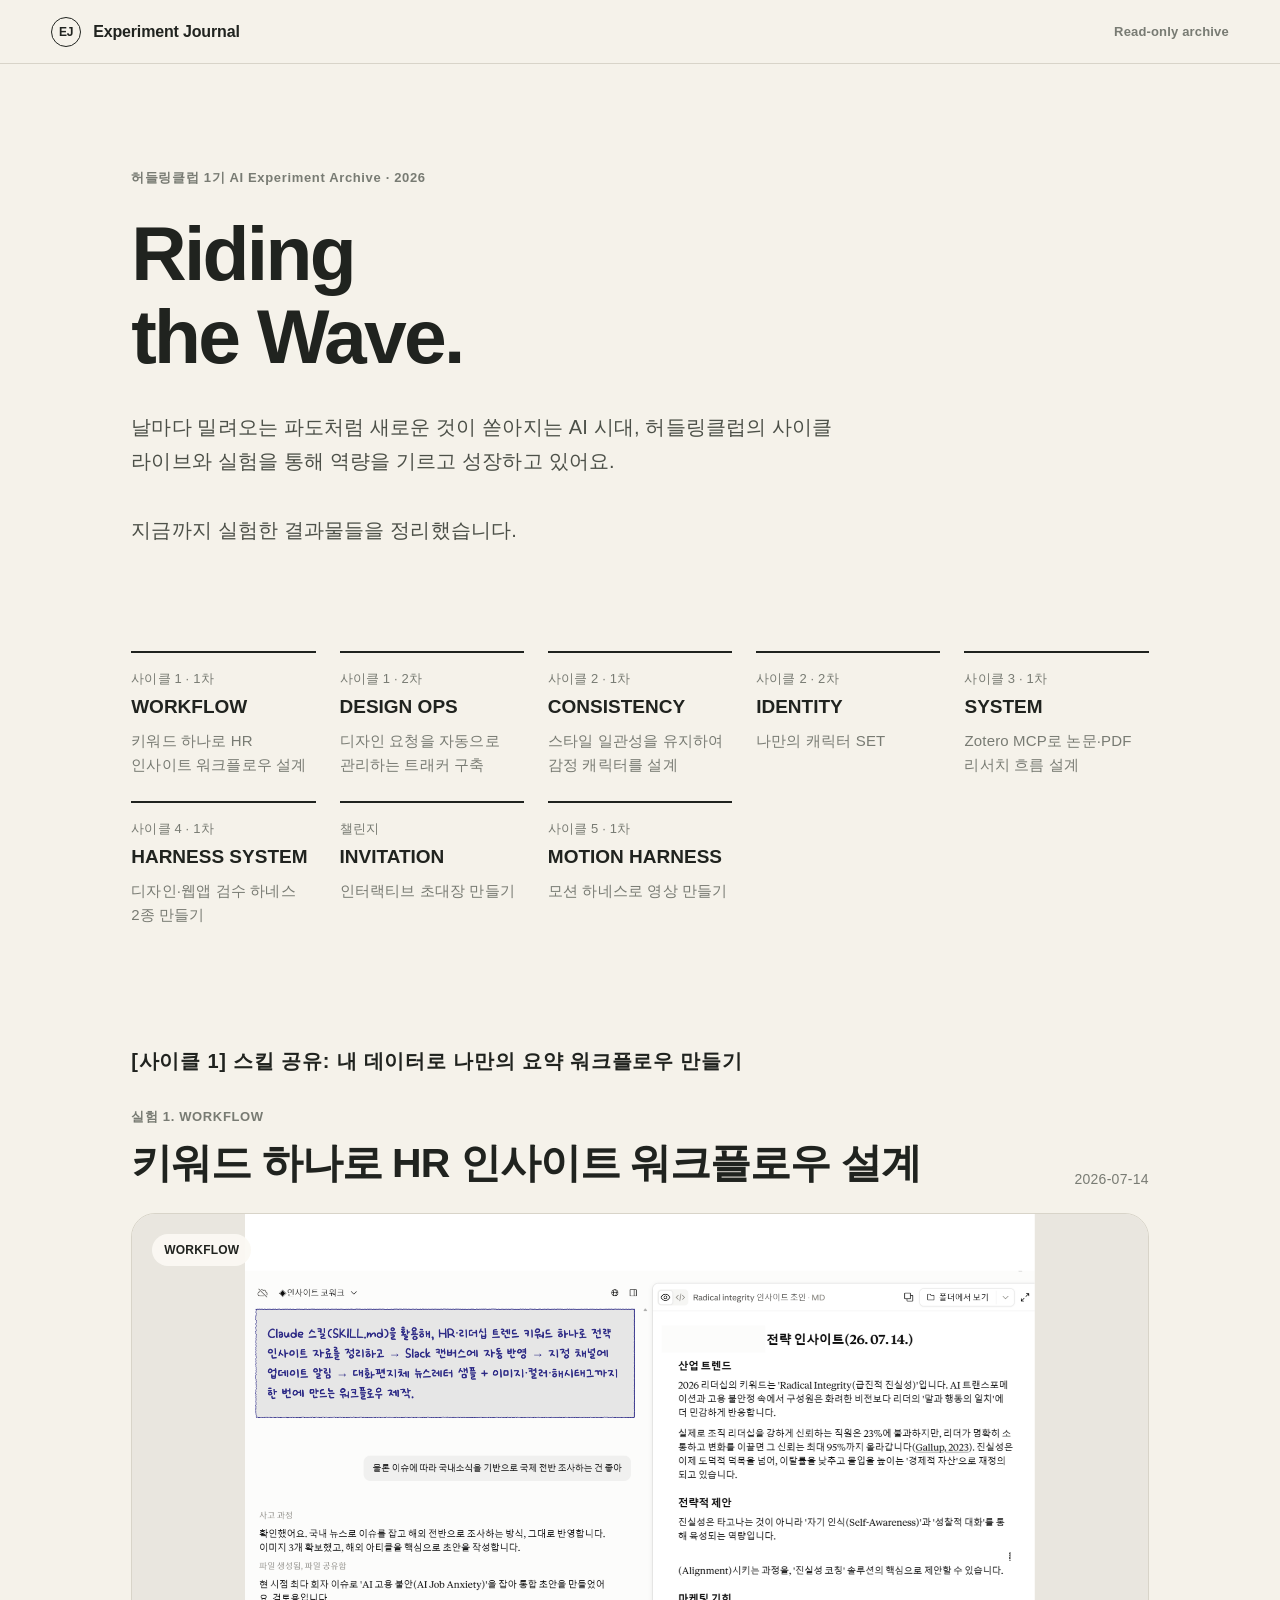
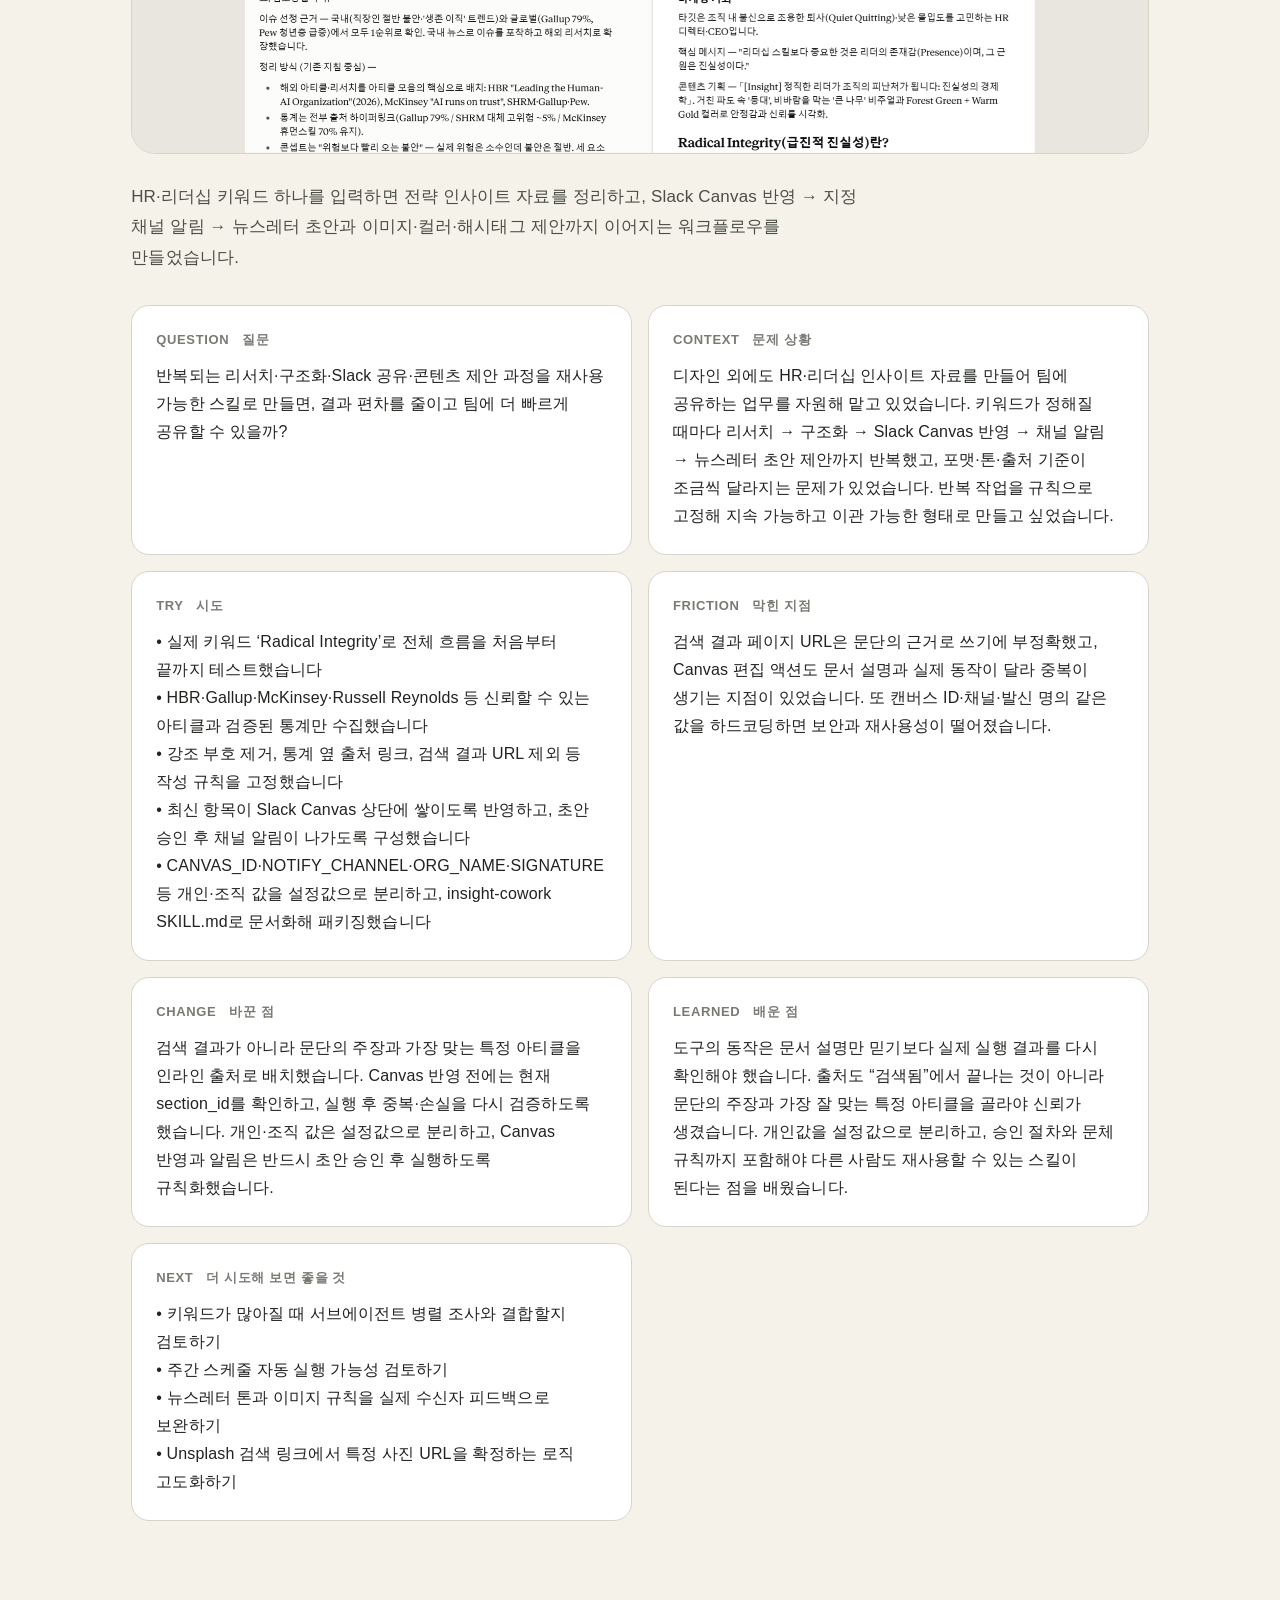
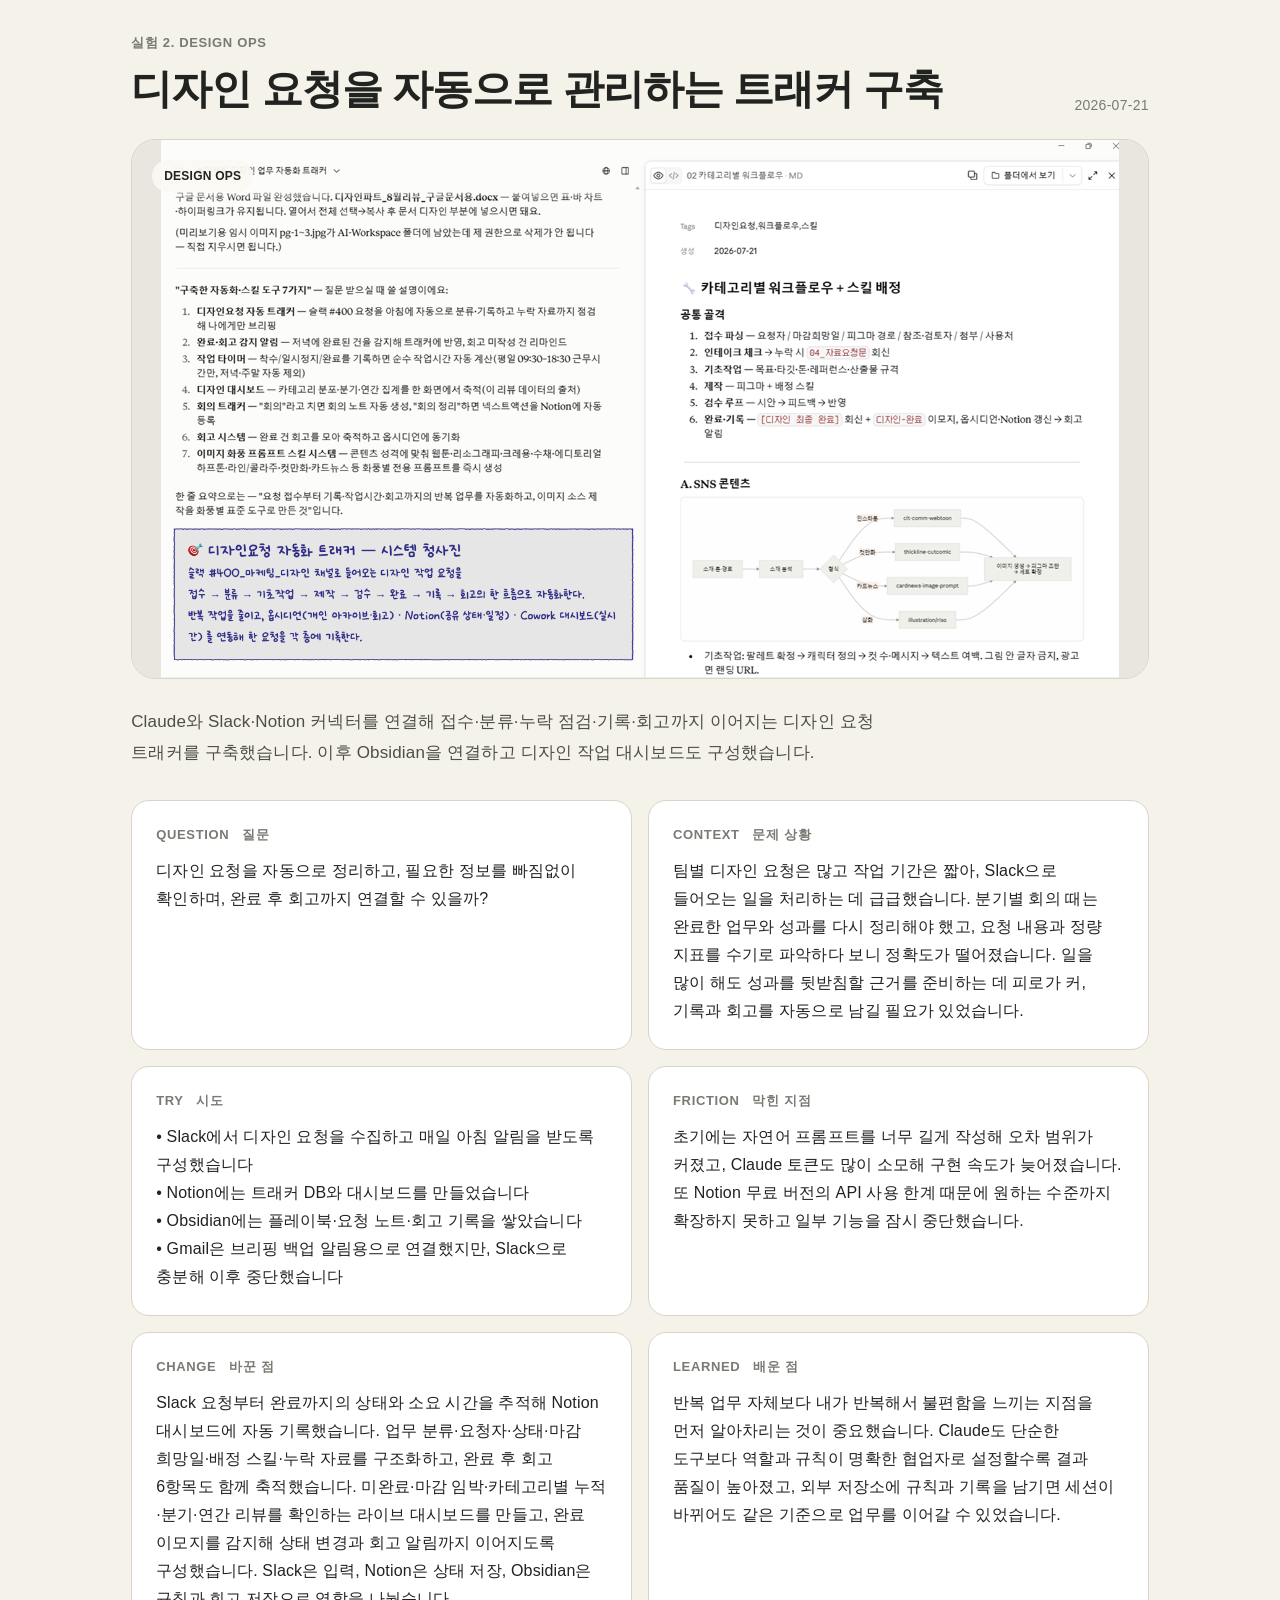
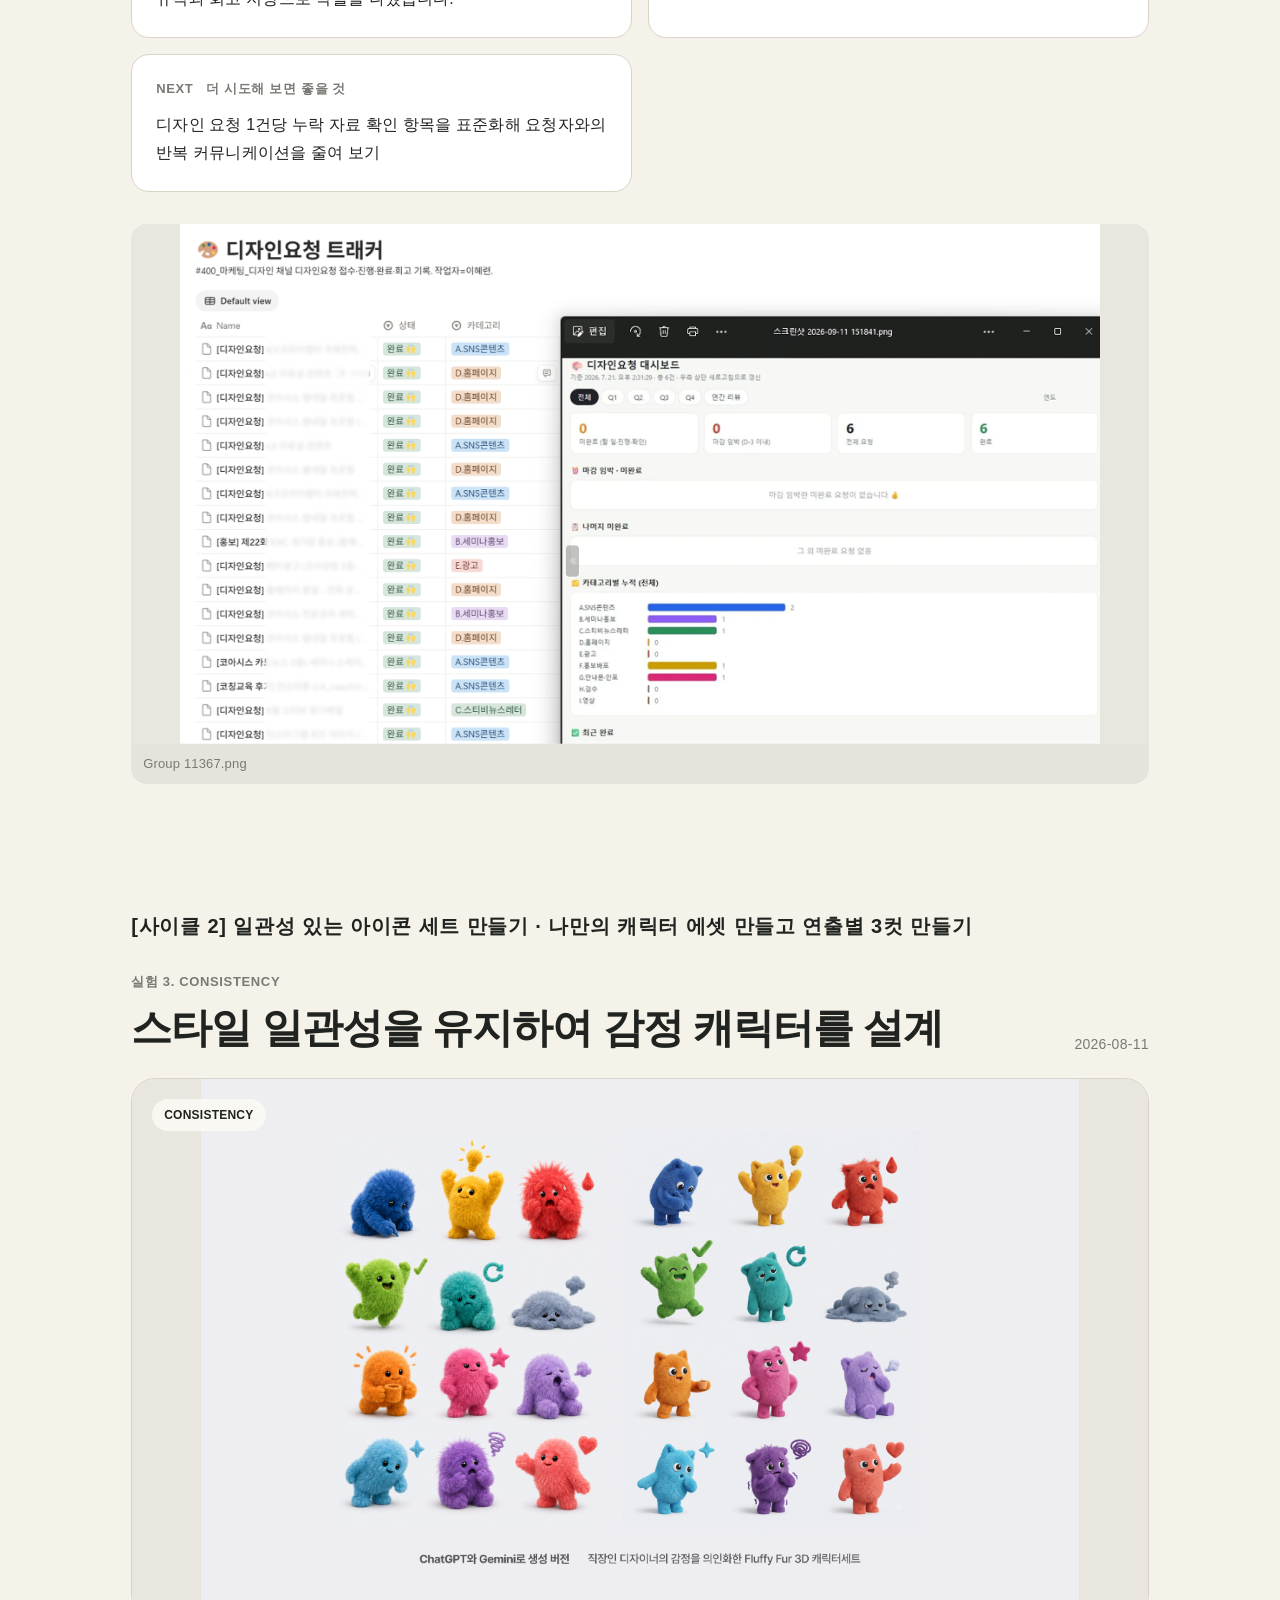
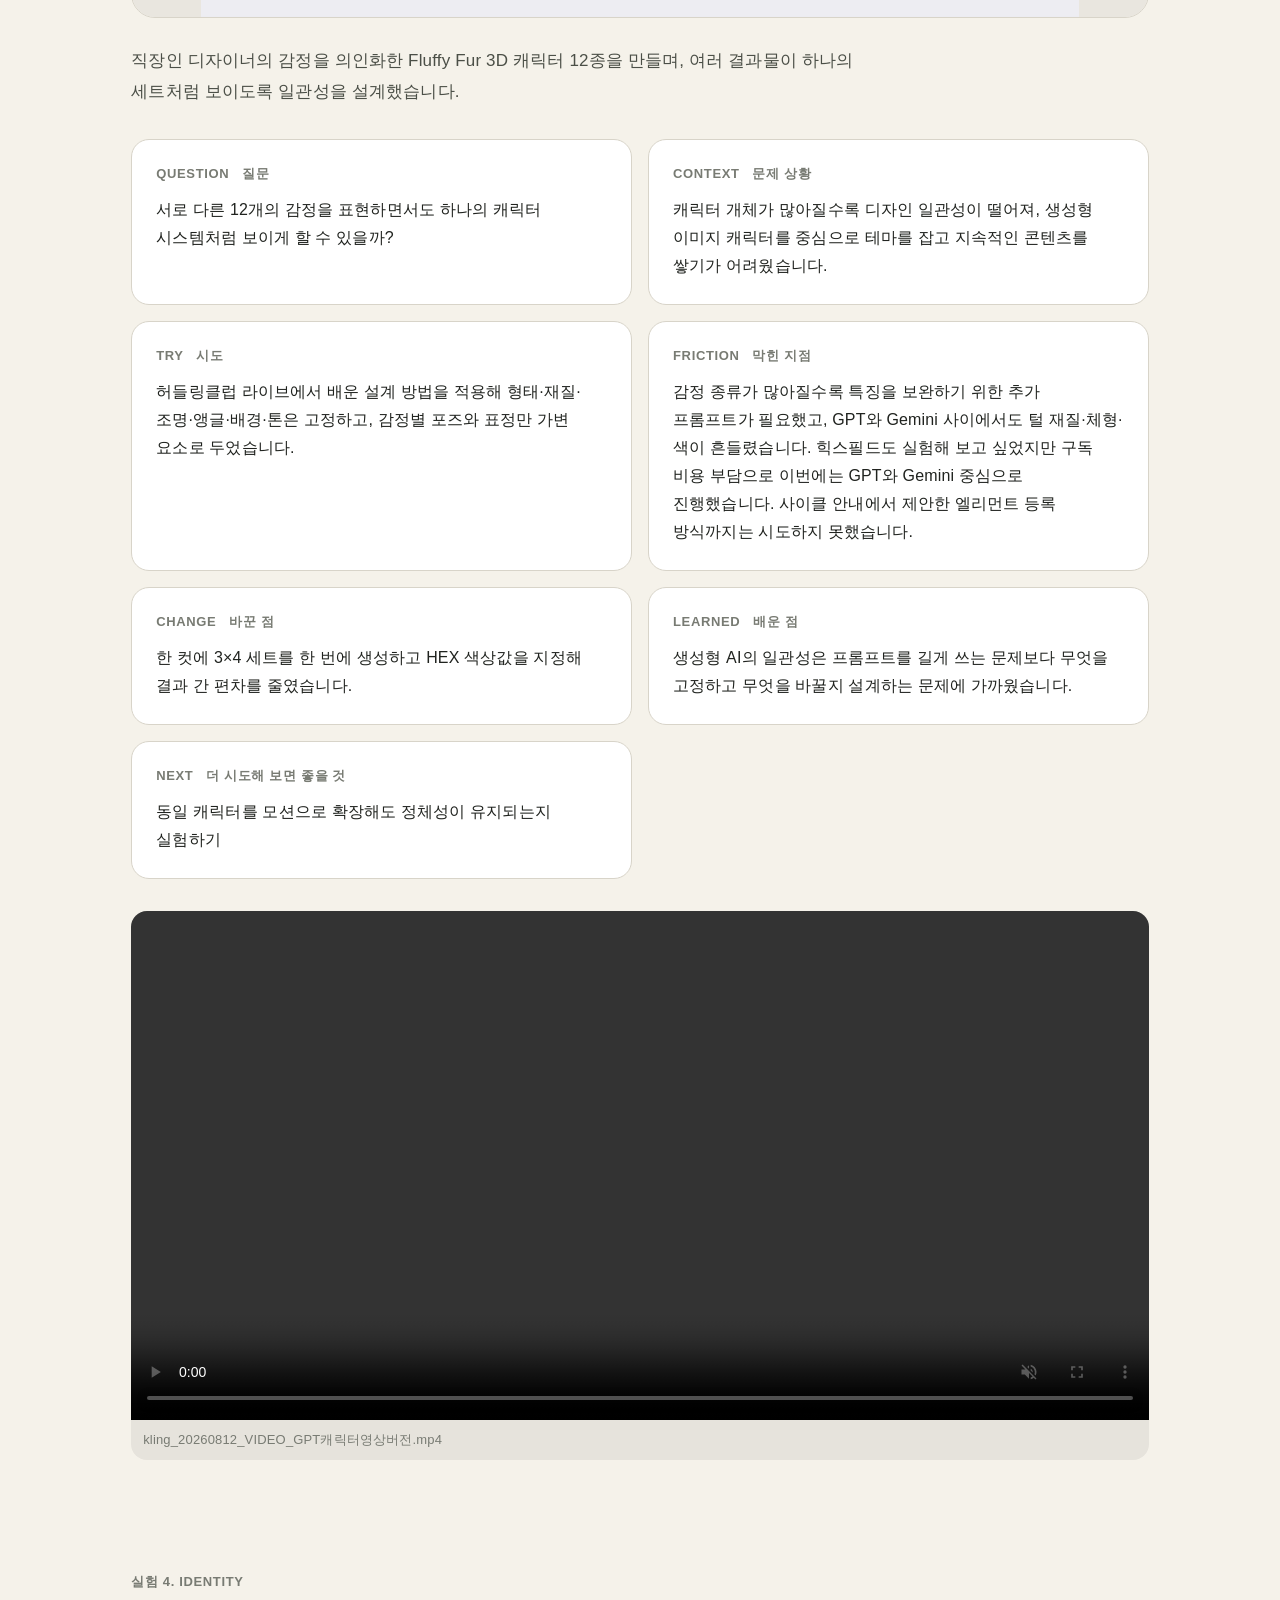
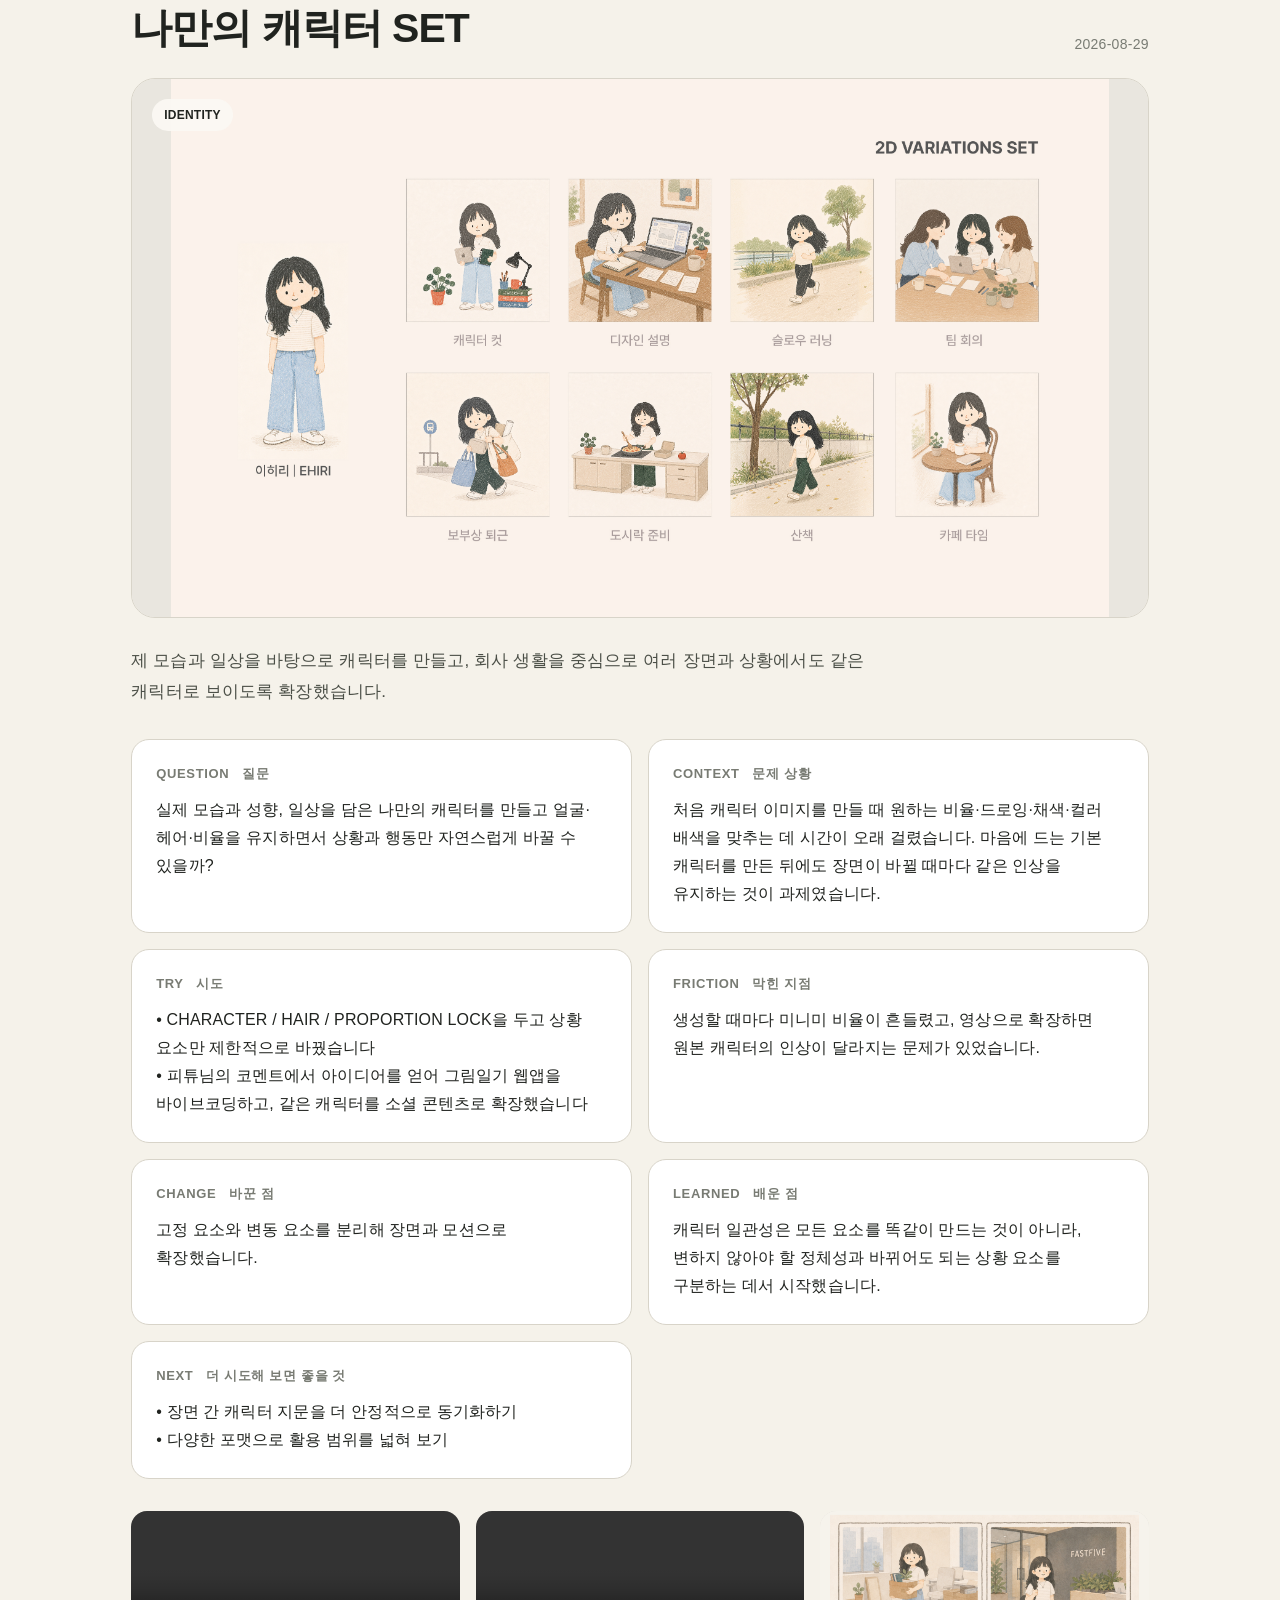
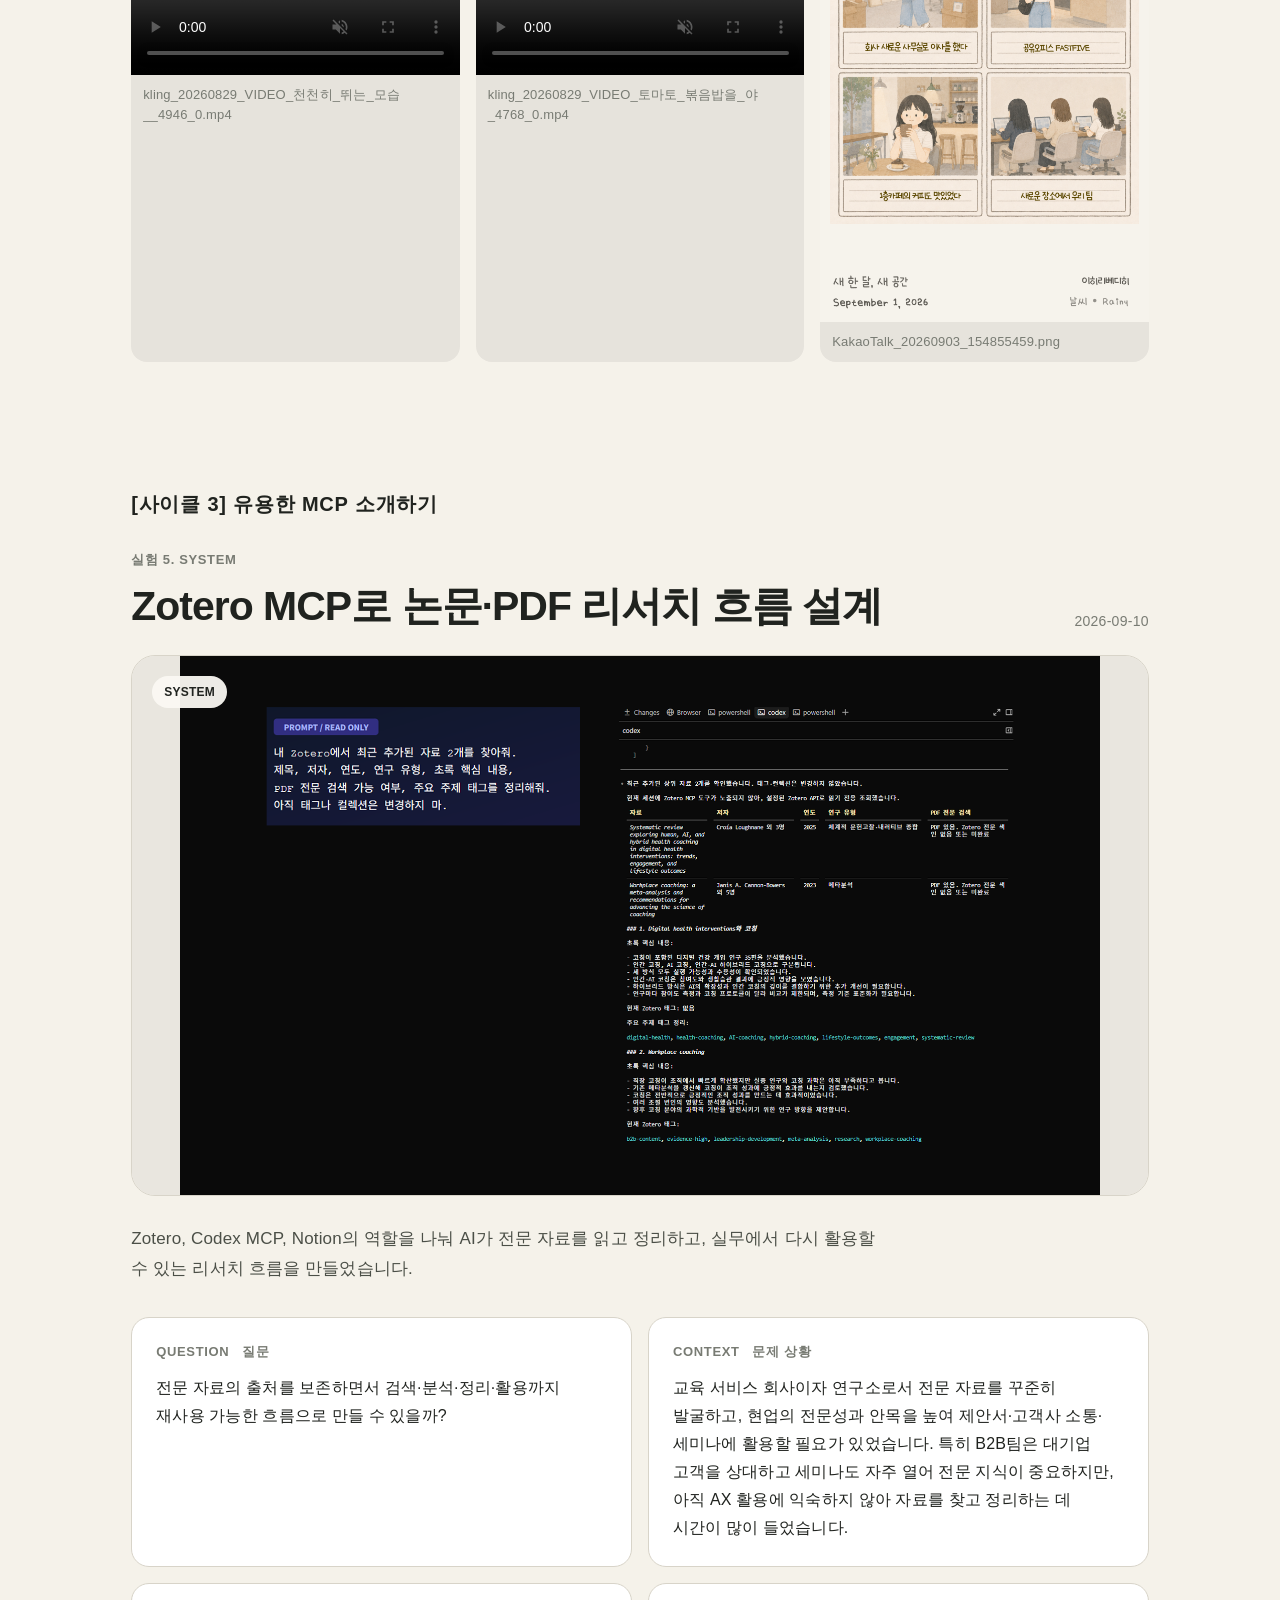
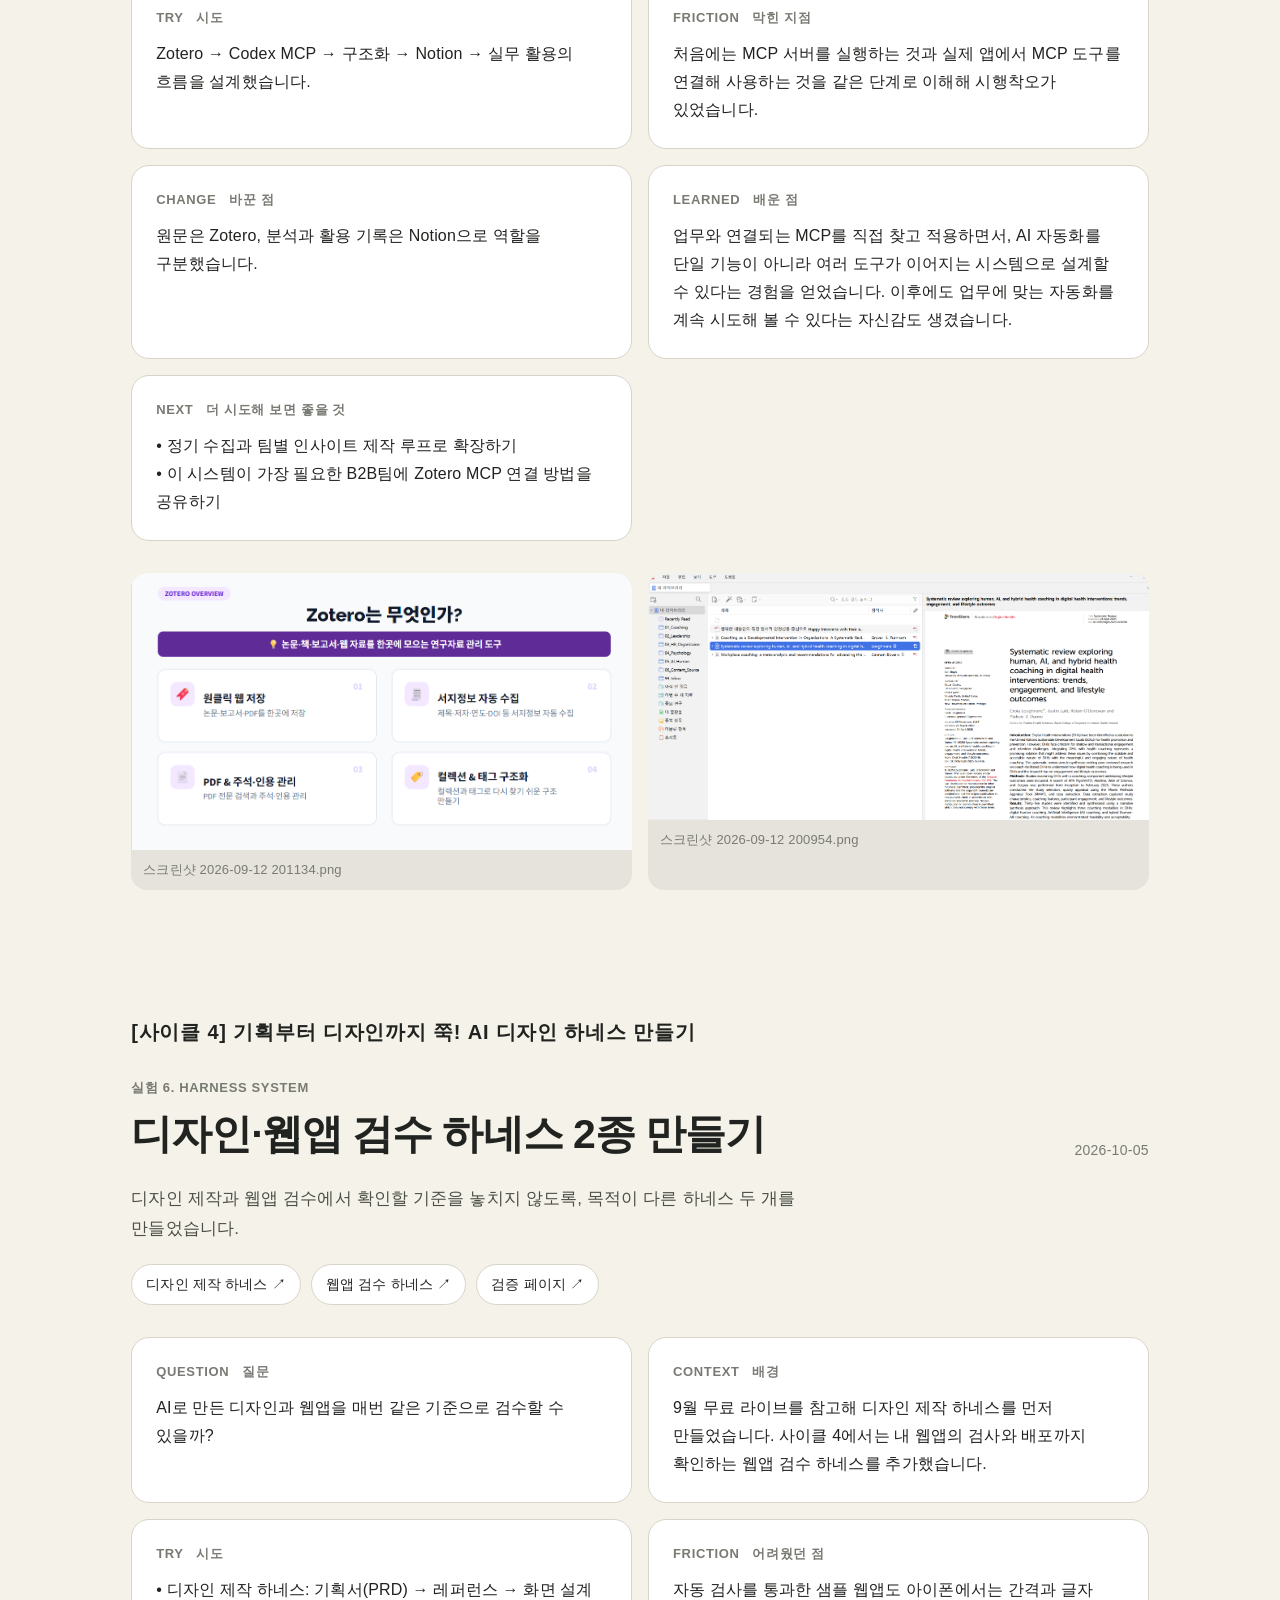
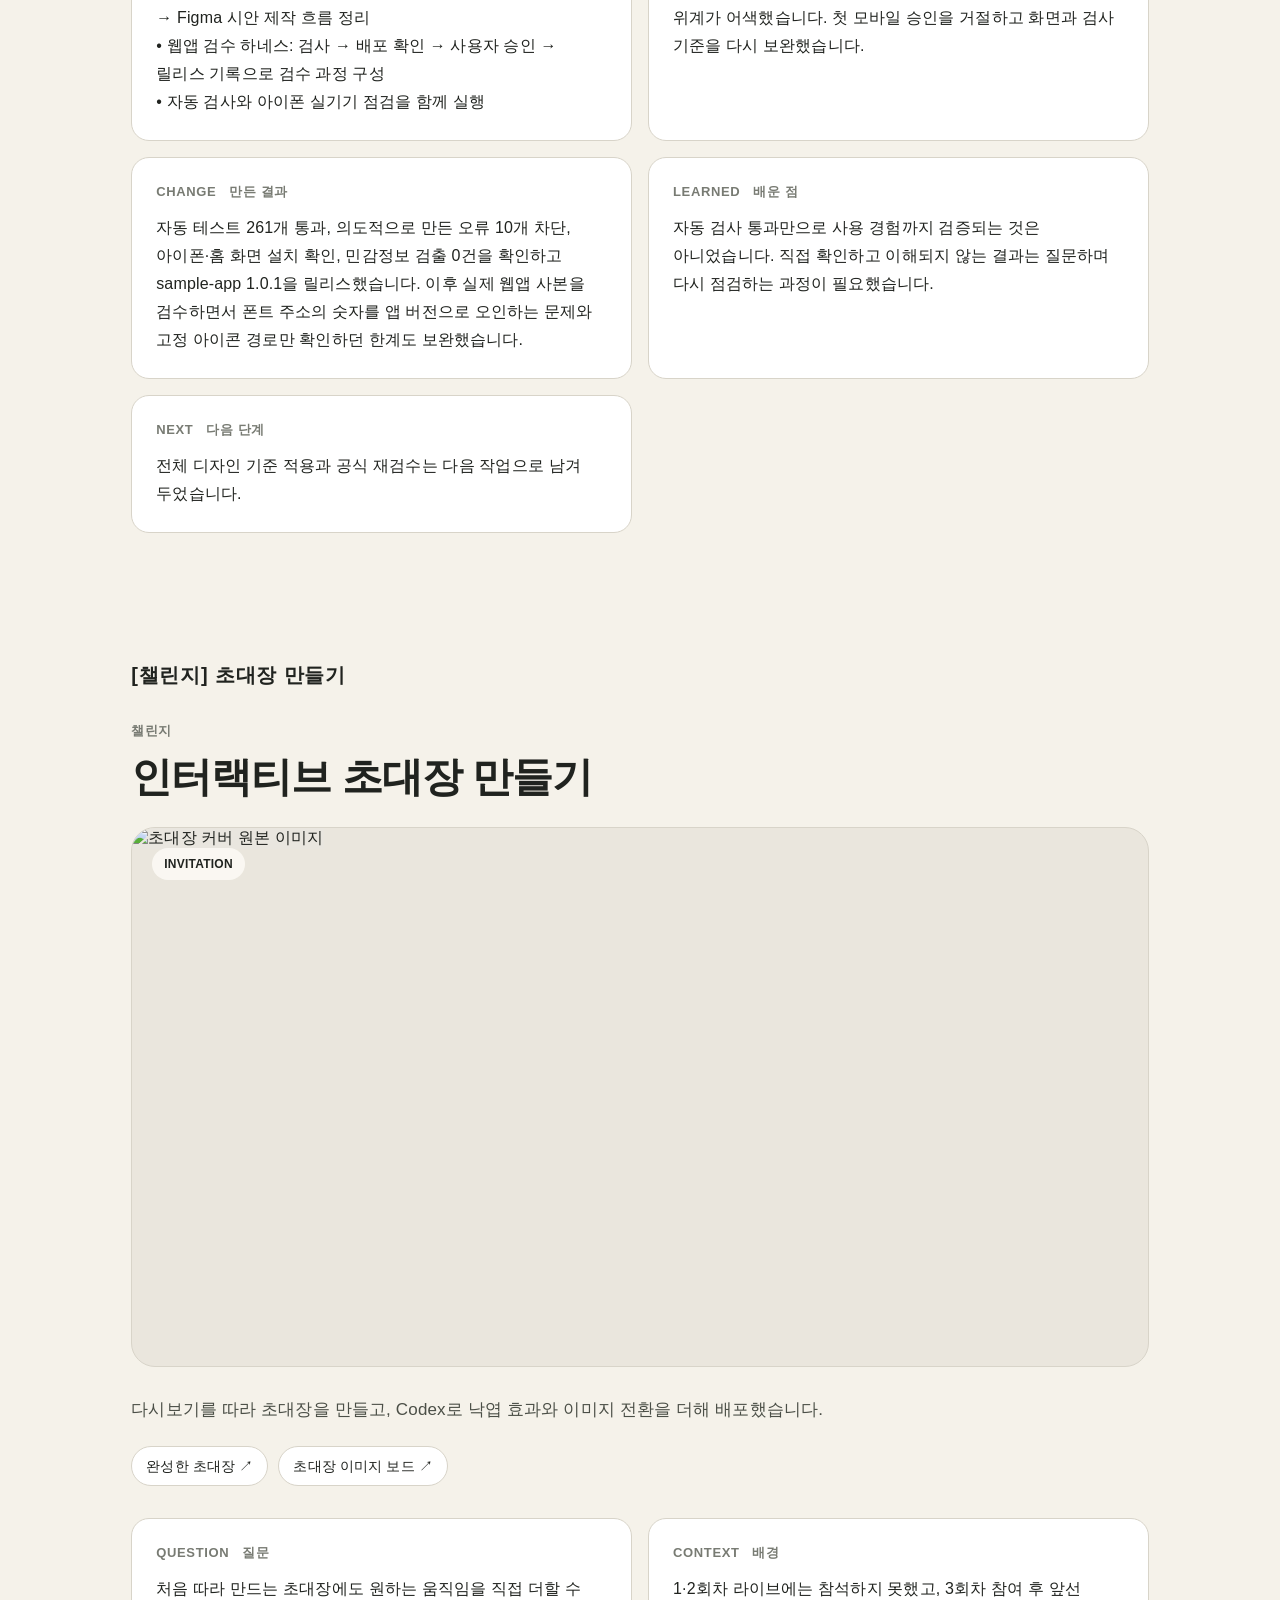
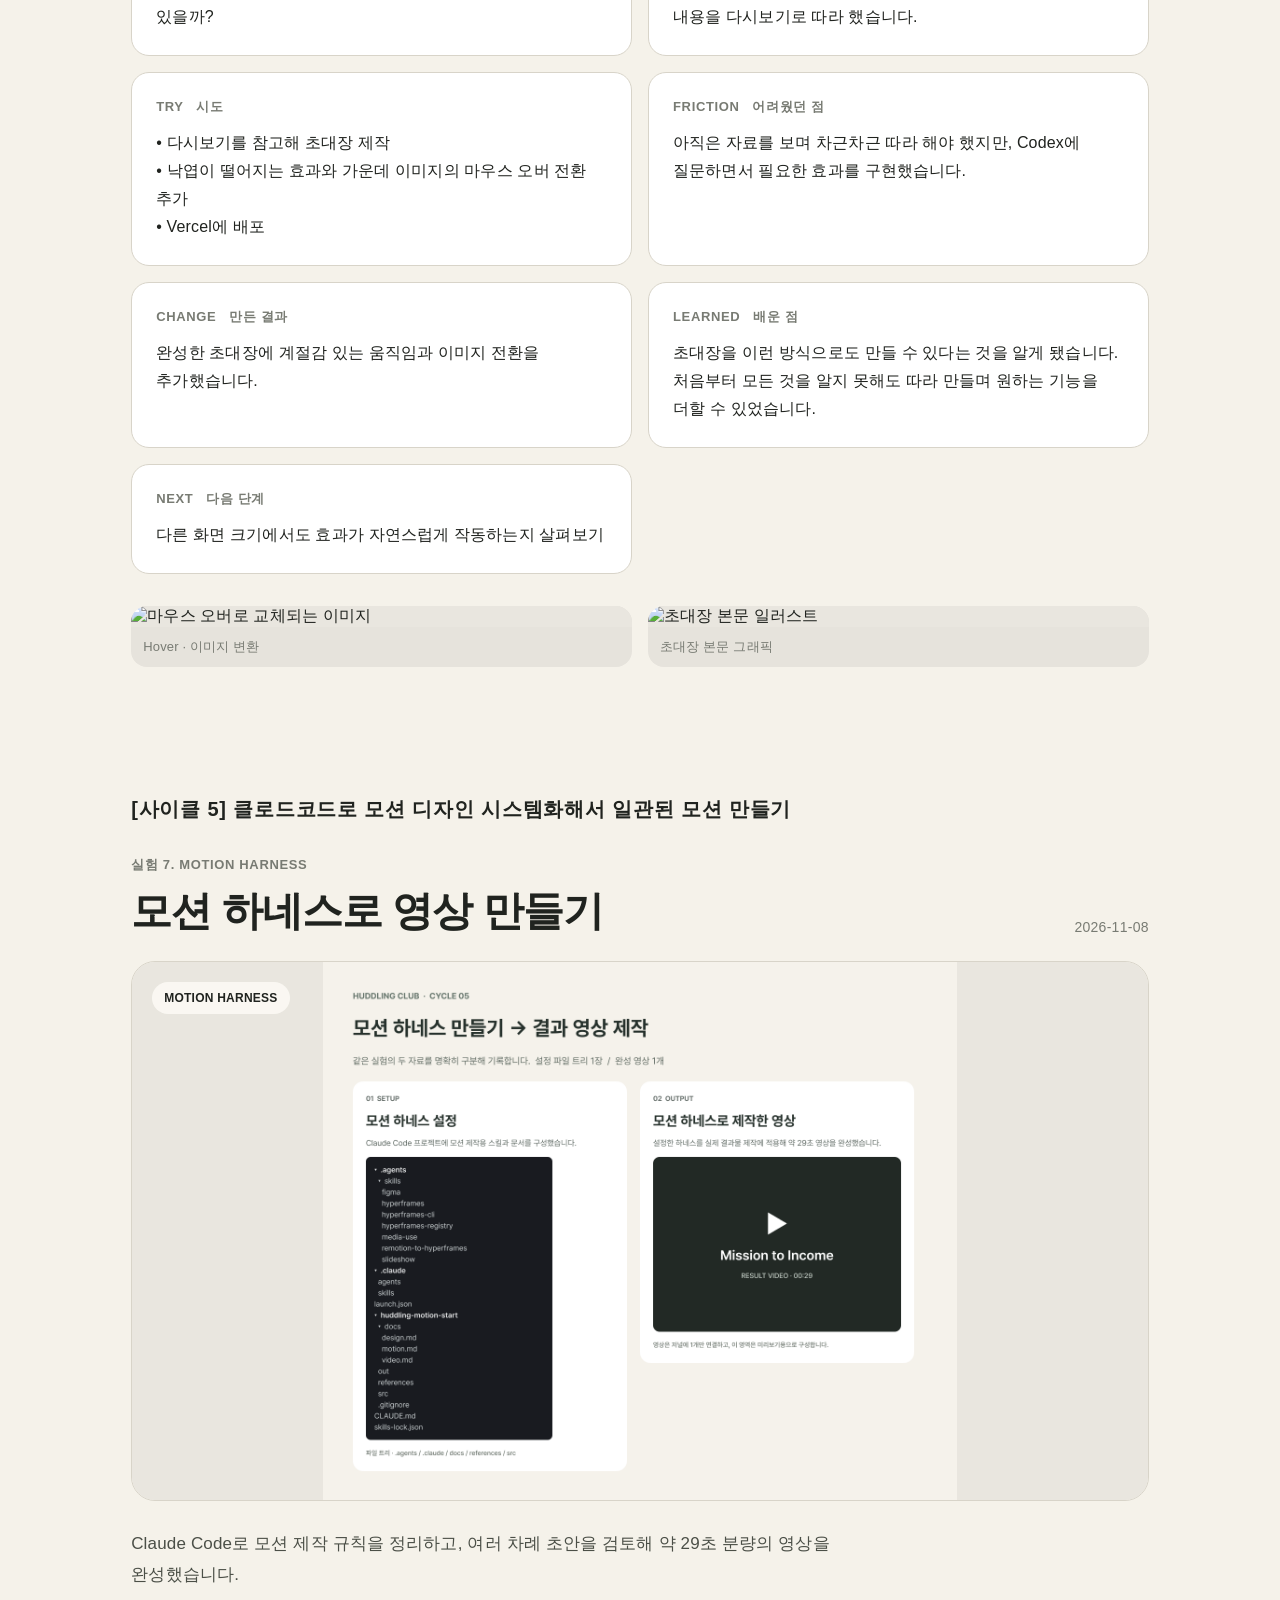
==== index.html @ 7dbafc9d "feat: show two BGM output videos below Figma setup board" ====
<!doctype html><html lang="ko"><head><meta property="og:type" content="website"><meta property="og:title" content="Experiment Journal"><meta property="og:description" content="AI Experiment Archive · 2026"><meta property="og:image" content="https://continuingrace.github.io/experiment-journal-public/og-image.jpg?v=0.3.56"><meta property="og:image:width" content="1200"><meta property="og:image:height" content="630"><meta name="twitter:card" content="summary_large_image"><meta charset="utf-8"><meta name="viewport" content="width=device-width,initial-scale=1,viewport-fit=cover"><meta name="theme-color" content="#f5f2ea"><title>Experiment Journal · Read-only Archive</title><link rel="stylesheet" href="https://cdn.jsdelivr.net/gh/orioncactus/pretendard@v1.3.9/dist/web/static/pretendard.css"><link rel="stylesheet" href="styles.css?v=0.3.64"></head><body><header class="public-top"><div class="brand"><span class="mark">EJ</span><span>Experiment Journal</span></div><span class="read-only">Read-only archive</span></header><main><section class="hero"><div class="eyebrow">허들링클럽 1기 AI Experiment Archive · 2026</div><h1>Riding<br>the Wave.</h1><p>날마다 밀려오는 파도처럼 새로운 것이 쏟아지는 AI 시대, 허들링클럽의 사이클 라이브와 실험을 통해 역량을 기르고 성장하고 있어요.<br><br>지금까지 실험한 결과물들을 정리했습니다.</p></section><section class="timeline" aria-label="실험 요약"><div class="step"><small>사이클 1 · 1차</small><strong>WORKFLOW</strong><span>키워드 하나로 HR 인사이트 워크플로우 설계</span></div><div class="step"><small>사이클 1 · 2차</small><strong>DESIGN OPS</strong><span>디자인 요청을 자동으로 관리하는 트래커 구축</span></div><div class="step"><small>사이클 2 · 1차</small><strong>CONSISTENCY</strong><span>스타일 일관성을 유지하여 감정 캐릭터를 설계</span></div><div class="step"><small>사이클 2 · 2차</small><strong>IDENTITY</strong><span>나만의 캐릭터 SET</span></div><div class="step"><small>사이클 3 · 1차</small><strong>SYSTEM</strong><span>Zotero MCP로 논문·PDF 리서치 흐름 설계</span></div><div class="step"><small>사이클 4 · 1차</small><strong>HARNESS SYSTEM</strong><span>디자인·웹앱 검수 하네스 2종 만들기</span></div><div class="step"><small>챌린지</small><strong>INVITATION</strong><span>인터랙티브 초대장 만들기</span></div><div class="step"><small>사이클 5 · 1차</small><strong>MOTION HARNESS</strong><span>모션 하네스로 영상 만들기</span></div></section><section class="cycle"><header><strong>[사이클 1] 스킬 공유: 내 데이터로 나만의 요약 워크플로우 만들기</strong></header><div class="pair"><article class="experiment"><header class="experiment-head"><div><div class="eyebrow">실험 1. WORKFLOW</div><h2>키워드 하나로 HR 인사이트 워크플로우 설계</h2></div><time>2026-07-14</time></header><div class="card"><div class="cover"><img src="media/image-01.png" alt="키워드 하나로 HR 인사이트 워크플로우 설계"><span class="badge">WORKFLOW</span></div><div class="body"><p class="lead">HR·리더십 키워드 하나를 입력하면 전략 인사이트 자료를 정리하고, Slack Canvas 반영 → 지정 채널 알림 → 뉴스레터 초안과 이미지·컬러·해시태그 제안까지 이어지는 워크플로우를 만들었습니다.</p><div class="stories"><section class="story"><div class="story-label">QUESTION&nbsp;&nbsp; 질문</div><p>반복되는 리서치·구조화·Slack 공유·콘텐츠 제안 과정을 재사용 가능한 스킬로 만들면, 결과 편차를 줄이고 팀에 더 빠르게 공유할 수 있을까?</p></section><section class="story"><div class="story-label">CONTEXT&nbsp;&nbsp; 문제 상황</div><p>디자인 외에도 HR·리더십 인사이트 자료를 만들어 팀에 공유하는 업무를 자원해 맡고 있었습니다. 키워드가 정해질 때마다 리서치 → 구조화 → Slack Canvas 반영 → 채널 알림 → 뉴스레터 초안 제안까지 반복했고, 포맷·톤·출처 기준이 조금씩 달라지는 문제가 있었습니다. 반복 작업을 규칙으로 고정해 지속 가능하고 이관 가능한 형태로 만들고 싶었습니다.</p></section><section class="story"><div class="story-label">TRY&nbsp;&nbsp; 시도</div><p>• 실제 키워드 ‘Radical Integrity’로 전체 흐름을 처음부터 끝까지 테스트했습니다<br>• HBR·Gallup·McKinsey·Russell Reynolds 등 신뢰할 수 있는 아티클과 검증된 통계만 수집했습니다<br>• 강조 부호 제거, 통계 옆 출처 링크, 검색 결과 URL 제외 등 작성 규칙을 고정했습니다<br>• 최신 항목이 Slack Canvas 상단에 쌓이도록 반영하고, 초안 승인 후 채널 알림이 나가도록 구성했습니다<br>• CANVAS_ID·NOTIFY_CHANNEL·ORG_NAME·SIGNATURE 등 개인·조직 값을 설정값으로 분리하고, insight-cowork SKILL.md로 문서화해 패키징했습니다</p></section><section class="story"><div class="story-label">FRICTION&nbsp;&nbsp; 막힌 지점</div><p>검색 결과 페이지 URL은 문단의 근거로 쓰기에 부정확했고, Canvas 편집 액션도 문서 설명과 실제 동작이 달라 중복이 생기는 지점이 있었습니다. 또 캔버스 ID·채널·발신 명의 같은 값을 하드코딩하면 보안과 재사용성이 떨어졌습니다.</p></section><section class="story"><div class="story-label">CHANGE&nbsp;&nbsp; 바꾼 점</div><p>검색 결과가 아니라 문단의 주장과 가장 맞는 특정 아티클을 인라인 출처로 배치했습니다. Canvas 반영 전에는 현재 section_id를 확인하고, 실행 후 중복·손실을 다시 검증하도록 했습니다. 개인·조직 값은 설정값으로 분리하고, Canvas 반영과 알림은 반드시 초안 승인 후 실행하도록 규칙화했습니다.</p></section><section class="story"><div class="story-label">LEARNED&nbsp;&nbsp; 배운 점</div><p>도구의 동작은 문서 설명만 믿기보다 실제 실행 결과를 다시 확인해야 했습니다. 출처도 “검색됨”에서 끝나는 것이 아니라 문단의 주장과 가장 잘 맞는 특정 아티클을 골라야 신뢰가 생겼습니다. 개인값을 설정값으로 분리하고, 승인 절차와 문체 규칙까지 포함해야 다른 사람도 재사용할 수 있는 스킬이 된다는 점을 배웠습니다.</p></section><section class="story"><div class="story-label">NEXT&nbsp;&nbsp; 더 시도해 보면 좋을 것</div><p>• 키워드가 많아질 때 서브에이전트 병렬 조사와 결합할지 검토하기<br>• 주간 스케줄 자동 실행 가능성 검토하기<br>• 뉴스레터 톤과 이미지 규칙을 실제 수신자 피드백으로 보완하기<br>• Unsplash 검색 링크에서 특정 사진 URL을 확정하는 로직 고도화하기</p></section></div></div></div></article><article class="experiment"><header class="experiment-head"><div><div class="eyebrow">실험 2. DESIGN OPS</div><h2>디자인 요청을 자동으로 관리하는 트래커 구축</h2></div><time>2026-07-21</time></header><div class="card"><div class="cover"><img src="media/m_1789210784853tkcq.png" alt="디자인 요청을 자동으로 관리하는 트래커 구축"><span class="badge">DESIGN OPS</span></div><div class="body"><p class="lead">Claude와 Slack·Notion 커넥터를 연결해 접수·분류·누락 점검·기록·회고까지 이어지는 디자인 요청 트래커를 구축했습니다. 이후 Obsidian을 연결하고 디자인 작업 대시보드도 구성했습니다.</p><div class="stories"><section class="story"><div class="story-label">QUESTION&nbsp;&nbsp; 질문</div><p>디자인 요청을 자동으로 정리하고, 필요한 정보를 빠짐없이 확인하며, 완료 후 회고까지 연결할 수 있을까?</p></section><section class="story"><div class="story-label">CONTEXT&nbsp;&nbsp; 문제 상황</div><p>팀별 디자인 요청은 많고 작업 기간은 짧아, Slack으로 들어오는 일을 처리하는 데 급급했습니다. 분기별 회의 때는 완료한 업무와 성과를 다시 정리해야 했고, 요청 내용과 정량 지표를 수기로 파악하다 보니 정확도가 떨어졌습니다. 일을 많이 해도 성과를 뒷받침할 근거를 준비하는 데 피로가 커, 기록과 회고를 자동으로 남길 필요가 있었습니다.</p></section><section class="story"><div class="story-label">TRY&nbsp;&nbsp; 시도</div><p>• Slack에서 디자인 요청을 수집하고 매일 아침 알림을 받도록 구성했습니다<br>• Notion에는 트래커 DB와 대시보드를 만들었습니다<br>• Obsidian에는 플레이북·요청 노트·회고 기록을 쌓았습니다<br>• Gmail은 브리핑 백업 알림용으로 연결했지만, Slack으로 충분해 이후 중단했습니다</p></section><section class="story"><div class="story-label">FRICTION&nbsp;&nbsp; 막힌 지점</div><p>초기에는 자연어 프롬프트를 너무 길게 작성해 오차 범위가 커졌고, Claude 토큰도 많이 소모해 구현 속도가 늦어졌습니다. 또 Notion 무료 버전의 API 사용 한계 때문에 원하는 수준까지 확장하지 못하고 일부 기능을 잠시 중단했습니다.</p></section><section class="story"><div class="story-label">CHANGE&nbsp;&nbsp; 바꾼 점</div><p>Slack 요청부터 완료까지의 상태와 소요 시간을 추적해 Notion 대시보드에 자동 기록했습니다. 업무 분류·요청자·상태·마감 희망일·배정 스킬·누락 자료를 구조화하고, 완료 후 회고 6항목도 함께 축적했습니다. 미완료·마감 임박·카테고리별 누적·분기·연간 리뷰를 확인하는 라이브 대시보드를 만들고, 완료 이모지를 감지해 상태 변경과 회고 알림까지 이어지도록 구성했습니다. Slack은 입력, Notion은 상태 저장, Obsidian은 규칙과 회고 저장으로 역할을 나눴습니다.</p></section><section class="story"><div class="story-label">LEARNED&nbsp;&nbsp; 배운 점</div><p>반복 업무 자체보다 내가 반복해서 불편함을 느끼는 지점을 먼저 알아차리는 것이 중요했습니다. Claude도 단순한 도구보다 역할과 규칙이 명확한 협업자로 설정할수록 결과 품질이 높아졌고, 외부 저장소에 규칙과 기록을 남기면 세션이 바뀌어도 같은 기준으로 업무를 이어갈 수 있었습니다.</p></section><section class="story"><div class="story-label">NEXT&nbsp;&nbsp; 더 시도해 보면 좋을 것</div><p>디자인 요청 1건당 누락 자료 확인 항목을 표준화해 요청자와의 반복 커뮤니케이션을 줄여 보기</p></section></div><div class="gallery"><figure><img src="media/image-03.png" alt="Group 11367.png"><figcaption>Group 11367.png</figcaption></figure></div></div></div></article></div></section><section class="cycle"><header><strong>[사이클 2] 일관성 있는 아이콘 세트 만들기 · 나만의 캐릭터 에셋 만들고 연출별 3컷 만들기</strong></header><div class="pair"><article class="experiment"><header class="experiment-head"><div><div class="eyebrow">실험 3. CONSISTENCY</div><h2>스타일 일관성을 유지하여 감정 캐릭터를 설계</h2></div><time>2026-08-11</time></header><div class="card"><div class="cover"><img src="media/image-04.png" alt="스타일 일관성을 유지하여 감정 캐릭터를 설계"><span class="badge">CONSISTENCY</span></div><div class="body"><p class="lead">직장인 디자이너의 감정을 의인화한 Fluffy Fur 3D 캐릭터 12종을 만들며, 여러 결과물이 하나의 세트처럼 보이도록 일관성을 설계했습니다.</p><div class="stories"><section class="story"><div class="story-label">QUESTION&nbsp;&nbsp; 질문</div><p>서로 다른 12개의 감정을 표현하면서도 하나의 캐릭터 시스템처럼 보이게 할 수 있을까?</p></section><section class="story"><div class="story-label">CONTEXT&nbsp;&nbsp; 문제 상황</div><p>캐릭터 개체가 많아질수록 디자인 일관성이 떨어져, 생성형 이미지 캐릭터를 중심으로 테마를 잡고 지속적인 콘텐츠를 쌓기가 어려웠습니다.</p></section><section class="story"><div class="story-label">TRY&nbsp;&nbsp; 시도</div><p>허들링클럽 라이브에서 배운 설계 방법을 적용해 형태·재질·조명·앵글·배경·톤은 고정하고, 감정별 포즈와 표정만 가변 요소로 두었습니다.</p></section><section class="story"><div class="story-label">FRICTION&nbsp;&nbsp; 막힌 지점</div><p>감정 종류가 많아질수록 특징을 보완하기 위한 추가 프롬프트가 필요했고, GPT와 Gemini 사이에서도 털 재질·체형·색이 흔들렸습니다. 힉스필드도 실험해 보고 싶었지만 구독 비용 부담으로 이번에는 GPT와 Gemini 중심으로 진행했습니다. 사이클 안내에서 제안한 엘리먼트 등록 방식까지는 시도하지 못했습니다.</p></section><section class="story"><div class="story-label">CHANGE&nbsp;&nbsp; 바꾼 점</div><p>한 컷에 3×4 세트를 한 번에 생성하고 HEX 색상값을 지정해 결과 간 편차를 줄였습니다.</p></section><section class="story"><div class="story-label">LEARNED&nbsp;&nbsp; 배운 점</div><p>생성형 AI의 일관성은 프롬프트를 길게 쓰는 문제보다 무엇을 고정하고 무엇을 바꿀지 설계하는 문제에 가까웠습니다.</p></section><section class="story"><div class="story-label">NEXT&nbsp;&nbsp; 더 시도해 보면 좋을 것</div><p>동일 캐릭터를 모션으로 확장해도 정체성이 유지되는지 실험하기</p></section></div><div class="gallery"><figure><video src="media/video-05.mp4#t=0.001" controls playsinline aria-label="kling_20260812_VIDEO_GPT캐릭터영상버전.mp4" preload="metadata"></video><figcaption>kling_20260812_VIDEO_GPT캐릭터영상버전.mp4</figcaption></figure></div></div></div></article><article class="experiment"><header class="experiment-head"><div><div class="eyebrow">실험 4. IDENTITY</div><h2>나만의 캐릭터 SET</h2></div><time>2026-08-29</time></header><div class="card"><div class="cover"><img src="media/image-06.jpg" alt="나만의 캐릭터 SET"><span class="badge">IDENTITY</span></div><div class="body"><p class="lead">제 모습과 일상을 바탕으로 캐릭터를 만들고, 회사 생활을 중심으로 여러 장면과 상황에서도 같은 캐릭터로 보이도록 확장했습니다.</p><div class="stories"><section class="story"><div class="story-label">QUESTION&nbsp;&nbsp; 질문</div><p>실제 모습과 성향, 일상을 담은 나만의 캐릭터를 만들고 얼굴·헤어·비율을 유지하면서 상황과 행동만 자연스럽게 바꿀 수 있을까?</p></section><section class="story"><div class="story-label">CONTEXT&nbsp;&nbsp; 문제 상황</div><p>처음 캐릭터 이미지를 만들 때 원하는 비율·드로잉·채색·컬러 배색을 맞추는 데 시간이 오래 걸렸습니다. 마음에 드는 기본 캐릭터를 만든 뒤에도 장면이 바뀔 때마다 같은 인상을 유지하는 것이 과제였습니다.</p></section><section class="story"><div class="story-label">TRY&nbsp;&nbsp; 시도</div><p>• CHARACTER / HAIR / PROPORTION LOCK을 두고 상황 요소만 제한적으로 바꿨습니다<br>• 피튜님의 코멘트에서 아이디어를 얻어 그림일기 웹앱을 바이브코딩하고, 같은 캐릭터를 소셜 콘텐츠로 확장했습니다</p></section><section class="story"><div class="story-label">FRICTION&nbsp;&nbsp; 막힌 지점</div><p>생성할 때마다 미니미 비율이 흔들렸고, 영상으로 확장하면 원본 캐릭터의 인상이 달라지는 문제가 있었습니다.</p></section><section class="story"><div class="story-label">CHANGE&nbsp;&nbsp; 바꾼 점</div><p>고정 요소와 변동 요소를 분리해 장면과 모션으로 확장했습니다.</p></section><section class="story"><div class="story-label">LEARNED&nbsp;&nbsp; 배운 점</div><p>캐릭터 일관성은 모든 요소를 똑같이 만드는 것이 아니라, 변하지 않아야 할 정체성과 바뀌어도 되는 상황 요소를 구분하는 데서 시작했습니다.</p></section><section class="story"><div class="story-label">NEXT&nbsp;&nbsp; 더 시도해 보면 좋을 것</div><p>• 장면 간 캐릭터 지문을 더 안정적으로 동기화하기<br>• 다양한 포맷으로 활용 범위를 넓혀 보기</p></section></div><div class="gallery"><figure><video src="media/video-07.mp4#t=0.001" controls playsinline aria-label="kling_20260829_VIDEO_천천히_뛰는_모습__4946_0.mp4" preload="metadata"></video><figcaption>kling_20260829_VIDEO_천천히_뛰는_모습__4946_0.mp4</figcaption></figure><figure><video src="media/video-08.mp4#t=0.001" controls playsinline aria-label="kling_20260829_VIDEO_토마토_볶음밥을_야_4768_0.mp4" preload="metadata"></video><figcaption>kling_20260829_VIDEO_토마토_볶음밥을_야_4768_0.mp4</figcaption></figure><figure><img src="media/image-09.png" alt="KakaoTalk_20260903_154855459.png"><figcaption>KakaoTalk_20260903_154855459.png</figcaption></figure></div></div></div></article></div></section><section class="cycle"><header><strong>[사이클 3] 유용한 MCP 소개하기</strong></header><div class="pair"><article class="experiment"><header class="experiment-head"><div><div class="eyebrow">실험 5. SYSTEM</div><h2>Zotero MCP로 논문·PDF 리서치 흐름 설계</h2></div><time>2026-09-10</time></header><div class="card"><div class="cover"><img src="media/image-10.png" alt="Zotero MCP로 논문·PDF 리서치 흐름 설계"><span class="badge">SYSTEM</span></div><div class="body"><p class="lead">Zotero, Codex MCP, Notion의 역할을 나눠 AI가 전문 자료를 읽고 정리하고, 실무에서 다시 활용할 수 있는 리서치 흐름을 만들었습니다.</p><div class="stories"><section class="story"><div class="story-label">QUESTION&nbsp;&nbsp; 질문</div><p>전문 자료의 출처를 보존하면서 검색·분석·정리·활용까지 재사용 가능한 흐름으로 만들 수 있을까?</p></section><section class="story"><div class="story-label">CONTEXT&nbsp;&nbsp; 문제 상황</div><p>교육 서비스 회사이자 연구소로서 전문 자료를 꾸준히 발굴하고, 현업의 전문성과 안목을 높여 제안서·고객사 소통·세미나에 활용할 필요가 있었습니다. 특히 B2B팀은 대기업 고객을 상대하고 세미나도 자주 열어 전문 지식이 중요하지만, 아직 AX 활용에 익숙하지 않아 자료를 찾고 정리하는 데 시간이 많이 들었습니다.</p></section><section class="story"><div class="story-label">TRY&nbsp;&nbsp; 시도</div><p>Zotero → Codex MCP → 구조화 → Notion → 실무 활용의 흐름을 설계했습니다.</p></section><section class="story"><div class="story-label">FRICTION&nbsp;&nbsp; 막힌 지점</div><p>처음에는 MCP 서버를 실행하는 것과 실제 앱에서 MCP 도구를 연결해 사용하는 것을 같은 단계로 이해해 시행착오가 있었습니다.</p></section><section class="story"><div class="story-label">CHANGE&nbsp;&nbsp; 바꾼 점</div><p>원문은 Zotero, 분석과 활용 기록은 Notion으로 역할을 구분했습니다.</p></section><section class="story"><div class="story-label">LEARNED&nbsp;&nbsp; 배운 점</div><p>업무와 연결되는 MCP를 직접 찾고 적용하면서, AI 자동화를 단일 기능이 아니라 여러 도구가 이어지는 시스템으로 설계할 수 있다는 경험을 얻었습니다. 이후에도 업무에 맞는 자동화를 계속 시도해 볼 수 있다는 자신감도 생겼습니다.</p></section><section class="story"><div class="story-label">NEXT&nbsp;&nbsp; 더 시도해 보면 좋을 것</div><p>• 정기 수집과 팀별 인사이트 제작 루프로 확장하기<br>• 이 시스템이 가장 필요한 B2B팀에 Zotero MCP 연결 방법을 공유하기</p></section></div><div class="gallery"><figure><img src="media/image-11.png" alt="스크린샷 2026-09-12 201134.png"><figcaption>스크린샷 2026-09-12 201134.png</figcaption></figure><figure><img src="media/image-12.png" alt="스크린샷 2026-09-12 200954.png"><figcaption>스크린샷 2026-09-12 200954.png</figcaption></figure></div></div></div></article></div></section><section class="cycle"><header><strong>[사이클 4] 기획부터 디자인까지 쭉! AI 디자인 하네스 만들기</strong></header><div class="pair"><article class="experiment" id="exp-harness-system"><header class="experiment-head"><div><div class="eyebrow">실험 6. HARNESS SYSTEM</div><h2>디자인·웹앱 검수 하네스 2종 만들기</h2></div><time>2026-10-05</time></header><div class="card"><div class="body"><p class="lead">디자인 제작과 웹앱 검수에서 확인할 기준을 놓치지 않도록, 목적이 다른 하네스 두 개를 만들었습니다.</p><div class="resource-links"><a href="https://github.com/continuingrace/cit-design-harness" target="_blank" rel="noopener noreferrer">디자인 제작 하네스 ↗</a><a href="https://github.com/continuingrace/re-webapp-factory-harness" target="_blank" rel="noopener noreferrer">웹앱 검수 하네스 ↗</a><a href="https://continuingrace.github.io/re-webapp-factory-harness/fixtures/sample-app/" target="_blank" rel="noopener noreferrer">검증 페이지 ↗</a></div><div class="stories"><section class="story"><div class="story-label">QUESTION&nbsp;&nbsp; 질문</div><p>AI로 만든 디자인과 웹앱을 매번 같은 기준으로 검수할 수 있을까?</p></section><section class="story"><div class="story-label">CONTEXT&nbsp;&nbsp; 배경</div><p>9월 무료 라이브를 참고해 디자인 제작 하네스를 먼저 만들었습니다. 사이클 4에서는 내 웹앱의 검사와 배포까지 확인하는 웹앱 검수 하네스를 추가했습니다.</p></section><section class="story"><div class="story-label">TRY&nbsp;&nbsp; 시도</div><p>• 디자인 제작 하네스: 기획서(PRD) → 레퍼런스 → 화면 설계 → Figma 시안 제작 흐름 정리<br>• 웹앱 검수 하네스: 검사 → 배포 확인 → 사용자 승인 → 릴리스 기록으로 검수 과정 구성<br>• 자동 검사와 아이폰 실기기 점검을 함께 실행</p></section><section class="story"><div class="story-label">FRICTION&nbsp;&nbsp; 어려웠던 점</div><p>자동 검사를 통과한 샘플 웹앱도 아이폰에서는 간격과 글자 위계가 어색했습니다. 첫 모바일 승인을 거절하고 화면과 검사 기준을 다시 보완했습니다.</p></section><section class="story"><div class="story-label">CHANGE&nbsp;&nbsp; 만든 결과</div><p>자동 테스트 261개 통과, 의도적으로 만든 오류 10개 차단, 아이폰·홈 화면 설치 확인, 민감정보 검출 0건을 확인하고 sample-app 1.0.1을 릴리스했습니다. 이후 실제 웹앱 사본을 검수하면서 폰트 주소의 숫자를 앱 버전으로 오인하는 문제와 고정 아이콘 경로만 확인하던 한계도 보완했습니다.</p></section><section class="story"><div class="story-label">LEARNED&nbsp;&nbsp; 배운 점</div><p>자동 검사 통과만으로 사용 경험까지 검증되는 것은 아니었습니다. 직접 확인하고 이해되지 않는 결과는 질문하며 다시 점검하는 과정이 필요했습니다.</p></section><section class="story"><div class="story-label">NEXT&nbsp;&nbsp; 다음 단계</div><p>전체 디자인 기준 적용과 공식 재검수는 다음 작업으로 남겨 두었습니다.</p></section></div></div></div></article></div></section><section class="cycle"><header><strong>[챌린지] 초대장 만들기</strong></header><div class="pair"><article class="experiment" id="exp-invitation-challenge"><header class="experiment-head"><div><div class="eyebrow">챌린지</div><h2>인터랙티브 초대장 만들기</h2></div></header><div class="card"><div class="cover"><img src="https://raw.githubusercontent.com/continuingrace/invitation_01/main/public/figma/invitation-cover2-image.png" alt="초대장 커버 원본 이미지"><span class="badge">INVITATION</span></div><div class="body"><p class="lead">다시보기를 따라 초대장을 만들고, Codex로 낙엽 효과와 이미지 전환을 더해 배포했습니다.</p><div class="resource-links"><a href="https://ihiriinvitation.vercel.app/i/ihiri_invitiation" target="_blank" rel="noopener noreferrer">완성한 초대장 ↗</a><a href="https://continuingrace.github.io/experiment-journal-public/invitation-visual-board.html" target="_blank" rel="noopener noreferrer">초대장 이미지 보드 ↗</a></div><div class="stories"><section class="story"><div class="story-label">QUESTION&nbsp;&nbsp; 질문</div><p>처음 따라 만드는 초대장에도 원하는 움직임을 직접 더할 수 있을까?</p></section><section class="story"><div class="story-label">CONTEXT&nbsp;&nbsp; 배경</div><p>1·2회차 라이브에는 참석하지 못했고, 3회차 참여 후 앞선 내용을 다시보기로 따라 했습니다.</p></section><section class="story"><div class="story-label">TRY&nbsp;&nbsp; 시도</div><p>• 다시보기를 참고해 초대장 제작<br>• 낙엽이 떨어지는 효과와 가운데 이미지의 마우스 오버 전환 추가<br>• Vercel에 배포</p></section><section class="story"><div class="story-label">FRICTION&nbsp;&nbsp; 어려웠던 점</div><p>아직은 자료를 보며 차근차근 따라 해야 했지만, Codex에 질문하면서 필요한 효과를 구현했습니다.</p></section><section class="story"><div class="story-label">CHANGE&nbsp;&nbsp; 만든 결과</div><p>완성한 초대장에 계절감 있는 움직임과 이미지 전환을 추가했습니다.</p></section><section class="story"><div class="story-label">LEARNED&nbsp;&nbsp; 배운 점</div><p>초대장을 이런 방식으로도 만들 수 있다는 것을 알게 됐습니다. 처음부터 모든 것을 알지 못해도 따라 만들며 원하는 기능을 더할 수 있었습니다.</p></section><section class="story"><div class="story-label">NEXT&nbsp;&nbsp; 다음 단계</div><p>다른 화면 크기에서도 효과가 자연스럽게 작동하는지 살펴보기</p></section></div></div><div class="gallery"><figure><img src="https://raw.githubusercontent.com/continuingrace/invitation_01/main/public/figma/Image2hover.png" alt="마우스 오버로 교체되는 이미지"><figcaption>Hover · 이미지 변환</figcaption></figure><figure><img src="https://raw.githubusercontent.com/continuingrace/invitation_01/main/public/figma/image2-1.png" alt="초대장 본문 일러스트"><figcaption>초대장 본문 그래픽</figcaption></figure></div></div></article></div></section><section class="cycle"><header><strong>[사이클 5] 클로드코드로 모션 디자인 시스템화해서 일관된 모션 만들기</strong></header><div class="pair"><article class="experiment" id="exp-motion-harness"><header class="experiment-head"><div><div class="eyebrow">실험 7. MOTION HARNESS</div><h2>모션 하네스로 영상 만들기</h2></div><time>2026-11-08</time></header><div class="card"><div class="cover"><img src="media/cycle5-motion-figma-board.png" alt="Figma에서 구성한 모션 하네스 실험 시안"><span class="badge">MOTION HARNESS</span></div><div class="body"><p class="lead">Claude Code로 모션 제작 규칙을 정리하고, 여러 차례 초안을 검토해 약 29초 분량의 영상을 완성했습니다.</p><p class="motion-asset-link"><a href="https://www.figma.com/design/RSoltcenpXX4Wn1jn4TwdS/?node-id=872-656" target="_blank" rel="noopener noreferrer">모션 하네스 Figma 시안 보기 ↗</a></p><div class="stories"><section class="story"><div class="story-label">QUESTION&nbsp;&nbsp; 질문</div><p>내가 만든 모션 하네스로 실제 영상까지 완성할 수 있을까?</p></section><section class="story"><div class="story-label">CONTEXT&nbsp;&nbsp; 배경</div><p>사이클 5의 과제는 모션 하네스를 만들고 실제 영상까지 제작하는 것이었습니다. 장면 구성부터 움직임, 효과음과 배경음악을 점검하는 과정을 경험했습니다.</p></section><section class="story"><div class="story-label">TRY&nbsp;&nbsp; 시도</div><p>• 모션 하네스와 장면별 제작 문서 구성<br>• 초안 영상 렌더링 후 장면 전환·타이핑·게이지 애니메이션 확인<br>• 멈춤 비율과 긴 정지 구간을 측정하며 장면표와 움직임 수정<br>• 효과음 배치, AI 배경음악 샘플 청취 및 추가 요소 피드백<br>• 수정본을 다시 확인하고 결과 영상 제출</p></section><section class="story"><div class="story-label">FRICTION&nbsp;&nbsp; 어려웠던 점</div><p>초안에서 타이핑 속도가 일정하고, 마감 문구가 버튼과 겹쳤습니다. 게이지가 급하게 차오르거나 장면 전환이 끊기고, 불필요한 카메라 이동과 로고 정렬 문제도 발견했습니다. 자동 검사 수치만으로 판단하지 않고 실제 영상을 보며 수정 방향을 정했습니다.</p></section><section class="story"><div class="story-label">CHANGE&nbsp;&nbsp; 만든 결과</div><p>타이핑을 점차 빨라지게 조정하고, 문구 등장 시점·게이지 채움·버튼 전환·엔딩 로고 움직임을 다듬었습니다. 수정 초안에서는 정지 프레임 비율이 56%에서 20%로 줄었지만, 이후 다른 수정본에서도 긴 멈춤이 남아 추가 검토했습니다. 효과음도 장면에 맞춰 배치했습니다.</p></section><section class="story"><div class="story-label">LEARNED&nbsp;&nbsp; 배운 점</div><p>하네스가 기준과 작업 순서를 잡아 주더라도 영상의 리듬과 자연스러움은 직접 보고 판단해야 했습니다. 초안을 비교하고 구체적으로 피드백할수록 원하는 움직임에 가까워졌습니다.</p></section><section class="story"><div class="story-label">NEXT&nbsp;&nbsp; 다음 단계</div><p>타이핑 가속 곡선과 글자 추적 카메라 규칙을 문서화하고, 다음 영상에서도 반복해 검증하기</p></section></div><div class="motion-output"><h3>02 · 모션 결과물 — BGM 두 가지 버전</h3><p>영상에 적용한 배경음악이 서로 다른 두 버전입니다.</p><div class="gallery"><figure><video src="media/mission-to-income-v2_2026-11-08_20-59-11.mp4#t=0.001" controls playsinline preload="metadata" aria-label="완성 영상 · BGM 버전 A (20:59)"></video><figcaption>완성 영상 · BGM 버전 A (20:59)</figcaption></figure><figure><video src="media/mission-to-income-v2_2026-11-08_21-00-22.mp4#t=0.001" controls playsinline preload="metadata" aria-label="완성 영상 · BGM 버전 B (21:00)"></video><figcaption>완성 영상 · BGM 버전 B (21:00)</figcaption></figure></div></div></div></div></article></div></section><section class="overview-block"><div class="eyebrow">What changed across experiments</div><h2>반복 업무를 AI와 함께 굴리는 구조를 만들고, 일관된 결과물을 설계하며, 정보의 흐름까지 연결하는 쪽으로 확장했습니다.</h2><p>WORKFLOW → DESIGN OPS → CONSISTENCY → IDENTITY → SYSTEM. 도구는 계속 바뀌지만, 문제를 작게 정의하고 직접 실행해 본 뒤 규칙을 남기고 다음 업무로 확장하는 방식은 점점 제 것이 되어가고 있습니다.</p></section><section class="overview-block principle"><div class="eyebrow">나만의 기준</div><h2>모든 파도를 따라잡을 필요는 없다.<br>계속 타보면서 나만의 균형을 찾으면 된다.</h2></section><footer>발행일시 · 2026-11-26T02:11:58.580Z · v0.3.56</footer></main><script>
(()=> {
  const prime=(v)=>{
    v.preload='metadata';
    v.muted=true;
    v.setAttribute('playsinline','');
    const seek=()=>{
      try{
        if(Number.isFinite(v.duration)&&v.duration>0&&v.currentTime<0.01){
          v.currentTime=Math.min(0.05,Math.max(0.01,v.duration/1000));
        }
        v.pause();
      }catch(e){}
    };
    if(v.readyState>=1) seek();
    else v.addEventListener('loadedmetadata',seek,{once:true});
  };
  document.querySelectorAll('video').forEach(prime);
})();
</script></body></html>
---- styles.css ----
:root{color-scheme:light;--bg:#f5f2ea;--panel:#fbf9f4;--ink:#20231f;--muted:#787b73;--line:#d8d4c9;--accent:#30483b;--shadow:0 8px 24px rgba(30,35,30,.06);--content:1120px;--reading:760px;--gutter:clamp(24px,4vw,64px)}*{box-sizing:border-box}html{scroll-behavior:smooth}body{margin:0;background:var(--bg);color:var(--ink);font-family:Pretendard,"Pretendard Variable",-apple-system,BlinkMacSystemFont,"Segoe UI",sans-serif;letter-spacing:.01em;word-break:keep-all;overflow-wrap:break-word}.public-top{position:sticky;top:0;z-index:10;min-height:64px;padding:0 var(--gutter);display:flex;align-items:center;justify-content:space-between;gap:20px;border-bottom:1px solid var(--line);background:rgba(245,242,234,.94);backdrop-filter:blur(18px)}.brand{display:flex;align-items:center;gap:12px;font-size:16px;line-height:24px;font-weight:750;letter-spacing:-.01em}.mark{width:30px;height:30px;display:grid;place-items:center;border:1px solid var(--ink);border-radius:50%;font-size:12px;line-height:16px}.read-only{font-size:13px;line-height:20px;color:var(--muted);font-weight:600}main{width:min(100%,var(--content));margin:0 auto;padding:56px var(--gutter) 112px}.eyebrow,.story-label{font-size:13px;line-height:20px;color:var(--muted);letter-spacing:.05em;font-weight:700}.hero{padding:48px 0 64px}.hero h1{margin:24px 0 32px;font-size:clamp(56px,6vw,80px);line-height:1.08;letter-spacing:-.035em}.hero p{max-width:var(--reading);margin:0;color:#4c5048;font-size:20px;line-height:1.72;white-space:pre-line}.timeline{display:grid;grid-template-columns:repeat(auto-fit,minmax(180px,1fr));gap:24px;padding:40px 0 56px}.step{min-width:0;border-top:2px solid var(--ink);padding-top:16px}.step small{display:block;color:var(--muted);font-size:13px;line-height:20px}.step strong{display:block;margin:4px 0 8px;font-size:19px;line-height:28px;letter-spacing:0}.step span{display:block;color:var(--muted);font-size:15px;line-height:24px}.cycle{padding:64px 0}.cycle>header{margin-bottom:32px}.cycle>header strong{font-size:20px;line-height:28px;letter-spacing:.04em}.pair{display:grid;grid-template-columns:1fr;gap:56px}.experiment{min-width:0}.experiment-head{display:flex;align-items:flex-end;justify-content:space-between;gap:24px;margin-bottom:24px}.experiment-head h2{max-width:900px;margin:12px 0 0;font-size:clamp(30px,3.2vw,44px);line-height:1.22;letter-spacing:-.024em}.experiment-head time{flex:0 0 auto;color:var(--muted);font-size:14px;line-height:20px;letter-spacing:.02em}.card{overflow:hidden;border:1px solid var(--line);border-radius:24px;background:var(--panel);box-shadow:var(--shadow)}.cover{position:relative;aspect-ratio:16/8.5;overflow:hidden;background:#eae6dd}.cover img,.cover video{width:100%;height:100%;object-fit:contain}.badge{position:absolute;top:20px;left:20px;min-height:32px;padding:6px 12px;border-radius:999px;background:rgba(251,249,244,.94);font-size:12px;line-height:20px;font-weight:750;letter-spacing:.02em}.body{padding:32px}.lead{max-width:var(--reading);margin:0;color:#4b4f47;font-size:17px;line-height:1.78;white-space:pre-line}.stories{display:grid;grid-template-columns:repeat(2,minmax(0,1fr));gap:16px;margin-top:32px}.story{border:1px solid var(--line);border-radius:16px;background:#fff;padding:24px}.story-label{margin-bottom:12px}.story p{margin:0;font-size:16px;line-height:1.75;white-space:pre-line}.gallery{display:grid;grid-template-columns:repeat(auto-fit,minmax(min(100%,240px),1fr));gap:16px;margin-top:32px}.gallery figure{margin:0;overflow:hidden;border-radius:16px;background:#e6e3dc}.gallery img,.gallery video{display:block;width:100%;max-height:520px;object-fit:contain;background:#e9e6df}.gallery figcaption{padding:10px 12px;color:var(--muted);font-size:13px;line-height:20px}.overview-block{padding:80px 0}.overview-block h2{max-width:960px;margin:20px 0 24px;font-size:clamp(36px,4.2vw,56px);line-height:1.28;letter-spacing:-.022em;white-space:pre-line}.overview-block>p{max-width:var(--reading);margin:0;color:var(--muted);font-size:17px;line-height:1.78;white-space:pre-line}.principle{padding-top:0}footer{padding-top:32px;color:var(--muted);font-size:13px;line-height:20px}@media(max-width:760px){.public-top{min-height:72px;padding:0 20px}.read-only{font-size:12px}main{padding:32px 20px 64px}.hero{padding:32px 0 48px}.hero h1{margin:20px 0 28px;font-size:clamp(48px,14vw,58px);line-height:1.12;letter-spacing:-.028em}.hero p{font-size:16px;line-height:1.75}.timeline{grid-template-columns:1fr;gap:24px;padding:32px 0 48px}.step{display:grid;grid-template-columns:64px minmax(0,1fr);column-gap:12px}.step small{grid-row:1/3;font-size:15px;line-height:22px}.step strong{margin:0 0 6px;font-size:20px;line-height:28px}.cycle{padding:56px 0}.cycle>header{margin-bottom:28px}.cycle>header strong{font-size:18px;line-height:26px}.pair{grid-template-columns:1fr;gap:48px}.experiment-head{position:relative;display:block;margin-bottom:28px}.experiment-head .eyebrow{padding-right:96px;margin-bottom:14px}.experiment-head h2{font-size:clamp(32px,9vw,38px);line-height:1.28}.experiment-head time{position:absolute;top:0;right:0;font-size:13px;line-height:20px}.card{border-radius:20px}.body{padding:24px 20px 28px}.lead,.story p{font-size:16px;line-height:1.78}.stories{grid-template-columns:1fr}.story{padding:20px}.overview-block{padding:56px 0}.overview-block h2{font-size:clamp(36px,10vw,42px);line-height:1.32}.overview-block>p{font-size:16px;line-height:1.8}}@media(prefers-reduced-motion:reduce){html{scroll-behavior:auto}}body{overflow-wrap:anywhere}.experiment,.card,.body,.stories,.story{min-width:0}.story p{overflow-wrap:anywhere}
/* v0.3.44: preserve full media in public archive */
.cover img,.cover video,.gallery img,.gallery video{object-fit:contain!important;object-position:center center!important;background:#e9e6df}

/* v0.3.47 — cardless experiment layout */
.card{
  overflow:visible!important;
  border:0!important;
  border-radius:0!important;
  background:transparent!important;
  box-shadow:none!important;
}
.cover{
  overflow:hidden;
  border:1px solid var(--line);
  border-radius:24px;
  background:#eae6dd;
}
.body{
  padding:28px 0 0!important;
}
.stories{
  margin-top:32px;
}
.story{
  border-radius:18px;
}
.experiment + .experiment,
.section + .section{
  padding-top:56px;
}
@media(max-width:760px){
  .cover{border-radius:20px}
  .body{padding:24px 0 0!important}
  .stories{margin-top:28px}
  .story{border-radius:18px}
  .experiment + .experiment,
  .section + .section{padding-top:48px}
}

/* v0.3.52 — mobile hero readability */
@media(max-width:760px){
  .hero .overview-copy,
  .hero p{
    max-width:none;
    font-size:18px;
    line-height:1.82;
    letter-spacing:.004em;
    white-space:pre-line;
    word-break:keep-all;
    overflow-wrap:normal;
    text-wrap:pretty;
  }
}

/* v0.3.56 · concise resource links for review entries */
.resource-links{display:flex;gap:10px;flex-wrap:wrap;margin:20px 0 28px}.resource-links a{display:inline-flex;align-items:center;min-height:40px;padding:9px 14px;border:1px solid var(--line);border-radius:999px;background:#fff;color:var(--ink);font-size:14px;line-height:1.45;text-decoration:none}.resource-links a:hover{text-decoration:underline}.cycle .card:not(:has(.cover)) .body{padding-top:0!important}@media(max-width:760px){.resource-links{display:grid;grid-template-columns:1fr}.resource-links a{border-radius:14px}}
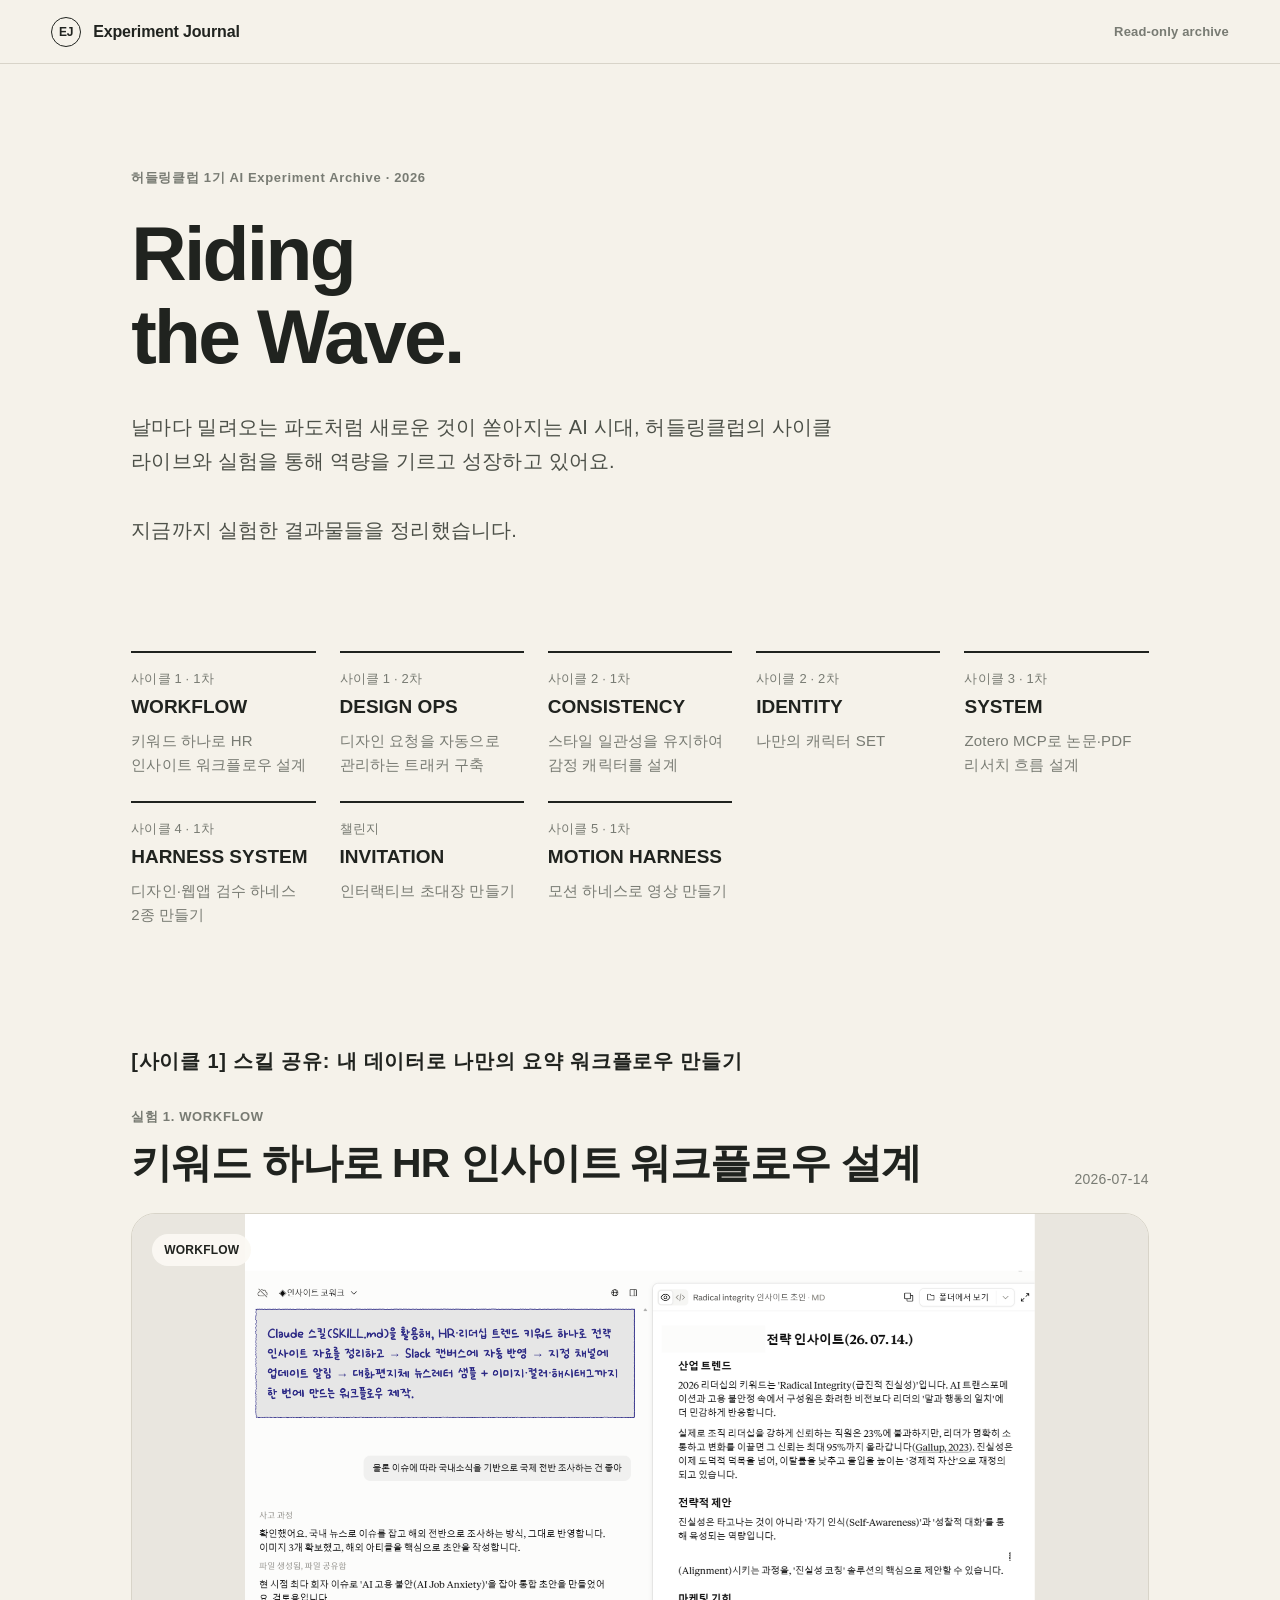
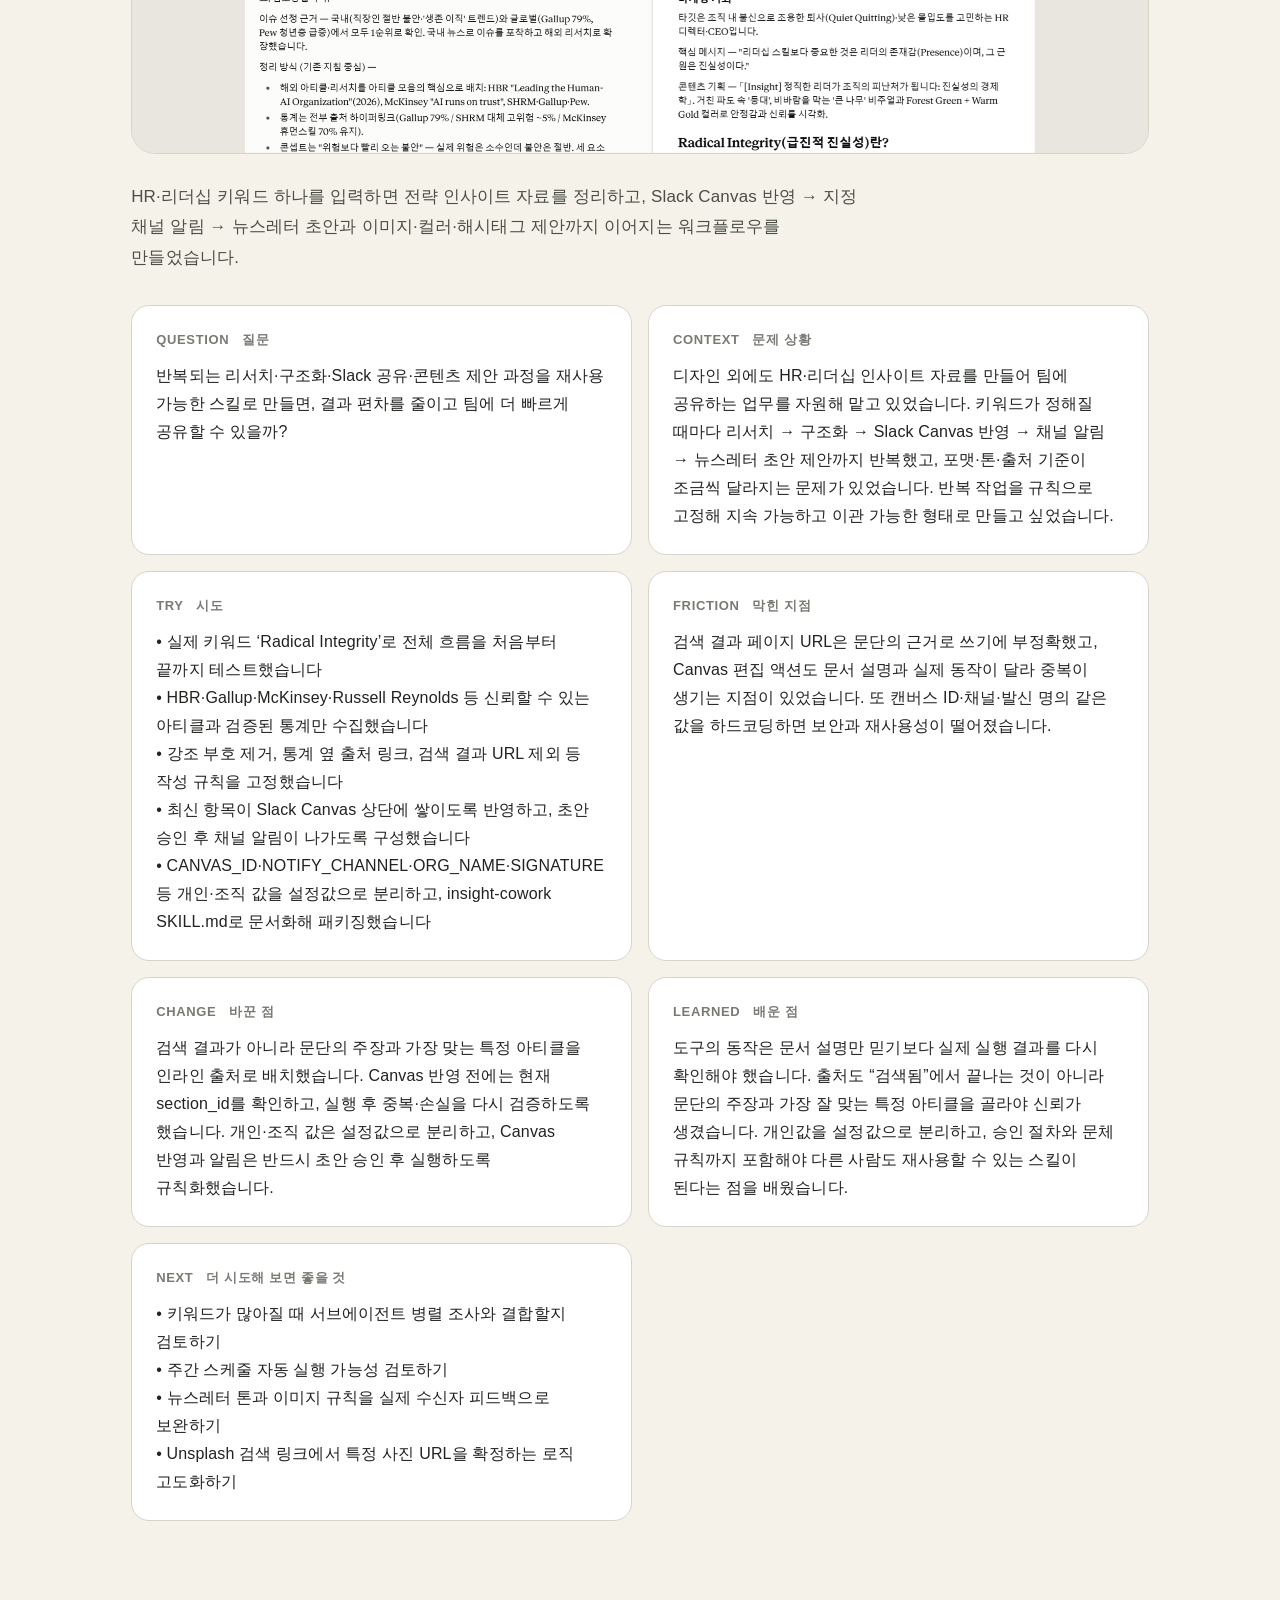
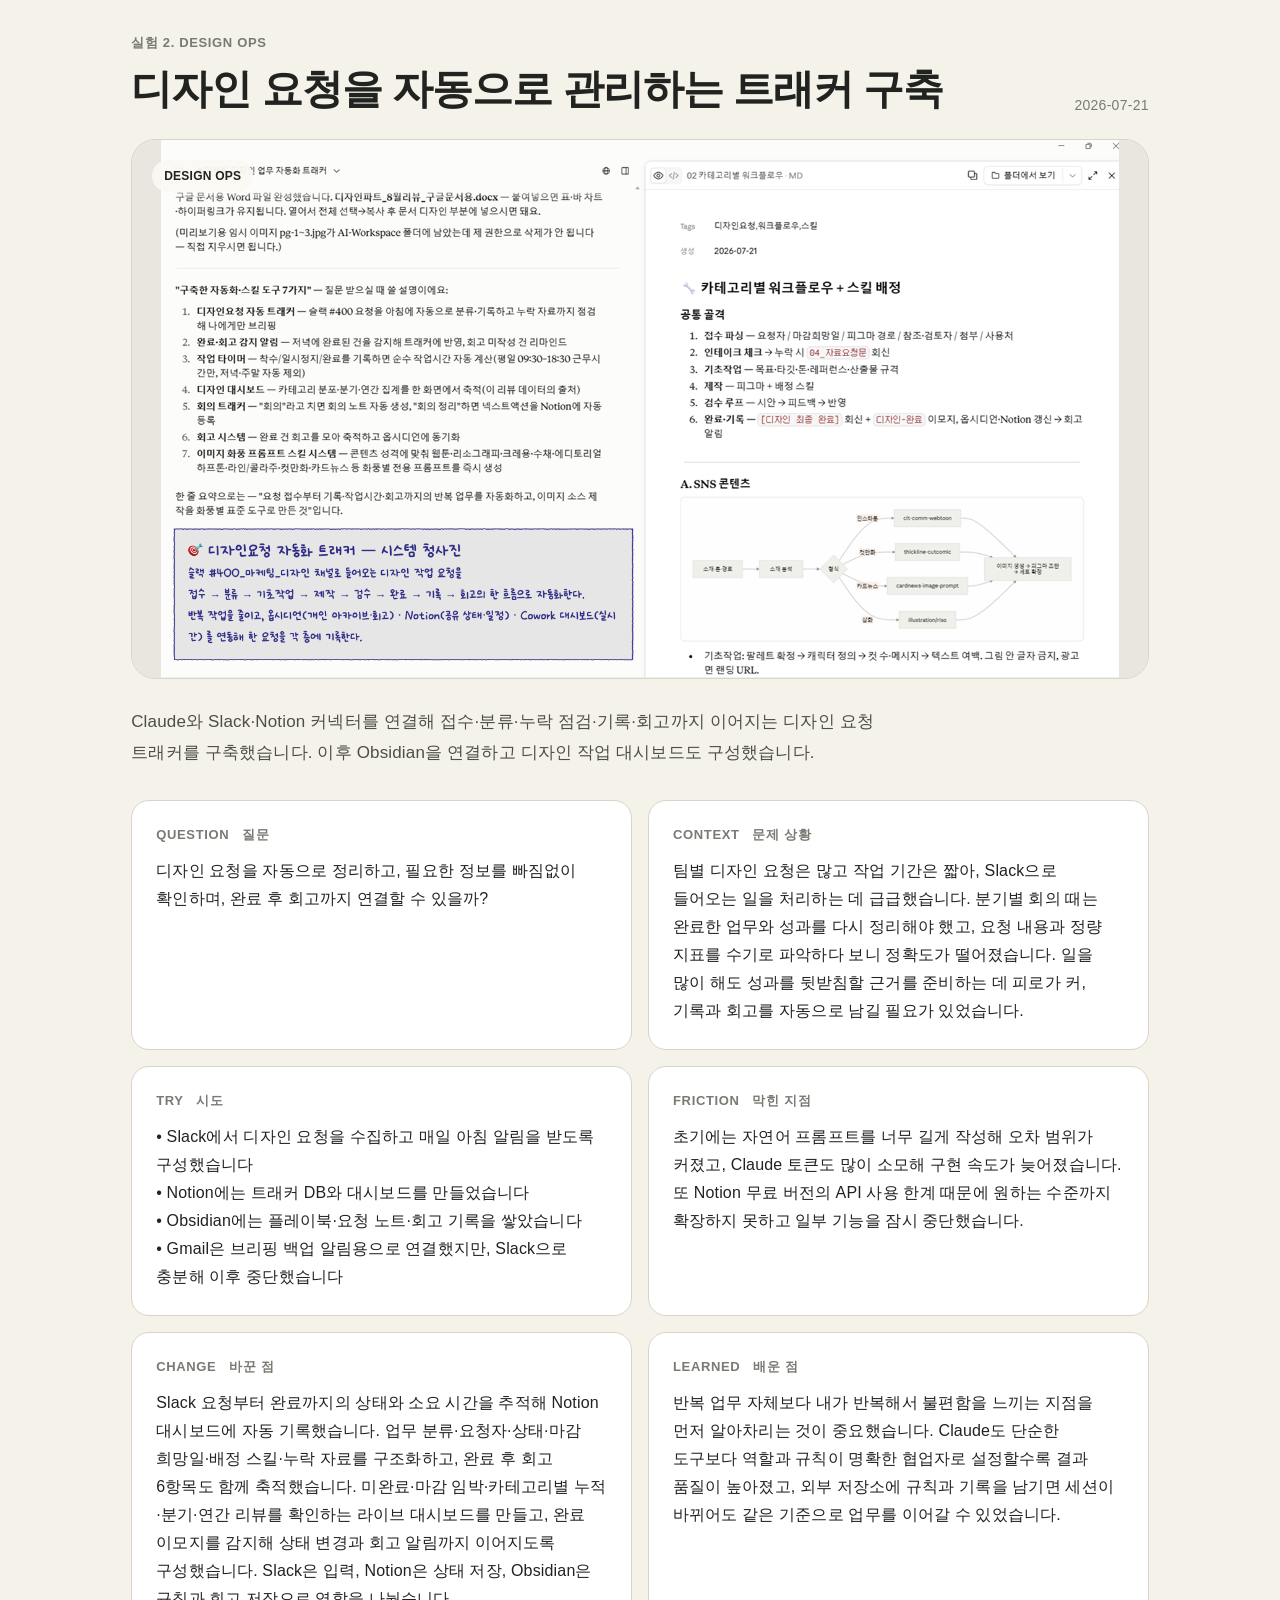
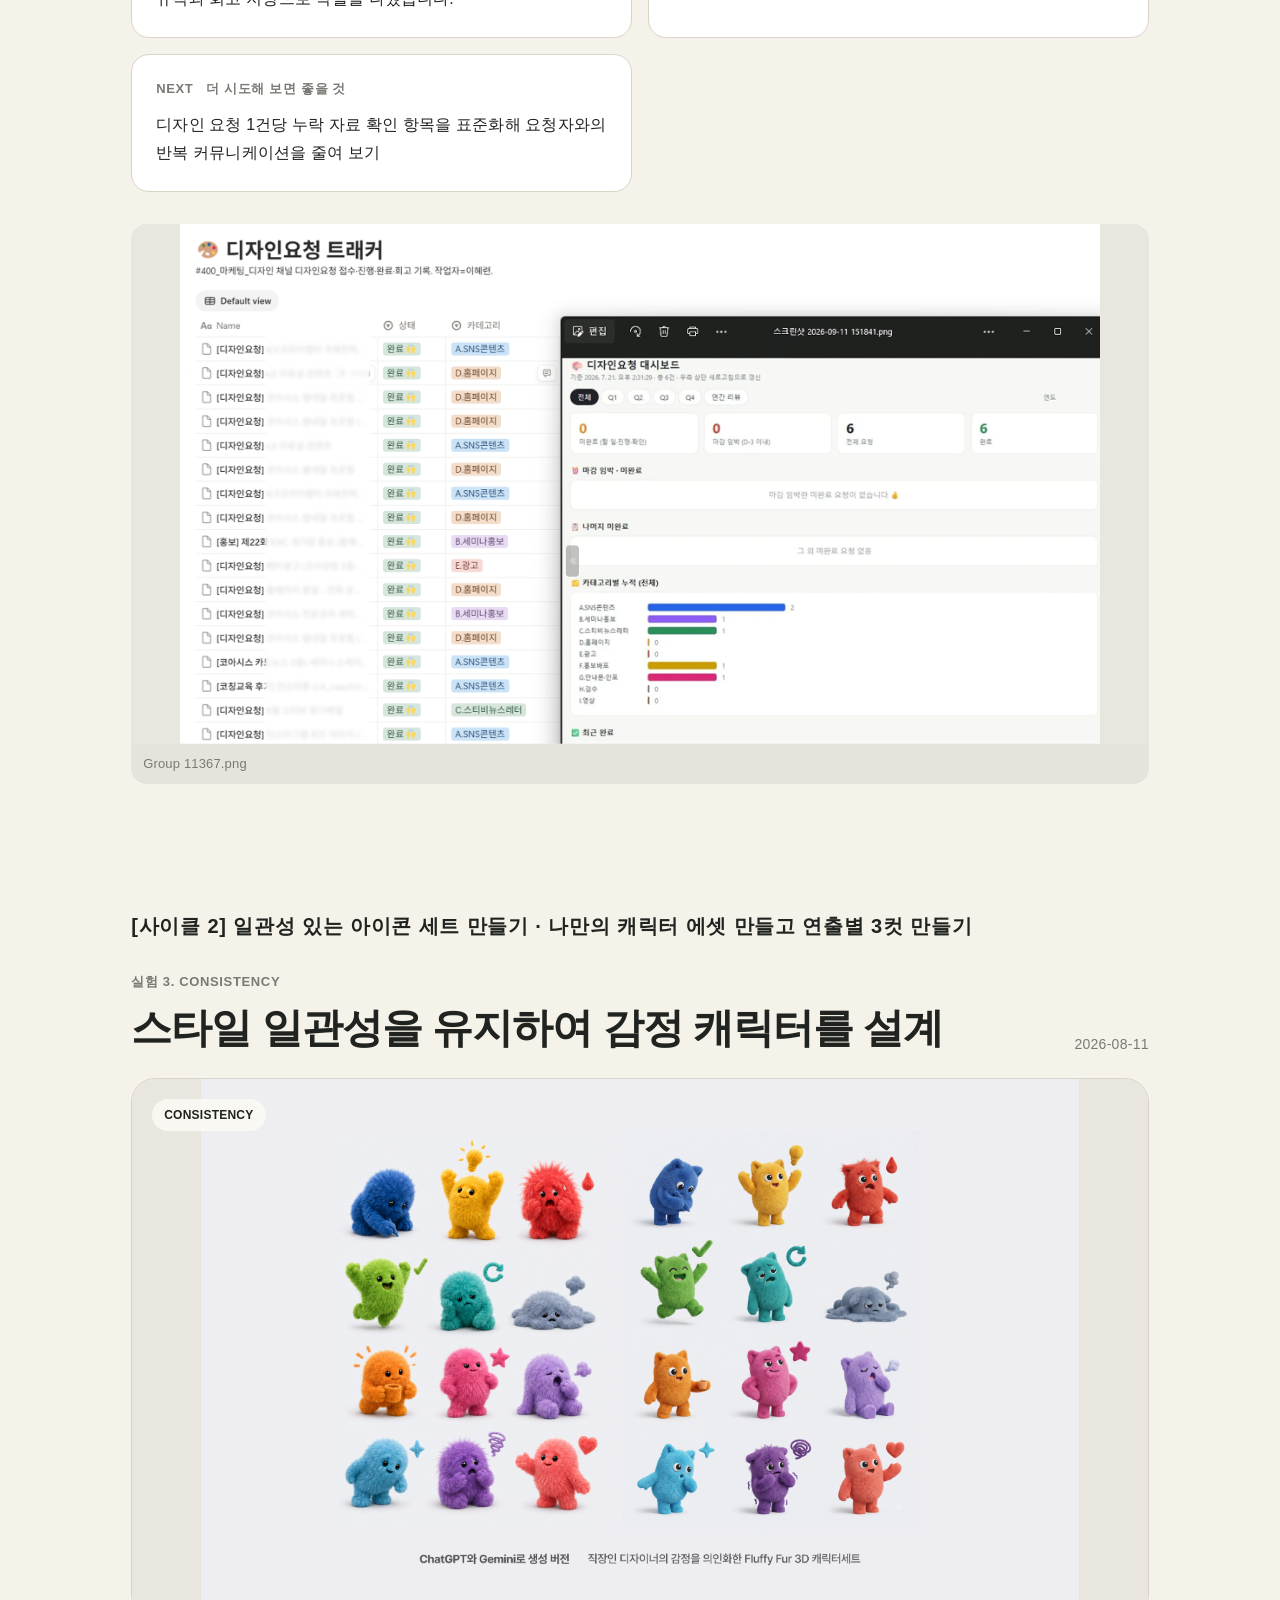
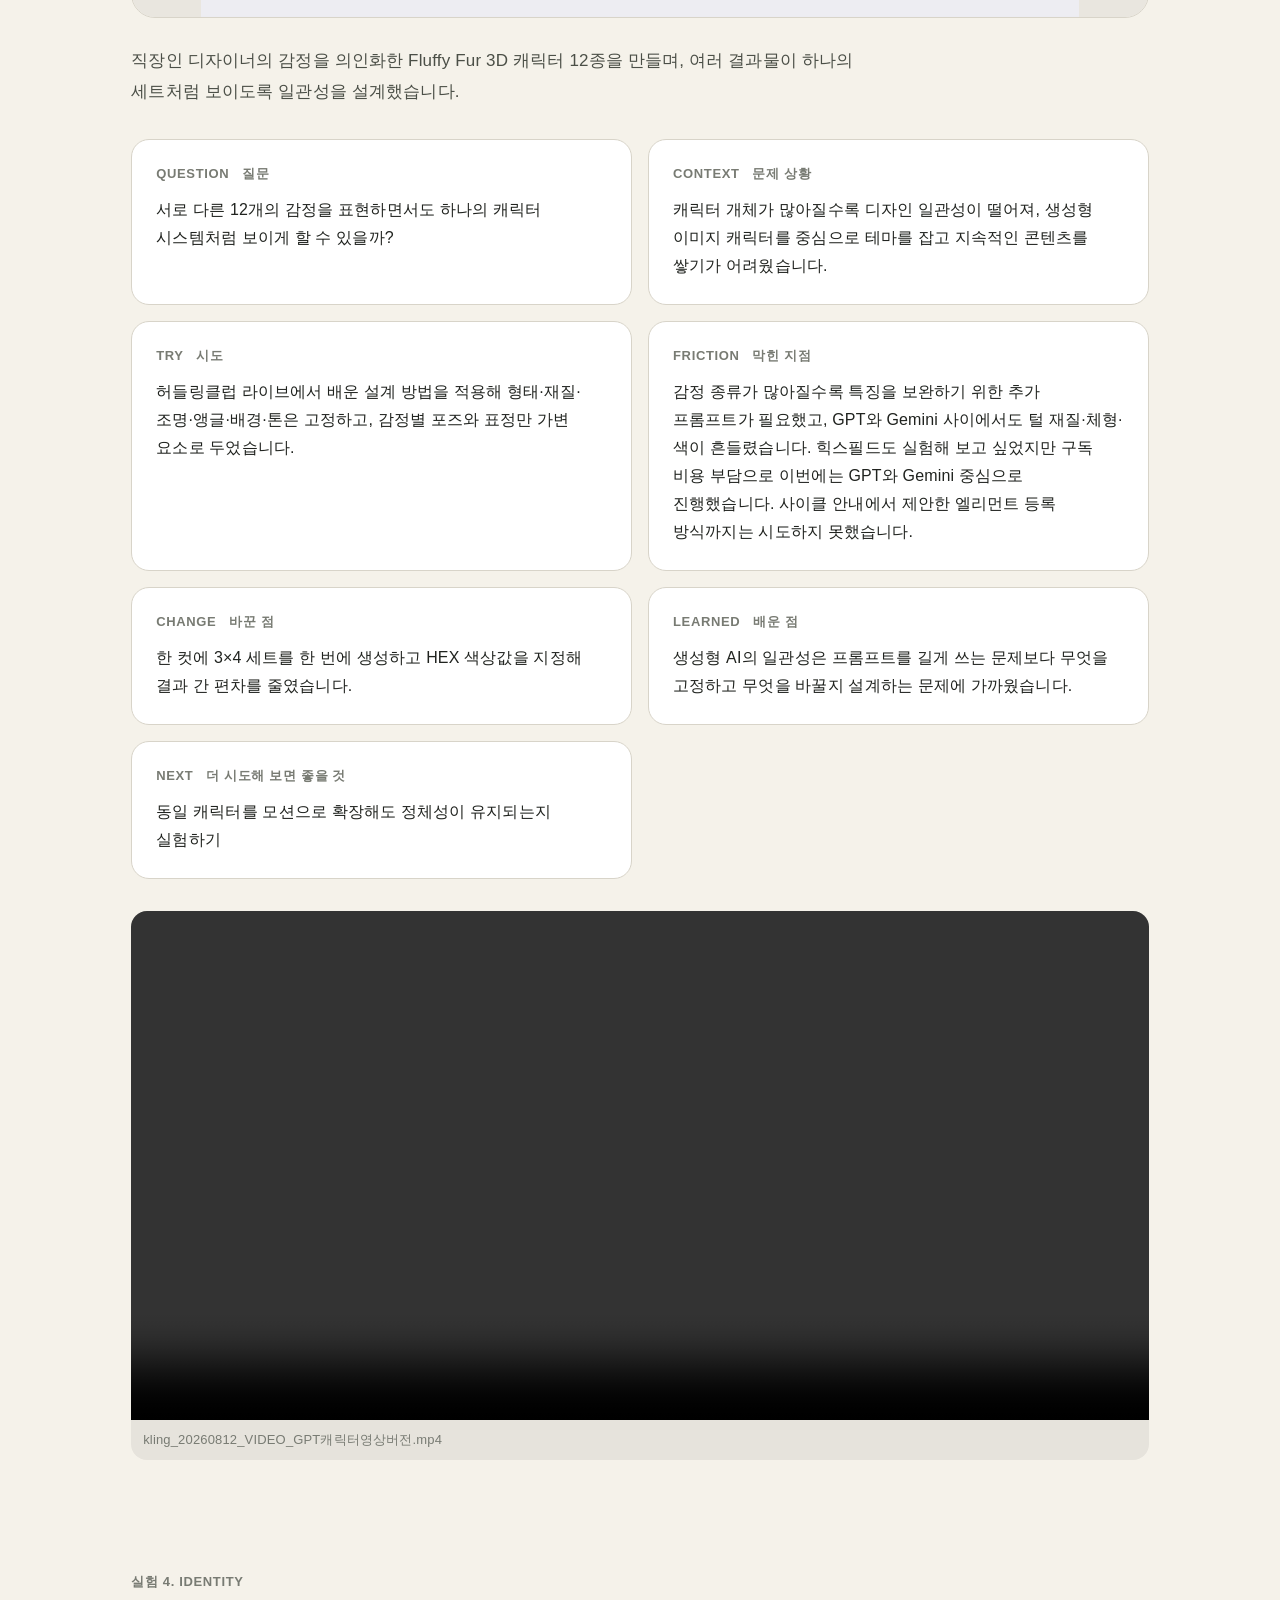
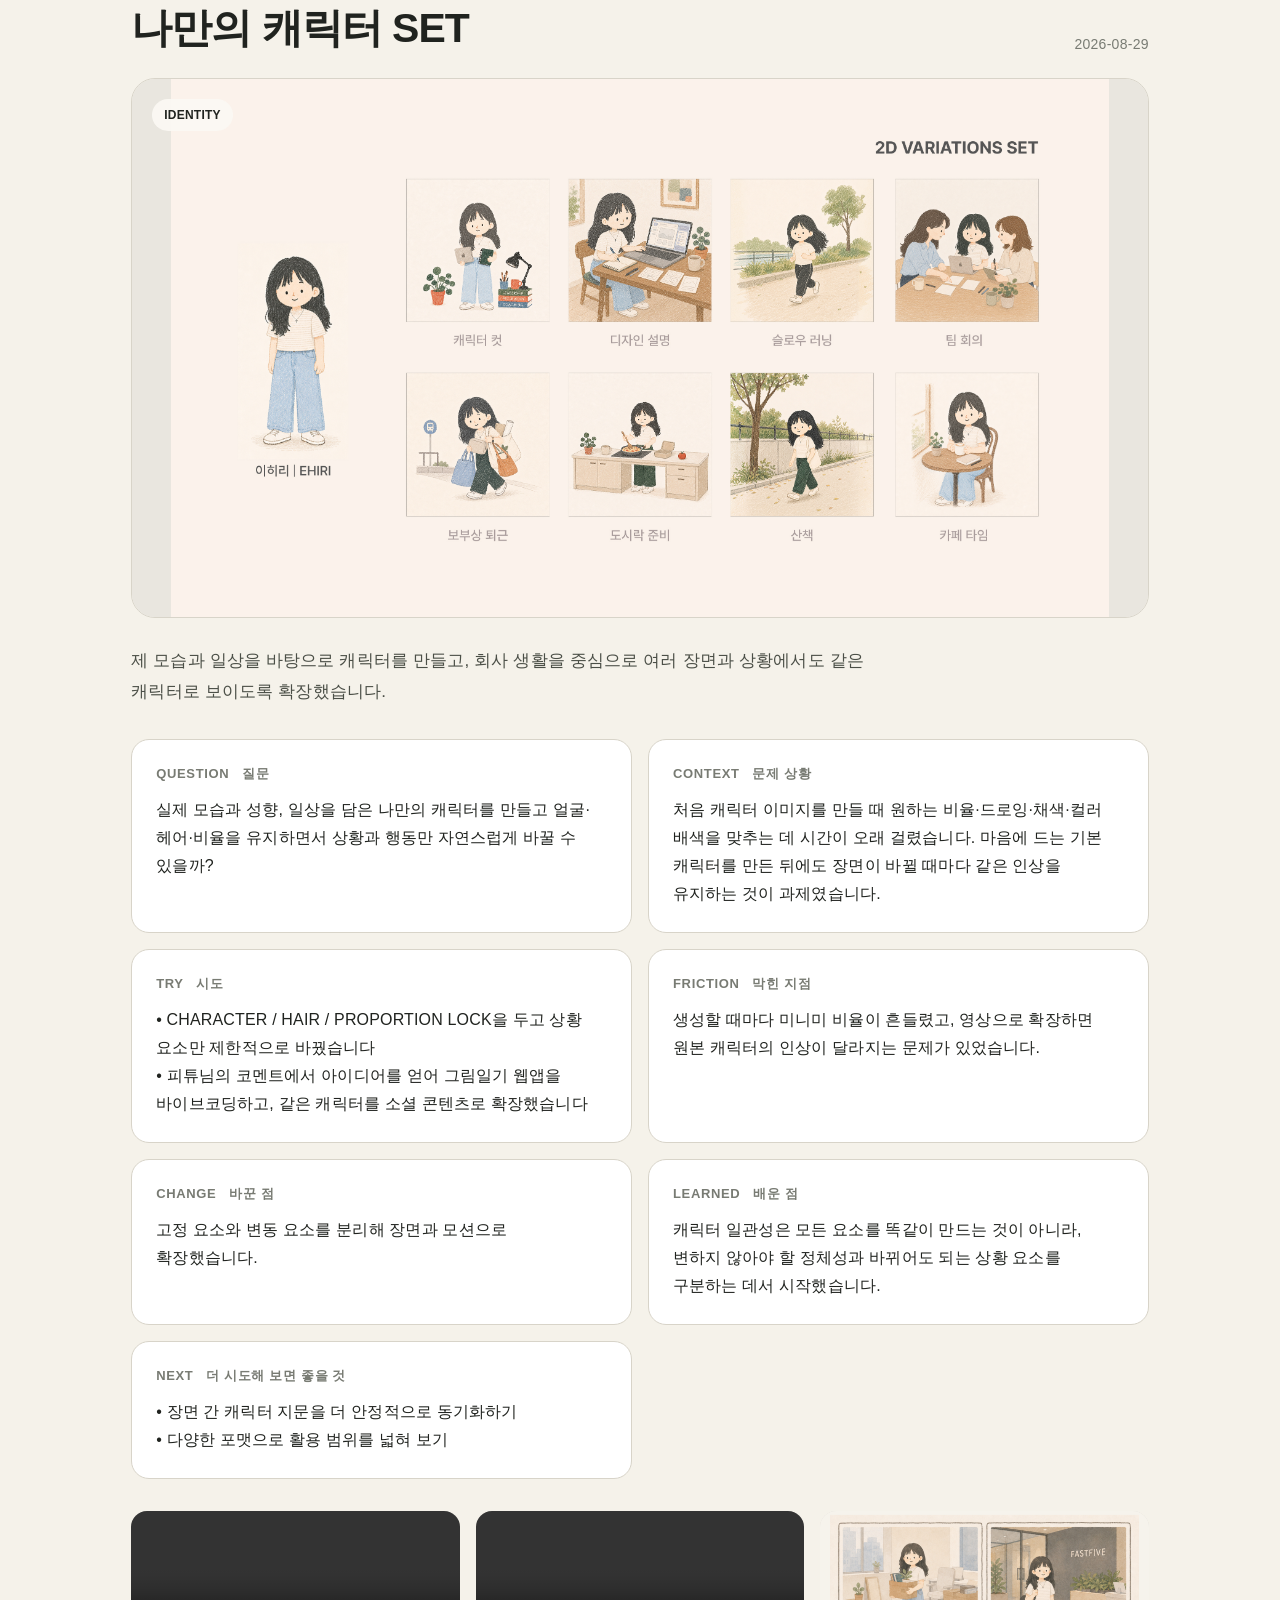
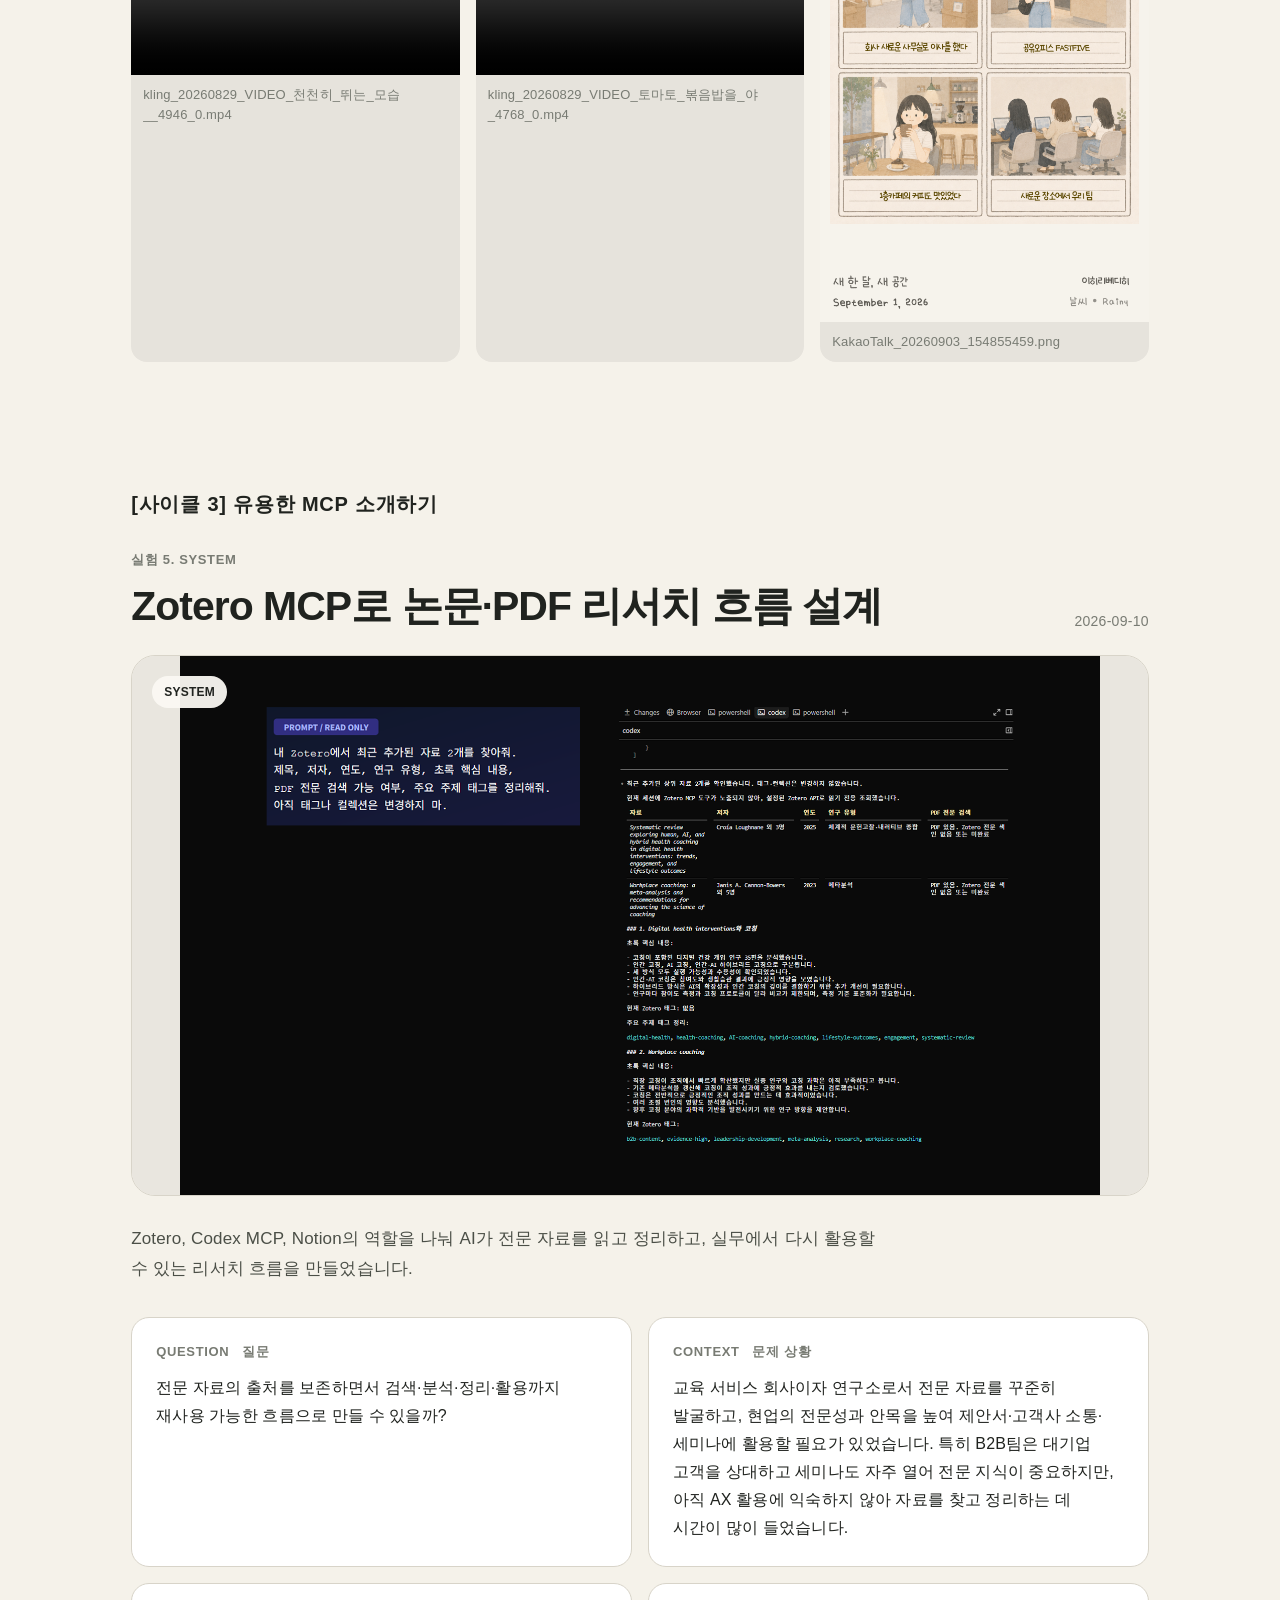
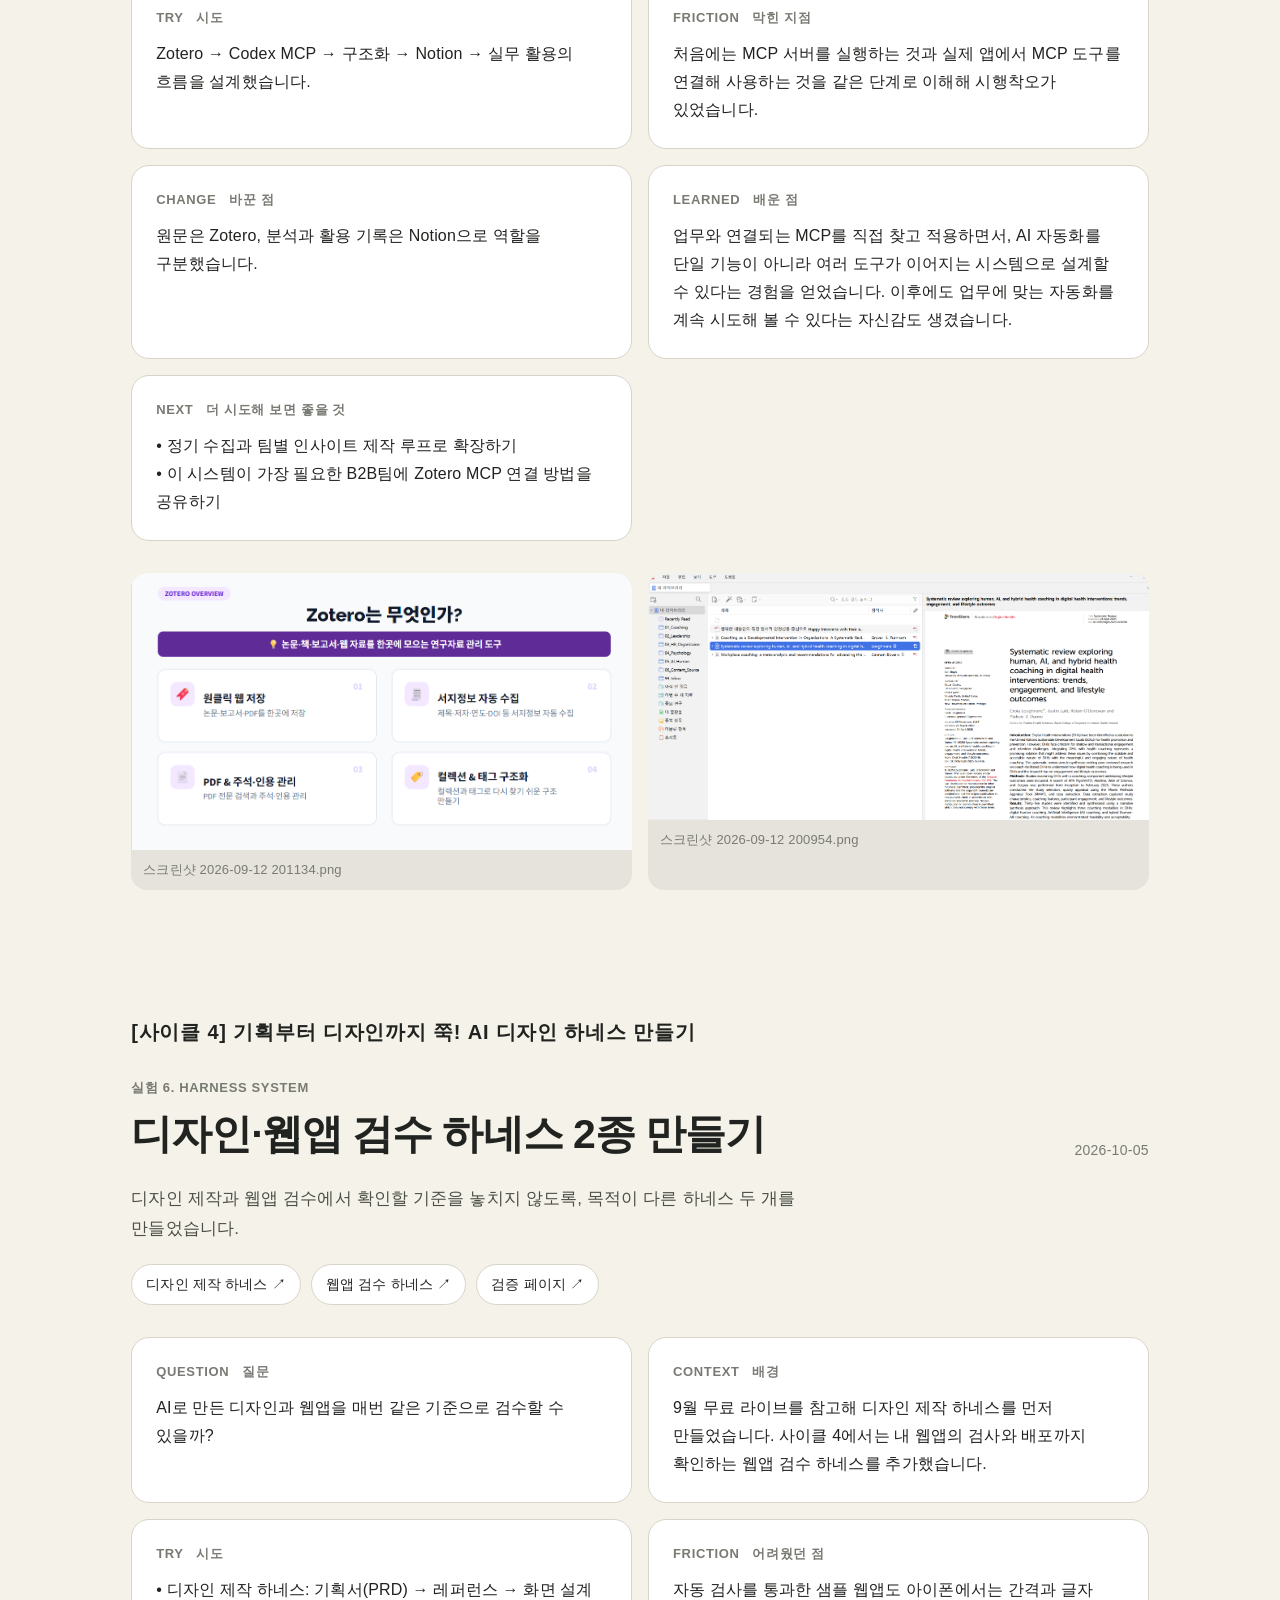
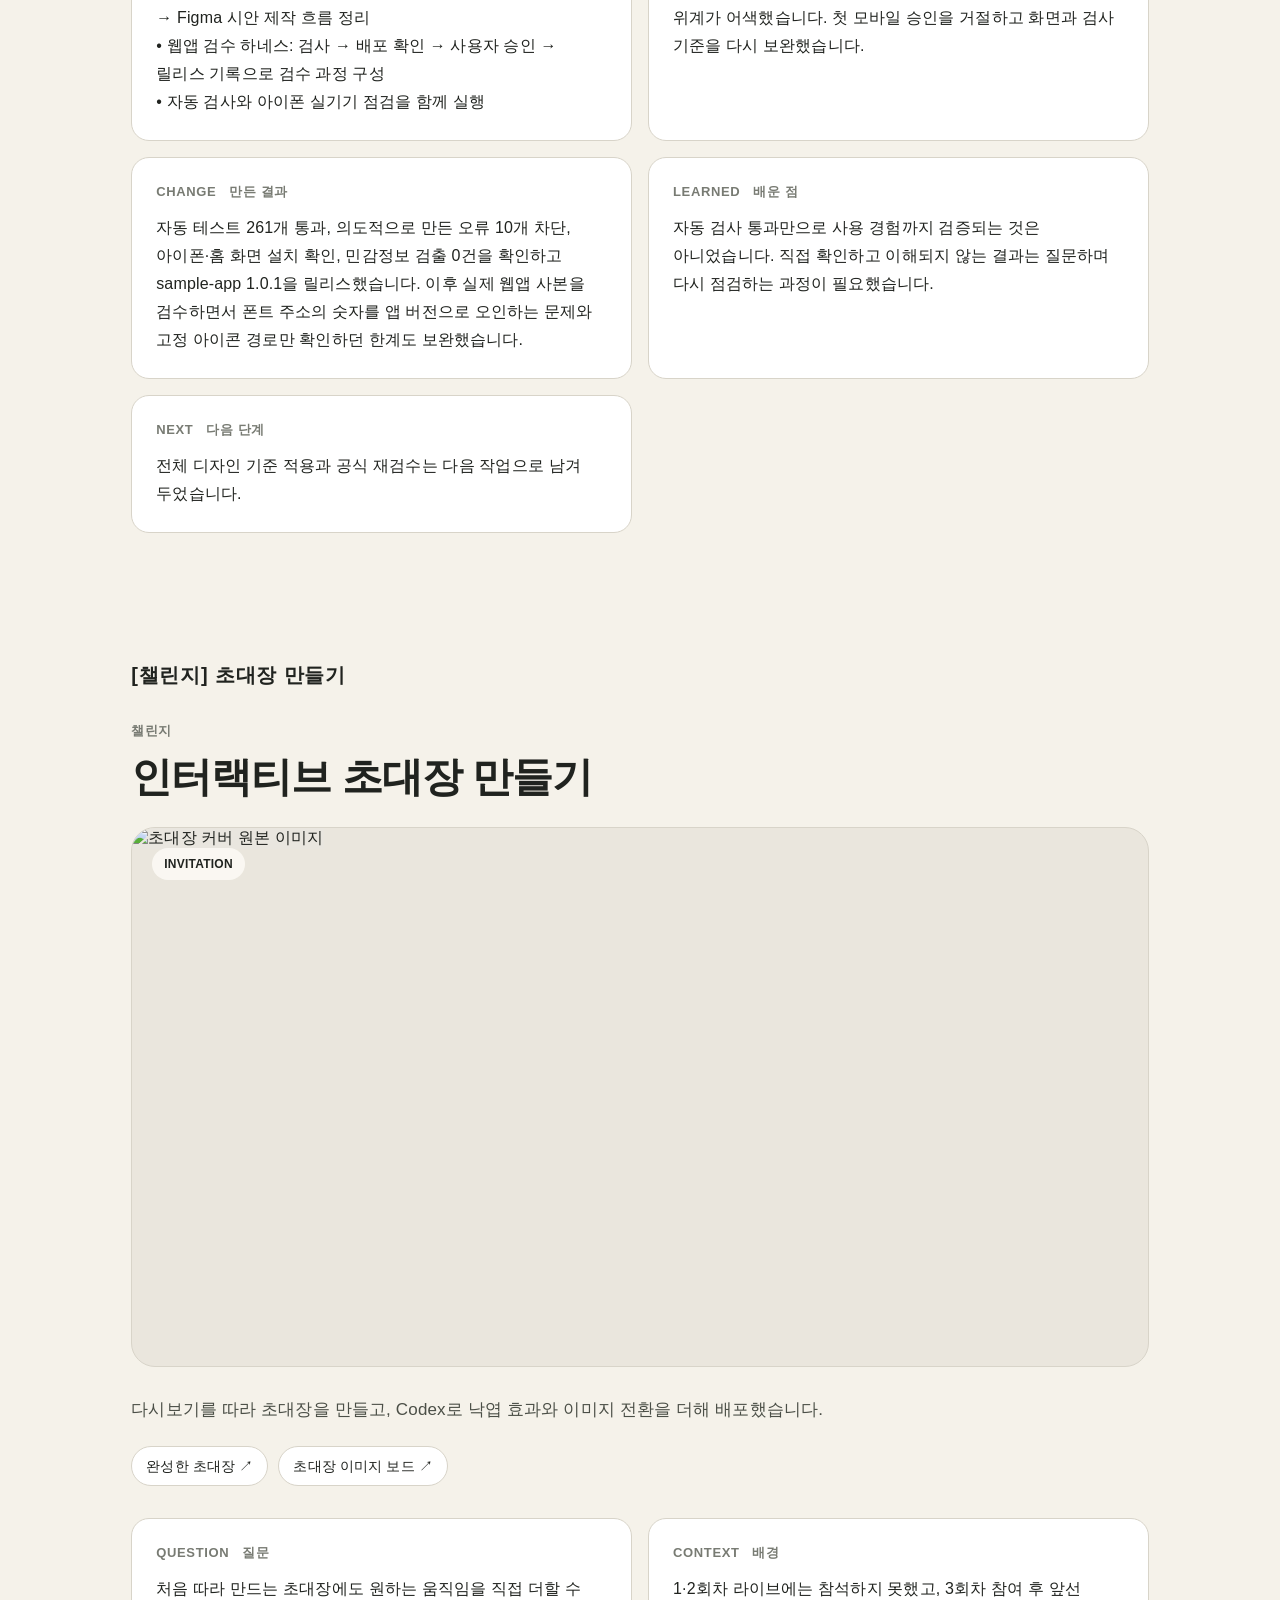
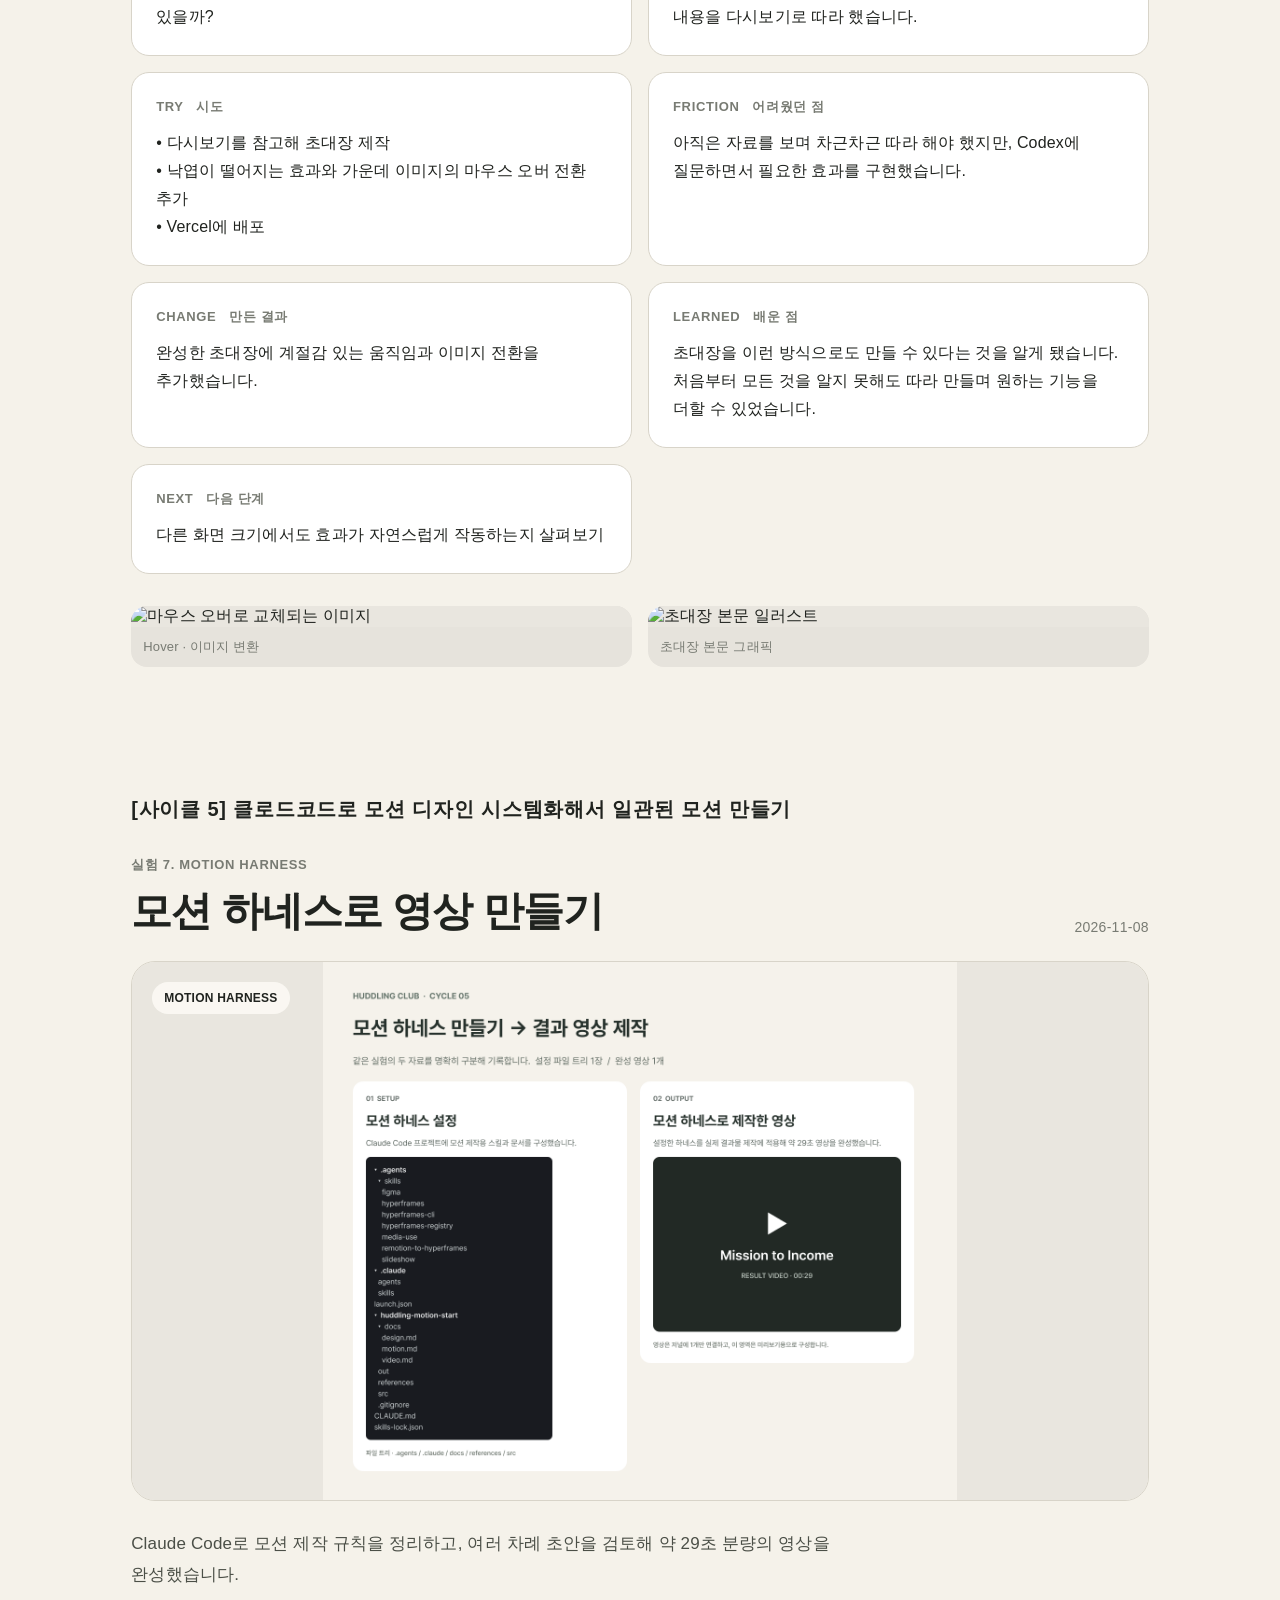
==== commit 3e0002cc: "chore: show accurate current public archive version v0.3.65" ====
--- a/index.html
+++ b/index.html
@@ -1,4 +1,24 @@
-<!doctype html><html lang="ko"><head><meta property="og:type" content="website"><meta property="og:title" content="Experiment Journal"><meta property="og:description" content="AI Experiment Archive · 2026"><meta property="og:image" content="https://continuingrace.github.io/experiment-journal-public/og-image.jpg?v=0.3.56"><meta property="og:image:width" content="1200"><meta property="og:image:height" content="630"><meta name="twitter:card" content="summary_large_image"><meta charset="utf-8"><meta name="viewport" content="width=device-width,initial-scale=1,viewport-fit=cover"><meta name="theme-color" content="#f5f2ea"><title>Experiment Journal · Read-only Archive</title><link rel="stylesheet" href="https://cdn.jsdelivr.net/gh/orioncactus/pretendard@v1.3.9/dist/web/static/pretendard.css"><link rel="stylesheet" href="styles.css?v=0.3.64"></head><body><header class="public-top"><div class="brand"><span class="mark">EJ</span><span>Experiment Journal</span></div><span class="read-only">Read-only archive</span></header><main><section class="hero"><div class="eyebrow">허들링클럽 1기 AI Experiment Archive · 2026</div><h1>Riding<br>the Wave.</h1><p>날마다 밀려오는 파도처럼 새로운 것이 쏟아지는 AI 시대, 허들링클럽의 사이클 라이브와 실험을 통해 역량을 기르고 성장하고 있어요.<br><br>지금까지 실험한 결과물들을 정리했습니다.</p></section><section class="timeline" aria-label="실험 요약"><div class="step"><small>사이클 1 · 1차</small><strong>WORKFLOW</strong><span>키워드 하나로 HR 인사이트 워크플로우 설계</span></div><div class="step"><small>사이클 1 · 2차</small><strong>DESIGN OPS</strong><span>디자인 요청을 자동으로 관리하는 트래커 구축</span></div><div class="step"><small>사이클 2 · 1차</small><strong>CONSISTENCY</strong><span>스타일 일관성을 유지하여 감정 캐릭터를 설계</span></div><div class="step"><small>사이클 2 · 2차</small><strong>IDENTITY</strong><span>나만의 캐릭터 SET</span></div><div class="step"><small>사이클 3 · 1차</small><strong>SYSTEM</strong><span>Zotero MCP로 논문·PDF 리서치 흐름 설계</span></div><div class="step"><small>사이클 4 · 1차</small><strong>HARNESS SYSTEM</strong><span>디자인·웹앱 검수 하네스 2종 만들기</span></div><div class="step"><small>챌린지</small><strong>INVITATION</strong><span>인터랙티브 초대장 만들기</span></div><div class="step"><small>사이클 5 · 1차</small><strong>MOTION HARNESS</strong><span>모션 하네스로 영상 만들기</span></div></section><section class="cycle"><header><strong>[사이클 1] 스킬 공유: 내 데이터로 나만의 요약 워크플로우 만들기</strong></header><div class="pair"><article class="experiment"><header class="experiment-head"><div><div class="eyebrow">실험 1. WORKFLOW</div><h2>키워드 하나로 HR 인사이트 워크플로우 설계</h2></div><time>2026-07-14</time></header><div class="card"><div class="cover"><img src="media/image-01.png" alt="키워드 하나로 HR 인사이트 워크플로우 설계"><span class="badge">WORKFLOW</span></div><div class="body"><p class="lead">HR·리더십 키워드 하나를 입력하면 전략 인사이트 자료를 정리하고, Slack Canvas 반영 → 지정 채널 알림 → 뉴스레터 초안과 이미지·컬러·해시태그 제안까지 이어지는 워크플로우를 만들었습니다.</p><div class="stories"><section class="story"><div class="story-label">QUESTION&nbsp;&nbsp; 질문</div><p>반복되는 리서치·구조화·Slack 공유·콘텐츠 제안 과정을 재사용 가능한 스킬로 만들면, 결과 편차를 줄이고 팀에 더 빠르게 공유할 수 있을까?</p></section><section class="story"><div class="story-label">CONTEXT&nbsp;&nbsp; 문제 상황</div><p>디자인 외에도 HR·리더십 인사이트 자료를 만들어 팀에 공유하는 업무를 자원해 맡고 있었습니다. 키워드가 정해질 때마다 리서치 → 구조화 → Slack Canvas 반영 → 채널 알림 → 뉴스레터 초안 제안까지 반복했고, 포맷·톤·출처 기준이 조금씩 달라지는 문제가 있었습니다. 반복 작업을 규칙으로 고정해 지속 가능하고 이관 가능한 형태로 만들고 싶었습니다.</p></section><section class="story"><div class="story-label">TRY&nbsp;&nbsp; 시도</div><p>• 실제 키워드 ‘Radical Integrity’로 전체 흐름을 처음부터 끝까지 테스트했습니다<br>• HBR·Gallup·McKinsey·Russell Reynolds 등 신뢰할 수 있는 아티클과 검증된 통계만 수집했습니다<br>• 강조 부호 제거, 통계 옆 출처 링크, 검색 결과 URL 제외 등 작성 규칙을 고정했습니다<br>• 최신 항목이 Slack Canvas 상단에 쌓이도록 반영하고, 초안 승인 후 채널 알림이 나가도록 구성했습니다<br>• CANVAS_ID·NOTIFY_CHANNEL·ORG_NAME·SIGNATURE 등 개인·조직 값을 설정값으로 분리하고, insight-cowork SKILL.md로 문서화해 패키징했습니다</p></section><section class="story"><div class="story-label">FRICTION&nbsp;&nbsp; 막힌 지점</div><p>검색 결과 페이지 URL은 문단의 근거로 쓰기에 부정확했고, Canvas 편집 액션도 문서 설명과 실제 동작이 달라 중복이 생기는 지점이 있었습니다. 또 캔버스 ID·채널·발신 명의 같은 값을 하드코딩하면 보안과 재사용성이 떨어졌습니다.</p></section><section class="story"><div class="story-label">CHANGE&nbsp;&nbsp; 바꾼 점</div><p>검색 결과가 아니라 문단의 주장과 가장 맞는 특정 아티클을 인라인 출처로 배치했습니다. Canvas 반영 전에는 현재 section_id를 확인하고, 실행 후 중복·손실을 다시 검증하도록 했습니다. 개인·조직 값은 설정값으로 분리하고, Canvas 반영과 알림은 반드시 초안 승인 후 실행하도록 규칙화했습니다.</p></section><section class="story"><div class="story-label">LEARNED&nbsp;&nbsp; 배운 점</div><p>도구의 동작은 문서 설명만 믿기보다 실제 실행 결과를 다시 확인해야 했습니다. 출처도 “검색됨”에서 끝나는 것이 아니라 문단의 주장과 가장 잘 맞는 특정 아티클을 골라야 신뢰가 생겼습니다. 개인값을 설정값으로 분리하고, 승인 절차와 문체 규칙까지 포함해야 다른 사람도 재사용할 수 있는 스킬이 된다는 점을 배웠습니다.</p></section><section class="story"><div class="story-label">NEXT&nbsp;&nbsp; 더 시도해 보면 좋을 것</div><p>• 키워드가 많아질 때 서브에이전트 병렬 조사와 결합할지 검토하기<br>• 주간 스케줄 자동 실행 가능성 검토하기<br>• 뉴스레터 톤과 이미지 규칙을 실제 수신자 피드백으로 보완하기<br>• Unsplash 검색 링크에서 특정 사진 URL을 확정하는 로직 고도화하기</p></section></div></div></div></article><article class="experiment"><header class="experiment-head"><div><div class="eyebrow">실험 2. DESIGN OPS</div><h2>디자인 요청을 자동으로 관리하는 트래커 구축</h2></div><time>2026-07-21</time></header><div class="card"><div class="cover"><img src="media/m_1789210784853tkcq.png" alt="디자인 요청을 자동으로 관리하는 트래커 구축"><span class="badge">DESIGN OPS</span></div><div class="body"><p class="lead">Claude와 Slack·Notion 커넥터를 연결해 접수·분류·누락 점검·기록·회고까지 이어지는 디자인 요청 트래커를 구축했습니다. 이후 Obsidian을 연결하고 디자인 작업 대시보드도 구성했습니다.</p><div class="stories"><section class="story"><div class="story-label">QUESTION&nbsp;&nbsp; 질문</div><p>디자인 요청을 자동으로 정리하고, 필요한 정보를 빠짐없이 확인하며, 완료 후 회고까지 연결할 수 있을까?</p></section><section class="story"><div class="story-label">CONTEXT&nbsp;&nbsp; 문제 상황</div><p>팀별 디자인 요청은 많고 작업 기간은 짧아, Slack으로 들어오는 일을 처리하는 데 급급했습니다. 분기별 회의 때는 완료한 업무와 성과를 다시 정리해야 했고, 요청 내용과 정량 지표를 수기로 파악하다 보니 정확도가 떨어졌습니다. 일을 많이 해도 성과를 뒷받침할 근거를 준비하는 데 피로가 커, 기록과 회고를 자동으로 남길 필요가 있었습니다.</p></section><section class="story"><div class="story-label">TRY&nbsp;&nbsp; 시도</div><p>• Slack에서 디자인 요청을 수집하고 매일 아침 알림을 받도록 구성했습니다<br>• Notion에는 트래커 DB와 대시보드를 만들었습니다<br>• Obsidian에는 플레이북·요청 노트·회고 기록을 쌓았습니다<br>• Gmail은 브리핑 백업 알림용으로 연결했지만, Slack으로 충분해 이후 중단했습니다</p></section><section class="story"><div class="story-label">FRICTION&nbsp;&nbsp; 막힌 지점</div><p>초기에는 자연어 프롬프트를 너무 길게 작성해 오차 범위가 커졌고, Claude 토큰도 많이 소모해 구현 속도가 늦어졌습니다. 또 Notion 무료 버전의 API 사용 한계 때문에 원하는 수준까지 확장하지 못하고 일부 기능을 잠시 중단했습니다.</p></section><section class="story"><div class="story-label">CHANGE&nbsp;&nbsp; 바꾼 점</div><p>Slack 요청부터 완료까지의 상태와 소요 시간을 추적해 Notion 대시보드에 자동 기록했습니다. 업무 분류·요청자·상태·마감 희망일·배정 스킬·누락 자료를 구조화하고, 완료 후 회고 6항목도 함께 축적했습니다. 미완료·마감 임박·카테고리별 누적·분기·연간 리뷰를 확인하는 라이브 대시보드를 만들고, 완료 이모지를 감지해 상태 변경과 회고 알림까지 이어지도록 구성했습니다. Slack은 입력, Notion은 상태 저장, Obsidian은 규칙과 회고 저장으로 역할을 나눴습니다.</p></section><section class="story"><div class="story-label">LEARNED&nbsp;&nbsp; 배운 점</div><p>반복 업무 자체보다 내가 반복해서 불편함을 느끼는 지점을 먼저 알아차리는 것이 중요했습니다. Claude도 단순한 도구보다 역할과 규칙이 명확한 협업자로 설정할수록 결과 품질이 높아졌고, 외부 저장소에 규칙과 기록을 남기면 세션이 바뀌어도 같은 기준으로 업무를 이어갈 수 있었습니다.</p></section><section class="story"><div class="story-label">NEXT&nbsp;&nbsp; 더 시도해 보면 좋을 것</div><p>디자인 요청 1건당 누락 자료 확인 항목을 표준화해 요청자와의 반복 커뮤니케이션을 줄여 보기</p></section></div><div class="gallery"><figure><img src="media/image-03.png" alt="Group 11367.png"><figcaption>Group 11367.png</figcaption></figure></div></div></div></article></div></section><section class="cycle"><header><strong>[사이클 2] 일관성 있는 아이콘 세트 만들기 · 나만의 캐릭터 에셋 만들고 연출별 3컷 만들기</strong></header><div class="pair"><article class="experiment"><header class="experiment-head"><div><div class="eyebrow">실험 3. CONSISTENCY</div><h2>스타일 일관성을 유지하여 감정 캐릭터를 설계</h2></div><time>2026-08-11</time></header><div class="card"><div class="cover"><img src="media/image-04.png" alt="스타일 일관성을 유지하여 감정 캐릭터를 설계"><span class="badge">CONSISTENCY</span></div><div class="body"><p class="lead">직장인 디자이너의 감정을 의인화한 Fluffy Fur 3D 캐릭터 12종을 만들며, 여러 결과물이 하나의 세트처럼 보이도록 일관성을 설계했습니다.</p><div class="stories"><section class="story"><div class="story-label">QUESTION&nbsp;&nbsp; 질문</div><p>서로 다른 12개의 감정을 표현하면서도 하나의 캐릭터 시스템처럼 보이게 할 수 있을까?</p></section><section class="story"><div class="story-label">CONTEXT&nbsp;&nbsp; 문제 상황</div><p>캐릭터 개체가 많아질수록 디자인 일관성이 떨어져, 생성형 이미지 캐릭터를 중심으로 테마를 잡고 지속적인 콘텐츠를 쌓기가 어려웠습니다.</p></section><section class="story"><div class="story-label">TRY&nbsp;&nbsp; 시도</div><p>허들링클럽 라이브에서 배운 설계 방법을 적용해 형태·재질·조명·앵글·배경·톤은 고정하고, 감정별 포즈와 표정만 가변 요소로 두었습니다.</p></section><section class="story"><div class="story-label">FRICTION&nbsp;&nbsp; 막힌 지점</div><p>감정 종류가 많아질수록 특징을 보완하기 위한 추가 프롬프트가 필요했고, GPT와 Gemini 사이에서도 털 재질·체형·색이 흔들렸습니다. 힉스필드도 실험해 보고 싶었지만 구독 비용 부담으로 이번에는 GPT와 Gemini 중심으로 진행했습니다. 사이클 안내에서 제안한 엘리먼트 등록 방식까지는 시도하지 못했습니다.</p></section><section class="story"><div class="story-label">CHANGE&nbsp;&nbsp; 바꾼 점</div><p>한 컷에 3×4 세트를 한 번에 생성하고 HEX 색상값을 지정해 결과 간 편차를 줄였습니다.</p></section><section class="story"><div class="story-label">LEARNED&nbsp;&nbsp; 배운 점</div><p>생성형 AI의 일관성은 프롬프트를 길게 쓰는 문제보다 무엇을 고정하고 무엇을 바꿀지 설계하는 문제에 가까웠습니다.</p></section><section class="story"><div class="story-label">NEXT&nbsp;&nbsp; 더 시도해 보면 좋을 것</div><p>동일 캐릭터를 모션으로 확장해도 정체성이 유지되는지 실험하기</p></section></div><div class="gallery"><figure><video src="media/video-05.mp4#t=0.001" controls playsinline aria-label="kling_20260812_VIDEO_GPT캐릭터영상버전.mp4" preload="metadata"></video><figcaption>kling_20260812_VIDEO_GPT캐릭터영상버전.mp4</figcaption></figure></div></div></div></article><article class="experiment"><header class="experiment-head"><div><div class="eyebrow">실험 4. IDENTITY</div><h2>나만의 캐릭터 SET</h2></div><time>2026-08-29</time></header><div class="card"><div class="cover"><img src="media/image-06.jpg" alt="나만의 캐릭터 SET"><span class="badge">IDENTITY</span></div><div class="body"><p class="lead">제 모습과 일상을 바탕으로 캐릭터를 만들고, 회사 생활을 중심으로 여러 장면과 상황에서도 같은 캐릭터로 보이도록 확장했습니다.</p><div class="stories"><section class="story"><div class="story-label">QUESTION&nbsp;&nbsp; 질문</div><p>실제 모습과 성향, 일상을 담은 나만의 캐릭터를 만들고 얼굴·헤어·비율을 유지하면서 상황과 행동만 자연스럽게 바꿀 수 있을까?</p></section><section class="story"><div class="story-label">CONTEXT&nbsp;&nbsp; 문제 상황</div><p>처음 캐릭터 이미지를 만들 때 원하는 비율·드로잉·채색·컬러 배색을 맞추는 데 시간이 오래 걸렸습니다. 마음에 드는 기본 캐릭터를 만든 뒤에도 장면이 바뀔 때마다 같은 인상을 유지하는 것이 과제였습니다.</p></section><section class="story"><div class="story-label">TRY&nbsp;&nbsp; 시도</div><p>• CHARACTER / HAIR / PROPORTION LOCK을 두고 상황 요소만 제한적으로 바꿨습니다<br>• 피튜님의 코멘트에서 아이디어를 얻어 그림일기 웹앱을 바이브코딩하고, 같은 캐릭터를 소셜 콘텐츠로 확장했습니다</p></section><section class="story"><div class="story-label">FRICTION&nbsp;&nbsp; 막힌 지점</div><p>생성할 때마다 미니미 비율이 흔들렸고, 영상으로 확장하면 원본 캐릭터의 인상이 달라지는 문제가 있었습니다.</p></section><section class="story"><div class="story-label">CHANGE&nbsp;&nbsp; 바꾼 점</div><p>고정 요소와 변동 요소를 분리해 장면과 모션으로 확장했습니다.</p></section><section class="story"><div class="story-label">LEARNED&nbsp;&nbsp; 배운 점</div><p>캐릭터 일관성은 모든 요소를 똑같이 만드는 것이 아니라, 변하지 않아야 할 정체성과 바뀌어도 되는 상황 요소를 구분하는 데서 시작했습니다.</p></section><section class="story"><div class="story-label">NEXT&nbsp;&nbsp; 더 시도해 보면 좋을 것</div><p>• 장면 간 캐릭터 지문을 더 안정적으로 동기화하기<br>• 다양한 포맷으로 활용 범위를 넓혀 보기</p></section></div><div class="gallery"><figure><video src="media/video-07.mp4#t=0.001" controls playsinline aria-label="kling_20260829_VIDEO_천천히_뛰는_모습__4946_0.mp4" preload="metadata"></video><figcaption>kling_20260829_VIDEO_천천히_뛰는_모습__4946_0.mp4</figcaption></figure><figure><video src="media/video-08.mp4#t=0.001" controls playsinline aria-label="kling_20260829_VIDEO_토마토_볶음밥을_야_4768_0.mp4" preload="metadata"></video><figcaption>kling_20260829_VIDEO_토마토_볶음밥을_야_4768_0.mp4</figcaption></figure><figure><img src="media/image-09.png" alt="KakaoTalk_20260903_154855459.png"><figcaption>KakaoTalk_20260903_154855459.png</figcaption></figure></div></div></div></article></div></section><section class="cycle"><header><strong>[사이클 3] 유용한 MCP 소개하기</strong></header><div class="pair"><article class="experiment"><header class="experiment-head"><div><div class="eyebrow">실험 5. SYSTEM</div><h2>Zotero MCP로 논문·PDF 리서치 흐름 설계</h2></div><time>2026-09-10</time></header><div class="card"><div class="cover"><img src="media/image-10.png" alt="Zotero MCP로 논문·PDF 리서치 흐름 설계"><span class="badge">SYSTEM</span></div><div class="body"><p class="lead">Zotero, Codex MCP, Notion의 역할을 나눠 AI가 전문 자료를 읽고 정리하고, 실무에서 다시 활용할 수 있는 리서치 흐름을 만들었습니다.</p><div class="stories"><section class="story"><div class="story-label">QUESTION&nbsp;&nbsp; 질문</div><p>전문 자료의 출처를 보존하면서 검색·분석·정리·활용까지 재사용 가능한 흐름으로 만들 수 있을까?</p></section><section class="story"><div class="story-label">CONTEXT&nbsp;&nbsp; 문제 상황</div><p>교육 서비스 회사이자 연구소로서 전문 자료를 꾸준히 발굴하고, 현업의 전문성과 안목을 높여 제안서·고객사 소통·세미나에 활용할 필요가 있었습니다. 특히 B2B팀은 대기업 고객을 상대하고 세미나도 자주 열어 전문 지식이 중요하지만, 아직 AX 활용에 익숙하지 않아 자료를 찾고 정리하는 데 시간이 많이 들었습니다.</p></section><section class="story"><div class="story-label">TRY&nbsp;&nbsp; 시도</div><p>Zotero → Codex MCP → 구조화 → Notion → 실무 활용의 흐름을 설계했습니다.</p></section><section class="story"><div class="story-label">FRICTION&nbsp;&nbsp; 막힌 지점</div><p>처음에는 MCP 서버를 실행하는 것과 실제 앱에서 MCP 도구를 연결해 사용하는 것을 같은 단계로 이해해 시행착오가 있었습니다.</p></section><section class="story"><div class="story-label">CHANGE&nbsp;&nbsp; 바꾼 점</div><p>원문은 Zotero, 분석과 활용 기록은 Notion으로 역할을 구분했습니다.</p></section><section class="story"><div class="story-label">LEARNED&nbsp;&nbsp; 배운 점</div><p>업무와 연결되는 MCP를 직접 찾고 적용하면서, AI 자동화를 단일 기능이 아니라 여러 도구가 이어지는 시스템으로 설계할 수 있다는 경험을 얻었습니다. 이후에도 업무에 맞는 자동화를 계속 시도해 볼 수 있다는 자신감도 생겼습니다.</p></section><section class="story"><div class="story-label">NEXT&nbsp;&nbsp; 더 시도해 보면 좋을 것</div><p>• 정기 수집과 팀별 인사이트 제작 루프로 확장하기<br>• 이 시스템이 가장 필요한 B2B팀에 Zotero MCP 연결 방법을 공유하기</p></section></div><div class="gallery"><figure><img src="media/image-11.png" alt="스크린샷 2026-09-12 201134.png"><figcaption>스크린샷 2026-09-12 201134.png</figcaption></figure><figure><img src="media/image-12.png" alt="스크린샷 2026-09-12 200954.png"><figcaption>스크린샷 2026-09-12 200954.png</figcaption></figure></div></div></div></article></div></section><section class="cycle"><header><strong>[사이클 4] 기획부터 디자인까지 쭉! AI 디자인 하네스 만들기</strong></header><div class="pair"><article class="experiment" id="exp-harness-system"><header class="experiment-head"><div><div class="eyebrow">실험 6. HARNESS SYSTEM</div><h2>디자인·웹앱 검수 하네스 2종 만들기</h2></div><time>2026-10-05</time></header><div class="card"><div class="body"><p class="lead">디자인 제작과 웹앱 검수에서 확인할 기준을 놓치지 않도록, 목적이 다른 하네스 두 개를 만들었습니다.</p><div class="resource-links"><a href="https://github.com/continuingrace/cit-design-harness" target="_blank" rel="noopener noreferrer">디자인 제작 하네스 ↗</a><a href="https://github.com/continuingrace/re-webapp-factory-harness" target="_blank" rel="noopener noreferrer">웹앱 검수 하네스 ↗</a><a href="https://continuingrace.github.io/re-webapp-factory-harness/fixtures/sample-app/" target="_blank" rel="noopener noreferrer">검증 페이지 ↗</a></div><div class="stories"><section class="story"><div class="story-label">QUESTION&nbsp;&nbsp; 질문</div><p>AI로 만든 디자인과 웹앱을 매번 같은 기준으로 검수할 수 있을까?</p></section><section class="story"><div class="story-label">CONTEXT&nbsp;&nbsp; 배경</div><p>9월 무료 라이브를 참고해 디자인 제작 하네스를 먼저 만들었습니다. 사이클 4에서는 내 웹앱의 검사와 배포까지 확인하는 웹앱 검수 하네스를 추가했습니다.</p></section><section class="story"><div class="story-label">TRY&nbsp;&nbsp; 시도</div><p>• 디자인 제작 하네스: 기획서(PRD) → 레퍼런스 → 화면 설계 → Figma 시안 제작 흐름 정리<br>• 웹앱 검수 하네스: 검사 → 배포 확인 → 사용자 승인 → 릴리스 기록으로 검수 과정 구성<br>• 자동 검사와 아이폰 실기기 점검을 함께 실행</p></section><section class="story"><div class="story-label">FRICTION&nbsp;&nbsp; 어려웠던 점</div><p>자동 검사를 통과한 샘플 웹앱도 아이폰에서는 간격과 글자 위계가 어색했습니다. 첫 모바일 승인을 거절하고 화면과 검사 기준을 다시 보완했습니다.</p></section><section class="story"><div class="story-label">CHANGE&nbsp;&nbsp; 만든 결과</div><p>자동 테스트 261개 통과, 의도적으로 만든 오류 10개 차단, 아이폰·홈 화면 설치 확인, 민감정보 검출 0건을 확인하고 sample-app 1.0.1을 릴리스했습니다. 이후 실제 웹앱 사본을 검수하면서 폰트 주소의 숫자를 앱 버전으로 오인하는 문제와 고정 아이콘 경로만 확인하던 한계도 보완했습니다.</p></section><section class="story"><div class="story-label">LEARNED&nbsp;&nbsp; 배운 점</div><p>자동 검사 통과만으로 사용 경험까지 검증되는 것은 아니었습니다. 직접 확인하고 이해되지 않는 결과는 질문하며 다시 점검하는 과정이 필요했습니다.</p></section><section class="story"><div class="story-label">NEXT&nbsp;&nbsp; 다음 단계</div><p>전체 디자인 기준 적용과 공식 재검수는 다음 작업으로 남겨 두었습니다.</p></section></div></div></div></article></div></section><section class="cycle"><header><strong>[챌린지] 초대장 만들기</strong></header><div class="pair"><article class="experiment" id="exp-invitation-challenge"><header class="experiment-head"><div><div class="eyebrow">챌린지</div><h2>인터랙티브 초대장 만들기</h2></div></header><div class="card"><div class="cover"><img src="https://raw.githubusercontent.com/continuingrace/invitation_01/main/public/figma/invitation-cover2-image.png" alt="초대장 커버 원본 이미지"><span class="badge">INVITATION</span></div><div class="body"><p class="lead">다시보기를 따라 초대장을 만들고, Codex로 낙엽 효과와 이미지 전환을 더해 배포했습니다.</p><div class="resource-links"><a href="https://ihiriinvitation.vercel.app/i/ihiri_invitiation" target="_blank" rel="noopener noreferrer">완성한 초대장 ↗</a><a href="https://continuingrace.github.io/experiment-journal-public/invitation-visual-board.html" target="_blank" rel="noopener noreferrer">초대장 이미지 보드 ↗</a></div><div class="stories"><section class="story"><div class="story-label">QUESTION&nbsp;&nbsp; 질문</div><p>처음 따라 만드는 초대장에도 원하는 움직임을 직접 더할 수 있을까?</p></section><section class="story"><div class="story-label">CONTEXT&nbsp;&nbsp; 배경</div><p>1·2회차 라이브에는 참석하지 못했고, 3회차 참여 후 앞선 내용을 다시보기로 따라 했습니다.</p></section><section class="story"><div class="story-label">TRY&nbsp;&nbsp; 시도</div><p>• 다시보기를 참고해 초대장 제작<br>• 낙엽이 떨어지는 효과와 가운데 이미지의 마우스 오버 전환 추가<br>• Vercel에 배포</p></section><section class="story"><div class="story-label">FRICTION&nbsp;&nbsp; 어려웠던 점</div><p>아직은 자료를 보며 차근차근 따라 해야 했지만, Codex에 질문하면서 필요한 효과를 구현했습니다.</p></section><section class="story"><div class="story-label">CHANGE&nbsp;&nbsp; 만든 결과</div><p>완성한 초대장에 계절감 있는 움직임과 이미지 전환을 추가했습니다.</p></section><section class="story"><div class="story-label">LEARNED&nbsp;&nbsp; 배운 점</div><p>초대장을 이런 방식으로도 만들 수 있다는 것을 알게 됐습니다. 처음부터 모든 것을 알지 못해도 따라 만들며 원하는 기능을 더할 수 있었습니다.</p></section><section class="story"><div class="story-label">NEXT&nbsp;&nbsp; 다음 단계</div><p>다른 화면 크기에서도 효과가 자연스럽게 작동하는지 살펴보기</p></section></div></div><div class="gallery"><figure><img src="https://raw.githubusercontent.com/continuingrace/invitation_01/main/public/figma/Image2hover.png" alt="마우스 오버로 교체되는 이미지"><figcaption>Hover · 이미지 변환</figcaption></figure><figure><img src="https://raw.githubusercontent.com/continuingrace/invitation_01/main/public/figma/image2-1.png" alt="초대장 본문 일러스트"><figcaption>초대장 본문 그래픽</figcaption></figure></div></div></article></div></section><section class="cycle"><header><strong>[사이클 5] 클로드코드로 모션 디자인 시스템화해서 일관된 모션 만들기</strong></header><div class="pair"><article class="experiment" id="exp-motion-harness"><header class="experiment-head"><div><div class="eyebrow">실험 7. MOTION HARNESS</div><h2>모션 하네스로 영상 만들기</h2></div><time>2026-11-08</time></header><div class="card"><div class="cover"><img src="media/cycle5-motion-figma-board.png" alt="Figma에서 구성한 모션 하네스 실험 시안"><span class="badge">MOTION HARNESS</span></div><div class="body"><p class="lead">Claude Code로 모션 제작 규칙을 정리하고, 여러 차례 초안을 검토해 약 29초 분량의 영상을 완성했습니다.</p><p class="motion-asset-link"><a href="https://www.figma.com/design/RSoltcenpXX4Wn1jn4TwdS/?node-id=872-656" target="_blank" rel="noopener noreferrer">모션 하네스 Figma 시안 보기 ↗</a></p><div class="stories"><section class="story"><div class="story-label">QUESTION&nbsp;&nbsp; 질문</div><p>내가 만든 모션 하네스로 실제 영상까지 완성할 수 있을까?</p></section><section class="story"><div class="story-label">CONTEXT&nbsp;&nbsp; 배경</div><p>사이클 5의 과제는 모션 하네스를 만들고 실제 영상까지 제작하는 것이었습니다. 장면 구성부터 움직임, 효과음과 배경음악을 점검하는 과정을 경험했습니다.</p></section><section class="story"><div class="story-label">TRY&nbsp;&nbsp; 시도</div><p>• 모션 하네스와 장면별 제작 문서 구성<br>• 초안 영상 렌더링 후 장면 전환·타이핑·게이지 애니메이션 확인<br>• 멈춤 비율과 긴 정지 구간을 측정하며 장면표와 움직임 수정<br>• 효과음 배치, AI 배경음악 샘플 청취 및 추가 요소 피드백<br>• 수정본을 다시 확인하고 결과 영상 제출</p></section><section class="story"><div class="story-label">FRICTION&nbsp;&nbsp; 어려웠던 점</div><p>초안에서 타이핑 속도가 일정하고, 마감 문구가 버튼과 겹쳤습니다. 게이지가 급하게 차오르거나 장면 전환이 끊기고, 불필요한 카메라 이동과 로고 정렬 문제도 발견했습니다. 자동 검사 수치만으로 판단하지 않고 실제 영상을 보며 수정 방향을 정했습니다.</p></section><section class="story"><div class="story-label">CHANGE&nbsp;&nbsp; 만든 결과</div><p>타이핑을 점차 빨라지게 조정하고, 문구 등장 시점·게이지 채움·버튼 전환·엔딩 로고 움직임을 다듬었습니다. 수정 초안에서는 정지 프레임 비율이 56%에서 20%로 줄었지만, 이후 다른 수정본에서도 긴 멈춤이 남아 추가 검토했습니다. 효과음도 장면에 맞춰 배치했습니다.</p></section><section class="story"><div class="story-label">LEARNED&nbsp;&nbsp; 배운 점</div><p>하네스가 기준과 작업 순서를 잡아 주더라도 영상의 리듬과 자연스러움은 직접 보고 판단해야 했습니다. 초안을 비교하고 구체적으로 피드백할수록 원하는 움직임에 가까워졌습니다.</p></section><section class="story"><div class="story-label">NEXT&nbsp;&nbsp; 다음 단계</div><p>타이핑 가속 곡선과 글자 추적 카메라 규칙을 문서화하고, 다음 영상에서도 반복해 검증하기</p></section></div><div class="motion-output"><h3>02 · 모션 결과물 — BGM 두 가지 버전</h3><p>영상에 적용한 배경음악이 서로 다른 두 버전입니다.</p><div class="gallery"><figure><video src="media/mission-to-income-v2_2026-11-08_20-59-11.mp4#t=0.001" controls playsinline preload="metadata" aria-label="완성 영상 · BGM 버전 A (20:59)"></video><figcaption>완성 영상 · BGM 버전 A (20:59)</figcaption></figure><figure><video src="media/mission-to-income-v2_2026-11-08_21-00-22.mp4#t=0.001" controls playsinline preload="metadata" aria-label="완성 영상 · BGM 버전 B (21:00)"></video><figcaption>완성 영상 · BGM 버전 B (21:00)</figcaption></figure></div></div></div></div></article></div></section><section class="overview-block"><div class="eyebrow">What changed across experiments</div><h2>반복 업무를 AI와 함께 굴리는 구조를 만들고, 일관된 결과물을 설계하며, 정보의 흐름까지 연결하는 쪽으로 확장했습니다.</h2><p>WORKFLOW → DESIGN OPS → CONSISTENCY → IDENTITY → SYSTEM. 도구는 계속 바뀌지만, 문제를 작게 정의하고 직접 실행해 본 뒤 규칙을 남기고 다음 업무로 확장하는 방식은 점점 제 것이 되어가고 있습니다.</p></section><section class="overview-block principle"><div class="eyebrow">나만의 기준</div><h2>모든 파도를 따라잡을 필요는 없다.<br>계속 타보면서 나만의 균형을 찾으면 된다.</h2></section><footer>발행일시 · 2026-11-26T02:11:58.580Z · v0.3.56</footer></main><script>
+<!doctype html><html lang="ko"><head><meta property="og:type" content="website"><meta property="og:title" content="Experiment Journal"><meta property="og:description" content="AI Experiment Archive · 2026"><meta property="og:image" content="https://continuingrace.github.io/experiment-journal-public/og-image.jpg?v=0.3.56"><meta property="og:image:width" content="1200"><meta property="og:image:height" content="630"><meta name="twitter:card" content="summary_large_image"><meta charset="utf-8"><meta name="viewport" content="width=device-width,initial-scale=1,viewport-fit=cover"><meta name="theme-color" content="#f5f2ea"><title>Experiment Journal · Read-only Archive</title><link rel="stylesheet" href="https://cdn.jsdelivr.net/gh/orioncactus/pretendard@v1.3.9/dist/web/static/pretendard.css"><link rel="stylesheet" href="styles.css?v=0.3.65"></head><body><header class="public-top"><div class="brand"><span class="mark">EJ</span><span>Experiment Journal</span></div><span class="read-only">Read-only archive</span></header><main><section class="hero"><div class="eyebrow">허들링클럽 1기 AI Experiment Archive · 2026</div><h1>Riding<br>the Wave.</h1><p>날마다 밀려오는 파도처럼 새로운 것이 쏟아지는 AI 시대, 허들링클럽의 사이클 라이브와 실험을 통해 역량을 기르고 성장하고 있어요.<br><br>지금까지 실험한 결과물들을 정리했습니다.</p></section><section class="timeline" aria-label="실험 요약"><div class="step"><small>사이클 1 · 1차</small><strong>WORKFLOW</strong><span>키워드 하나로 HR 인사이트 워크플로우 설계</span></div><div class="step"><small>사이클 1 · 2차</small><strong>DESIGN OPS</strong><span>디자인 요청을 자동으로 관리하는 트래커 구축</span></div><div class="step"><small>사이클 2 · 1차</small><strong>CONSISTENCY</strong><span>스타일 일관성을 유지하여 감정 캐릭터를 설계</span></div><div class="step"><small>사이클 2 · 2차</small><strong>IDENTITY</strong><span>나만의 캐릭터 SET</span></div><div class="step"><small>사이클 3 · 1차</small><strong>SYSTEM</strong><span>Zotero MCP로 논문·PDF 리서치 흐름 설계</span></div><div class="step"><small>사이클 4 · 1차</small><strong>HARNESS SYSTEM</strong><span>디자인·웹앱 검수 하네스 2종 만들기</span></div><div class="step"><small>챌린지</small><strong>INVITATION</strong><span>인터랙티브 초대장 만들기</span></div><div class="step"><small>사이클 5 · 1차</small><strong>MOTION HARNESS</strong><span>모션 하네스로 영상 만들기</span></div></section><section class="cycle"><header><strong>[사이클 1] 스킬 공유: 내 데이터로 나만의 요약 워크플로우 만들기</strong></header><div class="pair"><article class="experiment"><header class="experiment-head"><div><div class="eyebrow">실험 1. WORKFLOW</div><h2>키워드 하나로 HR 인사이트 워크플로우 설계</h2></div><time>2026-07-14</time></header><div class="card"><div class="cover"><img src="media/image-01.png" alt="키워드 하나로 HR 인사이트 워크플로우 설계"><span class="badge">WORKFLOW</span></div><div class="body"><p class="lead">HR·리더십 키워드 하나를 입력하면 전략 인사이트 자료를 정리하고, Slack Canvas 반영 → 지정 채널 알림 → 뉴스레터 초안과 이미지·컬러·해시태그 제안까지 이어지는 워크플로우를 만들었습니다.</p><div class="stories"><section class="story"><div class="story-label">QUESTION&nbsp;&nbsp; 질문</div><p>반복되는 리서치·구조화·Slack 공유·콘텐츠 제안 과정을 재사용 가능한 스킬로 만들면, 결과 편차를 줄이고 팀에 더 빠르게 공유할 수 있을까?</p></section><section class="story"><div class="story-label">CONTEXT&nbsp;&nbsp; 문제 상황</div><p>디자인 외에도 HR·리더십 인사이트 자료를 만들어 팀에 공유하는 업무를 자원해 맡고 있었습니다. 키워드가 정해질 때마다 리서치 → 구조화 → Slack Canvas 반영 → 채널 알림 → 뉴스레터 초안 제안까지 반복했고, 포맷·톤·출처 기준이 조금씩 달라지는 문제가 있었습니다. 반복 작업을 규칙으로 고정해 지속 가능하고 이관 가능한 형태로 만들고 싶었습니다.</p></section><section class="story"><div class="story-label">TRY&nbsp;&nbsp; 시도</div><p>• 실제 키워드 ‘Radical Integrity’로 전체 흐름을 처음부터 끝까지 테스트했습니다<br>• HBR·Gallup·McKinsey·Russell Reynolds 등 신뢰할 수 있는 아티클과 검증된 통계만 수집했습니다<br>• 강조 부호 제거, 통계 옆 출처 링크, 검색 결과 URL 제외 등 작성 규칙을 고정했습니다<br>• 최신 항목이 Slack Canvas 상단에 쌓이도록 반영하고, 초안 승인 후 채널 알림이 나가도록 구성했습니다<br>• CANVAS_ID·NOTIFY_CHANNEL·ORG_NAME·SIGNATURE 등 개인·조직 값을 설정값으로 분리하고, insight-cowork SKILL.md로 문서화해 패키징했습니다</p></section><section class="story"><div class="story-label">FRICTION&nbsp;&nbsp; 막힌 지점</div><p>검색 결과 페이지 URL은 문단의 근거로 쓰기에 부정확했고, Canvas 편집 액션도 문서 설명과 실제 동작이 달라 중복이 생기는 지점이 있었습니다. 또 캔버스 ID·채널·발신 명의 같은 값을 하드코딩하면 보안과 재사용성이 떨어졌습니다.</p></section><section class="story"><div class="story-label">CHANGE&nbsp;&nbsp; 바꾼 점</div><p>검색 결과가 아니라 문단의 주장과 가장 맞는 특정 아티클을 인라인 출처로 배치했습니다. Canvas 반영 전에는 현재 section_id를 확인하고, 실행 후 중복·손실을 다시 검증하도록 했습니다. 개인·조직 값은 설정값으로 분리하고, Canvas 반영과 알림은 반드시 초안 승인 후 실행하도록 규칙화했습니다.</p></section><section class="story"><div class="story-label">LEARNED&nbsp;&nbsp; 배운 점</div><p>도구의 동작은 문서 설명만 믿기보다 실제 실행 결과를 다시 확인해야 했습니다. 출처도 “검색됨”에서 끝나는 것이 아니라 문단의 주장과 가장 잘 맞는 특정 아티클을 골라야 신뢰가 생겼습니다. 개인값을 설정값으로 분리하고, 승인 절차와 문체 규칙까지 포함해야 다른 사람도 재사용할 수 있는 스킬이 된다는 점을 배웠습니다.</p></section><section class="story"><div class="story-label">NEXT&nbsp;&nbsp; 더 시도해 보면 좋을 것</div><p>• 키워드가 많아질 때 서브에이전트 병렬 조사와 결합할지 검토하기<br>• 주간 스케줄 자동 실행 가능성 검토하기<br>• 뉴스레터 톤과 이미지 규칙을 실제 수신자 피드백으로 보완하기<br>• Unsplash 검색 링크에서 특정 사진 URL을 확정하는 로직 고도화하기</p></section></div></div></div></article><article class="experiment"><header class="experiment-head"><div><div class="eyebrow">실험 2. DESIGN OPS</div><h2>디자인 요청을 자동으로 관리하는 트래커 구축</h2></div><time>2026-07-21</time></header><div class="card"><div class="cover"><img src="media/m_1789210784853tkcq.png" alt="디자인 요청을 자동으로 관리하는 트래커 구축"><span class="badge">DESIGN OPS</span></div><div class="body"><p class="lead">Claude와 Slack·Notion 커넥터를 연결해 접수·분류·누락 점검·기록·회고까지 이어지는 디자인 요청 트래커를 구축했습니다. 이후 Obsidian을 연결하고 디자인 작업 대시보드도 구성했습니다.</p><div class="stories"><section class="story"><div class="story-label">QUESTION&nbsp;&nbsp; 질문</div><p>디자인 요청을 자동으로 정리하고, 필요한 정보를 빠짐없이 확인하며, 완료 후 회고까지 연결할 수 있을까?</p></section><section class="story"><div class="story-label">CONTEXT&nbsp;&nbsp; 문제 상황</div><p>팀별 디자인 요청은 많고 작업 기간은 짧아, Slack으로 들어오는 일을 처리하는 데 급급했습니다. 분기별 회의 때는 완료한 업무와 성과를 다시 정리해야 했고, 요청 내용과 정량 지표를 수기로 파악하다 보니 정확도가 떨어졌습니다. 일을 많이 해도 성과를 뒷받침할 근거를 준비하는 데 피로가 커, 기록과 회고를 자동으로 남길 필요가 있었습니다.</p></section><section class="story"><div class="story-label">TRY&nbsp;&nbsp; 시도</div><p>• Slack에서 디자인 요청을 수집하고 매일 아침 알림을 받도록 구성했습니다<br>• Notion에는 트래커 DB와 대시보드를 만들었습니다<br>• Obsidian에는 플레이북·요청 노트·회고 기록을 쌓았습니다<br>• Gmail은 브리핑 백업 알림용으로 연결했지만, Slack으로 충분해 이후 중단했습니다</p></section><section class="story"><div class="story-label">FRICTION&nbsp;&nbsp; 막힌 지점</div><p>초기에는 자연어 프롬프트를 너무 길게 작성해 오차 범위가 커졌고, Claude 토큰도 많이 소모해 구현 속도가 늦어졌습니다. 또 Notion 무료 버전의 API 사용 한계 때문에 원하는 수준까지 확장하지 못하고 일부 기능을 잠시 중단했습니다.</p></section><section class="story"><div class="story-label">CHANGE&nbsp;&nbsp; 바꾼 점</div><p>Slack 요청부터 완료까지의 상태와 소요 시간을 추적해 Notion 대시보드에 자동 기록했습니다. 업무 분류·요청자·상태·마감 희망일·배정 스킬·누락 자료를 구조화하고, 완료 후 회고 6항목도 함께 축적했습니다. 미완료·마감 임박·카테고리별 누적·분기·연간 리뷰를 확인하는 라이브 대시보드를 만들고, 완료 이모지를 감지해 상태 변경과 회고 알림까지 이어지도록 구성했습니다. Slack은 입력, Notion은 상태 저장, Obsidian은 규칙과 회고 저장으로 역할을 나눴습니다.</p></section><section class="story"><div class="story-label">LEARNED&nbsp;&nbsp; 배운 점</div><p>반복 업무 자체보다 내가 반복해서 불편함을 느끼는 지점을 먼저 알아차리는 것이 중요했습니다. Claude도 단순한 도구보다 역할과 규칙이 명확한 협업자로 설정할수록 결과 품질이 높아졌고, 외부 저장소에 규칙과 기록을 남기면 세션이 바뀌어도 같은 기준으로 업무를 이어갈 수 있었습니다.</p></section><section class="story"><div class="story-label">NEXT&nbsp;&nbsp; 더 시도해 보면 좋을 것</div><p>디자인 요청 1건당 누락 자료 확인 항목을 표준화해 요청자와의 반복 커뮤니케이션을 줄여 보기</p></section></div><div class="gallery"><figure><img src="media/image-03.png" alt="Group 11367.png"><figcaption>Group 11367.png</figcaption></figure></div></div></div></article></div></section><section class="cycle"><header><strong>[사이클 2] 일관성 있는 아이콘 세트 만들기 · 나만의 캐릭터 에셋 만들고 연출별 3컷 만들기</strong></header><div class="pair"><article class="experiment"><header class="experiment-head"><div><div class="eyebrow">실험 3. CONSISTENCY</div><h2>스타일 일관성을 유지하여 감정 캐릭터를 설계</h2></div><time>2026-08-11</time></header><div class="card"><div class="cover"><img src="media/image-04.png" alt="스타일 일관성을 유지하여 감정 캐릭터를 설계"><span class="badge">CONSISTENCY</span></div><div class="body"><p class="lead">직장인 디자이너의 감정을 의인화한 Fluffy Fur 3D 캐릭터 12종을 만들며, 여러 결과물이 하나의 세트처럼 보이도록 일관성을 설계했습니다.</p><div class="stories"><section class="story"><div class="story-label">QUESTION&nbsp;&nbsp; 질문</div><p>서로 다른 12개의 감정을 표현하면서도 하나의 캐릭터 시스템처럼 보이게 할 수 있을까?</p></section><section class="story"><div class="story-label">CONTEXT&nbsp;&nbsp; 문제 상황</div><p>캐릭터 개체가 많아질수록 디자인 일관성이 떨어져, 생성형 이미지 캐릭터를 중심으로 테마를 잡고 지속적인 콘텐츠를 쌓기가 어려웠습니다.</p></section><section class="story"><div class="story-label">TRY&nbsp;&nbsp; 시도</div><p>허들링클럽 라이브에서 배운 설계 방법을 적용해 형태·재질·조명·앵글·배경·톤은 고정하고, 감정별 포즈와 표정만 가변 요소로 두었습니다.</p></section><section class="story"><div class="story-label">FRICTION&nbsp;&nbsp; 막힌 지점</div><p>감정 종류가 많아질수록 특징을 보완하기 위한 추가 프롬프트가 필요했고, GPT와 Gemini 사이에서도 털 재질·체형·색이 흔들렸습니다. 힉스필드도 실험해 보고 싶었지만 구독 비용 부담으로 이번에는 GPT와 Gemini 중심으로 진행했습니다. 사이클 안내에서 제안한 엘리먼트 등록 방식까지는 시도하지 못했습니다.</p></section><section class="story"><div class="story-label">CHANGE&nbsp;&nbsp; 바꾼 점</div><p>한 컷에 3×4 세트를 한 번에 생성하고 HEX 색상값을 지정해 결과 간 편차를 줄였습니다.</p></section><section class="story"><div class="story-label">LEARNED&nbsp;&nbsp; 배운 점</div><p>생성형 AI의 일관성은 프롬프트를 길게 쓰는 문제보다 무엇을 고정하고 무엇을 바꿀지 설계하는 문제에 가까웠습니다.</p></section><section class="story"><div class="story-label">NEXT&nbsp;&nbsp; 더 시도해 보면 좋을 것</div><p>동일 캐릭터를 모션으로 확장해도 정체성이 유지되는지 실험하기</p></section></div><div class="gallery"><figure><video src="media/video-05.mp4#t=0.001" controls playsinline aria-label="kling_20260812_VIDEO_GPT캐릭터영상버전.mp4" preload="metadata"></video><figcaption>kling_20260812_VIDEO_GPT캐릭터영상버전.mp4</figcaption></figure></div></div></div></article><article class="experiment"><header class="experiment-head"><div><div class="eyebrow">실험 4. IDENTITY</div><h2>나만의 캐릭터 SET</h2></div><time>2026-08-29</time></header><div class="card"><div class="cover"><img src="media/image-06.jpg" alt="나만의 캐릭터 SET"><span class="badge">IDENTITY</span></div><div class="body"><p class="lead">제 모습과 일상을 바탕으로 캐릭터를 만들고, 회사 생활을 중심으로 여러 장면과 상황에서도 같은 캐릭터로 보이도록 확장했습니다.</p><div class="stories"><section class="story"><div class="story-label">QUESTION&nbsp;&nbsp; 질문</div><p>실제 모습과 성향, 일상을 담은 나만의 캐릭터를 만들고 얼굴·헤어·비율을 유지하면서 상황과 행동만 자연스럽게 바꿀 수 있을까?</p></section><section class="story"><div class="story-label">CONTEXT&nbsp;&nbsp; 문제 상황</div><p>처음 캐릭터 이미지를 만들 때 원하는 비율·드로잉·채색·컬러 배색을 맞추는 데 시간이 오래 걸렸습니다. 마음에 드는 기본 캐릭터를 만든 뒤에도 장면이 바뀔 때마다 같은 인상을 유지하는 것이 과제였습니다.</p></section><section class="story"><div class="story-label">TRY&nbsp;&nbsp; 시도</div><p>• CHARACTER / HAIR / PROPORTION LOCK을 두고 상황 요소만 제한적으로 바꿨습니다<br>• 피튜님의 코멘트에서 아이디어를 얻어 그림일기 웹앱을 바이브코딩하고, 같은 캐릭터를 소셜 콘텐츠로 확장했습니다</p></section><section class="story"><div class="story-label">FRICTION&nbsp;&nbsp; 막힌 지점</div><p>생성할 때마다 미니미 비율이 흔들렸고, 영상으로 확장하면 원본 캐릭터의 인상이 달라지는 문제가 있었습니다.</p></section><section class="story"><div class="story-label">CHANGE&nbsp;&nbsp; 바꾼 점</div><p>고정 요소와 변동 요소를 분리해 장면과 모션으로 확장했습니다.</p></section><section class="story"><div class="story-label">LEARNED&nbsp;&nbsp; 배운 점</div><p>캐릭터 일관성은 모든 요소를 똑같이 만드는 것이 아니라, 변하지 않아야 할 정체성과 바뀌어도 되는 상황 요소를 구분하는 데서 시작했습니다.</p></section><section class="story"><div class="story-label">NEXT&nbsp;&nbsp; 더 시도해 보면 좋을 것</div><p>• 장면 간 캐릭터 지문을 더 안정적으로 동기화하기<br>• 다양한 포맷으로 활용 범위를 넓혀 보기</p></section></div><div class="gallery"><figure><video src="media/video-07.mp4#t=0.001" controls playsinline aria-label="kling_20260829_VIDEO_천천히_뛰는_모습__4946_0.mp4" preload="metadata"></video><figcaption>kling_20260829_VIDEO_천천히_뛰는_모습__4946_0.mp4</figcaption></figure><figure><video src="media/video-08.mp4#t=0.001" controls playsinline aria-label="kling_20260829_VIDEO_토마토_볶음밥을_야_4768_0.mp4" preload="metadata"></video><figcaption>kling_20260829_VIDEO_토마토_볶음밥을_야_4768_0.mp4</figcaption></figure><figure><img src="media/image-09.png" alt="KakaoTalk_20260903_154855459.png"><figcaption>KakaoTalk_20260903_154855459.png</figcaption></figure></div></div></div></article></div></section><section class="cycle"><header><strong>[사이클 3] 유용한 MCP 소개하기</strong></header><div class="pair"><article class="experiment"><header class="experiment-head"><div><div class="eyebrow">실험 5. SYSTEM</div><h2>Zotero MCP로 논문·PDF 리서치 흐름 설계</h2></div><time>2026-09-10</time></header><div class="card"><div class="cover"><img src="media/image-10.png" alt="Zotero MCP로 논문·PDF 리서치 흐름 설계"><span class="badge">SYSTEM</span></div><div class="body"><p class="lead">Zotero, Codex MCP, Notion의 역할을 나눠 AI가 전문 자료를 읽고 정리하고, 실무에서 다시 활용할 수 있는 리서치 흐름을 만들었습니다.</p><div class="stories"><section class="story"><div class="story-label">QUESTION&nbsp;&nbsp; 질문</div><p>전문 자료의 출처를 보존하면서 검색·분석·정리·활용까지 재사용 가능한 흐름으로 만들 수 있을까?</p></section><section class="story"><div class="story-label">CONTEXT&nbsp;&nbsp; 문제 상황</div><p>교육 서비스 회사이자 연구소로서 전문 자료를 꾸준히 발굴하고, 현업의 전문성과 안목을 높여 제안서·고객사 소통·세미나에 활용할 필요가 있었습니다. 특히 B2B팀은 대기업 고객을 상대하고 세미나도 자주 열어 전문 지식이 중요하지만, 아직 AX 활용에 익숙하지 않아 자료를 찾고 정리하는 데 시간이 많이 들었습니다.</p></section><section class="story"><div class="story-label">TRY&nbsp;&nbsp; 시도</div><p>Zotero → Codex MCP → 구조화 → Notion → 실무 활용의 흐름을 설계했습니다.</p></section><section class="story"><div class="story-label">FRICTION&nbsp;&nbsp; 막힌 지점</div><p>처음에는 MCP 서버를 실행하는 것과 실제 앱에서 MCP 도구를 연결해 사용하는 것을 같은 단계로 이해해 시행착오가 있었습니다.</p></section><section class="story"><div class="story-label">CHANGE&nbsp;&nbsp; 바꾼 점</div><p>원문은 Zotero, 분석과 활용 기록은 Notion으로 역할을 구분했습니다.</p></section><section class="story"><div class="story-label">LEARNED&nbsp;&nbsp; 배운 점</div><p>업무와 연결되는 MCP를 직접 찾고 적용하면서, AI 자동화를 단일 기능이 아니라 여러 도구가 이어지는 시스템으로 설계할 수 있다는 경험을 얻었습니다. 이후에도 업무에 맞는 자동화를 계속 시도해 볼 수 있다는 자신감도 생겼습니다.</p></section><section class="story"><div class="story-label">NEXT&nbsp;&nbsp; 더 시도해 보면 좋을 것</div><p>• 정기 수집과 팀별 인사이트 제작 루프로 확장하기<br>• 이 시스템이 가장 필요한 B2B팀에 Zotero MCP 연결 방법을 공유하기</p></section></div><div class="gallery"><figure><img src="media/image-11.png" alt="스크린샷 2026-09-12 201134.png"><figcaption>스크린샷 2026-09-12 201134.png</figcaption></figure><figure><img src="media/image-12.png" alt="스크린샷 2026-09-12 200954.png"><figcaption>스크린샷 2026-09-12 200954.png</figcaption></figure></div></div></div></article></div></section><section class="cycle"><header><strong>[사이클 4] 기획부터 디자인까지 쭉! AI 디자인 하네스 만들기</strong></header><div class="pair"><article class="experiment" id="exp-harness-system"><header class="experiment-head"><div><div class="eyebrow">실험 6. HARNESS SYSTEM</div><h2>디자인·웹앱 검수 하네스 2종 만들기</h2></div><time>2026-10-05</time></header><div class="card"><div class="body"><p class="lead">디자인 제작과 웹앱 검수에서 확인할 기준을 놓치지 않도록, 목적이 다른 하네스 두 개를 만들었습니다.</p><div class="resource-links"><a href="https://github.com/continuingrace/cit-design-harness" target="_blank" rel="noopener noreferrer">디자인 제작 하네스 ↗</a><a href="https://github.com/continuingrace/re-webapp-factory-harness" target="_blank" rel="noopener noreferrer">웹앱 검수 하네스 ↗</a><a href="https://continuingrace.github.io/re-webapp-factory-harness/fixtures/sample-app/" target="_blank" rel="noopener noreferrer">검증 페이지 ↗</a></div><div class="stories"><section class="story"><div class="story-label">QUESTION&nbsp;&nbsp; 질문</div><p>AI로 만든 디자인과 웹앱을 매번 같은 기준으로 검수할 수 있을까?</p></section><section class="story"><div class="story-label">CONTEXT&nbsp;&nbsp; 배경</div><p>9월 무료 라이브를 참고해 디자인 제작 하네스를 먼저 만들었습니다. 사이클 4에서는 내 웹앱의 검사와 배포까지 확인하는 웹앱 검수 하네스를 추가했습니다.</p></section><section class="story"><div class="story-label">TRY&nbsp;&nbsp; 시도</div><p>• 디자인 제작 하네스: 기획서(PRD) → 레퍼런스 → 화면 설계 → Figma 시안 제작 흐름 정리<br>• 웹앱 검수 하네스: 검사 → 배포 확인 → 사용자 승인 → 릴리스 기록으로 검수 과정 구성<br>• 자동 검사와 아이폰 실기기 점검을 함께 실행</p></section><section class="story"><div class="story-label">FRICTION&nbsp;&nbsp; 어려웠던 점</div><p>자동 검사를 통과한 샘플 웹앱도 아이폰에서는 간격과 글자 위계가 어색했습니다. 첫 모바일 승인을 거절하고 화면과 검사 기준을 다시 보완했습니다.</p></section><section class="story"><div class="story-label">CHANGE&nbsp;&nbsp; 만든 결과</div><p>자동 테스트 261개 통과, 의도적으로 만든 오류 10개 차단, 아이폰·홈 화면 설치 확인, 민감정보 검출 0건을 확인하고 sample-app 1.0.1을 릴리스했습니다. 이후 실제 웹앱 사본을 검수하면서 폰트 주소의 숫자를 앱 버전으로 오인하는 문제와 고정 아이콘 경로만 확인하던 한계도 보완했습니다.</p></section><section class="story"><div class="story-label">LEARNED&nbsp;&nbsp; 배운 점</div><p>자동 검사 통과만으로 사용 경험까지 검증되는 것은 아니었습니다. 직접 확인하고 이해되지 않는 결과는 질문하며 다시 점검하는 과정이 필요했습니다.</p></section><section class="story"><div class="story-label">NEXT&nbsp;&nbsp; 다음 단계</div><p>전체 디자인 기준 적용과 공식 재검수는 다음 작업으로 남겨 두었습니다.</p></section></div></div></div></article></div></section><section class="cycle"><header><strong>[챌린지] 초대장 만들기</strong></header><div class="pair"><article class="experiment" id="exp-invitation-challenge"><header class="experiment-head"><div><div class="eyebrow">챌린지</div><h2>인터랙티브 초대장 만들기</h2></div></header><div class="card"><div class="cover"><img src="https://raw.githubusercontent.com/continuingrace/invitation_01/main/public/figma/invitation-cover2-image.png" alt="초대장 커버 원본 이미지"><span class="badge">INVITATION</span></div><div class="body"><p class="lead">다시보기를 따라 초대장을 만들고, Codex로 낙엽 효과와 이미지 전환을 더해 배포했습니다.</p><div class="resource-links"><a href="https://ihiriinvitation.vercel.app/i/ihiri_invitiation" target="_blank" rel="noopener noreferrer">완성한 초대장 ↗</a><a href="https://continuingrace.github.io/experiment-journal-public/invitation-visual-board.html" target="_blank" rel="noopener noreferrer">초대장 이미지 보드 ↗</a></div><div class="stories"><section class="story"><div class="story-label">QUESTION&nbsp;&nbsp; 질문</div><p>처음 따라 만드는 초대장에도 원하는 움직임을 직접 더할 수 있을까?</p></section><section class="story"><div class="story-label">CONTEXT&nbsp;&nbsp; 배경</div><p>1·2회차 라이브에는 참석하지 못했고, 3회차 참여 후 앞선 내용을 다시보기로 따라 했습니다.</p></section><section class="story"><div class="story-label">TRY&nbsp;&nbsp; 시도</div><p>• 다시보기를 참고해 초대장 제작<br>• 낙엽이 떨어지는 효과와 가운데 이미지의 마우스 오버 전환 추가<br>• Vercel에 배포</p></section><section class="story"><div class="story-label">FRICTION&nbsp;&nbsp; 어려웠던 점</div><p>아직은 자료를 보며 차근차근 따라 해야 했지만, Codex에 질문하면서 필요한 효과를 구현했습니다.</p></section><section class="story"><div class="story-label">CHANGE&nbsp;&nbsp; 만든 결과</div><p>완성한 초대장에 계절감 있는 움직임과 이미지 전환을 추가했습니다.</p></section><section class="story"><div class="story-label">LEARNED&nbsp;&nbsp; 배운 점</div><p>초대장을 이런 방식으로도 만들 수 있다는 것을 알게 됐습니다. 처음부터 모든 것을 알지 못해도 따라 만들며 원하는 기능을 더할 수 있었습니다.</p></section><section class="story"><div class="story-label">NEXT&nbsp;&nbsp; 다음 단계</div><p>다른 화면 크기에서도 효과가 자연스럽게 작동하는지 살펴보기</p></section></div></div><div class="gallery"><figure><img src="https://raw.githubusercontent.com/continuingrace/invitation_01/main/public/figma/Image2hover.png" alt="마우스 오버로 교체되는 이미지"><figcaption>Hover · 이미지 변환</figcaption></figure><figure><img src="https://raw.githubusercontent.com/continuingrace/invitation_01/main/public/figma/image2-1.png" alt="초대장 본문 일러스트"><figcaption>초대장 본문 그래픽</figcaption></figure></div></div></article></div></section><section class="cycle"><header><strong>[사이클 5] 클로드코드로 모션 디자인 시스템화해서 일관된 모션 만들기</strong></header><div class="pair"><article class="experiment" id="exp-motion-harness"><header class="experiment-head"><div><div class="eyebrow">실험 7. MOTION HARNESS</div><h2>모션 하네스로 영상 만들기</h2></div><time>2026-11-08</time></header><div class="card"><div class="cover"><img src="media/cycle5-motion-figma-board.png" alt="Figma에서 구성한 모션 하네스 실험 시안"><span class="badge">MOTION HARNESS</span></div><div class="body"><p class="lead">Claude Code로 모션 제작 규칙을 정리하고, 여러 차례 초안을 검토해 약 29초 분량의 영상을 완성했습니다.</p><p class="motion-asset-link"><a href="https://www.figma.com/design/RSoltcenpXX4Wn1jn4TwdS/?node-id=872-656" target="_blank" rel="noopener noreferrer">모션 하네스 Figma 시안 보기 ↗</a></p><div class="stories"><section class="story"><div class="story-label">QUESTION&nbsp;&nbsp; 질문</div><p>내가 만든 모션 하네스로 실제 영상까지 완성할 수 있을까?</p></section><section class="story"><div class="story-label">CONTEXT&nbsp;&nbsp; 배경</div><p>사이클 5의 과제는 모션 하네스를 만들고 실제 영상까지 제작하는 것이었습니다. 장면 구성부터 움직임, 효과음과 배경음악을 점검하는 과정을 경험했습니다.</p></section><section class="story"><div class="story-label">TRY&nbsp;&nbsp; 시도</div><p>• 모션 하네스와 장면별 제작 문서 구성<br>• 초안 영상 렌더링 후 장면 전환·타이핑·게이지 애니메이션 확인<br>• 멈춤 비율과 긴 정지 구간을 측정하며 장면표와 움직임 수정<br>• 효과음 배치, AI 배경음악 샘플 청취 및 추가 요소 피드백<br>• 수정본을 다시 확인하고 결과 영상 제출</p></section><section class="story"><div class="story-label">FRICTION&nbsp;&nbsp; 어려웠던 점</div><p>초안에서 타이핑 속도가 일정하고, 마감 문구가 버튼과 겹쳤습니다. 게이지가 급하게 차오르거나 장면 전환이 끊기고, 불필요한 카메라 이동과 로고 정렬 문제도 발견했습니다. 자동 검사 수치만으로 판단하지 않고 실제 영상을 보며 수정 방향을 정했습니다.</p></section><section class="story"><div class="story-label">CHANGE&nbsp;&nbsp; 만든 결과</div><p>타이핑을 점차 빨라지게 조정하고, 문구 등장 시점·게이지 채움·버튼 전환·엔딩 로고 움직임을 다듬었습니다. 수정 초안에서는 정지 프레임 비율이 56%에서 20%로 줄었지만, 이후 다른 수정본에서도 긴 멈춤이 남아 추가 검토했습니다. 효과음도 장면에 맞춰 배치했습니다.</p></section><section class="story"><div class="story-label">LEARNED&nbsp;&nbsp; 배운 점</div><p>하네스가 기준과 작업 순서를 잡아 주더라도 영상의 리듬과 자연스러움은 직접 보고 판단해야 했습니다. 초안을 비교하고 구체적으로 피드백할수록 원하는 움직임에 가까워졌습니다.</p></section><section class="story"><div class="story-label">NEXT&nbsp;&nbsp; 다음 단계</div><p>타이핑 가속 곡선과 글자 추적 카메라 규칙을 문서화하고, 다음 영상에서도 반복해 검증하기</p></section></div><section class="motion-output">
+  <h3>02 · 모션 결과물</h3>
+  <p>모션 하네스로 제작한 영상입니다.</p>
+  <div class="gallery"><figure><video src="media/mission-to-income-v2_2026-11-08_20-59-11.mp4#t=0.001" controls playsinline preload="metadata" aria-label="모션 하네스 최종 영상"></video><figcaption>완성 영상 · 약 29초</figcaption></figure></div>
+</section>
+<section class="motion-bgm-panel" aria-label="모션 실험의 음악 제작 기록">
+  <div class="motion-bgm-eyebrow">03 · ORIGINAL BGM</div>
+  <h3>직접 만든 배경음악</h3>
+  <p>MusicGen으로 다섯 가지 음악 시안을 만들고 멜로디 버전을 선택했습니다. Python으로 반복 구간과 변주를 만들고, FFmpeg로 음량을 다듬어 영상에 적용했습니다.</p>
+  <audio controls preload="metadata" src="kpitUoswh-ZYoagd4MWNcA.wav" aria-label="업로드된 BGM WAV 음원"></audio>
+  <p class="motion-bgm-file">GitHub에 업로드한 WAV · <a href="kpitUoswh-ZYoagd4MWNcA.wav" target="_blank" rel="noopener noreferrer">음원 파일 열기</a></p>
+  <details><summary>음악 제작 과정 자세히 보기</summary>
+    <p><strong>생성</strong> · MusicGen <code>facebook/musicgen-small</code>을 Python <code>transformers</code> + <code>torch</code>로 로컬 CPU에서 실행했습니다. 100 BPM 재즈 힙합 연주곡을 요청하고, seed 41로 약 14초 길이(<code>max_new_tokens=700</code>)의 음악을 생성했습니다. 한 번에 긴 영상을 만들면 메모리 부족(OOM)이 발생해 짧게 생성했습니다.</p>
+    <p><strong>프롬프트</strong> · lo-fi jazz hop beat with a catchy flute and violin melody, chopped soul sample, punchy drums, deep bass, bright and energetic, 100 bpm, instrumental</p>
+    <p><strong>시안 선택</strong> · hiphop 2종, melodic 2종, 비트·멜로디 혼합 1종 등 총 5개를 비교해 <code>candidate-melodic-2.wav</code>를 선택했습니다.</p>
+    <p><strong>후처리</strong> · Python + NumPy(<code>dj2.py</code>)로 14초 클립을 세 구간으로 확장했습니다. 저역 필터 스윕, 되감기·스터터, 고역 필터 드롭, 바이닐 노이즈와 클릭을 더했습니다.</p>
+    <p><strong>음량 보정</strong> · FFmpeg <code>acompressor</code> 2단(−28dB ratio 6 → −20dB ratio 3), <code>loudnorm</code>(I=−15, TP=−2, LRA=7), <code>alimiter</code>(0.95)를 적용했습니다. 크로스페이드는 1.5초에서 0.5초로 줄였습니다.</p>
+    <p><strong>제작 기록</strong> · 최종 트랙 41.2초, 48kHz 스테레오, −16.0 LUFS, True Peak −2.4 dBTP. 영상에는 약 29.3초를 사용했습니다. 현재 GitHub 파일의 기술 메타데이터는 별도로 대조하지 못했습니다.</p>
+  </details>
+  <p class="motion-bgm-license"><strong>음원 이용 주의</strong> · MusicGen <code>musicgen-small</code> 모델 가중치에는 CC BY-NC 4.0이 적용됩니다. 상업적 이용 전 별도의 권리 확인이 필요하며, 공개·재배포 시 출처 표시와 라이선스 조건을 확인해야 합니다. <a href="https://huggingface.co/facebook/musicgen-small" target="_blank" rel="noopener noreferrer">공식 모델 카드</a></p>
+</section></div></div></article></div></section><section class="overview-block"><div class="eyebrow">What changed across experiments</div><h2>반복 업무를 AI와 함께 굴리는 구조를 만들고, 일관된 결과물을 설계하며, 정보의 흐름까지 연결하는 쪽으로 확장했습니다.</h2><p>WORKFLOW → DESIGN OPS → CONSISTENCY → IDENTITY → SYSTEM. 도구는 계속 바뀌지만, 문제를 작게 정의하고 직접 실행해 본 뒤 규칙을 남기고 다음 업무로 확장하는 방식은 점점 제 것이 되어가고 있습니다.</p></section><section class="overview-block principle"><div class="eyebrow">나만의 기준</div><h2>모든 파도를 따라잡을 필요는 없다.<br>계속 타보면서 나만의 균형을 찾으면 된다.</h2></section><footer>갱신일시 · 2026-11-26T06:10:49.136Z · v0.3.65</footer></main><script>
 (()=> {
   const prime=(v)=>{
     v.preload='metadata';
--- a/styles.css
+++ b/styles.css
@@ -55,3 +55,27 @@
 
 /* v0.3.56 · concise resource links for review entries */
 .resource-links{display:flex;gap:10px;flex-wrap:wrap;margin:20px 0 28px}.resource-links a{display:inline-flex;align-items:center;min-height:40px;padding:9px 14px;border:1px solid var(--line);border-radius:999px;background:#fff;color:var(--ink);font-size:14px;line-height:1.45;text-decoration:none}.resource-links a:hover{text-decoration:underline}.cycle .card:not(:has(.cover)) .body{padding-top:0!important}@media(max-width:760px){.resource-links{display:grid;grid-template-columns:1fr}.resource-links a{border-radius:14px}}
+
+/* v0.3.64: cycle 5 setup board and two BGM comparisons */
+.motion-output{margin-top:44px}
+.motion-output h3{margin:0 0 10px;font-size:clamp(22px,2.3vw,30px);font-weight:750;letter-spacing:-.025em}
+.motion-output>p{margin:0;color:var(--muted);font-size:16px;line-height:1.7}
+.motion-output .gallery{grid-template-columns:repeat(2,minmax(0,1fr));gap:18px;margin-top:22px}
+.motion-output .gallery video{width:100%;aspect-ratio:16/9;height:auto;max-height:none;object-fit:contain;background:#ece9e3}
+@media(max-width:760px){.motion-output .gallery{grid-template-columns:1fr}.motion-output{margin-top:32px}}
+
+/* v0.3.65 · MusicGen music-making process and usage notice */
+.motion-output .gallery{grid-template-columns:minmax(0,1fr);max-width:850px}
+.motion-bgm-panel{border-top:1px solid var(--line);margin-top:42px;padding-top:34px;max-width:850px}
+.motion-bgm-eyebrow{color:var(--muted);font-size:12px;font-weight:750;letter-spacing:.1em}
+.motion-bgm-panel h3{font-size:clamp(23px,2.3vw,31px);line-height:1.3;letter-spacing:-.025em;margin:13px 0}
+.motion-bgm-panel>p{font-size:16px;line-height:1.75;color:var(--muted)}
+.motion-bgm-panel audio{width:100%;display:block;margin:24px 0 8px}
+.motion-bgm-panel .motion-bgm-file{font-size:13px;line-height:1.5;margin:0;color:var(--muted)}
+.motion-bgm-panel a{color:var(--ink);text-underline-offset:3px}
+.motion-bgm-panel details{margin-top:24px;padding:19px 0;border-top:1px solid var(--line);border-bottom:1px solid var(--line)}
+.motion-bgm-panel summary{font-size:15px;font-weight:700;cursor:pointer}
+.motion-bgm-panel details p{font-size:14px;line-height:1.75;margin:16px 0;color:var(--muted);overflow-wrap:anywhere}
+.motion-bgm-panel code{font-size:.91em;background:rgba(20,30,20,.05);border-radius:4px;padding:1px 4px}
+.motion-bgm-panel .motion-bgm-license{margin-top:24px;padding:18px 20px;border-radius:14px;background:#eee9df;font-size:14px;line-height:1.7;color:#464941}
+@media(max-width:760px){.motion-bgm-panel{padding-top:26px;margin-top:28px}.motion-bgm-panel h3{font-size:24px}.motion-bgm-panel>p{font-size:15px}.motion-bgm-panel .motion-bgm-license{padding:16px}}
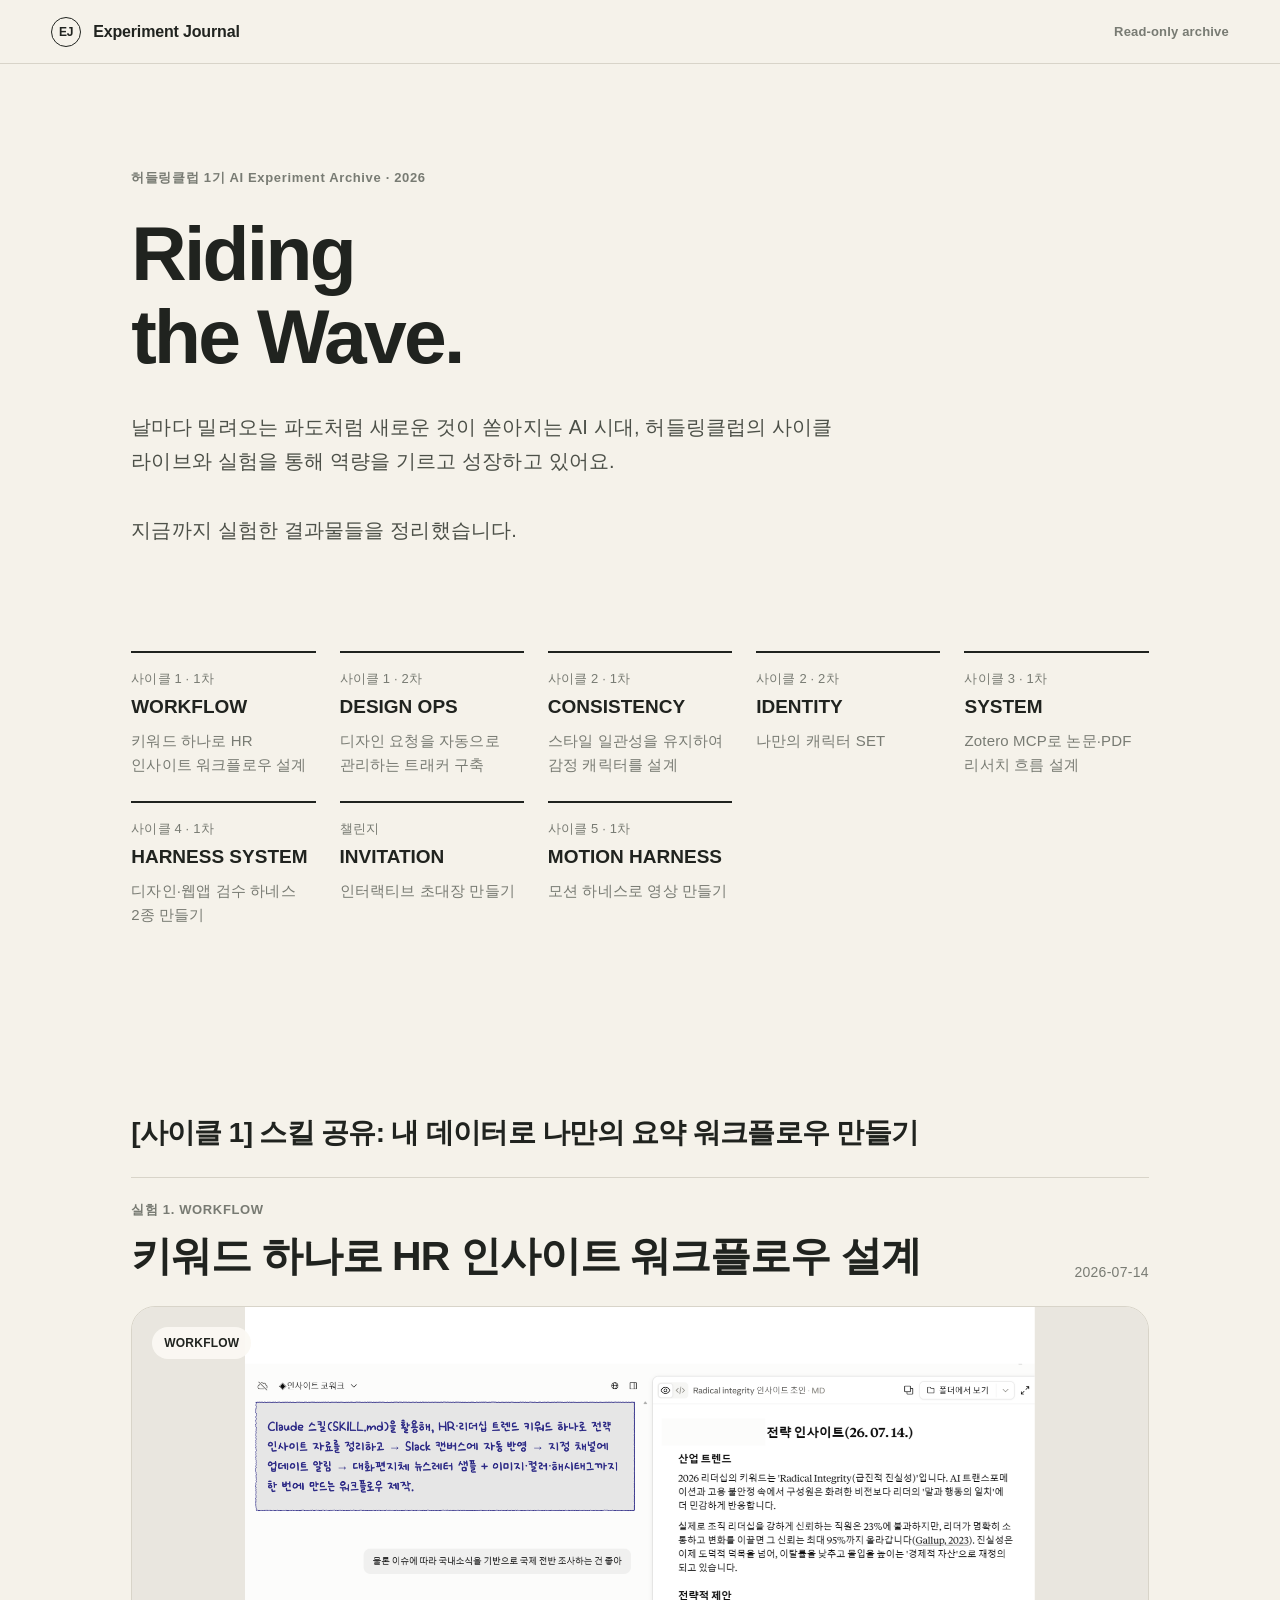
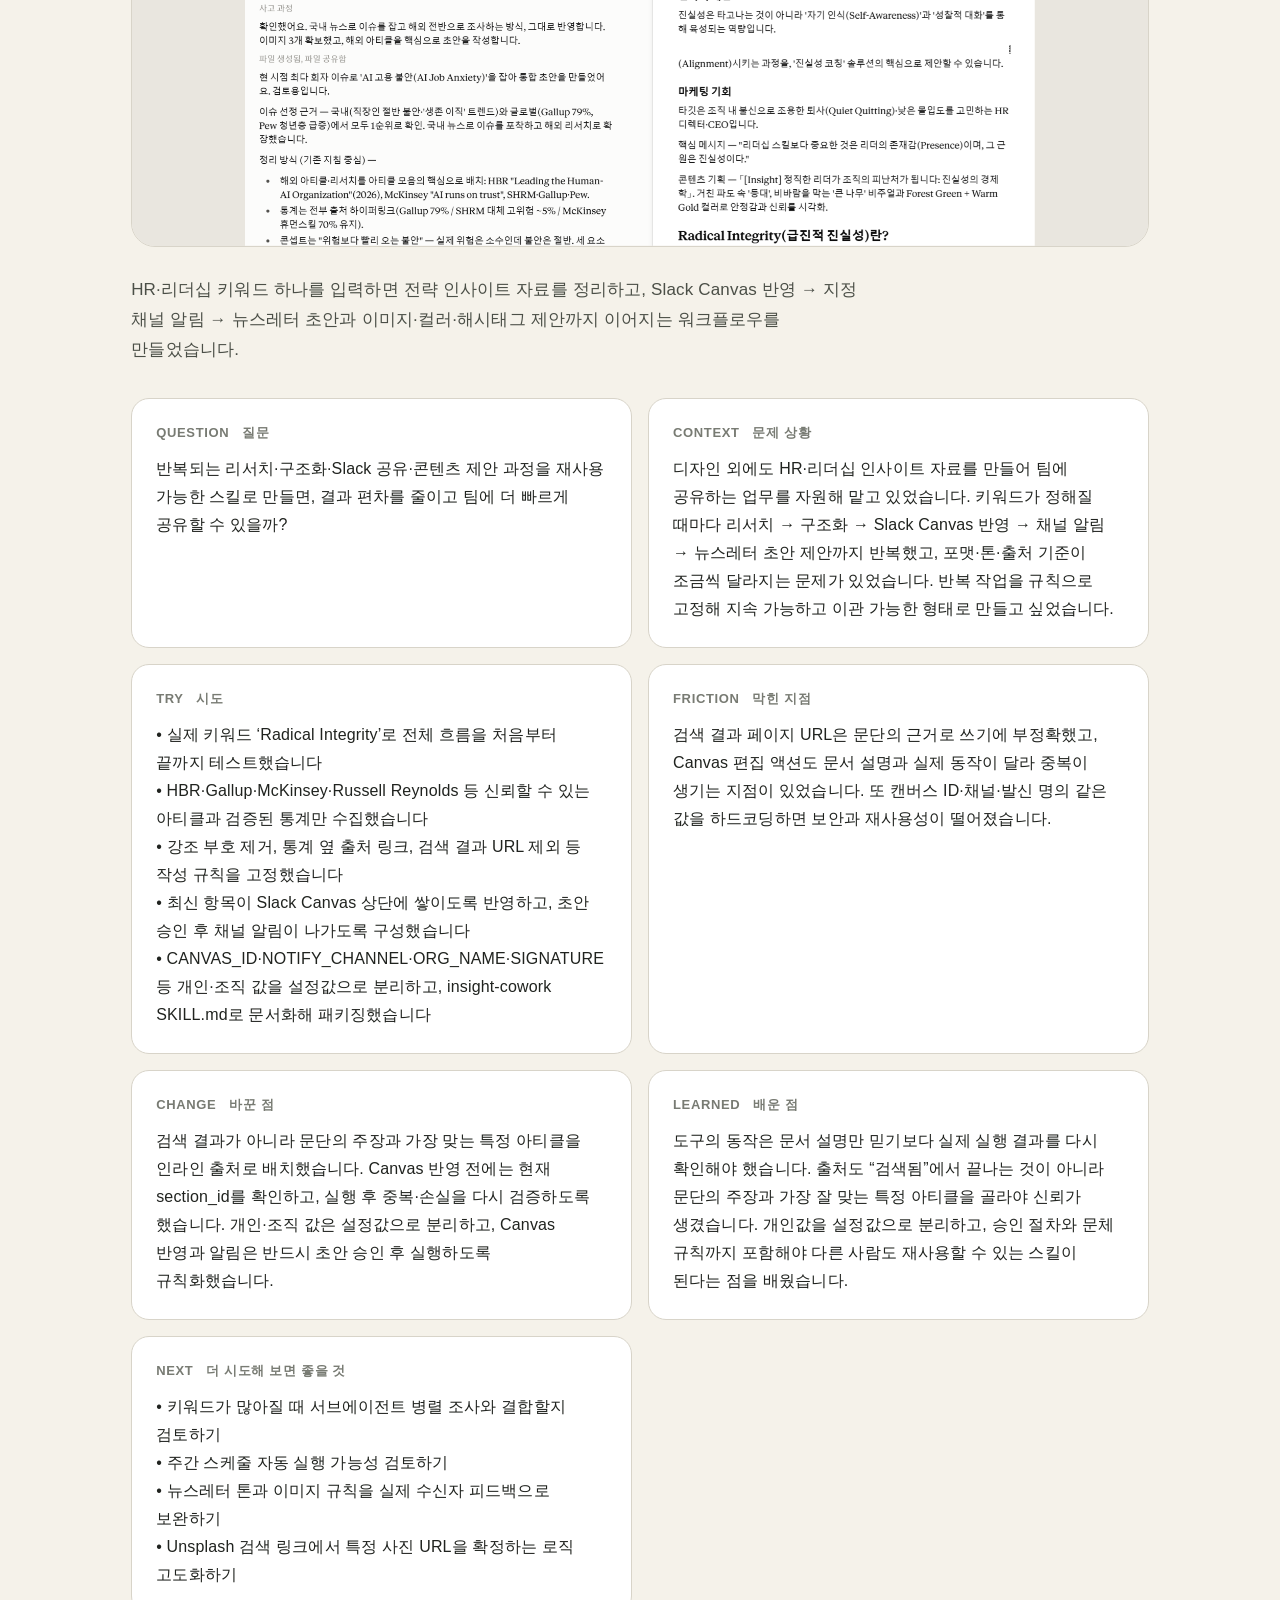
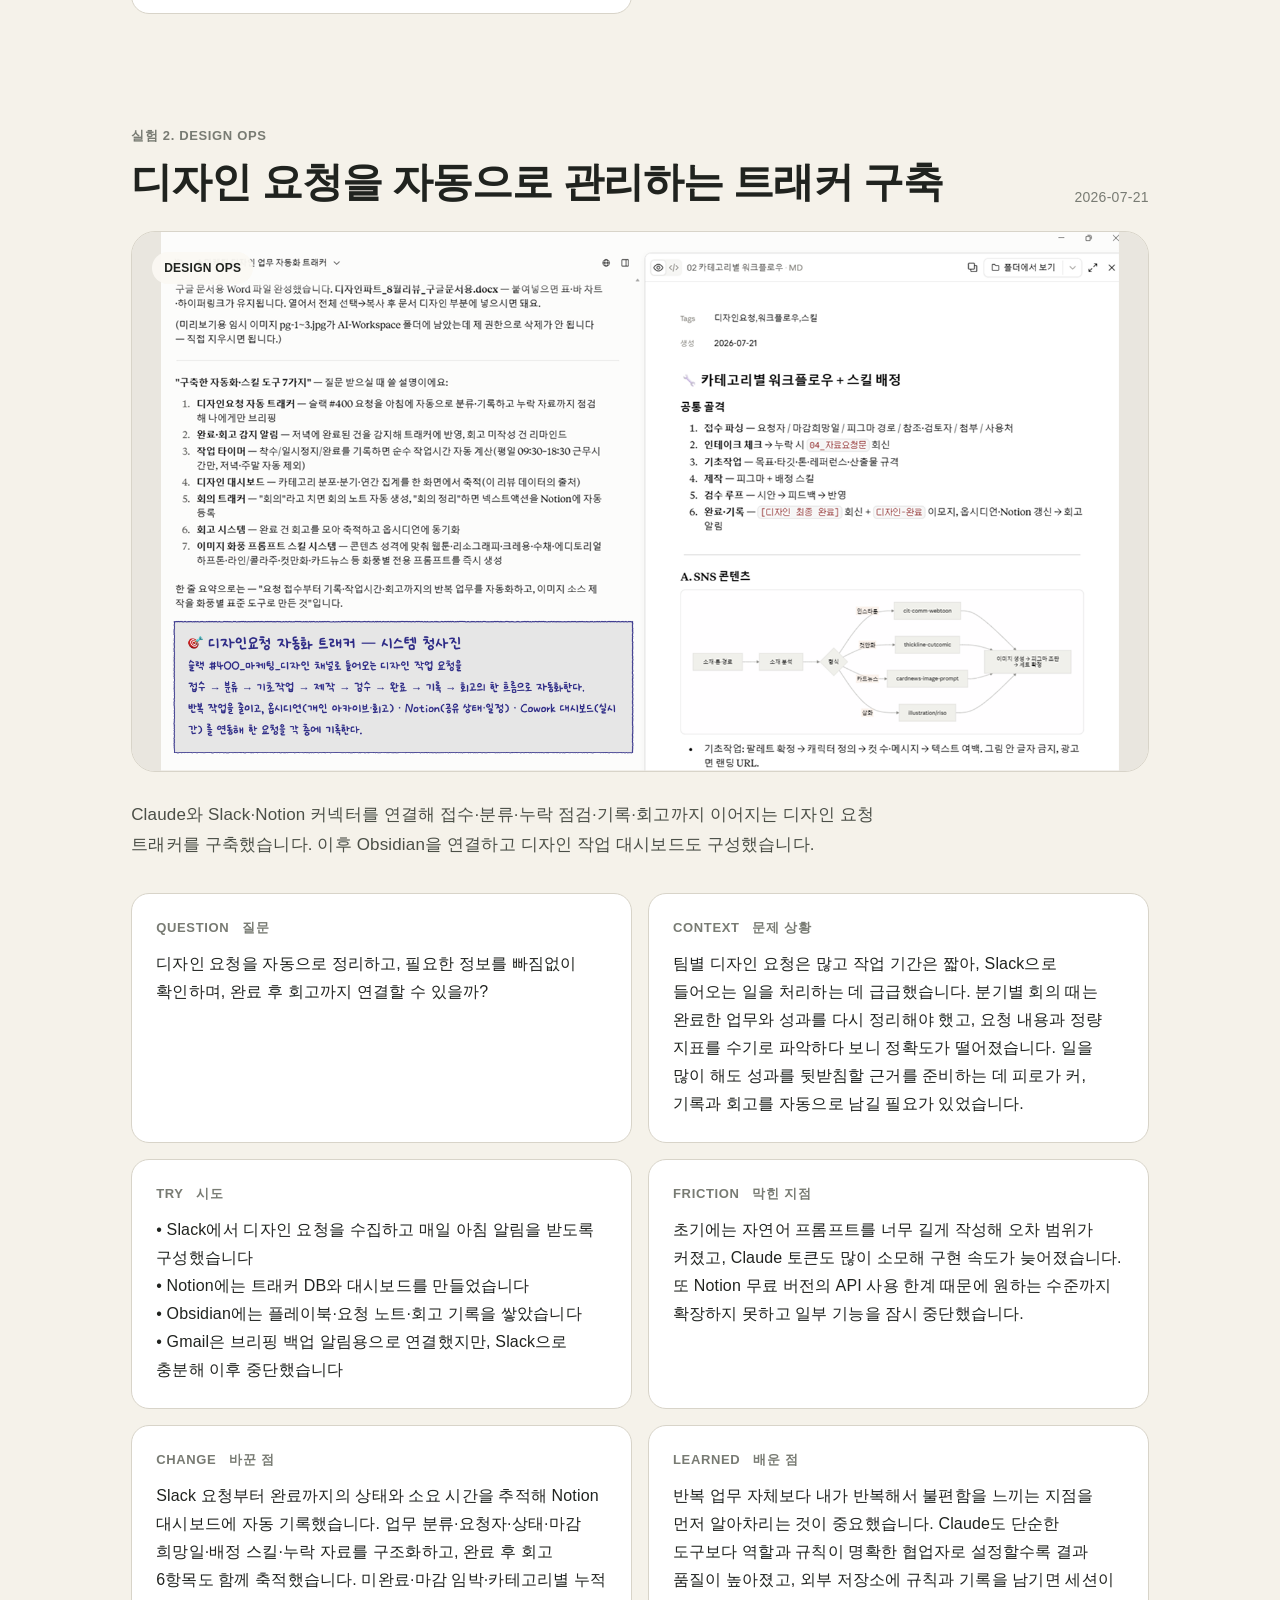
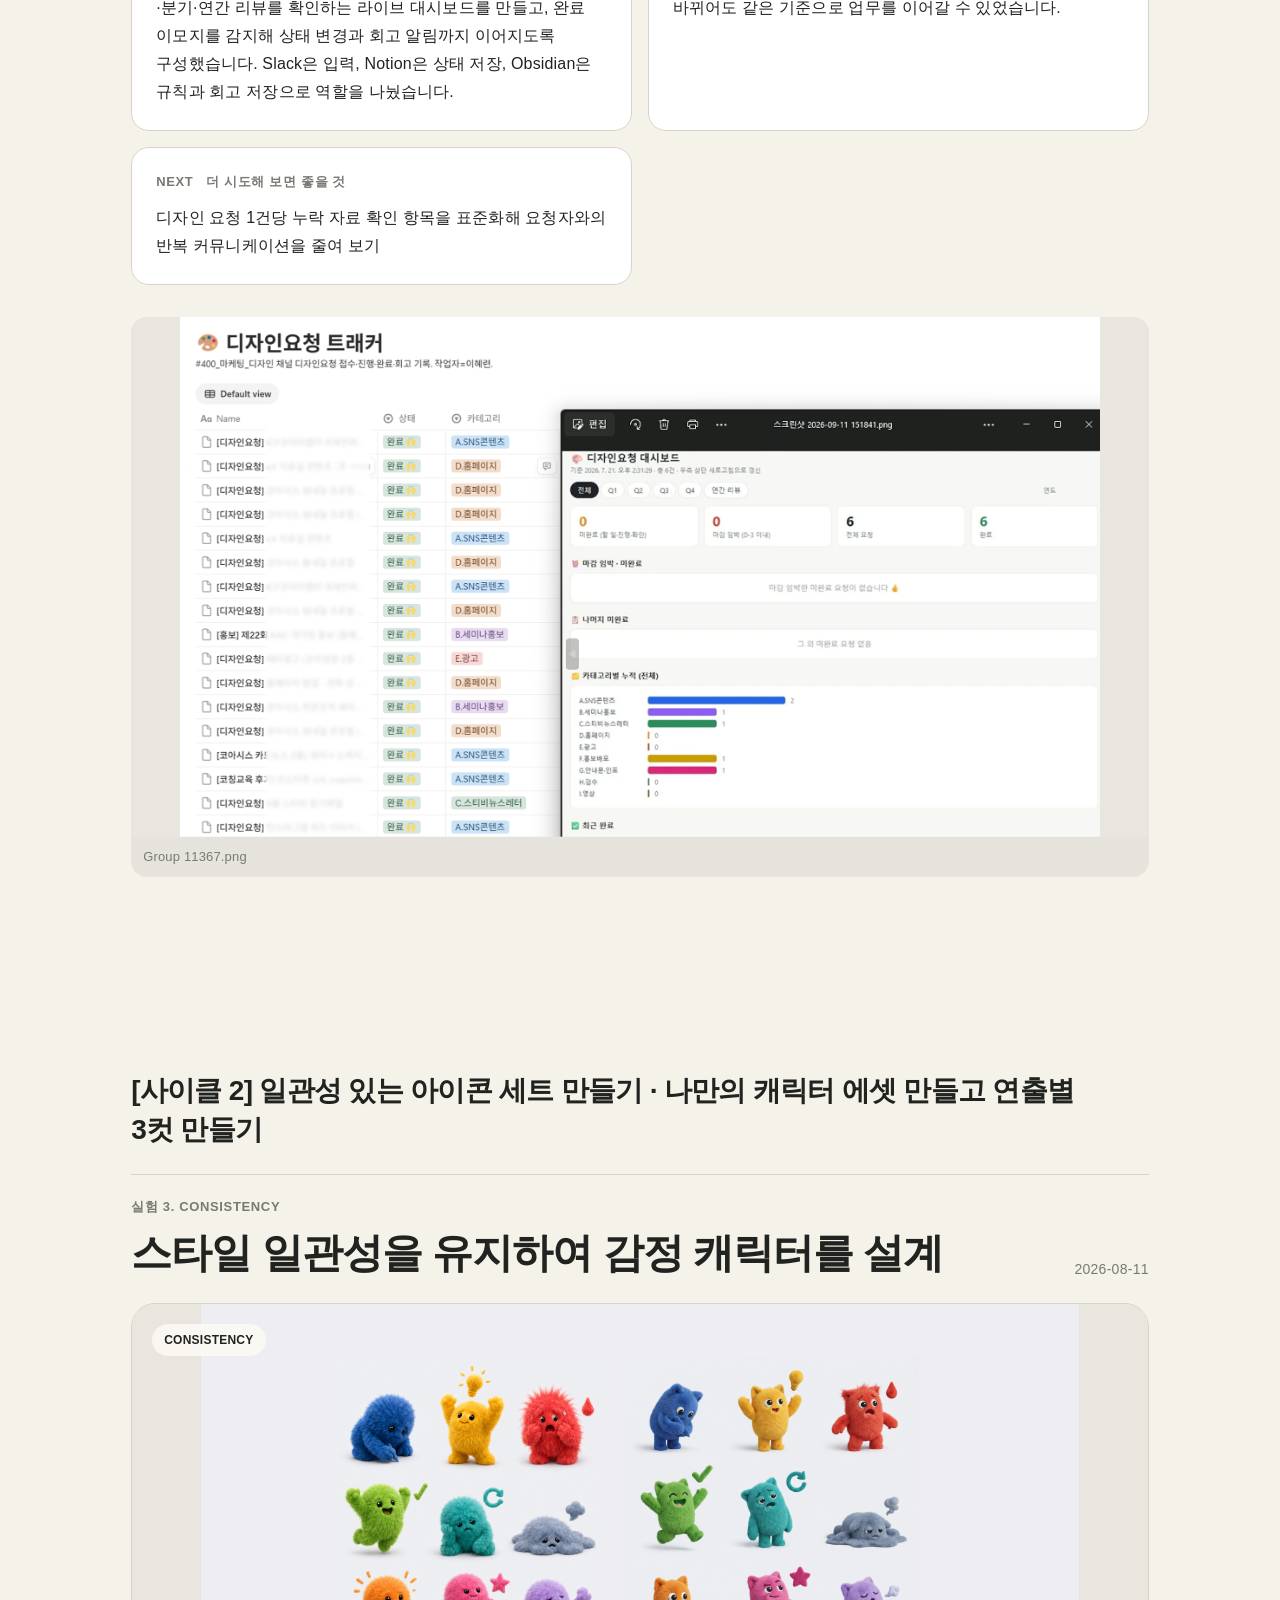
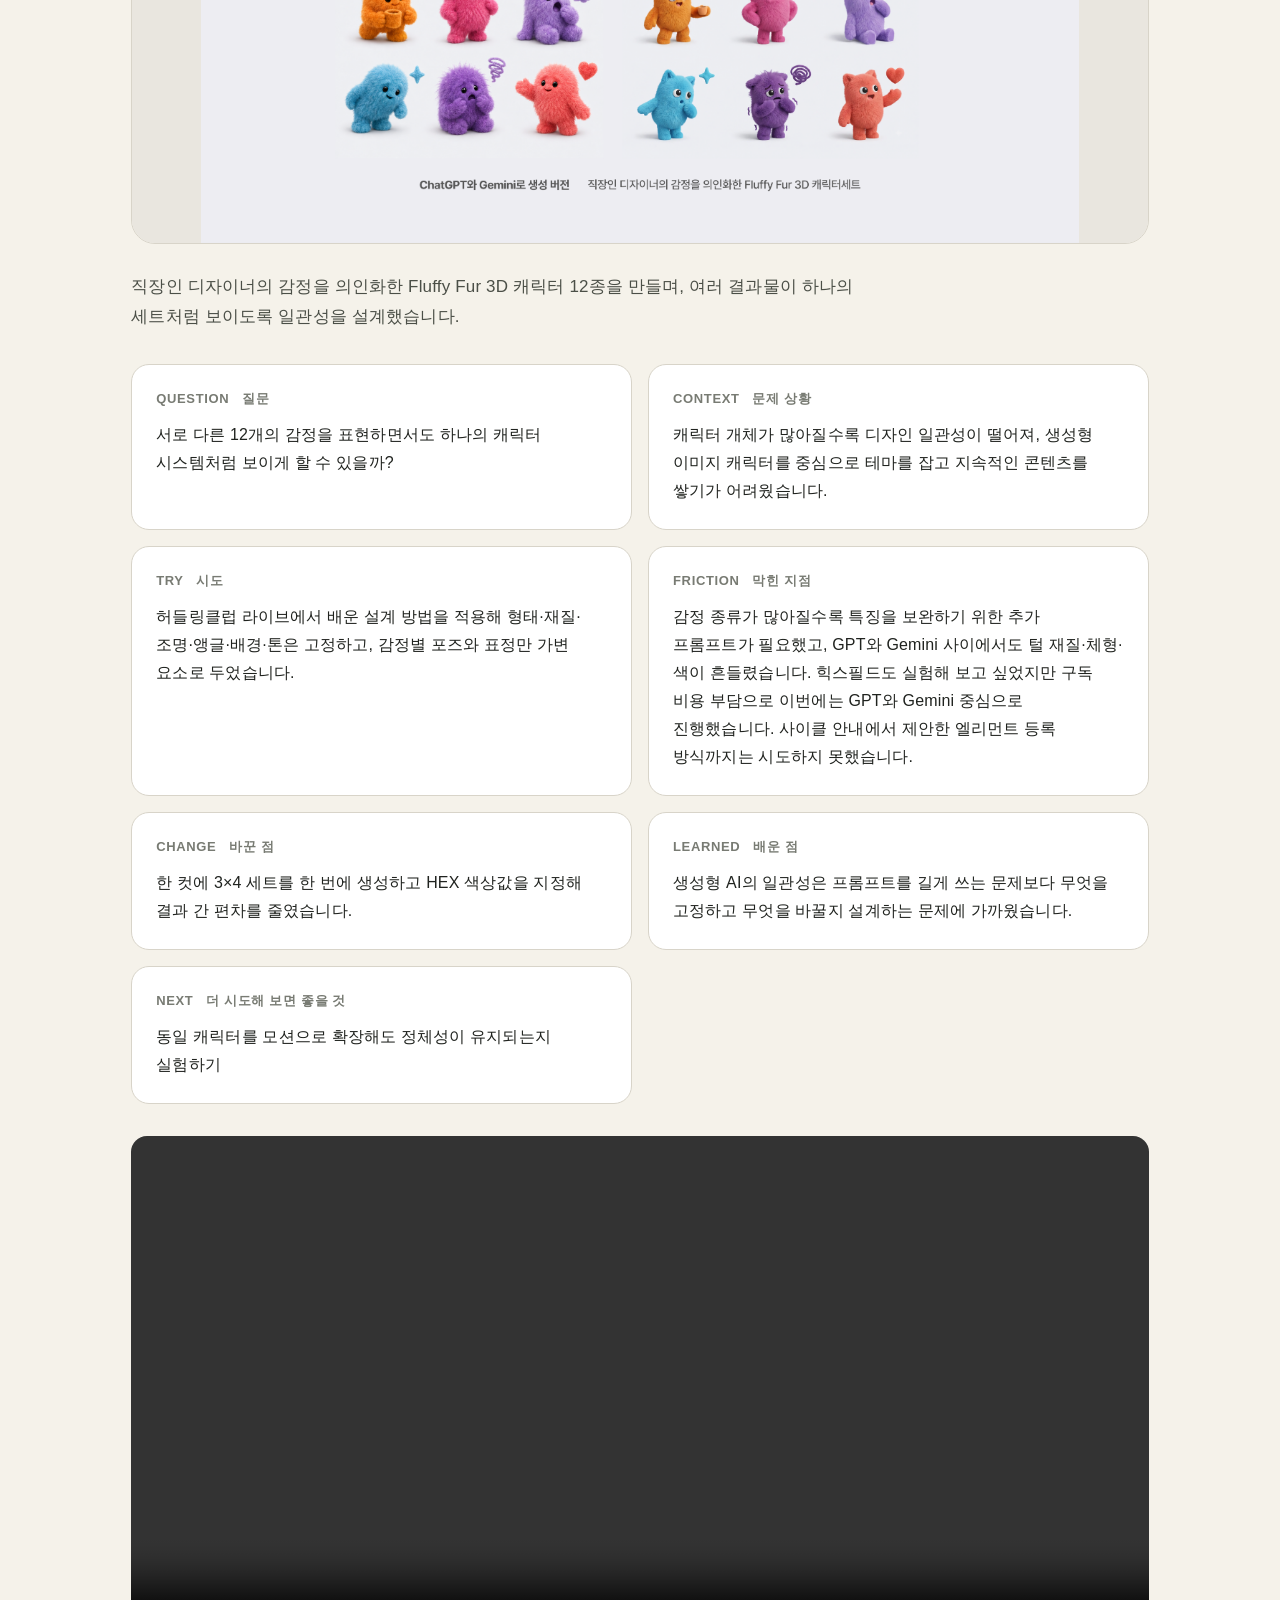
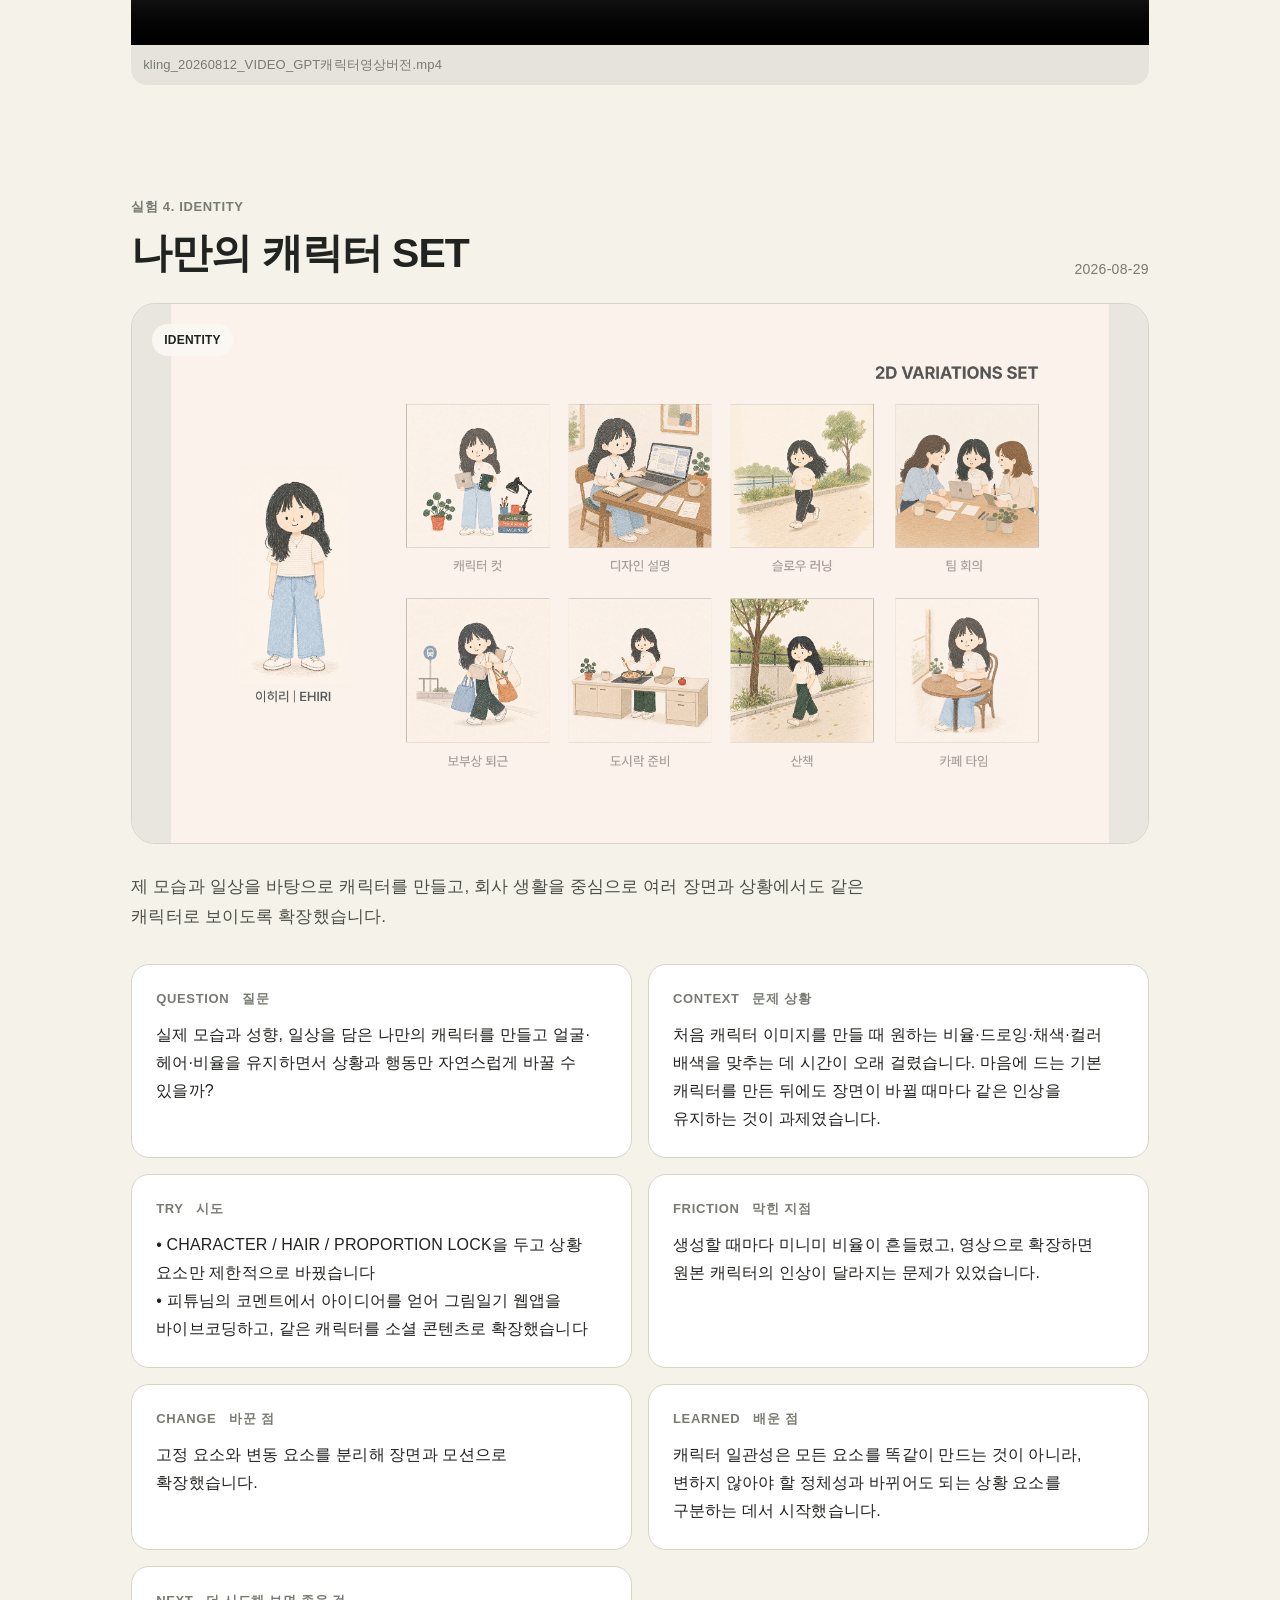
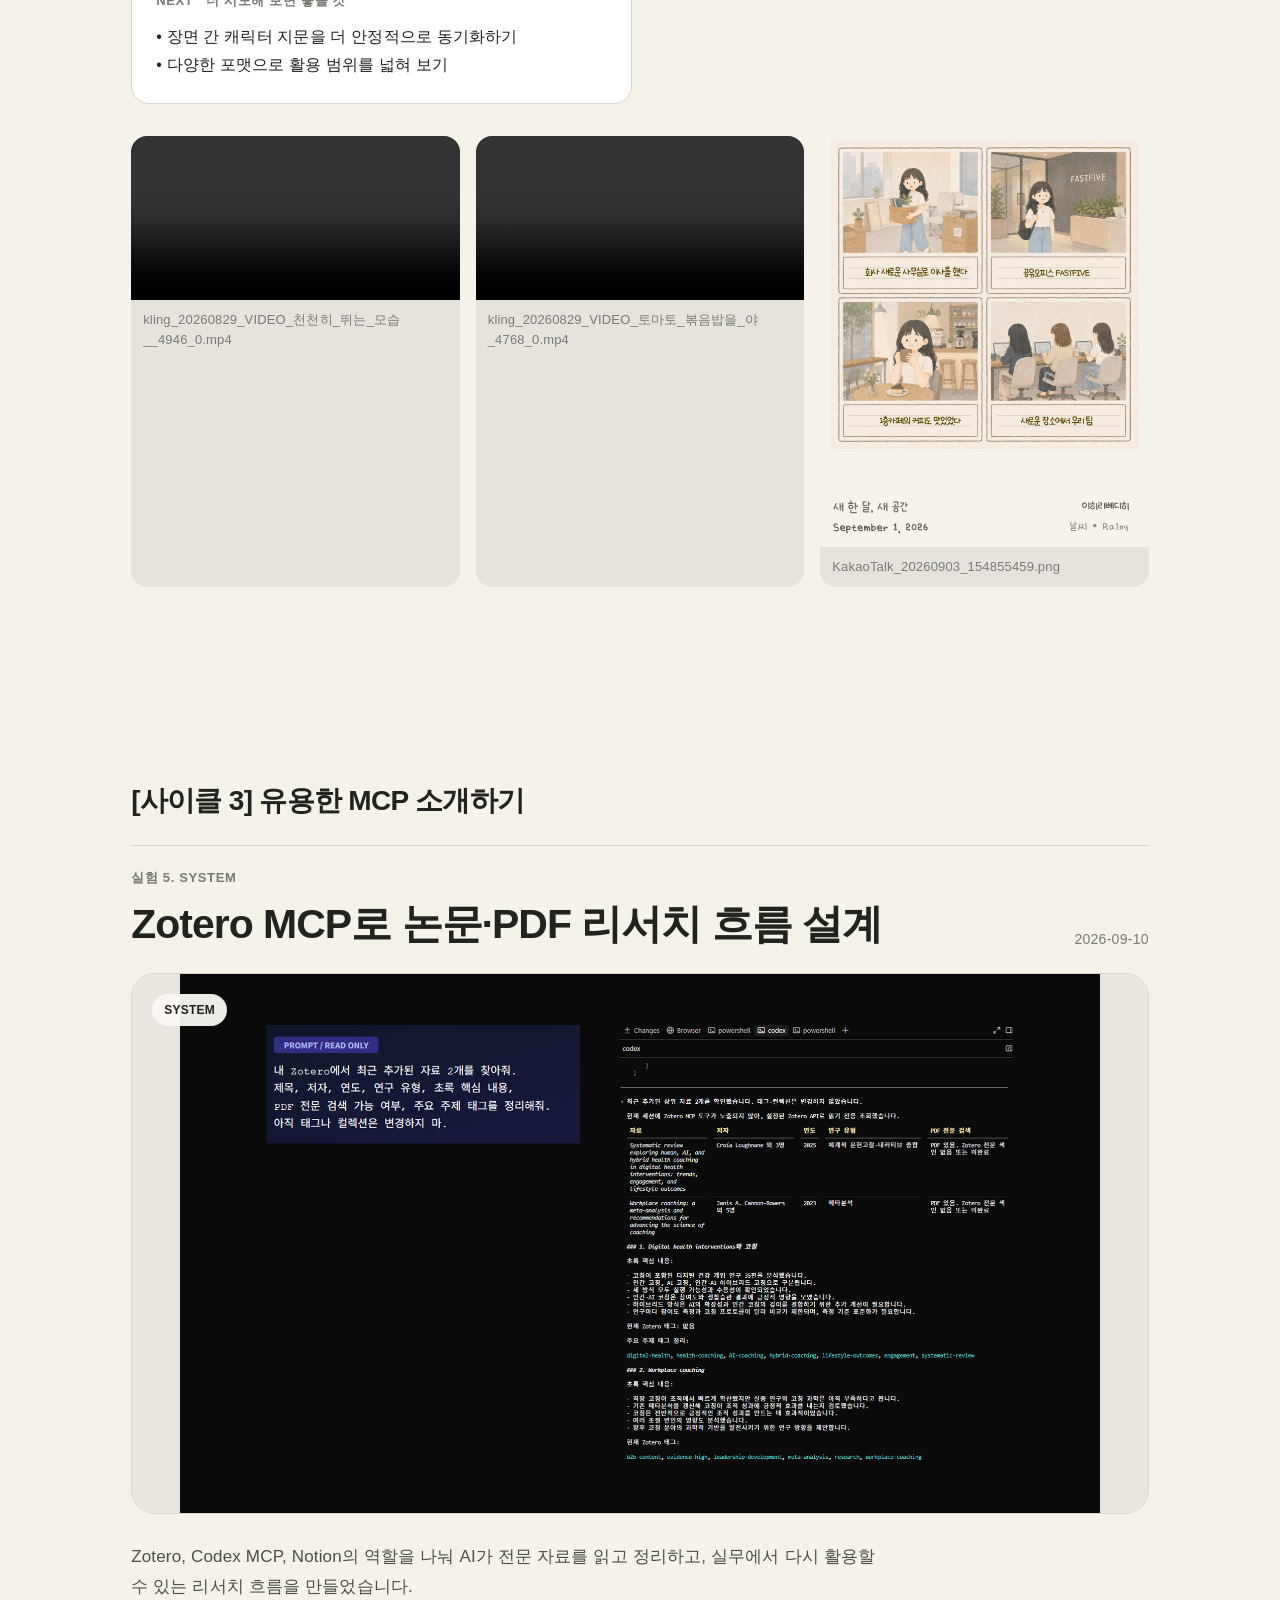
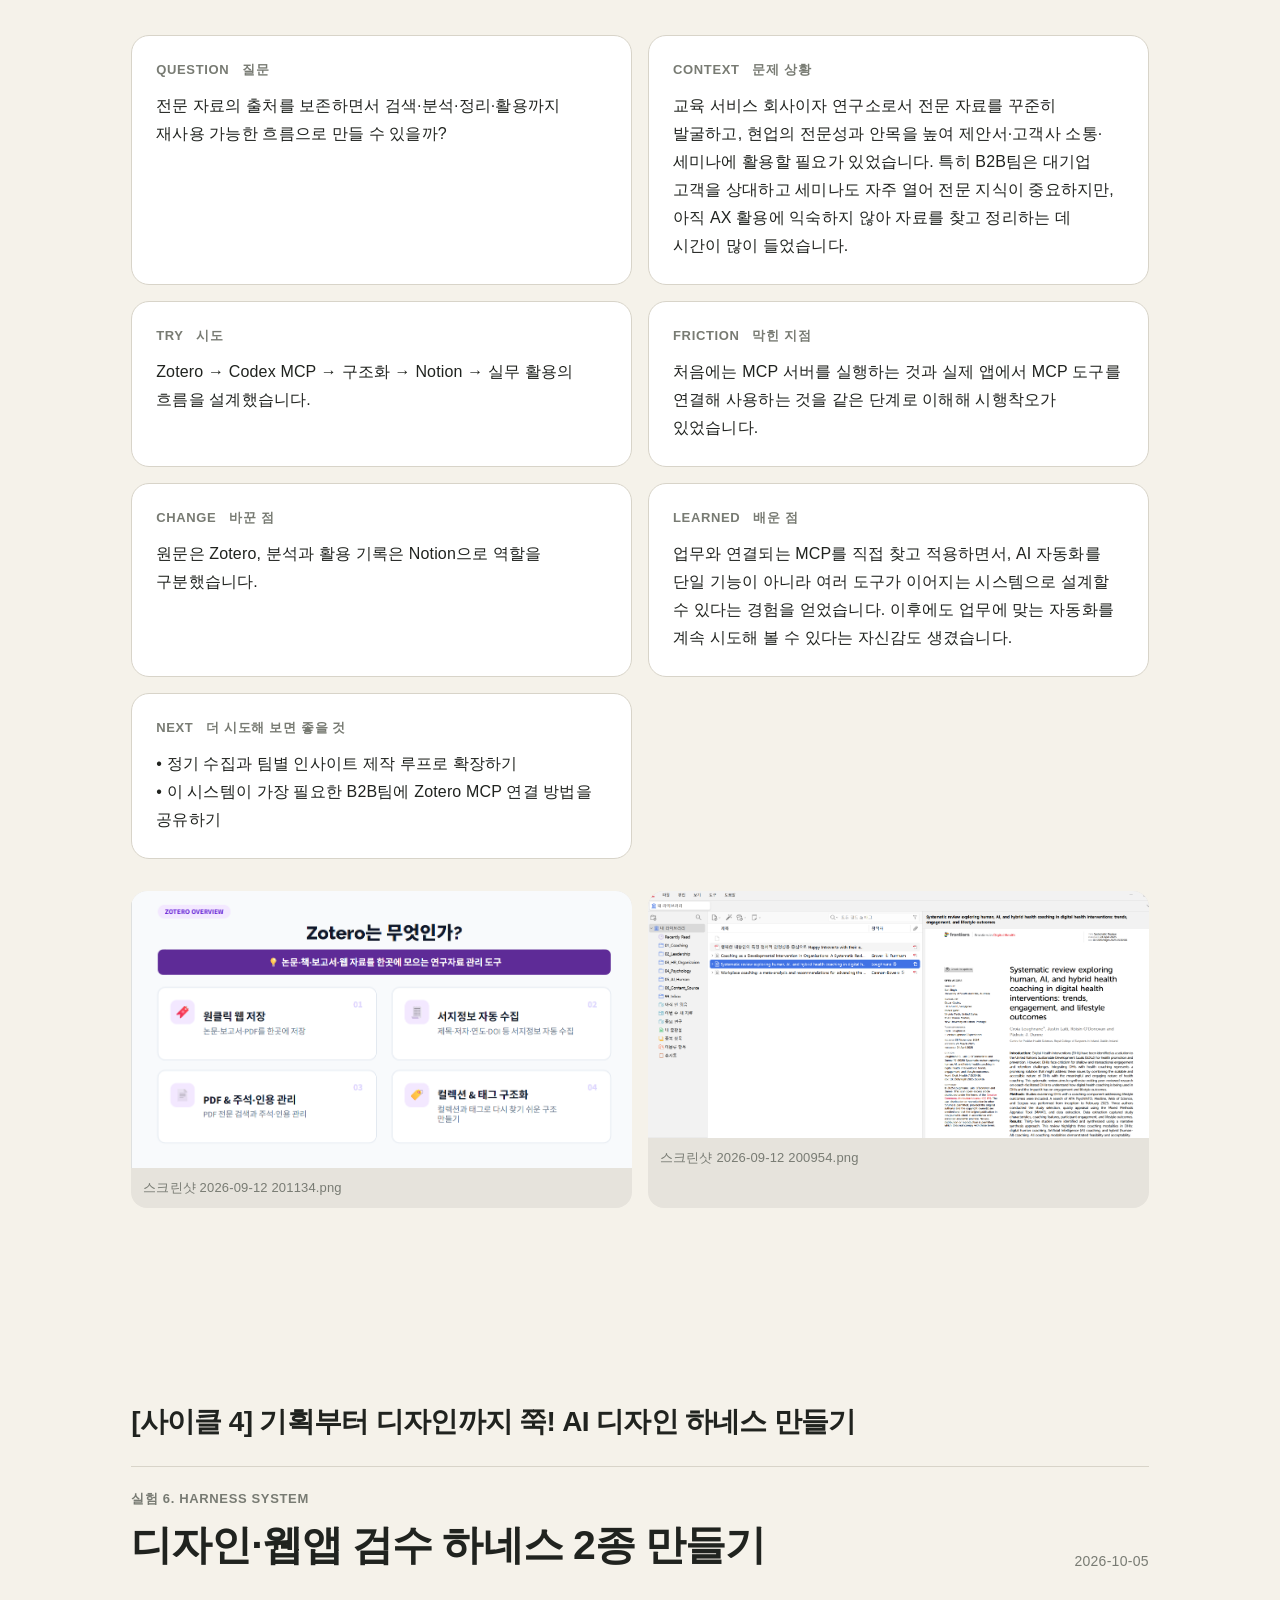
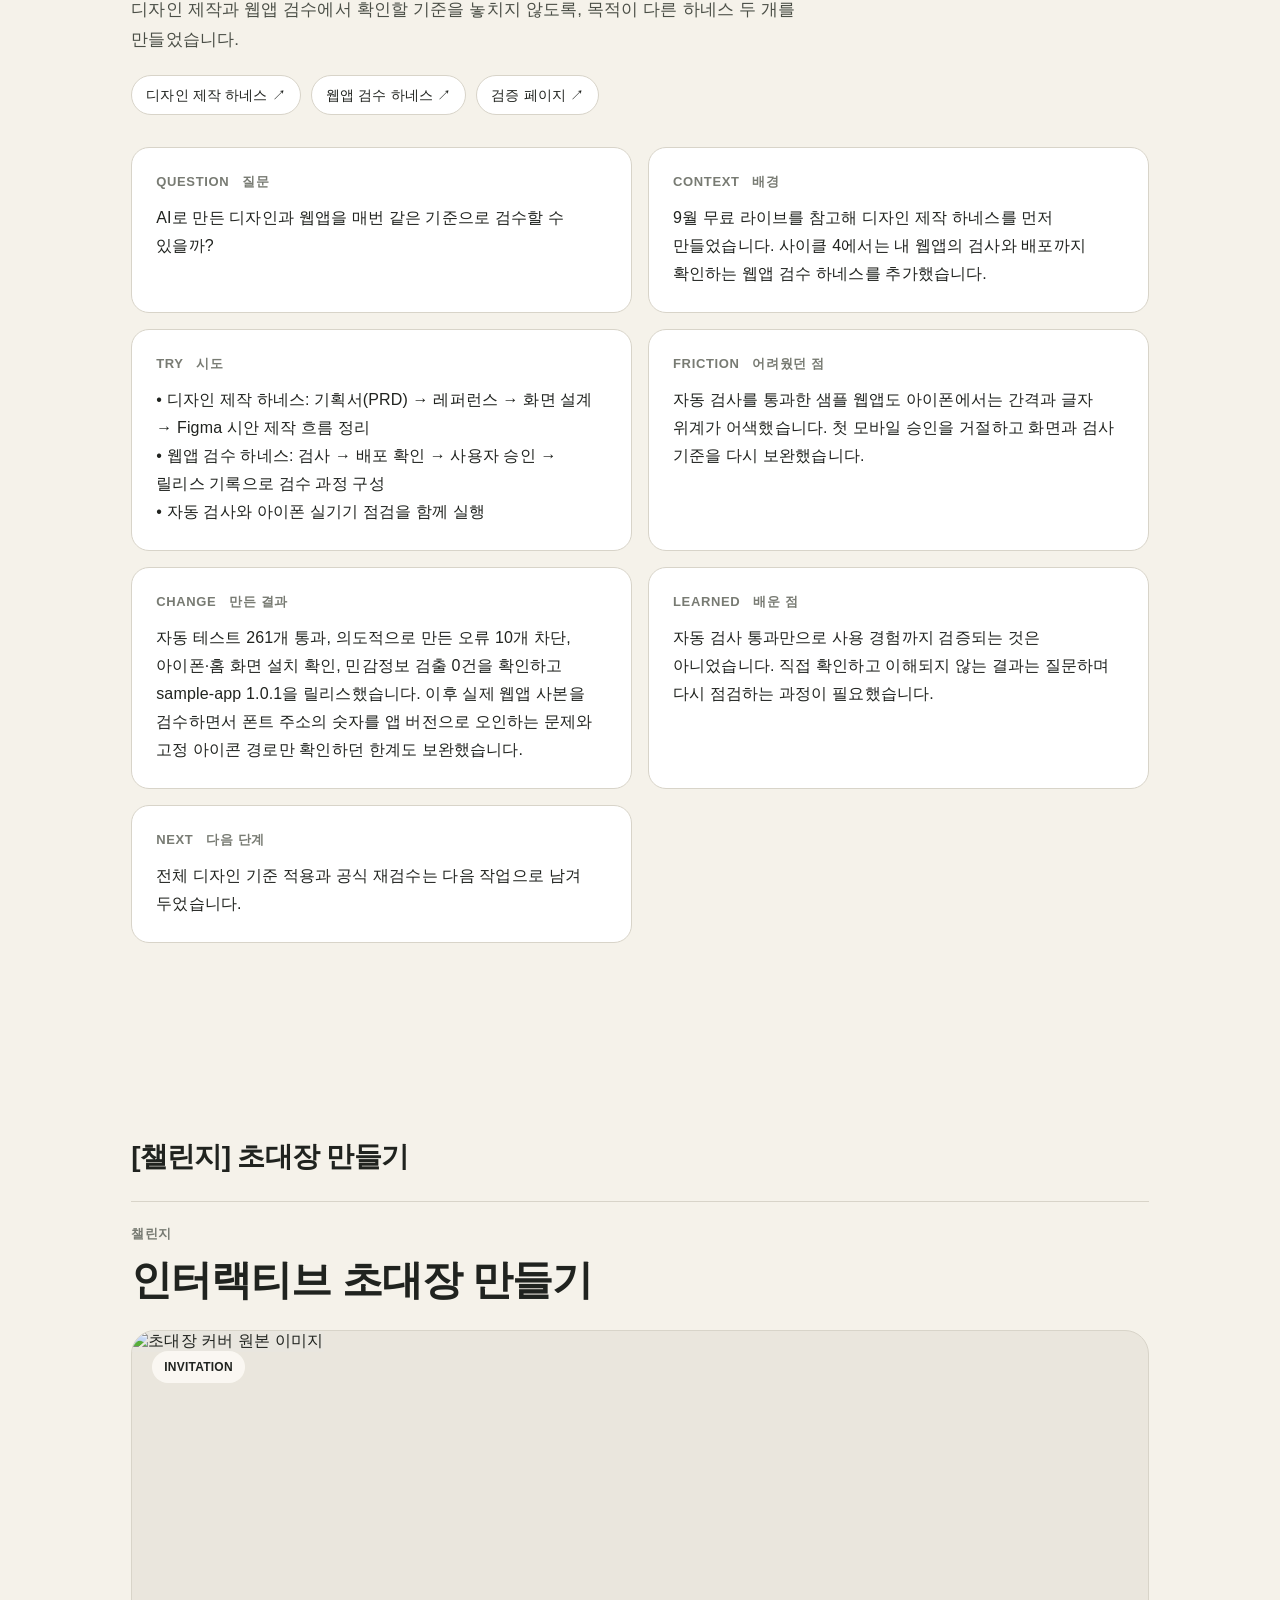
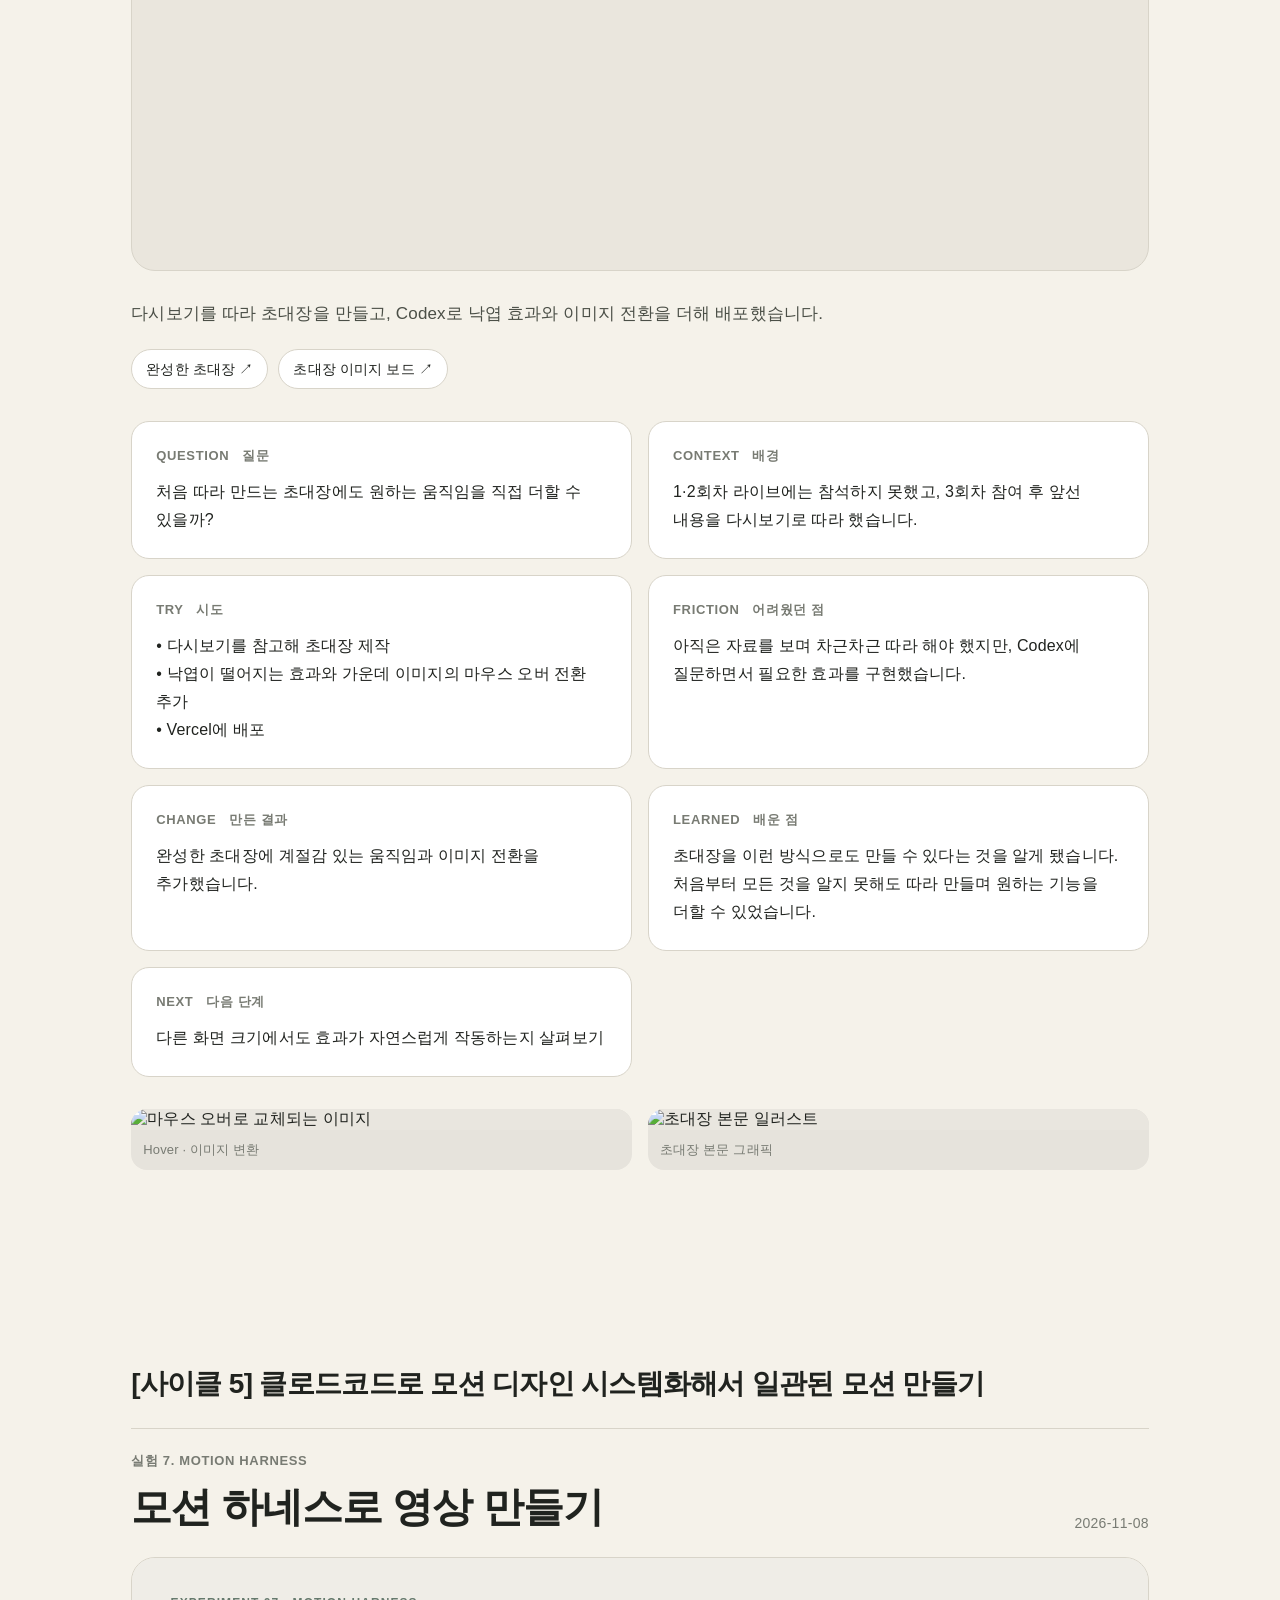
==== commit 49595ab1: "feat: apply readable diagrams and remove Figma shortcut from public review v0.3.66" ====
--- a/index.html
+++ b/index.html
@@ -1,4 +1,4 @@
-<!doctype html><html lang="ko"><head><meta property="og:type" content="website"><meta property="og:title" content="Experiment Journal"><meta property="og:description" content="AI Experiment Archive · 2026"><meta property="og:image" content="https://continuingrace.github.io/experiment-journal-public/og-image.jpg?v=0.3.56"><meta property="og:image:width" content="1200"><meta property="og:image:height" content="630"><meta name="twitter:card" content="summary_large_image"><meta charset="utf-8"><meta name="viewport" content="width=device-width,initial-scale=1,viewport-fit=cover"><meta name="theme-color" content="#f5f2ea"><title>Experiment Journal · Read-only Archive</title><link rel="stylesheet" href="https://cdn.jsdelivr.net/gh/orioncactus/pretendard@v1.3.9/dist/web/static/pretendard.css"><link rel="stylesheet" href="styles.css?v=0.3.65"></head><body><header class="public-top"><div class="brand"><span class="mark">EJ</span><span>Experiment Journal</span></div><span class="read-only">Read-only archive</span></header><main><section class="hero"><div class="eyebrow">허들링클럽 1기 AI Experiment Archive · 2026</div><h1>Riding<br>the Wave.</h1><p>날마다 밀려오는 파도처럼 새로운 것이 쏟아지는 AI 시대, 허들링클럽의 사이클 라이브와 실험을 통해 역량을 기르고 성장하고 있어요.<br><br>지금까지 실험한 결과물들을 정리했습니다.</p></section><section class="timeline" aria-label="실험 요약"><div class="step"><small>사이클 1 · 1차</small><strong>WORKFLOW</strong><span>키워드 하나로 HR 인사이트 워크플로우 설계</span></div><div class="step"><small>사이클 1 · 2차</small><strong>DESIGN OPS</strong><span>디자인 요청을 자동으로 관리하는 트래커 구축</span></div><div class="step"><small>사이클 2 · 1차</small><strong>CONSISTENCY</strong><span>스타일 일관성을 유지하여 감정 캐릭터를 설계</span></div><div class="step"><small>사이클 2 · 2차</small><strong>IDENTITY</strong><span>나만의 캐릭터 SET</span></div><div class="step"><small>사이클 3 · 1차</small><strong>SYSTEM</strong><span>Zotero MCP로 논문·PDF 리서치 흐름 설계</span></div><div class="step"><small>사이클 4 · 1차</small><strong>HARNESS SYSTEM</strong><span>디자인·웹앱 검수 하네스 2종 만들기</span></div><div class="step"><small>챌린지</small><strong>INVITATION</strong><span>인터랙티브 초대장 만들기</span></div><div class="step"><small>사이클 5 · 1차</small><strong>MOTION HARNESS</strong><span>모션 하네스로 영상 만들기</span></div></section><section class="cycle"><header><strong>[사이클 1] 스킬 공유: 내 데이터로 나만의 요약 워크플로우 만들기</strong></header><div class="pair"><article class="experiment"><header class="experiment-head"><div><div class="eyebrow">실험 1. WORKFLOW</div><h2>키워드 하나로 HR 인사이트 워크플로우 설계</h2></div><time>2026-07-14</time></header><div class="card"><div class="cover"><img src="media/image-01.png" alt="키워드 하나로 HR 인사이트 워크플로우 설계"><span class="badge">WORKFLOW</span></div><div class="body"><p class="lead">HR·리더십 키워드 하나를 입력하면 전략 인사이트 자료를 정리하고, Slack Canvas 반영 → 지정 채널 알림 → 뉴스레터 초안과 이미지·컬러·해시태그 제안까지 이어지는 워크플로우를 만들었습니다.</p><div class="stories"><section class="story"><div class="story-label">QUESTION&nbsp;&nbsp; 질문</div><p>반복되는 리서치·구조화·Slack 공유·콘텐츠 제안 과정을 재사용 가능한 스킬로 만들면, 결과 편차를 줄이고 팀에 더 빠르게 공유할 수 있을까?</p></section><section class="story"><div class="story-label">CONTEXT&nbsp;&nbsp; 문제 상황</div><p>디자인 외에도 HR·리더십 인사이트 자료를 만들어 팀에 공유하는 업무를 자원해 맡고 있었습니다. 키워드가 정해질 때마다 리서치 → 구조화 → Slack Canvas 반영 → 채널 알림 → 뉴스레터 초안 제안까지 반복했고, 포맷·톤·출처 기준이 조금씩 달라지는 문제가 있었습니다. 반복 작업을 규칙으로 고정해 지속 가능하고 이관 가능한 형태로 만들고 싶었습니다.</p></section><section class="story"><div class="story-label">TRY&nbsp;&nbsp; 시도</div><p>• 실제 키워드 ‘Radical Integrity’로 전체 흐름을 처음부터 끝까지 테스트했습니다<br>• HBR·Gallup·McKinsey·Russell Reynolds 등 신뢰할 수 있는 아티클과 검증된 통계만 수집했습니다<br>• 강조 부호 제거, 통계 옆 출처 링크, 검색 결과 URL 제외 등 작성 규칙을 고정했습니다<br>• 최신 항목이 Slack Canvas 상단에 쌓이도록 반영하고, 초안 승인 후 채널 알림이 나가도록 구성했습니다<br>• CANVAS_ID·NOTIFY_CHANNEL·ORG_NAME·SIGNATURE 등 개인·조직 값을 설정값으로 분리하고, insight-cowork SKILL.md로 문서화해 패키징했습니다</p></section><section class="story"><div class="story-label">FRICTION&nbsp;&nbsp; 막힌 지점</div><p>검색 결과 페이지 URL은 문단의 근거로 쓰기에 부정확했고, Canvas 편집 액션도 문서 설명과 실제 동작이 달라 중복이 생기는 지점이 있었습니다. 또 캔버스 ID·채널·발신 명의 같은 값을 하드코딩하면 보안과 재사용성이 떨어졌습니다.</p></section><section class="story"><div class="story-label">CHANGE&nbsp;&nbsp; 바꾼 점</div><p>검색 결과가 아니라 문단의 주장과 가장 맞는 특정 아티클을 인라인 출처로 배치했습니다. Canvas 반영 전에는 현재 section_id를 확인하고, 실행 후 중복·손실을 다시 검증하도록 했습니다. 개인·조직 값은 설정값으로 분리하고, Canvas 반영과 알림은 반드시 초안 승인 후 실행하도록 규칙화했습니다.</p></section><section class="story"><div class="story-label">LEARNED&nbsp;&nbsp; 배운 점</div><p>도구의 동작은 문서 설명만 믿기보다 실제 실행 결과를 다시 확인해야 했습니다. 출처도 “검색됨”에서 끝나는 것이 아니라 문단의 주장과 가장 잘 맞는 특정 아티클을 골라야 신뢰가 생겼습니다. 개인값을 설정값으로 분리하고, 승인 절차와 문체 규칙까지 포함해야 다른 사람도 재사용할 수 있는 스킬이 된다는 점을 배웠습니다.</p></section><section class="story"><div class="story-label">NEXT&nbsp;&nbsp; 더 시도해 보면 좋을 것</div><p>• 키워드가 많아질 때 서브에이전트 병렬 조사와 결합할지 검토하기<br>• 주간 스케줄 자동 실행 가능성 검토하기<br>• 뉴스레터 톤과 이미지 규칙을 실제 수신자 피드백으로 보완하기<br>• Unsplash 검색 링크에서 특정 사진 URL을 확정하는 로직 고도화하기</p></section></div></div></div></article><article class="experiment"><header class="experiment-head"><div><div class="eyebrow">실험 2. DESIGN OPS</div><h2>디자인 요청을 자동으로 관리하는 트래커 구축</h2></div><time>2026-07-21</time></header><div class="card"><div class="cover"><img src="media/m_1789210784853tkcq.png" alt="디자인 요청을 자동으로 관리하는 트래커 구축"><span class="badge">DESIGN OPS</span></div><div class="body"><p class="lead">Claude와 Slack·Notion 커넥터를 연결해 접수·분류·누락 점검·기록·회고까지 이어지는 디자인 요청 트래커를 구축했습니다. 이후 Obsidian을 연결하고 디자인 작업 대시보드도 구성했습니다.</p><div class="stories"><section class="story"><div class="story-label">QUESTION&nbsp;&nbsp; 질문</div><p>디자인 요청을 자동으로 정리하고, 필요한 정보를 빠짐없이 확인하며, 완료 후 회고까지 연결할 수 있을까?</p></section><section class="story"><div class="story-label">CONTEXT&nbsp;&nbsp; 문제 상황</div><p>팀별 디자인 요청은 많고 작업 기간은 짧아, Slack으로 들어오는 일을 처리하는 데 급급했습니다. 분기별 회의 때는 완료한 업무와 성과를 다시 정리해야 했고, 요청 내용과 정량 지표를 수기로 파악하다 보니 정확도가 떨어졌습니다. 일을 많이 해도 성과를 뒷받침할 근거를 준비하는 데 피로가 커, 기록과 회고를 자동으로 남길 필요가 있었습니다.</p></section><section class="story"><div class="story-label">TRY&nbsp;&nbsp; 시도</div><p>• Slack에서 디자인 요청을 수집하고 매일 아침 알림을 받도록 구성했습니다<br>• Notion에는 트래커 DB와 대시보드를 만들었습니다<br>• Obsidian에는 플레이북·요청 노트·회고 기록을 쌓았습니다<br>• Gmail은 브리핑 백업 알림용으로 연결했지만, Slack으로 충분해 이후 중단했습니다</p></section><section class="story"><div class="story-label">FRICTION&nbsp;&nbsp; 막힌 지점</div><p>초기에는 자연어 프롬프트를 너무 길게 작성해 오차 범위가 커졌고, Claude 토큰도 많이 소모해 구현 속도가 늦어졌습니다. 또 Notion 무료 버전의 API 사용 한계 때문에 원하는 수준까지 확장하지 못하고 일부 기능을 잠시 중단했습니다.</p></section><section class="story"><div class="story-label">CHANGE&nbsp;&nbsp; 바꾼 점</div><p>Slack 요청부터 완료까지의 상태와 소요 시간을 추적해 Notion 대시보드에 자동 기록했습니다. 업무 분류·요청자·상태·마감 희망일·배정 스킬·누락 자료를 구조화하고, 완료 후 회고 6항목도 함께 축적했습니다. 미완료·마감 임박·카테고리별 누적·분기·연간 리뷰를 확인하는 라이브 대시보드를 만들고, 완료 이모지를 감지해 상태 변경과 회고 알림까지 이어지도록 구성했습니다. Slack은 입력, Notion은 상태 저장, Obsidian은 규칙과 회고 저장으로 역할을 나눴습니다.</p></section><section class="story"><div class="story-label">LEARNED&nbsp;&nbsp; 배운 점</div><p>반복 업무 자체보다 내가 반복해서 불편함을 느끼는 지점을 먼저 알아차리는 것이 중요했습니다. Claude도 단순한 도구보다 역할과 규칙이 명확한 협업자로 설정할수록 결과 품질이 높아졌고, 외부 저장소에 규칙과 기록을 남기면 세션이 바뀌어도 같은 기준으로 업무를 이어갈 수 있었습니다.</p></section><section class="story"><div class="story-label">NEXT&nbsp;&nbsp; 더 시도해 보면 좋을 것</div><p>디자인 요청 1건당 누락 자료 확인 항목을 표준화해 요청자와의 반복 커뮤니케이션을 줄여 보기</p></section></div><div class="gallery"><figure><img src="media/image-03.png" alt="Group 11367.png"><figcaption>Group 11367.png</figcaption></figure></div></div></div></article></div></section><section class="cycle"><header><strong>[사이클 2] 일관성 있는 아이콘 세트 만들기 · 나만의 캐릭터 에셋 만들고 연출별 3컷 만들기</strong></header><div class="pair"><article class="experiment"><header class="experiment-head"><div><div class="eyebrow">실험 3. CONSISTENCY</div><h2>스타일 일관성을 유지하여 감정 캐릭터를 설계</h2></div><time>2026-08-11</time></header><div class="card"><div class="cover"><img src="media/image-04.png" alt="스타일 일관성을 유지하여 감정 캐릭터를 설계"><span class="badge">CONSISTENCY</span></div><div class="body"><p class="lead">직장인 디자이너의 감정을 의인화한 Fluffy Fur 3D 캐릭터 12종을 만들며, 여러 결과물이 하나의 세트처럼 보이도록 일관성을 설계했습니다.</p><div class="stories"><section class="story"><div class="story-label">QUESTION&nbsp;&nbsp; 질문</div><p>서로 다른 12개의 감정을 표현하면서도 하나의 캐릭터 시스템처럼 보이게 할 수 있을까?</p></section><section class="story"><div class="story-label">CONTEXT&nbsp;&nbsp; 문제 상황</div><p>캐릭터 개체가 많아질수록 디자인 일관성이 떨어져, 생성형 이미지 캐릭터를 중심으로 테마를 잡고 지속적인 콘텐츠를 쌓기가 어려웠습니다.</p></section><section class="story"><div class="story-label">TRY&nbsp;&nbsp; 시도</div><p>허들링클럽 라이브에서 배운 설계 방법을 적용해 형태·재질·조명·앵글·배경·톤은 고정하고, 감정별 포즈와 표정만 가변 요소로 두었습니다.</p></section><section class="story"><div class="story-label">FRICTION&nbsp;&nbsp; 막힌 지점</div><p>감정 종류가 많아질수록 특징을 보완하기 위한 추가 프롬프트가 필요했고, GPT와 Gemini 사이에서도 털 재질·체형·색이 흔들렸습니다. 힉스필드도 실험해 보고 싶었지만 구독 비용 부담으로 이번에는 GPT와 Gemini 중심으로 진행했습니다. 사이클 안내에서 제안한 엘리먼트 등록 방식까지는 시도하지 못했습니다.</p></section><section class="story"><div class="story-label">CHANGE&nbsp;&nbsp; 바꾼 점</div><p>한 컷에 3×4 세트를 한 번에 생성하고 HEX 색상값을 지정해 결과 간 편차를 줄였습니다.</p></section><section class="story"><div class="story-label">LEARNED&nbsp;&nbsp; 배운 점</div><p>생성형 AI의 일관성은 프롬프트를 길게 쓰는 문제보다 무엇을 고정하고 무엇을 바꿀지 설계하는 문제에 가까웠습니다.</p></section><section class="story"><div class="story-label">NEXT&nbsp;&nbsp; 더 시도해 보면 좋을 것</div><p>동일 캐릭터를 모션으로 확장해도 정체성이 유지되는지 실험하기</p></section></div><div class="gallery"><figure><video src="media/video-05.mp4#t=0.001" controls playsinline aria-label="kling_20260812_VIDEO_GPT캐릭터영상버전.mp4" preload="metadata"></video><figcaption>kling_20260812_VIDEO_GPT캐릭터영상버전.mp4</figcaption></figure></div></div></div></article><article class="experiment"><header class="experiment-head"><div><div class="eyebrow">실험 4. IDENTITY</div><h2>나만의 캐릭터 SET</h2></div><time>2026-08-29</time></header><div class="card"><div class="cover"><img src="media/image-06.jpg" alt="나만의 캐릭터 SET"><span class="badge">IDENTITY</span></div><div class="body"><p class="lead">제 모습과 일상을 바탕으로 캐릭터를 만들고, 회사 생활을 중심으로 여러 장면과 상황에서도 같은 캐릭터로 보이도록 확장했습니다.</p><div class="stories"><section class="story"><div class="story-label">QUESTION&nbsp;&nbsp; 질문</div><p>실제 모습과 성향, 일상을 담은 나만의 캐릭터를 만들고 얼굴·헤어·비율을 유지하면서 상황과 행동만 자연스럽게 바꿀 수 있을까?</p></section><section class="story"><div class="story-label">CONTEXT&nbsp;&nbsp; 문제 상황</div><p>처음 캐릭터 이미지를 만들 때 원하는 비율·드로잉·채색·컬러 배색을 맞추는 데 시간이 오래 걸렸습니다. 마음에 드는 기본 캐릭터를 만든 뒤에도 장면이 바뀔 때마다 같은 인상을 유지하는 것이 과제였습니다.</p></section><section class="story"><div class="story-label">TRY&nbsp;&nbsp; 시도</div><p>• CHARACTER / HAIR / PROPORTION LOCK을 두고 상황 요소만 제한적으로 바꿨습니다<br>• 피튜님의 코멘트에서 아이디어를 얻어 그림일기 웹앱을 바이브코딩하고, 같은 캐릭터를 소셜 콘텐츠로 확장했습니다</p></section><section class="story"><div class="story-label">FRICTION&nbsp;&nbsp; 막힌 지점</div><p>생성할 때마다 미니미 비율이 흔들렸고, 영상으로 확장하면 원본 캐릭터의 인상이 달라지는 문제가 있었습니다.</p></section><section class="story"><div class="story-label">CHANGE&nbsp;&nbsp; 바꾼 점</div><p>고정 요소와 변동 요소를 분리해 장면과 모션으로 확장했습니다.</p></section><section class="story"><div class="story-label">LEARNED&nbsp;&nbsp; 배운 점</div><p>캐릭터 일관성은 모든 요소를 똑같이 만드는 것이 아니라, 변하지 않아야 할 정체성과 바뀌어도 되는 상황 요소를 구분하는 데서 시작했습니다.</p></section><section class="story"><div class="story-label">NEXT&nbsp;&nbsp; 더 시도해 보면 좋을 것</div><p>• 장면 간 캐릭터 지문을 더 안정적으로 동기화하기<br>• 다양한 포맷으로 활용 범위를 넓혀 보기</p></section></div><div class="gallery"><figure><video src="media/video-07.mp4#t=0.001" controls playsinline aria-label="kling_20260829_VIDEO_천천히_뛰는_모습__4946_0.mp4" preload="metadata"></video><figcaption>kling_20260829_VIDEO_천천히_뛰는_모습__4946_0.mp4</figcaption></figure><figure><video src="media/video-08.mp4#t=0.001" controls playsinline aria-label="kling_20260829_VIDEO_토마토_볶음밥을_야_4768_0.mp4" preload="metadata"></video><figcaption>kling_20260829_VIDEO_토마토_볶음밥을_야_4768_0.mp4</figcaption></figure><figure><img src="media/image-09.png" alt="KakaoTalk_20260903_154855459.png"><figcaption>KakaoTalk_20260903_154855459.png</figcaption></figure></div></div></div></article></div></section><section class="cycle"><header><strong>[사이클 3] 유용한 MCP 소개하기</strong></header><div class="pair"><article class="experiment"><header class="experiment-head"><div><div class="eyebrow">실험 5. SYSTEM</div><h2>Zotero MCP로 논문·PDF 리서치 흐름 설계</h2></div><time>2026-09-10</time></header><div class="card"><div class="cover"><img src="media/image-10.png" alt="Zotero MCP로 논문·PDF 리서치 흐름 설계"><span class="badge">SYSTEM</span></div><div class="body"><p class="lead">Zotero, Codex MCP, Notion의 역할을 나눠 AI가 전문 자료를 읽고 정리하고, 실무에서 다시 활용할 수 있는 리서치 흐름을 만들었습니다.</p><div class="stories"><section class="story"><div class="story-label">QUESTION&nbsp;&nbsp; 질문</div><p>전문 자료의 출처를 보존하면서 검색·분석·정리·활용까지 재사용 가능한 흐름으로 만들 수 있을까?</p></section><section class="story"><div class="story-label">CONTEXT&nbsp;&nbsp; 문제 상황</div><p>교육 서비스 회사이자 연구소로서 전문 자료를 꾸준히 발굴하고, 현업의 전문성과 안목을 높여 제안서·고객사 소통·세미나에 활용할 필요가 있었습니다. 특히 B2B팀은 대기업 고객을 상대하고 세미나도 자주 열어 전문 지식이 중요하지만, 아직 AX 활용에 익숙하지 않아 자료를 찾고 정리하는 데 시간이 많이 들었습니다.</p></section><section class="story"><div class="story-label">TRY&nbsp;&nbsp; 시도</div><p>Zotero → Codex MCP → 구조화 → Notion → 실무 활용의 흐름을 설계했습니다.</p></section><section class="story"><div class="story-label">FRICTION&nbsp;&nbsp; 막힌 지점</div><p>처음에는 MCP 서버를 실행하는 것과 실제 앱에서 MCP 도구를 연결해 사용하는 것을 같은 단계로 이해해 시행착오가 있었습니다.</p></section><section class="story"><div class="story-label">CHANGE&nbsp;&nbsp; 바꾼 점</div><p>원문은 Zotero, 분석과 활용 기록은 Notion으로 역할을 구분했습니다.</p></section><section class="story"><div class="story-label">LEARNED&nbsp;&nbsp; 배운 점</div><p>업무와 연결되는 MCP를 직접 찾고 적용하면서, AI 자동화를 단일 기능이 아니라 여러 도구가 이어지는 시스템으로 설계할 수 있다는 경험을 얻었습니다. 이후에도 업무에 맞는 자동화를 계속 시도해 볼 수 있다는 자신감도 생겼습니다.</p></section><section class="story"><div class="story-label">NEXT&nbsp;&nbsp; 더 시도해 보면 좋을 것</div><p>• 정기 수집과 팀별 인사이트 제작 루프로 확장하기<br>• 이 시스템이 가장 필요한 B2B팀에 Zotero MCP 연결 방법을 공유하기</p></section></div><div class="gallery"><figure><img src="media/image-11.png" alt="스크린샷 2026-09-12 201134.png"><figcaption>스크린샷 2026-09-12 201134.png</figcaption></figure><figure><img src="media/image-12.png" alt="스크린샷 2026-09-12 200954.png"><figcaption>스크린샷 2026-09-12 200954.png</figcaption></figure></div></div></div></article></div></section><section class="cycle"><header><strong>[사이클 4] 기획부터 디자인까지 쭉! AI 디자인 하네스 만들기</strong></header><div class="pair"><article class="experiment" id="exp-harness-system"><header class="experiment-head"><div><div class="eyebrow">실험 6. HARNESS SYSTEM</div><h2>디자인·웹앱 검수 하네스 2종 만들기</h2></div><time>2026-10-05</time></header><div class="card"><div class="body"><p class="lead">디자인 제작과 웹앱 검수에서 확인할 기준을 놓치지 않도록, 목적이 다른 하네스 두 개를 만들었습니다.</p><div class="resource-links"><a href="https://github.com/continuingrace/cit-design-harness" target="_blank" rel="noopener noreferrer">디자인 제작 하네스 ↗</a><a href="https://github.com/continuingrace/re-webapp-factory-harness" target="_blank" rel="noopener noreferrer">웹앱 검수 하네스 ↗</a><a href="https://continuingrace.github.io/re-webapp-factory-harness/fixtures/sample-app/" target="_blank" rel="noopener noreferrer">검증 페이지 ↗</a></div><div class="stories"><section class="story"><div class="story-label">QUESTION&nbsp;&nbsp; 질문</div><p>AI로 만든 디자인과 웹앱을 매번 같은 기준으로 검수할 수 있을까?</p></section><section class="story"><div class="story-label">CONTEXT&nbsp;&nbsp; 배경</div><p>9월 무료 라이브를 참고해 디자인 제작 하네스를 먼저 만들었습니다. 사이클 4에서는 내 웹앱의 검사와 배포까지 확인하는 웹앱 검수 하네스를 추가했습니다.</p></section><section class="story"><div class="story-label">TRY&nbsp;&nbsp; 시도</div><p>• 디자인 제작 하네스: 기획서(PRD) → 레퍼런스 → 화면 설계 → Figma 시안 제작 흐름 정리<br>• 웹앱 검수 하네스: 검사 → 배포 확인 → 사용자 승인 → 릴리스 기록으로 검수 과정 구성<br>• 자동 검사와 아이폰 실기기 점검을 함께 실행</p></section><section class="story"><div class="story-label">FRICTION&nbsp;&nbsp; 어려웠던 점</div><p>자동 검사를 통과한 샘플 웹앱도 아이폰에서는 간격과 글자 위계가 어색했습니다. 첫 모바일 승인을 거절하고 화면과 검사 기준을 다시 보완했습니다.</p></section><section class="story"><div class="story-label">CHANGE&nbsp;&nbsp; 만든 결과</div><p>자동 테스트 261개 통과, 의도적으로 만든 오류 10개 차단, 아이폰·홈 화면 설치 확인, 민감정보 검출 0건을 확인하고 sample-app 1.0.1을 릴리스했습니다. 이후 실제 웹앱 사본을 검수하면서 폰트 주소의 숫자를 앱 버전으로 오인하는 문제와 고정 아이콘 경로만 확인하던 한계도 보완했습니다.</p></section><section class="story"><div class="story-label">LEARNED&nbsp;&nbsp; 배운 점</div><p>자동 검사 통과만으로 사용 경험까지 검증되는 것은 아니었습니다. 직접 확인하고 이해되지 않는 결과는 질문하며 다시 점검하는 과정이 필요했습니다.</p></section><section class="story"><div class="story-label">NEXT&nbsp;&nbsp; 다음 단계</div><p>전체 디자인 기준 적용과 공식 재검수는 다음 작업으로 남겨 두었습니다.</p></section></div></div></div></article></div></section><section class="cycle"><header><strong>[챌린지] 초대장 만들기</strong></header><div class="pair"><article class="experiment" id="exp-invitation-challenge"><header class="experiment-head"><div><div class="eyebrow">챌린지</div><h2>인터랙티브 초대장 만들기</h2></div></header><div class="card"><div class="cover"><img src="https://raw.githubusercontent.com/continuingrace/invitation_01/main/public/figma/invitation-cover2-image.png" alt="초대장 커버 원본 이미지"><span class="badge">INVITATION</span></div><div class="body"><p class="lead">다시보기를 따라 초대장을 만들고, Codex로 낙엽 효과와 이미지 전환을 더해 배포했습니다.</p><div class="resource-links"><a href="https://ihiriinvitation.vercel.app/i/ihiri_invitiation" target="_blank" rel="noopener noreferrer">완성한 초대장 ↗</a><a href="https://continuingrace.github.io/experiment-journal-public/invitation-visual-board.html" target="_blank" rel="noopener noreferrer">초대장 이미지 보드 ↗</a></div><div class="stories"><section class="story"><div class="story-label">QUESTION&nbsp;&nbsp; 질문</div><p>처음 따라 만드는 초대장에도 원하는 움직임을 직접 더할 수 있을까?</p></section><section class="story"><div class="story-label">CONTEXT&nbsp;&nbsp; 배경</div><p>1·2회차 라이브에는 참석하지 못했고, 3회차 참여 후 앞선 내용을 다시보기로 따라 했습니다.</p></section><section class="story"><div class="story-label">TRY&nbsp;&nbsp; 시도</div><p>• 다시보기를 참고해 초대장 제작<br>• 낙엽이 떨어지는 효과와 가운데 이미지의 마우스 오버 전환 추가<br>• Vercel에 배포</p></section><section class="story"><div class="story-label">FRICTION&nbsp;&nbsp; 어려웠던 점</div><p>아직은 자료를 보며 차근차근 따라 해야 했지만, Codex에 질문하면서 필요한 효과를 구현했습니다.</p></section><section class="story"><div class="story-label">CHANGE&nbsp;&nbsp; 만든 결과</div><p>완성한 초대장에 계절감 있는 움직임과 이미지 전환을 추가했습니다.</p></section><section class="story"><div class="story-label">LEARNED&nbsp;&nbsp; 배운 점</div><p>초대장을 이런 방식으로도 만들 수 있다는 것을 알게 됐습니다. 처음부터 모든 것을 알지 못해도 따라 만들며 원하는 기능을 더할 수 있었습니다.</p></section><section class="story"><div class="story-label">NEXT&nbsp;&nbsp; 다음 단계</div><p>다른 화면 크기에서도 효과가 자연스럽게 작동하는지 살펴보기</p></section></div></div><div class="gallery"><figure><img src="https://raw.githubusercontent.com/continuingrace/invitation_01/main/public/figma/Image2hover.png" alt="마우스 오버로 교체되는 이미지"><figcaption>Hover · 이미지 변환</figcaption></figure><figure><img src="https://raw.githubusercontent.com/continuingrace/invitation_01/main/public/figma/image2-1.png" alt="초대장 본문 일러스트"><figcaption>초대장 본문 그래픽</figcaption></figure></div></div></article></div></section><section class="cycle"><header><strong>[사이클 5] 클로드코드로 모션 디자인 시스템화해서 일관된 모션 만들기</strong></header><div class="pair"><article class="experiment" id="exp-motion-harness"><header class="experiment-head"><div><div class="eyebrow">실험 7. MOTION HARNESS</div><h2>모션 하네스로 영상 만들기</h2></div><time>2026-11-08</time></header><div class="card"><div class="cover"><img src="media/cycle5-motion-figma-board.png" alt="Figma에서 구성한 모션 하네스 실험 시안"><span class="badge">MOTION HARNESS</span></div><div class="body"><p class="lead">Claude Code로 모션 제작 규칙을 정리하고, 여러 차례 초안을 검토해 약 29초 분량의 영상을 완성했습니다.</p><p class="motion-asset-link"><a href="https://www.figma.com/design/RSoltcenpXX4Wn1jn4TwdS/?node-id=872-656" target="_blank" rel="noopener noreferrer">모션 하네스 Figma 시안 보기 ↗</a></p><div class="stories"><section class="story"><div class="story-label">QUESTION&nbsp;&nbsp; 질문</div><p>내가 만든 모션 하네스로 실제 영상까지 완성할 수 있을까?</p></section><section class="story"><div class="story-label">CONTEXT&nbsp;&nbsp; 배경</div><p>사이클 5의 과제는 모션 하네스를 만들고 실제 영상까지 제작하는 것이었습니다. 장면 구성부터 움직임, 효과음과 배경음악을 점검하는 과정을 경험했습니다.</p></section><section class="story"><div class="story-label">TRY&nbsp;&nbsp; 시도</div><p>• 모션 하네스와 장면별 제작 문서 구성<br>• 초안 영상 렌더링 후 장면 전환·타이핑·게이지 애니메이션 확인<br>• 멈춤 비율과 긴 정지 구간을 측정하며 장면표와 움직임 수정<br>• 효과음 배치, AI 배경음악 샘플 청취 및 추가 요소 피드백<br>• 수정본을 다시 확인하고 결과 영상 제출</p></section><section class="story"><div class="story-label">FRICTION&nbsp;&nbsp; 어려웠던 점</div><p>초안에서 타이핑 속도가 일정하고, 마감 문구가 버튼과 겹쳤습니다. 게이지가 급하게 차오르거나 장면 전환이 끊기고, 불필요한 카메라 이동과 로고 정렬 문제도 발견했습니다. 자동 검사 수치만으로 판단하지 않고 실제 영상을 보며 수정 방향을 정했습니다.</p></section><section class="story"><div class="story-label">CHANGE&nbsp;&nbsp; 만든 결과</div><p>타이핑을 점차 빨라지게 조정하고, 문구 등장 시점·게이지 채움·버튼 전환·엔딩 로고 움직임을 다듬었습니다. 수정 초안에서는 정지 프레임 비율이 56%에서 20%로 줄었지만, 이후 다른 수정본에서도 긴 멈춤이 남아 추가 검토했습니다. 효과음도 장면에 맞춰 배치했습니다.</p></section><section class="story"><div class="story-label">LEARNED&nbsp;&nbsp; 배운 점</div><p>하네스가 기준과 작업 순서를 잡아 주더라도 영상의 리듬과 자연스러움은 직접 보고 판단해야 했습니다. 초안을 비교하고 구체적으로 피드백할수록 원하는 움직임에 가까워졌습니다.</p></section><section class="story"><div class="story-label">NEXT&nbsp;&nbsp; 다음 단계</div><p>타이핑 가속 곡선과 글자 추적 카메라 규칙을 문서화하고, 다음 영상에서도 반복해 검증하기</p></section></div><section class="motion-output">
+<!doctype html><html lang="ko"><head><meta property="og:type" content="website"><meta property="og:title" content="Experiment Journal"><meta property="og:description" content="AI Experiment Archive · 2026"><meta property="og:image" content="https://continuingrace.github.io/experiment-journal-public/og-image.jpg?v=0.3.56"><meta property="og:image:width" content="1200"><meta property="og:image:height" content="630"><meta name="twitter:card" content="summary_large_image"><meta charset="utf-8"><meta name="viewport" content="width=device-width,initial-scale=1,viewport-fit=cover"><meta name="theme-color" content="#f5f2ea"><title>Experiment Journal · Read-only Archive</title><link rel="stylesheet" href="https://cdn.jsdelivr.net/gh/orioncactus/pretendard@v1.3.9/dist/web/static/pretendard.css"><link rel="stylesheet" href="styles.css?v=0.3.66"><link rel="stylesheet" href="visual-v0366.css?v=0.3.66"></head><body><header class="public-top"><div class="brand"><span class="mark">EJ</span><span>Experiment Journal</span></div><span class="read-only">Read-only archive</span></header><main><section class="hero"><div class="eyebrow">허들링클럽 1기 AI Experiment Archive · 2026</div><h1>Riding<br>the Wave.</h1><p>날마다 밀려오는 파도처럼 새로운 것이 쏟아지는 AI 시대, 허들링클럽의 사이클 라이브와 실험을 통해 역량을 기르고 성장하고 있어요.<br><br>지금까지 실험한 결과물들을 정리했습니다.</p></section><section class="timeline" aria-label="실험 요약"><div class="step"><small>사이클 1 · 1차</small><strong>WORKFLOW</strong><span>키워드 하나로 HR 인사이트 워크플로우 설계</span></div><div class="step"><small>사이클 1 · 2차</small><strong>DESIGN OPS</strong><span>디자인 요청을 자동으로 관리하는 트래커 구축</span></div><div class="step"><small>사이클 2 · 1차</small><strong>CONSISTENCY</strong><span>스타일 일관성을 유지하여 감정 캐릭터를 설계</span></div><div class="step"><small>사이클 2 · 2차</small><strong>IDENTITY</strong><span>나만의 캐릭터 SET</span></div><div class="step"><small>사이클 3 · 1차</small><strong>SYSTEM</strong><span>Zotero MCP로 논문·PDF 리서치 흐름 설계</span></div><div class="step"><small>사이클 4 · 1차</small><strong>HARNESS SYSTEM</strong><span>디자인·웹앱 검수 하네스 2종 만들기</span></div><div class="step"><small>챌린지</small><strong>INVITATION</strong><span>인터랙티브 초대장 만들기</span></div><div class="step"><small>사이클 5 · 1차</small><strong>MOTION HARNESS</strong><span>모션 하네스로 영상 만들기</span></div></section><section class="cycle"><header><strong>[사이클 1] 스킬 공유: 내 데이터로 나만의 요약 워크플로우 만들기</strong></header><div class="pair"><article class="experiment"><header class="experiment-head"><div><div class="eyebrow">실험 1. WORKFLOW</div><h2>키워드 하나로 HR 인사이트 워크플로우 설계</h2></div><time>2026-07-14</time></header><div class="card"><div class="cover"><img src="media/image-01.png" alt="키워드 하나로 HR 인사이트 워크플로우 설계"><span class="badge">WORKFLOW</span></div><div class="body"><p class="lead">HR·리더십 키워드 하나를 입력하면 전략 인사이트 자료를 정리하고, Slack Canvas 반영 → 지정 채널 알림 → 뉴스레터 초안과 이미지·컬러·해시태그 제안까지 이어지는 워크플로우를 만들었습니다.</p><div class="stories"><section class="story"><div class="story-label">QUESTION&nbsp;&nbsp; 질문</div><p>반복되는 리서치·구조화·Slack 공유·콘텐츠 제안 과정을 재사용 가능한 스킬로 만들면, 결과 편차를 줄이고 팀에 더 빠르게 공유할 수 있을까?</p></section><section class="story"><div class="story-label">CONTEXT&nbsp;&nbsp; 문제 상황</div><p>디자인 외에도 HR·리더십 인사이트 자료를 만들어 팀에 공유하는 업무를 자원해 맡고 있었습니다. 키워드가 정해질 때마다 리서치 → 구조화 → Slack Canvas 반영 → 채널 알림 → 뉴스레터 초안 제안까지 반복했고, 포맷·톤·출처 기준이 조금씩 달라지는 문제가 있었습니다. 반복 작업을 규칙으로 고정해 지속 가능하고 이관 가능한 형태로 만들고 싶었습니다.</p></section><section class="story"><div class="story-label">TRY&nbsp;&nbsp; 시도</div><p>• 실제 키워드 ‘Radical Integrity’로 전체 흐름을 처음부터 끝까지 테스트했습니다<br>• HBR·Gallup·McKinsey·Russell Reynolds 등 신뢰할 수 있는 아티클과 검증된 통계만 수집했습니다<br>• 강조 부호 제거, 통계 옆 출처 링크, 검색 결과 URL 제외 등 작성 규칙을 고정했습니다<br>• 최신 항목이 Slack Canvas 상단에 쌓이도록 반영하고, 초안 승인 후 채널 알림이 나가도록 구성했습니다<br>• CANVAS_ID·NOTIFY_CHANNEL·ORG_NAME·SIGNATURE 등 개인·조직 값을 설정값으로 분리하고, insight-cowork SKILL.md로 문서화해 패키징했습니다</p></section><section class="story"><div class="story-label">FRICTION&nbsp;&nbsp; 막힌 지점</div><p>검색 결과 페이지 URL은 문단의 근거로 쓰기에 부정확했고, Canvas 편집 액션도 문서 설명과 실제 동작이 달라 중복이 생기는 지점이 있었습니다. 또 캔버스 ID·채널·발신 명의 같은 값을 하드코딩하면 보안과 재사용성이 떨어졌습니다.</p></section><section class="story"><div class="story-label">CHANGE&nbsp;&nbsp; 바꾼 점</div><p>검색 결과가 아니라 문단의 주장과 가장 맞는 특정 아티클을 인라인 출처로 배치했습니다. Canvas 반영 전에는 현재 section_id를 확인하고, 실행 후 중복·손실을 다시 검증하도록 했습니다. 개인·조직 값은 설정값으로 분리하고, Canvas 반영과 알림은 반드시 초안 승인 후 실행하도록 규칙화했습니다.</p></section><section class="story"><div class="story-label">LEARNED&nbsp;&nbsp; 배운 점</div><p>도구의 동작은 문서 설명만 믿기보다 실제 실행 결과를 다시 확인해야 했습니다. 출처도 “검색됨”에서 끝나는 것이 아니라 문단의 주장과 가장 잘 맞는 특정 아티클을 골라야 신뢰가 생겼습니다. 개인값을 설정값으로 분리하고, 승인 절차와 문체 규칙까지 포함해야 다른 사람도 재사용할 수 있는 스킬이 된다는 점을 배웠습니다.</p></section><section class="story"><div class="story-label">NEXT&nbsp;&nbsp; 더 시도해 보면 좋을 것</div><p>• 키워드가 많아질 때 서브에이전트 병렬 조사와 결합할지 검토하기<br>• 주간 스케줄 자동 실행 가능성 검토하기<br>• 뉴스레터 톤과 이미지 규칙을 실제 수신자 피드백으로 보완하기<br>• Unsplash 검색 링크에서 특정 사진 URL을 확정하는 로직 고도화하기</p></section></div></div></div></article><article class="experiment"><header class="experiment-head"><div><div class="eyebrow">실험 2. DESIGN OPS</div><h2>디자인 요청을 자동으로 관리하는 트래커 구축</h2></div><time>2026-07-21</time></header><div class="card"><div class="cover"><img src="media/m_1789210784853tkcq.png" alt="디자인 요청을 자동으로 관리하는 트래커 구축"><span class="badge">DESIGN OPS</span></div><div class="body"><p class="lead">Claude와 Slack·Notion 커넥터를 연결해 접수·분류·누락 점검·기록·회고까지 이어지는 디자인 요청 트래커를 구축했습니다. 이후 Obsidian을 연결하고 디자인 작업 대시보드도 구성했습니다.</p><div class="stories"><section class="story"><div class="story-label">QUESTION&nbsp;&nbsp; 질문</div><p>디자인 요청을 자동으로 정리하고, 필요한 정보를 빠짐없이 확인하며, 완료 후 회고까지 연결할 수 있을까?</p></section><section class="story"><div class="story-label">CONTEXT&nbsp;&nbsp; 문제 상황</div><p>팀별 디자인 요청은 많고 작업 기간은 짧아, Slack으로 들어오는 일을 처리하는 데 급급했습니다. 분기별 회의 때는 완료한 업무와 성과를 다시 정리해야 했고, 요청 내용과 정량 지표를 수기로 파악하다 보니 정확도가 떨어졌습니다. 일을 많이 해도 성과를 뒷받침할 근거를 준비하는 데 피로가 커, 기록과 회고를 자동으로 남길 필요가 있었습니다.</p></section><section class="story"><div class="story-label">TRY&nbsp;&nbsp; 시도</div><p>• Slack에서 디자인 요청을 수집하고 매일 아침 알림을 받도록 구성했습니다<br>• Notion에는 트래커 DB와 대시보드를 만들었습니다<br>• Obsidian에는 플레이북·요청 노트·회고 기록을 쌓았습니다<br>• Gmail은 브리핑 백업 알림용으로 연결했지만, Slack으로 충분해 이후 중단했습니다</p></section><section class="story"><div class="story-label">FRICTION&nbsp;&nbsp; 막힌 지점</div><p>초기에는 자연어 프롬프트를 너무 길게 작성해 오차 범위가 커졌고, Claude 토큰도 많이 소모해 구현 속도가 늦어졌습니다. 또 Notion 무료 버전의 API 사용 한계 때문에 원하는 수준까지 확장하지 못하고 일부 기능을 잠시 중단했습니다.</p></section><section class="story"><div class="story-label">CHANGE&nbsp;&nbsp; 바꾼 점</div><p>Slack 요청부터 완료까지의 상태와 소요 시간을 추적해 Notion 대시보드에 자동 기록했습니다. 업무 분류·요청자·상태·마감 희망일·배정 스킬·누락 자료를 구조화하고, 완료 후 회고 6항목도 함께 축적했습니다. 미완료·마감 임박·카테고리별 누적·분기·연간 리뷰를 확인하는 라이브 대시보드를 만들고, 완료 이모지를 감지해 상태 변경과 회고 알림까지 이어지도록 구성했습니다. Slack은 입력, Notion은 상태 저장, Obsidian은 규칙과 회고 저장으로 역할을 나눴습니다.</p></section><section class="story"><div class="story-label">LEARNED&nbsp;&nbsp; 배운 점</div><p>반복 업무 자체보다 내가 반복해서 불편함을 느끼는 지점을 먼저 알아차리는 것이 중요했습니다. Claude도 단순한 도구보다 역할과 규칙이 명확한 협업자로 설정할수록 결과 품질이 높아졌고, 외부 저장소에 규칙과 기록을 남기면 세션이 바뀌어도 같은 기준으로 업무를 이어갈 수 있었습니다.</p></section><section class="story"><div class="story-label">NEXT&nbsp;&nbsp; 더 시도해 보면 좋을 것</div><p>디자인 요청 1건당 누락 자료 확인 항목을 표준화해 요청자와의 반복 커뮤니케이션을 줄여 보기</p></section></div><div class="gallery"><figure><img src="media/image-03.png" alt="Group 11367.png"><figcaption>Group 11367.png</figcaption></figure></div></div></div></article></div></section><section class="cycle"><header><strong>[사이클 2] 일관성 있는 아이콘 세트 만들기 · 나만의 캐릭터 에셋 만들고 연출별 3컷 만들기</strong></header><div class="pair"><article class="experiment"><header class="experiment-head"><div><div class="eyebrow">실험 3. CONSISTENCY</div><h2>스타일 일관성을 유지하여 감정 캐릭터를 설계</h2></div><time>2026-08-11</time></header><div class="card"><div class="cover"><img src="media/image-04.png" alt="스타일 일관성을 유지하여 감정 캐릭터를 설계"><span class="badge">CONSISTENCY</span></div><div class="body"><p class="lead">직장인 디자이너의 감정을 의인화한 Fluffy Fur 3D 캐릭터 12종을 만들며, 여러 결과물이 하나의 세트처럼 보이도록 일관성을 설계했습니다.</p><div class="stories"><section class="story"><div class="story-label">QUESTION&nbsp;&nbsp; 질문</div><p>서로 다른 12개의 감정을 표현하면서도 하나의 캐릭터 시스템처럼 보이게 할 수 있을까?</p></section><section class="story"><div class="story-label">CONTEXT&nbsp;&nbsp; 문제 상황</div><p>캐릭터 개체가 많아질수록 디자인 일관성이 떨어져, 생성형 이미지 캐릭터를 중심으로 테마를 잡고 지속적인 콘텐츠를 쌓기가 어려웠습니다.</p></section><section class="story"><div class="story-label">TRY&nbsp;&nbsp; 시도</div><p>허들링클럽 라이브에서 배운 설계 방법을 적용해 형태·재질·조명·앵글·배경·톤은 고정하고, 감정별 포즈와 표정만 가변 요소로 두었습니다.</p></section><section class="story"><div class="story-label">FRICTION&nbsp;&nbsp; 막힌 지점</div><p>감정 종류가 많아질수록 특징을 보완하기 위한 추가 프롬프트가 필요했고, GPT와 Gemini 사이에서도 털 재질·체형·색이 흔들렸습니다. 힉스필드도 실험해 보고 싶었지만 구독 비용 부담으로 이번에는 GPT와 Gemini 중심으로 진행했습니다. 사이클 안내에서 제안한 엘리먼트 등록 방식까지는 시도하지 못했습니다.</p></section><section class="story"><div class="story-label">CHANGE&nbsp;&nbsp; 바꾼 점</div><p>한 컷에 3×4 세트를 한 번에 생성하고 HEX 색상값을 지정해 결과 간 편차를 줄였습니다.</p></section><section class="story"><div class="story-label">LEARNED&nbsp;&nbsp; 배운 점</div><p>생성형 AI의 일관성은 프롬프트를 길게 쓰는 문제보다 무엇을 고정하고 무엇을 바꿀지 설계하는 문제에 가까웠습니다.</p></section><section class="story"><div class="story-label">NEXT&nbsp;&nbsp; 더 시도해 보면 좋을 것</div><p>동일 캐릭터를 모션으로 확장해도 정체성이 유지되는지 실험하기</p></section></div><div class="gallery"><figure><video src="media/video-05.mp4#t=0.001" controls playsinline aria-label="kling_20260812_VIDEO_GPT캐릭터영상버전.mp4" preload="metadata"></video><figcaption>kling_20260812_VIDEO_GPT캐릭터영상버전.mp4</figcaption></figure></div></div></div></article><article class="experiment"><header class="experiment-head"><div><div class="eyebrow">실험 4. IDENTITY</div><h2>나만의 캐릭터 SET</h2></div><time>2026-08-29</time></header><div class="card"><div class="cover"><img src="media/image-06.jpg" alt="나만의 캐릭터 SET"><span class="badge">IDENTITY</span></div><div class="body"><p class="lead">제 모습과 일상을 바탕으로 캐릭터를 만들고, 회사 생활을 중심으로 여러 장면과 상황에서도 같은 캐릭터로 보이도록 확장했습니다.</p><div class="stories"><section class="story"><div class="story-label">QUESTION&nbsp;&nbsp; 질문</div><p>실제 모습과 성향, 일상을 담은 나만의 캐릭터를 만들고 얼굴·헤어·비율을 유지하면서 상황과 행동만 자연스럽게 바꿀 수 있을까?</p></section><section class="story"><div class="story-label">CONTEXT&nbsp;&nbsp; 문제 상황</div><p>처음 캐릭터 이미지를 만들 때 원하는 비율·드로잉·채색·컬러 배색을 맞추는 데 시간이 오래 걸렸습니다. 마음에 드는 기본 캐릭터를 만든 뒤에도 장면이 바뀔 때마다 같은 인상을 유지하는 것이 과제였습니다.</p></section><section class="story"><div class="story-label">TRY&nbsp;&nbsp; 시도</div><p>• CHARACTER / HAIR / PROPORTION LOCK을 두고 상황 요소만 제한적으로 바꿨습니다<br>• 피튜님의 코멘트에서 아이디어를 얻어 그림일기 웹앱을 바이브코딩하고, 같은 캐릭터를 소셜 콘텐츠로 확장했습니다</p></section><section class="story"><div class="story-label">FRICTION&nbsp;&nbsp; 막힌 지점</div><p>생성할 때마다 미니미 비율이 흔들렸고, 영상으로 확장하면 원본 캐릭터의 인상이 달라지는 문제가 있었습니다.</p></section><section class="story"><div class="story-label">CHANGE&nbsp;&nbsp; 바꾼 점</div><p>고정 요소와 변동 요소를 분리해 장면과 모션으로 확장했습니다.</p></section><section class="story"><div class="story-label">LEARNED&nbsp;&nbsp; 배운 점</div><p>캐릭터 일관성은 모든 요소를 똑같이 만드는 것이 아니라, 변하지 않아야 할 정체성과 바뀌어도 되는 상황 요소를 구분하는 데서 시작했습니다.</p></section><section class="story"><div class="story-label">NEXT&nbsp;&nbsp; 더 시도해 보면 좋을 것</div><p>• 장면 간 캐릭터 지문을 더 안정적으로 동기화하기<br>• 다양한 포맷으로 활용 범위를 넓혀 보기</p></section></div><div class="gallery"><figure><video src="media/video-07.mp4#t=0.001" controls playsinline aria-label="kling_20260829_VIDEO_천천히_뛰는_모습__4946_0.mp4" preload="metadata"></video><figcaption>kling_20260829_VIDEO_천천히_뛰는_모습__4946_0.mp4</figcaption></figure><figure><video src="media/video-08.mp4#t=0.001" controls playsinline aria-label="kling_20260829_VIDEO_토마토_볶음밥을_야_4768_0.mp4" preload="metadata"></video><figcaption>kling_20260829_VIDEO_토마토_볶음밥을_야_4768_0.mp4</figcaption></figure><figure><img src="media/image-09.png" alt="KakaoTalk_20260903_154855459.png"><figcaption>KakaoTalk_20260903_154855459.png</figcaption></figure></div></div></div></article></div></section><section class="cycle"><header><strong>[사이클 3] 유용한 MCP 소개하기</strong></header><div class="pair"><article class="experiment"><header class="experiment-head"><div><div class="eyebrow">실험 5. SYSTEM</div><h2>Zotero MCP로 논문·PDF 리서치 흐름 설계</h2></div><time>2026-09-10</time></header><div class="card"><div class="cover"><img src="media/image-10.png" alt="Zotero MCP로 논문·PDF 리서치 흐름 설계"><span class="badge">SYSTEM</span></div><div class="body"><p class="lead">Zotero, Codex MCP, Notion의 역할을 나눠 AI가 전문 자료를 읽고 정리하고, 실무에서 다시 활용할 수 있는 리서치 흐름을 만들었습니다.</p><div class="stories"><section class="story"><div class="story-label">QUESTION&nbsp;&nbsp; 질문</div><p>전문 자료의 출처를 보존하면서 검색·분석·정리·활용까지 재사용 가능한 흐름으로 만들 수 있을까?</p></section><section class="story"><div class="story-label">CONTEXT&nbsp;&nbsp; 문제 상황</div><p>교육 서비스 회사이자 연구소로서 전문 자료를 꾸준히 발굴하고, 현업의 전문성과 안목을 높여 제안서·고객사 소통·세미나에 활용할 필요가 있었습니다. 특히 B2B팀은 대기업 고객을 상대하고 세미나도 자주 열어 전문 지식이 중요하지만, 아직 AX 활용에 익숙하지 않아 자료를 찾고 정리하는 데 시간이 많이 들었습니다.</p></section><section class="story"><div class="story-label">TRY&nbsp;&nbsp; 시도</div><p>Zotero → Codex MCP → 구조화 → Notion → 실무 활용의 흐름을 설계했습니다.</p></section><section class="story"><div class="story-label">FRICTION&nbsp;&nbsp; 막힌 지점</div><p>처음에는 MCP 서버를 실행하는 것과 실제 앱에서 MCP 도구를 연결해 사용하는 것을 같은 단계로 이해해 시행착오가 있었습니다.</p></section><section class="story"><div class="story-label">CHANGE&nbsp;&nbsp; 바꾼 점</div><p>원문은 Zotero, 분석과 활용 기록은 Notion으로 역할을 구분했습니다.</p></section><section class="story"><div class="story-label">LEARNED&nbsp;&nbsp; 배운 점</div><p>업무와 연결되는 MCP를 직접 찾고 적용하면서, AI 자동화를 단일 기능이 아니라 여러 도구가 이어지는 시스템으로 설계할 수 있다는 경험을 얻었습니다. 이후에도 업무에 맞는 자동화를 계속 시도해 볼 수 있다는 자신감도 생겼습니다.</p></section><section class="story"><div class="story-label">NEXT&nbsp;&nbsp; 더 시도해 보면 좋을 것</div><p>• 정기 수집과 팀별 인사이트 제작 루프로 확장하기<br>• 이 시스템이 가장 필요한 B2B팀에 Zotero MCP 연결 방법을 공유하기</p></section></div><div class="gallery"><figure><img src="media/image-11.png" alt="스크린샷 2026-09-12 201134.png"><figcaption>스크린샷 2026-09-12 201134.png</figcaption></figure><figure><img src="media/image-12.png" alt="스크린샷 2026-09-12 200954.png"><figcaption>스크린샷 2026-09-12 200954.png</figcaption></figure></div></div></div></article></div></section><section class="cycle"><header><strong>[사이클 4] 기획부터 디자인까지 쭉! AI 디자인 하네스 만들기</strong></header><div class="pair"><article class="experiment" id="exp-harness-system"><header class="experiment-head"><div><div class="eyebrow">실험 6. HARNESS SYSTEM</div><h2>디자인·웹앱 검수 하네스 2종 만들기</h2></div><time>2026-10-05</time></header><div class="card"><div class="body"><p class="lead">디자인 제작과 웹앱 검수에서 확인할 기준을 놓치지 않도록, 목적이 다른 하네스 두 개를 만들었습니다.</p><div class="resource-links"><a href="https://github.com/continuingrace/cit-design-harness" target="_blank" rel="noopener noreferrer">디자인 제작 하네스 ↗</a><a href="https://github.com/continuingrace/re-webapp-factory-harness" target="_blank" rel="noopener noreferrer">웹앱 검수 하네스 ↗</a><a href="https://continuingrace.github.io/re-webapp-factory-harness/fixtures/sample-app/" target="_blank" rel="noopener noreferrer">검증 페이지 ↗</a></div><div class="stories"><section class="story"><div class="story-label">QUESTION&nbsp;&nbsp; 질문</div><p>AI로 만든 디자인과 웹앱을 매번 같은 기준으로 검수할 수 있을까?</p></section><section class="story"><div class="story-label">CONTEXT&nbsp;&nbsp; 배경</div><p>9월 무료 라이브를 참고해 디자인 제작 하네스를 먼저 만들었습니다. 사이클 4에서는 내 웹앱의 검사와 배포까지 확인하는 웹앱 검수 하네스를 추가했습니다.</p></section><section class="story"><div class="story-label">TRY&nbsp;&nbsp; 시도</div><p>• 디자인 제작 하네스: 기획서(PRD) → 레퍼런스 → 화면 설계 → Figma 시안 제작 흐름 정리<br>• 웹앱 검수 하네스: 검사 → 배포 확인 → 사용자 승인 → 릴리스 기록으로 검수 과정 구성<br>• 자동 검사와 아이폰 실기기 점검을 함께 실행</p></section><section class="story"><div class="story-label">FRICTION&nbsp;&nbsp; 어려웠던 점</div><p>자동 검사를 통과한 샘플 웹앱도 아이폰에서는 간격과 글자 위계가 어색했습니다. 첫 모바일 승인을 거절하고 화면과 검사 기준을 다시 보완했습니다.</p></section><section class="story"><div class="story-label">CHANGE&nbsp;&nbsp; 만든 결과</div><p>자동 테스트 261개 통과, 의도적으로 만든 오류 10개 차단, 아이폰·홈 화면 설치 확인, 민감정보 검출 0건을 확인하고 sample-app 1.0.1을 릴리스했습니다. 이후 실제 웹앱 사본을 검수하면서 폰트 주소의 숫자를 앱 버전으로 오인하는 문제와 고정 아이콘 경로만 확인하던 한계도 보완했습니다.</p></section><section class="story"><div class="story-label">LEARNED&nbsp;&nbsp; 배운 점</div><p>자동 검사 통과만으로 사용 경험까지 검증되는 것은 아니었습니다. 직접 확인하고 이해되지 않는 결과는 질문하며 다시 점검하는 과정이 필요했습니다.</p></section><section class="story"><div class="story-label">NEXT&nbsp;&nbsp; 다음 단계</div><p>전체 디자인 기준 적용과 공식 재검수는 다음 작업으로 남겨 두었습니다.</p></section></div></div></div></article></div></section><section class="cycle"><header><strong>[챌린지] 초대장 만들기</strong></header><div class="pair"><article class="experiment" id="exp-invitation-challenge"><header class="experiment-head"><div><div class="eyebrow">챌린지</div><h2>인터랙티브 초대장 만들기</h2></div></header><div class="card"><div class="cover"><img src="https://raw.githubusercontent.com/continuingrace/invitation_01/main/public/figma/invitation-cover2-image.png" alt="초대장 커버 원본 이미지"><span class="badge">INVITATION</span></div><div class="body"><p class="lead">다시보기를 따라 초대장을 만들고, Codex로 낙엽 효과와 이미지 전환을 더해 배포했습니다.</p><div class="resource-links"><a href="https://ihiriinvitation.vercel.app/i/ihiri_invitiation" target="_blank" rel="noopener noreferrer">완성한 초대장 ↗</a><a href="https://continuingrace.github.io/experiment-journal-public/invitation-visual-board.html" target="_blank" rel="noopener noreferrer">초대장 이미지 보드 ↗</a></div><div class="stories"><section class="story"><div class="story-label">QUESTION&nbsp;&nbsp; 질문</div><p>처음 따라 만드는 초대장에도 원하는 움직임을 직접 더할 수 있을까?</p></section><section class="story"><div class="story-label">CONTEXT&nbsp;&nbsp; 배경</div><p>1·2회차 라이브에는 참석하지 못했고, 3회차 참여 후 앞선 내용을 다시보기로 따라 했습니다.</p></section><section class="story"><div class="story-label">TRY&nbsp;&nbsp; 시도</div><p>• 다시보기를 참고해 초대장 제작<br>• 낙엽이 떨어지는 효과와 가운데 이미지의 마우스 오버 전환 추가<br>• Vercel에 배포</p></section><section class="story"><div class="story-label">FRICTION&nbsp;&nbsp; 어려웠던 점</div><p>아직은 자료를 보며 차근차근 따라 해야 했지만, Codex에 질문하면서 필요한 효과를 구현했습니다.</p></section><section class="story"><div class="story-label">CHANGE&nbsp;&nbsp; 만든 결과</div><p>완성한 초대장에 계절감 있는 움직임과 이미지 전환을 추가했습니다.</p></section><section class="story"><div class="story-label">LEARNED&nbsp;&nbsp; 배운 점</div><p>초대장을 이런 방식으로도 만들 수 있다는 것을 알게 됐습니다. 처음부터 모든 것을 알지 못해도 따라 만들며 원하는 기능을 더할 수 있었습니다.</p></section><section class="story"><div class="story-label">NEXT&nbsp;&nbsp; 다음 단계</div><p>다른 화면 크기에서도 효과가 자연스럽게 작동하는지 살펴보기</p></section></div></div><div class="gallery"><figure><img src="https://raw.githubusercontent.com/continuingrace/invitation_01/main/public/figma/Image2hover.png" alt="마우스 오버로 교체되는 이미지"><figcaption>Hover · 이미지 변환</figcaption></figure><figure><img src="https://raw.githubusercontent.com/continuingrace/invitation_01/main/public/figma/image2-1.png" alt="초대장 본문 일러스트"><figcaption>초대장 본문 그래픽</figcaption></figure></div></div></article></div></section><section class="cycle"><header><strong>[사이클 5] 클로드코드로 모션 디자인 시스템화해서 일관된 모션 만들기</strong></header><div class="pair"><article class="experiment" id="exp-motion-harness"><header class="experiment-head"><div><div class="eyebrow">실험 7. MOTION HARNESS</div><h2>모션 하네스로 영상 만들기</h2></div><time>2026-11-08</time></header><div class="card"><div class="cover"><img src="media/cycle5-motion-figma-board.png" alt="Figma에서 구성한 모션 하네스 실험 시안"><span class="badge">MOTION HARNESS</span></div><div class="body"><p class="lead">Claude Code로 모션 제작 규칙을 정리하고, 여러 차례 초안을 검토해 약 29초 분량의 영상을 완성했습니다.</p><div class="stories"><section class="story"><div class="story-label">QUESTION&nbsp;&nbsp; 질문</div><p>내가 만든 모션 하네스로 실제 영상까지 완성할 수 있을까?</p></section><section class="story"><div class="story-label">CONTEXT&nbsp;&nbsp; 배경</div><p>사이클 5의 과제는 모션 하네스를 만들고 실제 영상까지 제작하는 것이었습니다. 장면 구성부터 움직임, 효과음과 배경음악을 점검하는 과정을 경험했습니다.</p></section><section class="story"><div class="story-label">TRY&nbsp;&nbsp; 시도</div><p>• 모션 하네스와 장면별 제작 문서 구성<br>• 초안 영상 렌더링 후 장면 전환·타이핑·게이지 애니메이션 확인<br>• 멈춤 비율과 긴 정지 구간을 측정하며 장면표와 움직임 수정<br>• 효과음 배치, AI 배경음악 샘플 청취 및 추가 요소 피드백<br>• 수정본을 다시 확인하고 결과 영상 제출</p></section><section class="story"><div class="story-label">FRICTION&nbsp;&nbsp; 어려웠던 점</div><p>초안에서 타이핑 속도가 일정하고, 마감 문구가 버튼과 겹쳤습니다. 게이지가 급하게 차오르거나 장면 전환이 끊기고, 불필요한 카메라 이동과 로고 정렬 문제도 발견했습니다. 자동 검사 수치만으로 판단하지 않고 실제 영상을 보며 수정 방향을 정했습니다.</p></section><section class="story"><div class="story-label">CHANGE&nbsp;&nbsp; 만든 결과</div><p>타이핑을 점차 빨라지게 조정하고, 문구 등장 시점·게이지 채움·버튼 전환·엔딩 로고 움직임을 다듬었습니다. 수정 초안에서는 정지 프레임 비율이 56%에서 20%로 줄었지만, 이후 다른 수정본에서도 긴 멈춤이 남아 추가 검토했습니다. 효과음도 장면에 맞춰 배치했습니다.</p></section><section class="story"><div class="story-label">LEARNED&nbsp;&nbsp; 배운 점</div><p>하네스가 기준과 작업 순서를 잡아 주더라도 영상의 리듬과 자연스러움은 직접 보고 판단해야 했습니다. 초안을 비교하고 구체적으로 피드백할수록 원하는 움직임에 가까워졌습니다.</p></section><section class="story"><div class="story-label">NEXT&nbsp;&nbsp; 다음 단계</div><p>타이핑 가속 곡선과 글자 추적 카메라 규칙을 문서화하고, 다음 영상에서도 반복해 검증하기</p></section></div><section class="motion-output">
   <h3>02 · 모션 결과물</h3>
   <p>모션 하네스로 제작한 영상입니다.</p>
   <div class="gallery"><figure><video src="media/mission-to-income-v2_2026-11-08_20-59-11.mp4#t=0.001" controls playsinline preload="metadata" aria-label="모션 하네스 최종 영상"></video><figcaption>완성 영상 · 약 29초</figcaption></figure></div>
@@ -18,7 +18,7 @@
     <p><strong>제작 기록</strong> · 최종 트랙 41.2초, 48kHz 스테레오, −16.0 LUFS, True Peak −2.4 dBTP. 영상에는 약 29.3초를 사용했습니다. 현재 GitHub 파일의 기술 메타데이터는 별도로 대조하지 못했습니다.</p>
   </details>
   <p class="motion-bgm-license"><strong>음원 이용 주의</strong> · MusicGen <code>musicgen-small</code> 모델 가중치에는 CC BY-NC 4.0이 적용됩니다. 상업적 이용 전 별도의 권리 확인이 필요하며, 공개·재배포 시 출처 표시와 라이선스 조건을 확인해야 합니다. <a href="https://huggingface.co/facebook/musicgen-small" target="_blank" rel="noopener noreferrer">공식 모델 카드</a></p>
-</section></div></div></article></div></section><section class="overview-block"><div class="eyebrow">What changed across experiments</div><h2>반복 업무를 AI와 함께 굴리는 구조를 만들고, 일관된 결과물을 설계하며, 정보의 흐름까지 연결하는 쪽으로 확장했습니다.</h2><p>WORKFLOW → DESIGN OPS → CONSISTENCY → IDENTITY → SYSTEM. 도구는 계속 바뀌지만, 문제를 작게 정의하고 직접 실행해 본 뒤 규칙을 남기고 다음 업무로 확장하는 방식은 점점 제 것이 되어가고 있습니다.</p></section><section class="overview-block principle"><div class="eyebrow">나만의 기준</div><h2>모든 파도를 따라잡을 필요는 없다.<br>계속 타보면서 나만의 균형을 찾으면 된다.</h2></section><footer>갱신일시 · 2026-11-26T06:10:49.136Z · v0.3.65</footer></main><script>
+</section></div></div></article></div></section><section class="overview-block"><div class="eyebrow">What changed across experiments</div><h2>반복 업무를 AI와 함께 굴리는 구조를 만들고, 일관된 결과물을 설계하며, 정보의 흐름까지 연결하는 쪽으로 확장했습니다.</h2><p>WORKFLOW → DESIGN OPS → CONSISTENCY → IDENTITY → SYSTEM. 도구는 계속 바뀌지만, 문제를 작게 정의하고 직접 실행해 본 뒤 규칙을 남기고 다음 업무로 확장하는 방식은 점점 제 것이 되어가고 있습니다.</p></section><section class="overview-block principle"><div class="eyebrow">나만의 기준</div><h2>모든 파도를 따라잡을 필요는 없다.<br>계속 타보면서 나만의 균형을 찾으면 된다.</h2></section><footer>갱신일시 · 2026-11-26T06:10:49.136Z · v0.3.66</footer></main><script>
 (()=> {
   const prime=(v)=>{
     v.preload='metadata';
@@ -37,4 +37,4 @@
   };
   document.querySelectorAll('video').forEach(prime);
 })();
-</script></body></html>+</script><script src="visual-v0366.js?v=0.3.66"></script></body></html>
--- a/visual-v0366.css
+++ b/visual-v0366.css
@@ -0,0 +1,33 @@
+/* Visual QA v0.3.66 */
+.cycle>header{padding:0 0 24px!important;margin:66px 0 22px!important;border-bottom:1px solid var(--line)}
+.cycle>header strong{display:block;font-size:clamp(21px,2.4vw,28px)!important;font-weight:750!important;line-height:1.42!important;letter-spacing:-.025em;color:var(--ink);max-width:970px;overflow-wrap:normal;word-break:keep-all}
+.ej-diagram-cover{aspect-ratio:auto!important;height:auto!important;background:#eeebe5!important}
+.ej-live-board{background:#efede7;padding:clamp(20px,3vw,42px);color:#232c26;display:flex;flex-direction:column;gap:24px}
+.ej-live-board header>span{display:block;color:#667a6d;font-size:12px;font-weight:800;letter-spacing:.09em;margin-bottom:8px}
+.ej-live-board header h3{margin:0;font-size:clamp(21px,2.5vw,32px);line-height:1.3;letter-spacing:-.03em}
+.ej-live-board header p{font-size:15px;line-height:1.65;color:#64716a;margin:8px 0 0}
+.ej-live-cols{display:grid;grid-template-columns:repeat(2,minmax(0,1fr));gap:clamp(14px,2.1vw,26px)}
+.ej-live-cols>section{background:#fff;border-radius:17px;padding:clamp(17px,2vw,26px);min-width:0}
+.ej-live-cols small{font-size:12px;letter-spacing:.08em;font-weight:750;color:#67776b}
+.ej-live-cols h4{margin:9px 0;font-size:clamp(19px,1.9vw,25px);letter-spacing:-.025em;line-height:1.35}
+.ej-live-cols>section>p{font-size:14px;line-height:1.6;margin:0 0 16px;color:#637068}
+.ej-tree{background:#20242b;color:#f3f5f3;padding:19px 20px;border-radius:12px;display:flex;flex-direction:column;gap:11px}
+.ej-tree>div{display:flex;flex-direction:column;gap:4px;border-bottom:1px solid #40464a;padding-bottom:10px}
+.ej-tree>div:last-child{border:0;padding-bottom:0}
+.ej-tree b{font-size:14px;line-height:1.5}
+.ej-tree span{font-size:13px;line-height:1.6;color:#c6d0c9;overflow-wrap:anywhere}
+.ej-stage{background:#29332d;color:white;border-radius:12px;min-height:240px;display:flex;align-items:center;justify-content:center;flex-direction:column;gap:9px;text-align:center;padding:22px}
+.ej-stage>span{font-size:11px;letter-spacing:.1em;color:#c0cec4}
+.ej-stage strong{font-size:clamp(30px,3vw,42px)}
+.ej-stage p{font-size:14px;color:#dbe5dd;margin:0}
+.ej-stage i{font-size:18px;font-style:normal;margin-top:12px}
+.ej-vid-note{font-size:13px!important;margin:15px 0 0!important}
+.ej-steps{display:flex;flex-direction:column;align-items:center;gap:6px}
+.ej-steps span{padding:12px;text-align:center;width:100%;font-size:15px;line-height:1.45;font-weight:650;border-radius:8px;background:#f2f5f1}
+.ej-steps b{font-weight:650;font-size:14px;color:#8ca395}
+.ej-live-board footer{display:flex;gap:10px;flex-wrap:wrap}
+.ej-live-board footer span{font-size:13px;line-height:1.45;border-radius:999px;padding:9px 13px;border:1px solid #ccd4cb;font-weight:650}
+.motion-output .gallery{grid-template-columns:1fr!important;max-width:850px!important}
+.motion-output video{width:100%!important;height:auto!important;aspect-ratio:16/9!important;object-fit:contain!important;border-radius:13px!important;background:#f5f5f5!important;display:block!important}
+.motion-output figcaption{position:static!important;background:transparent!important;color:var(--muted)!important;margin:12px 0 0!important;padding:0!important;font-size:14px!important}
+@media(max-width:760px){.cycle>header{margin:48px 0 18px!important}.cycle>header strong{font-size:20px!important;line-height:1.48!important}.ej-live-cols{grid-template-columns:1fr}.ej-live-board{padding:18px;gap:18px}.ej-stage{min-height:190px}.ej-tree span{font-size:12px}}
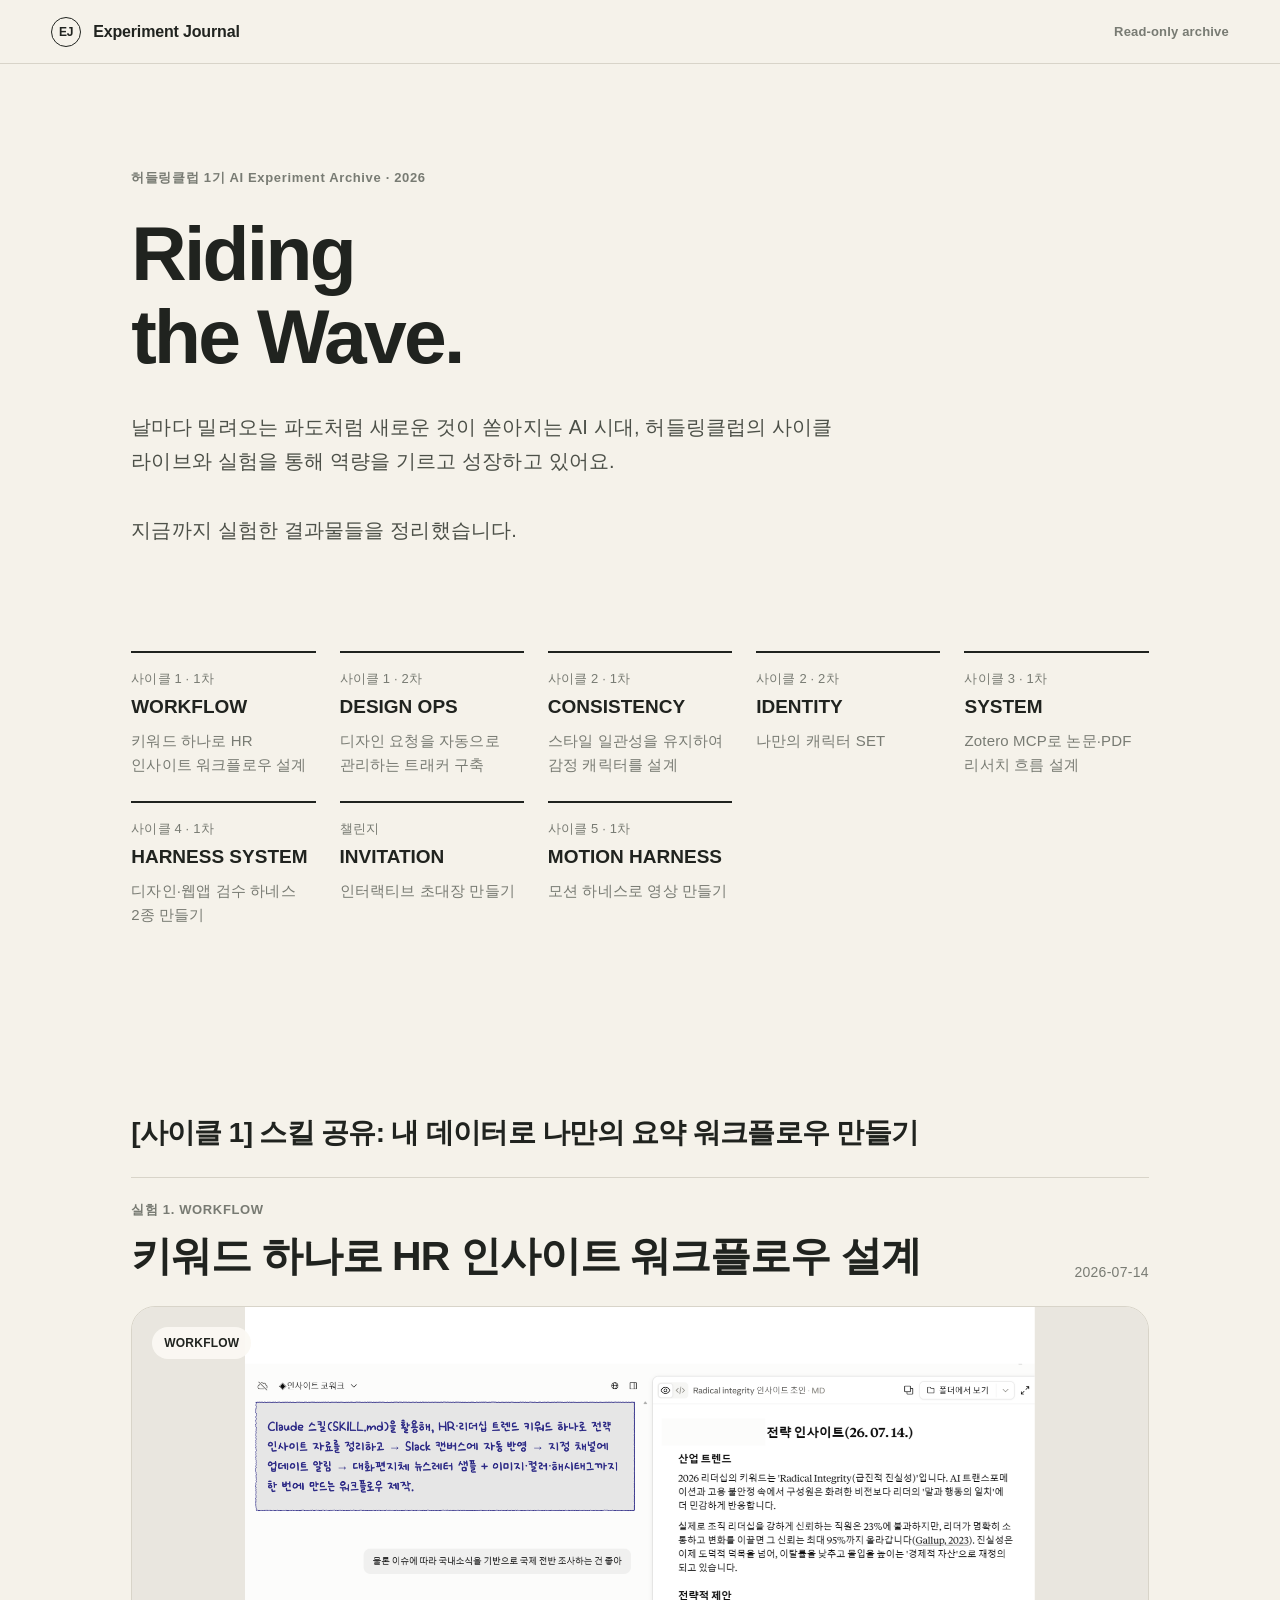
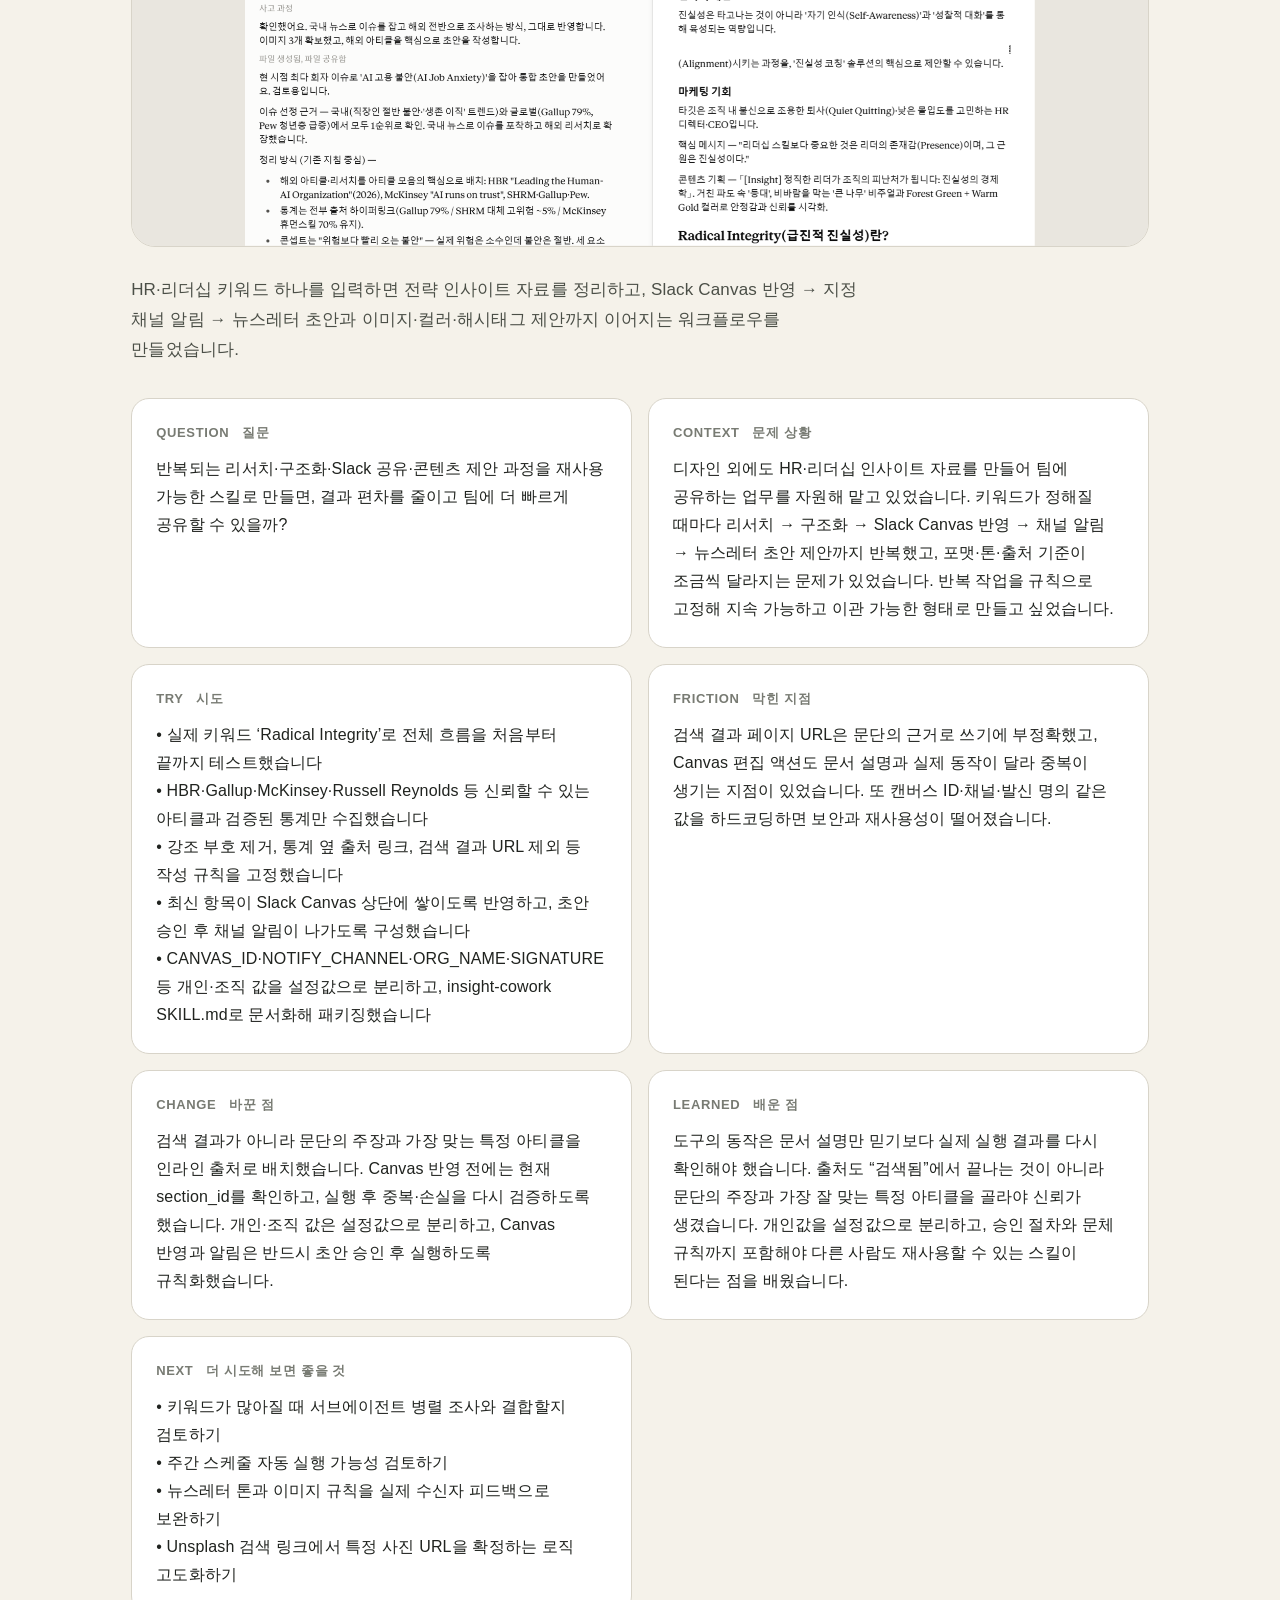
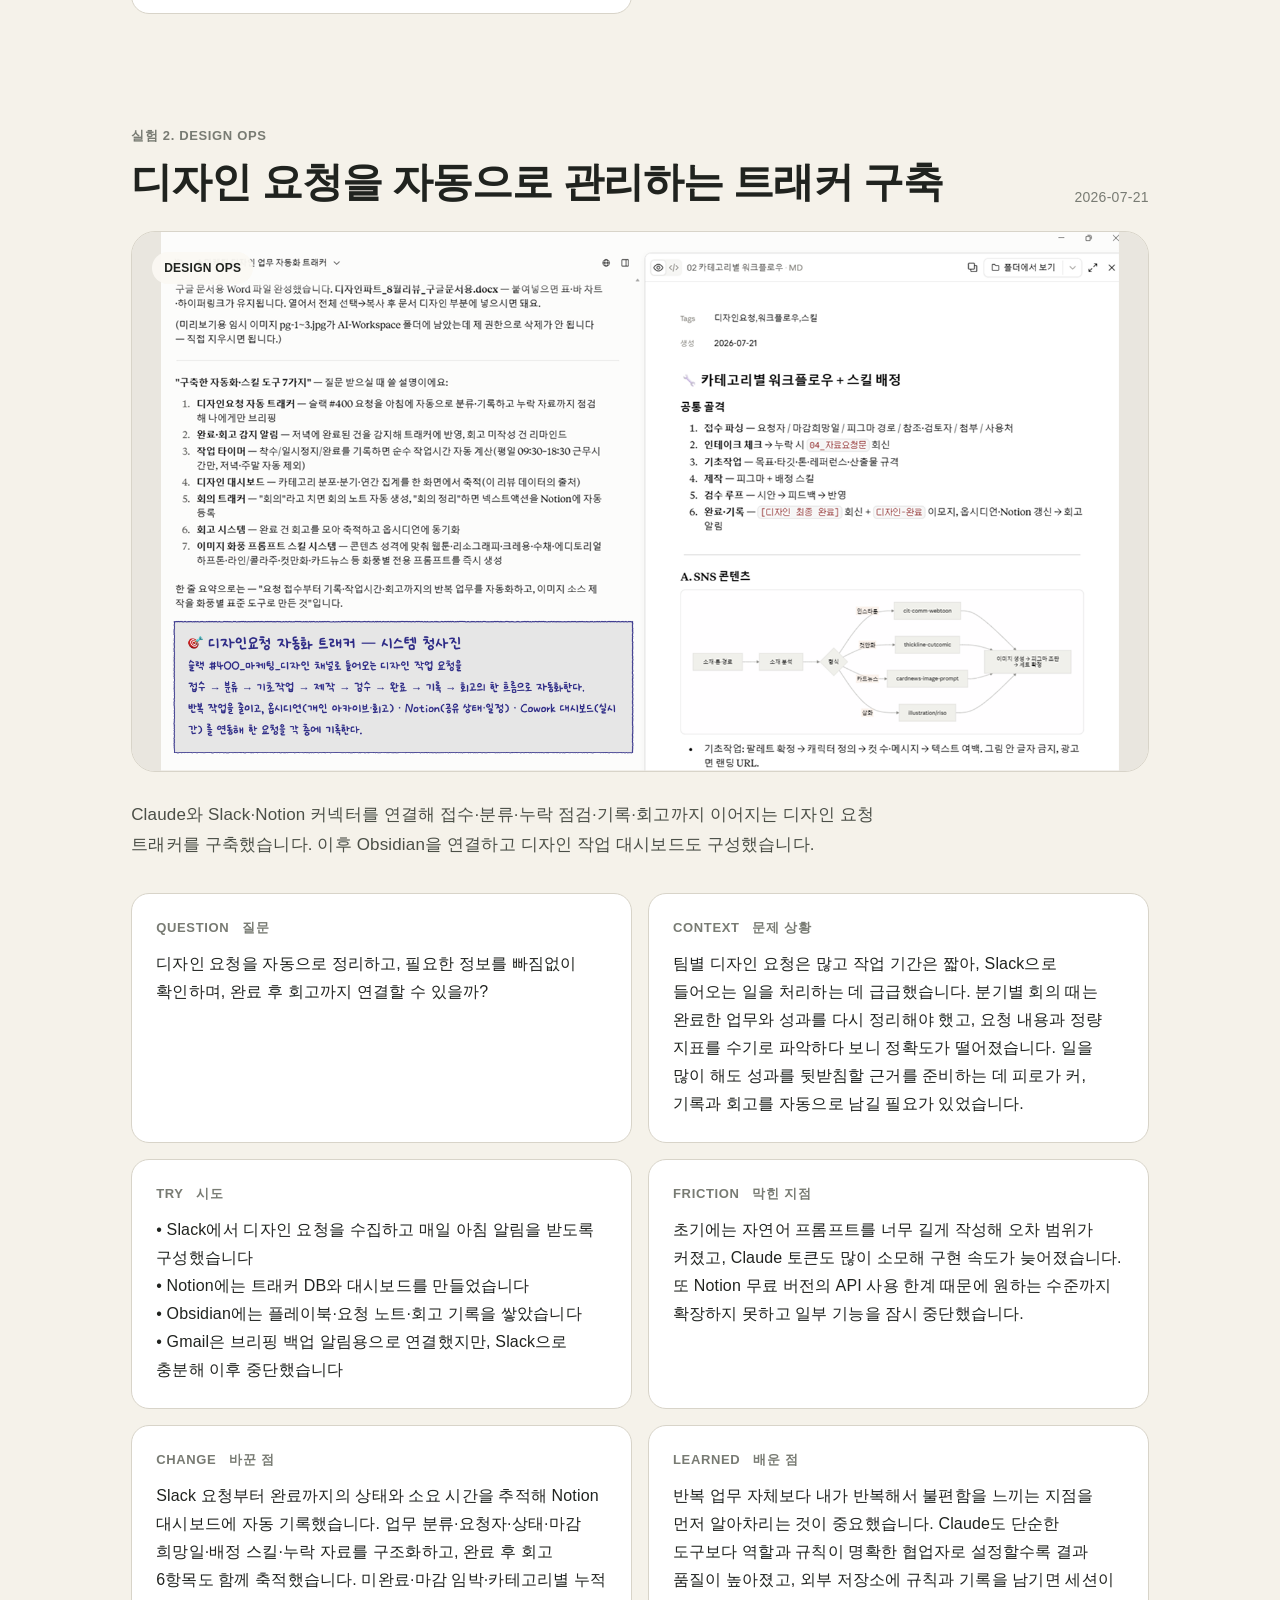
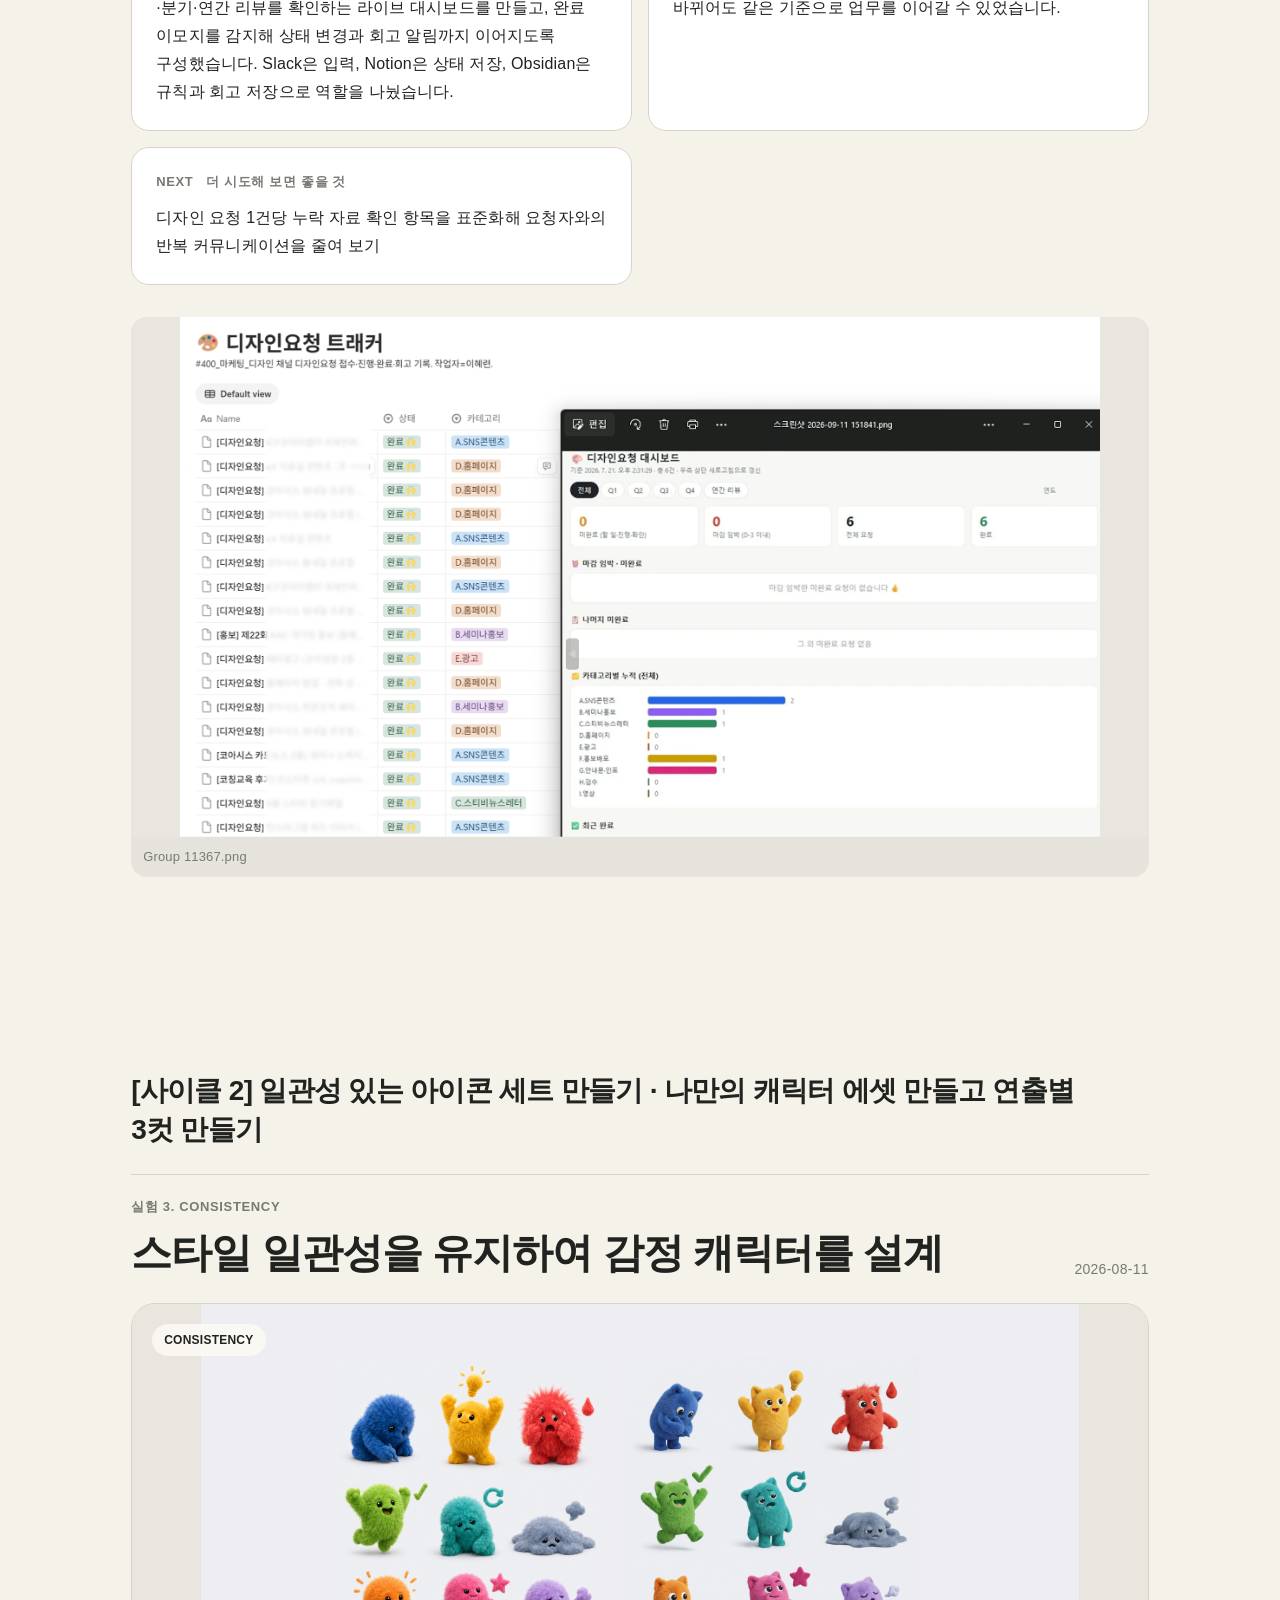
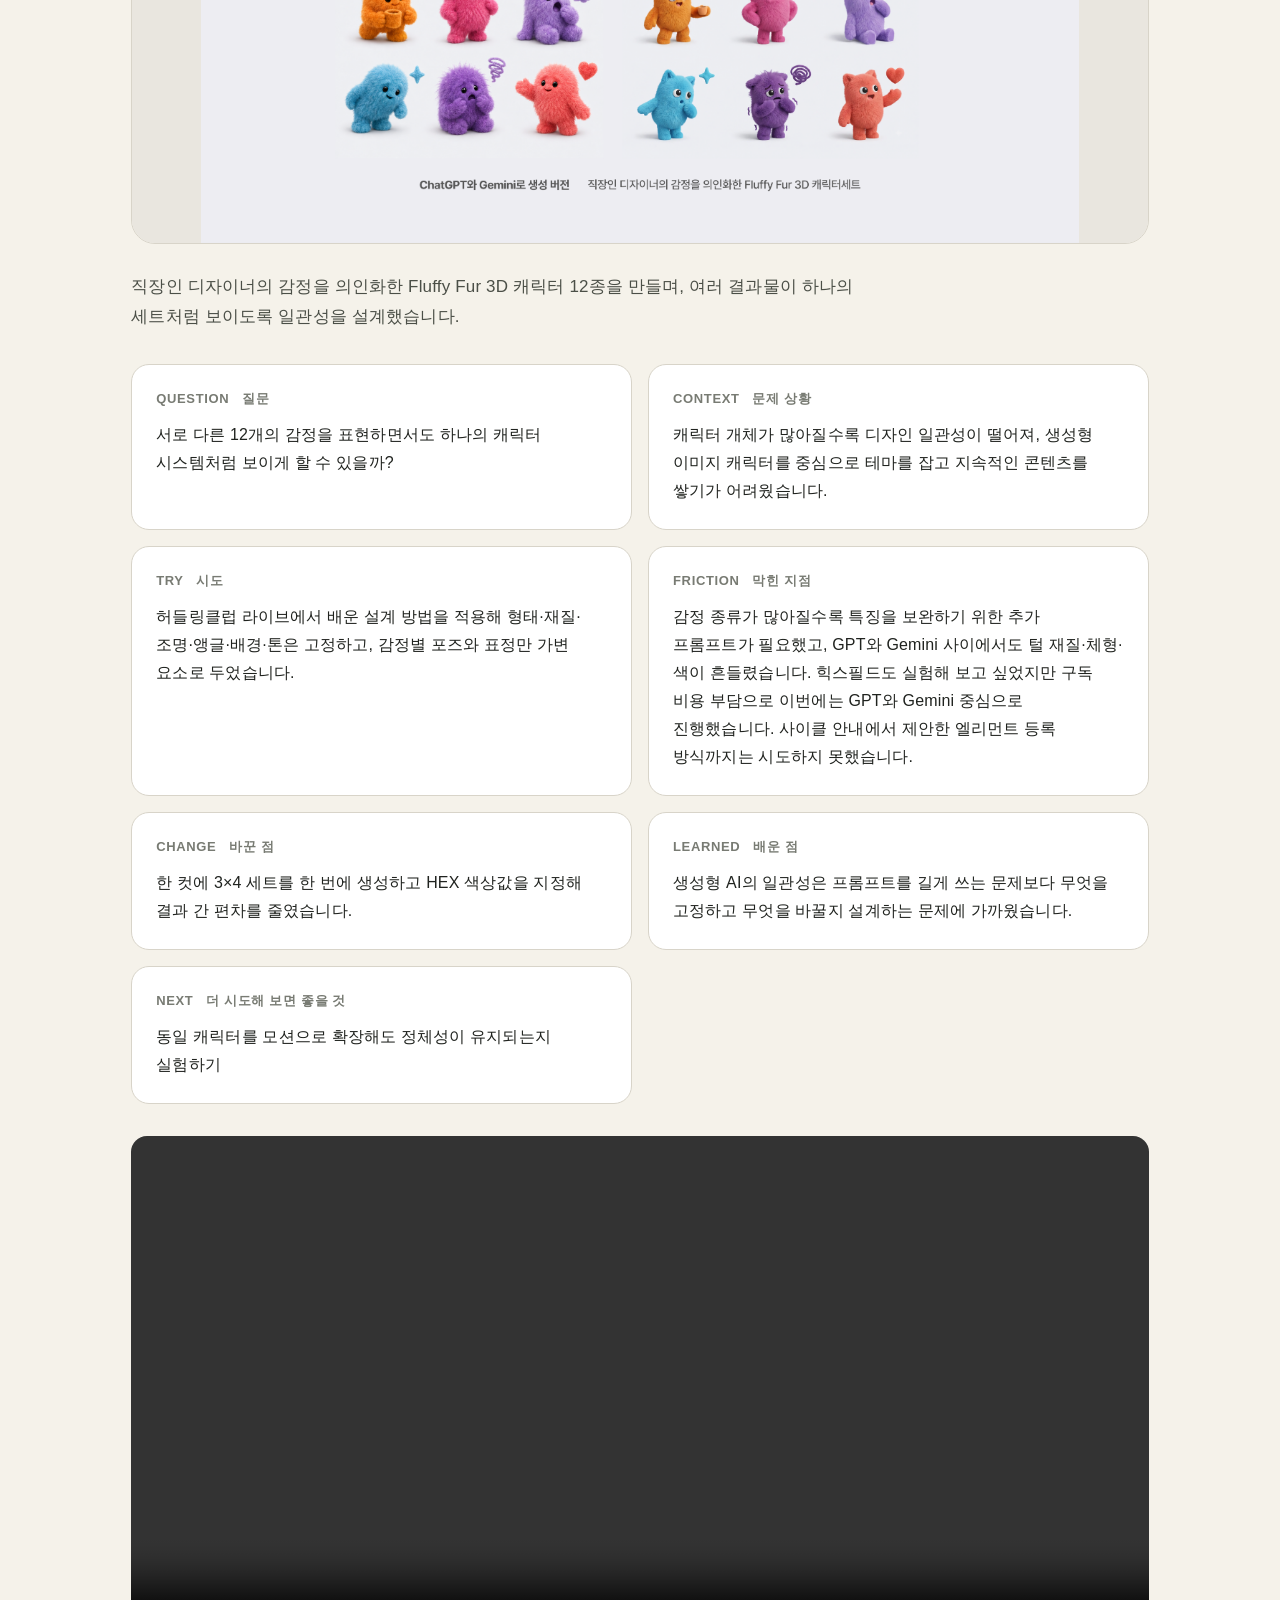
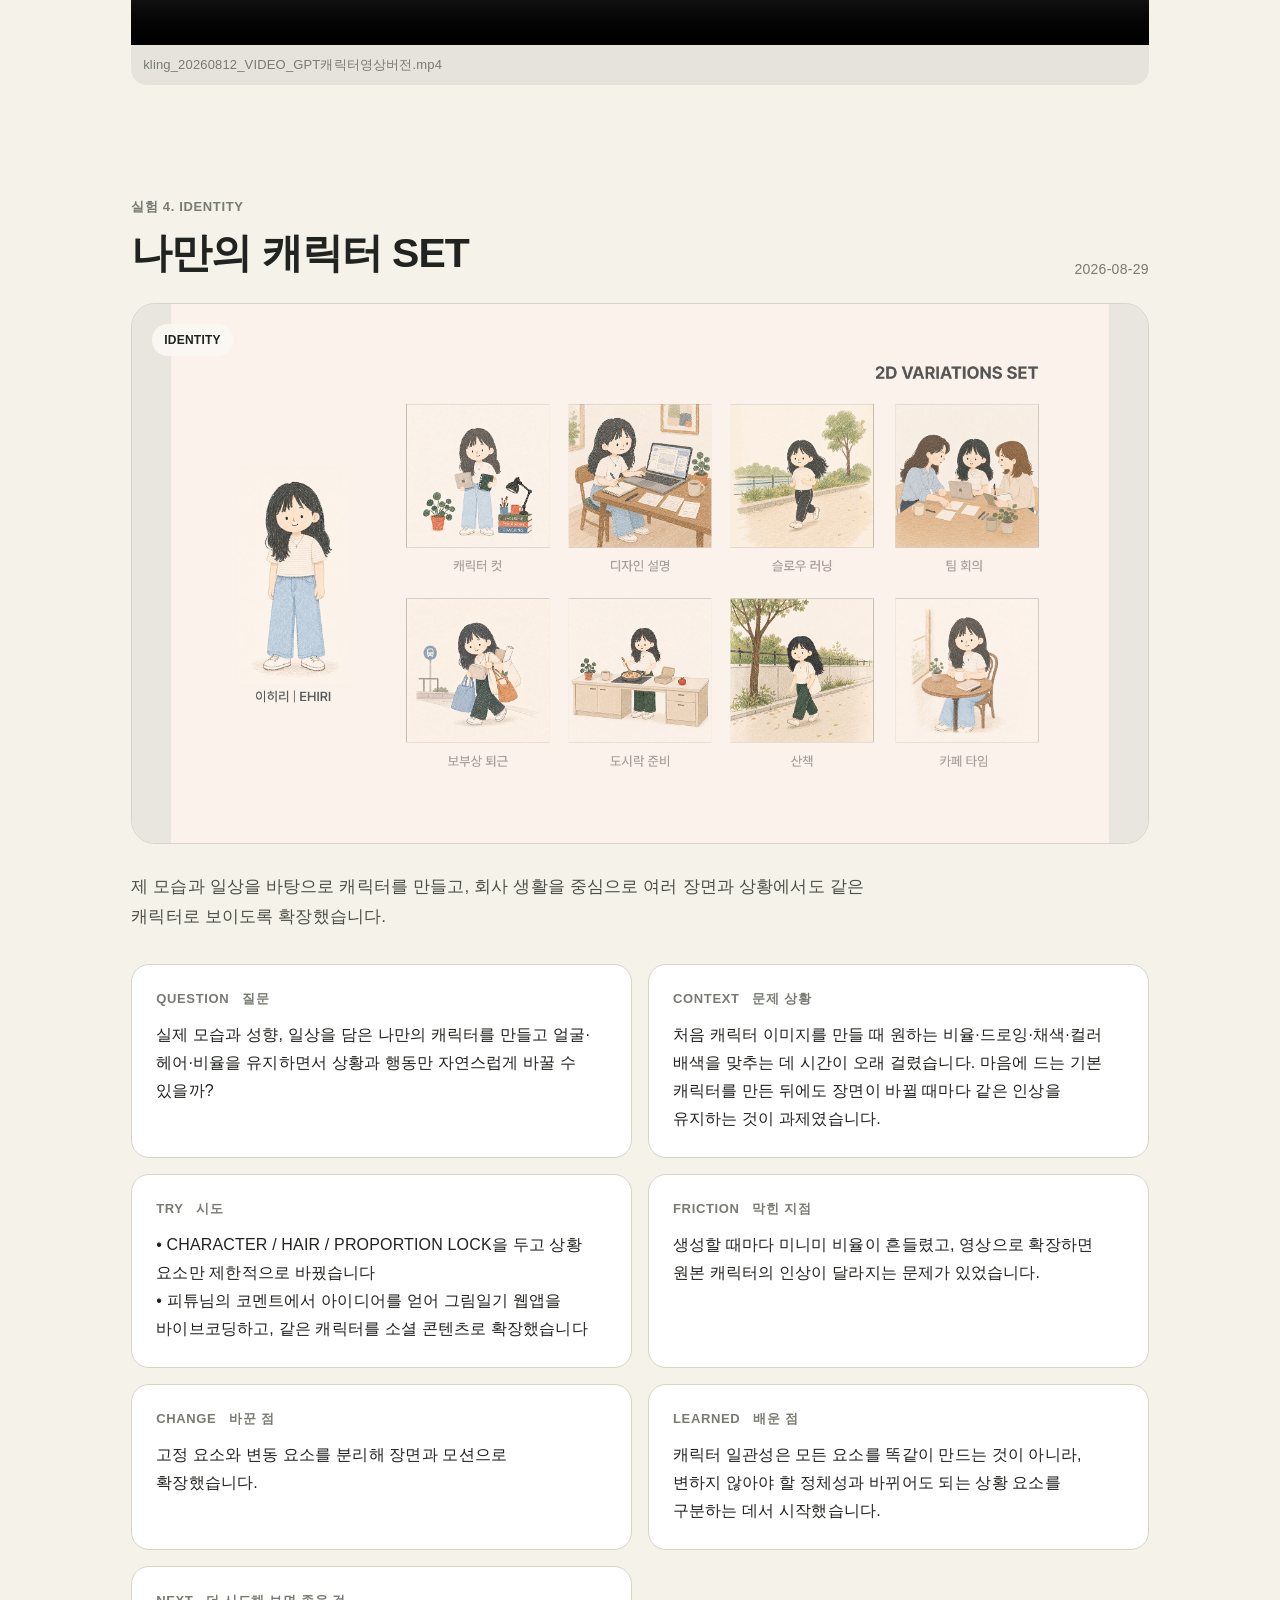
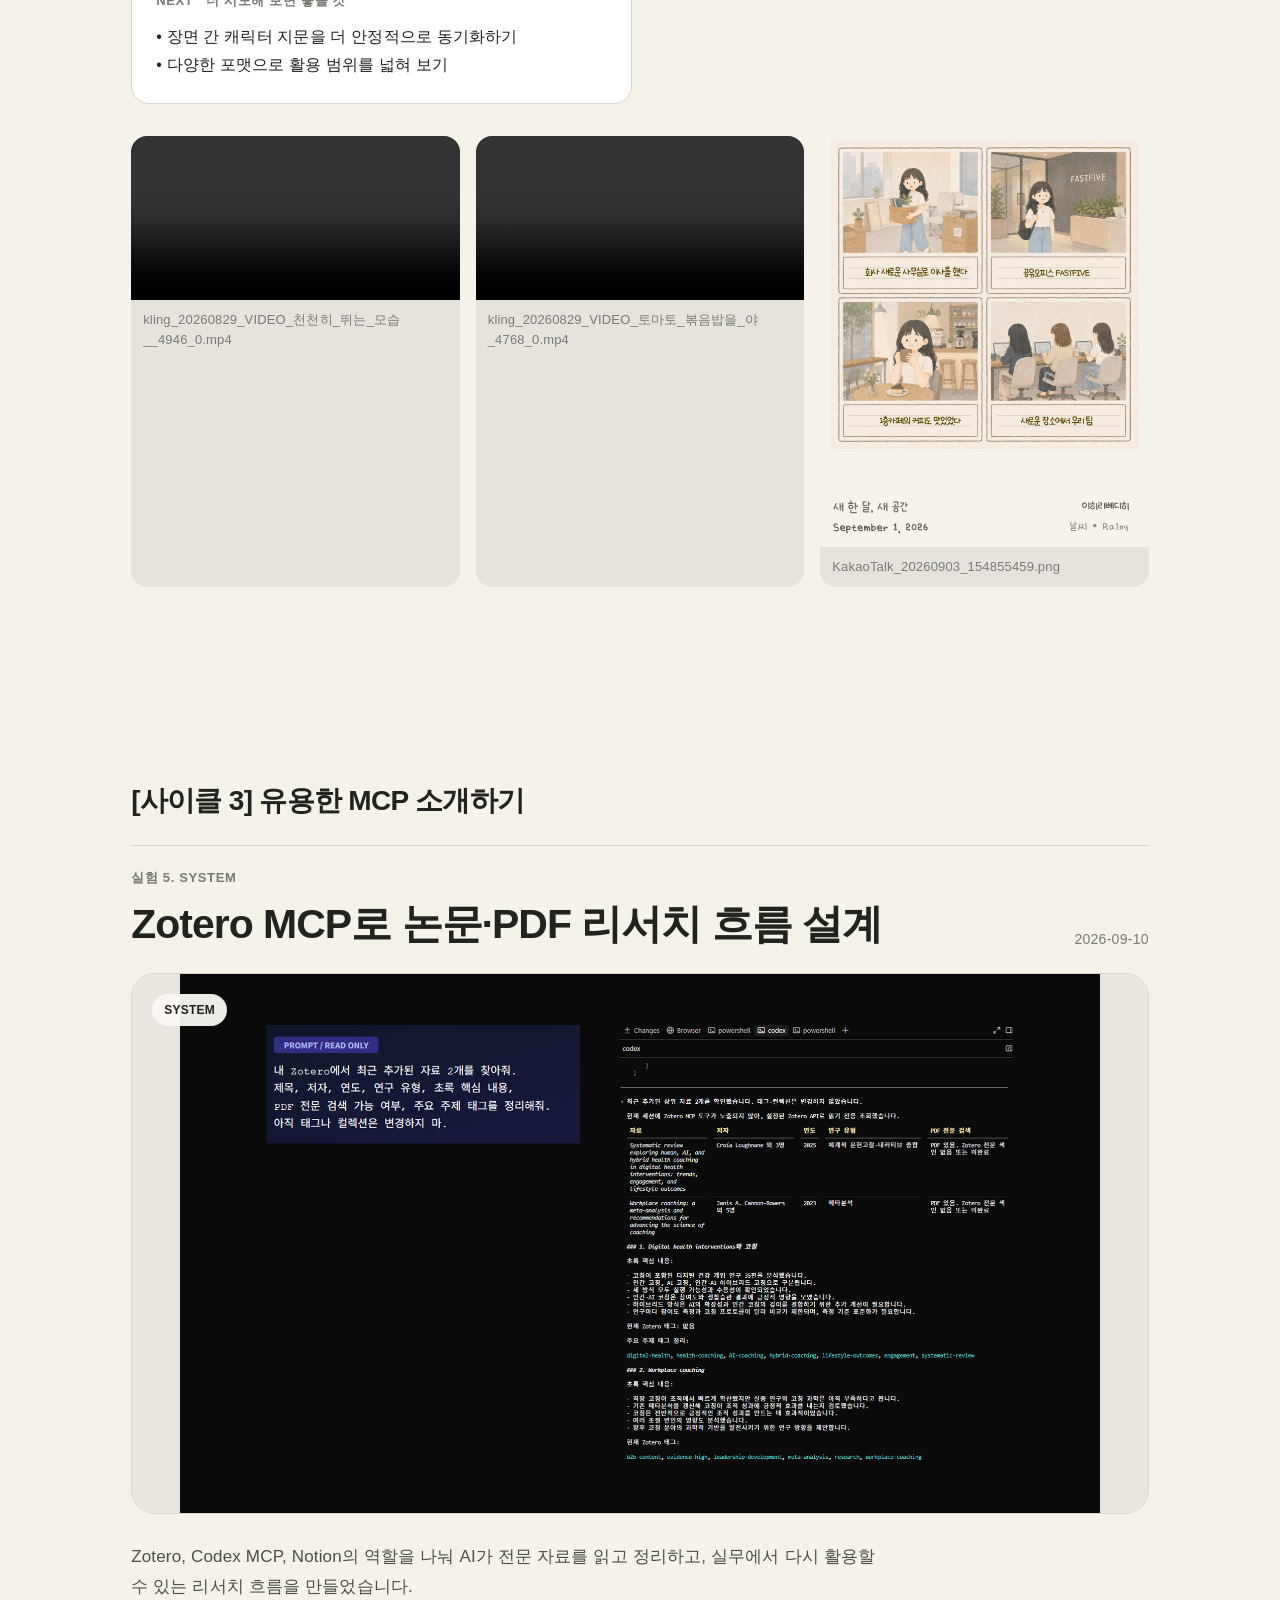
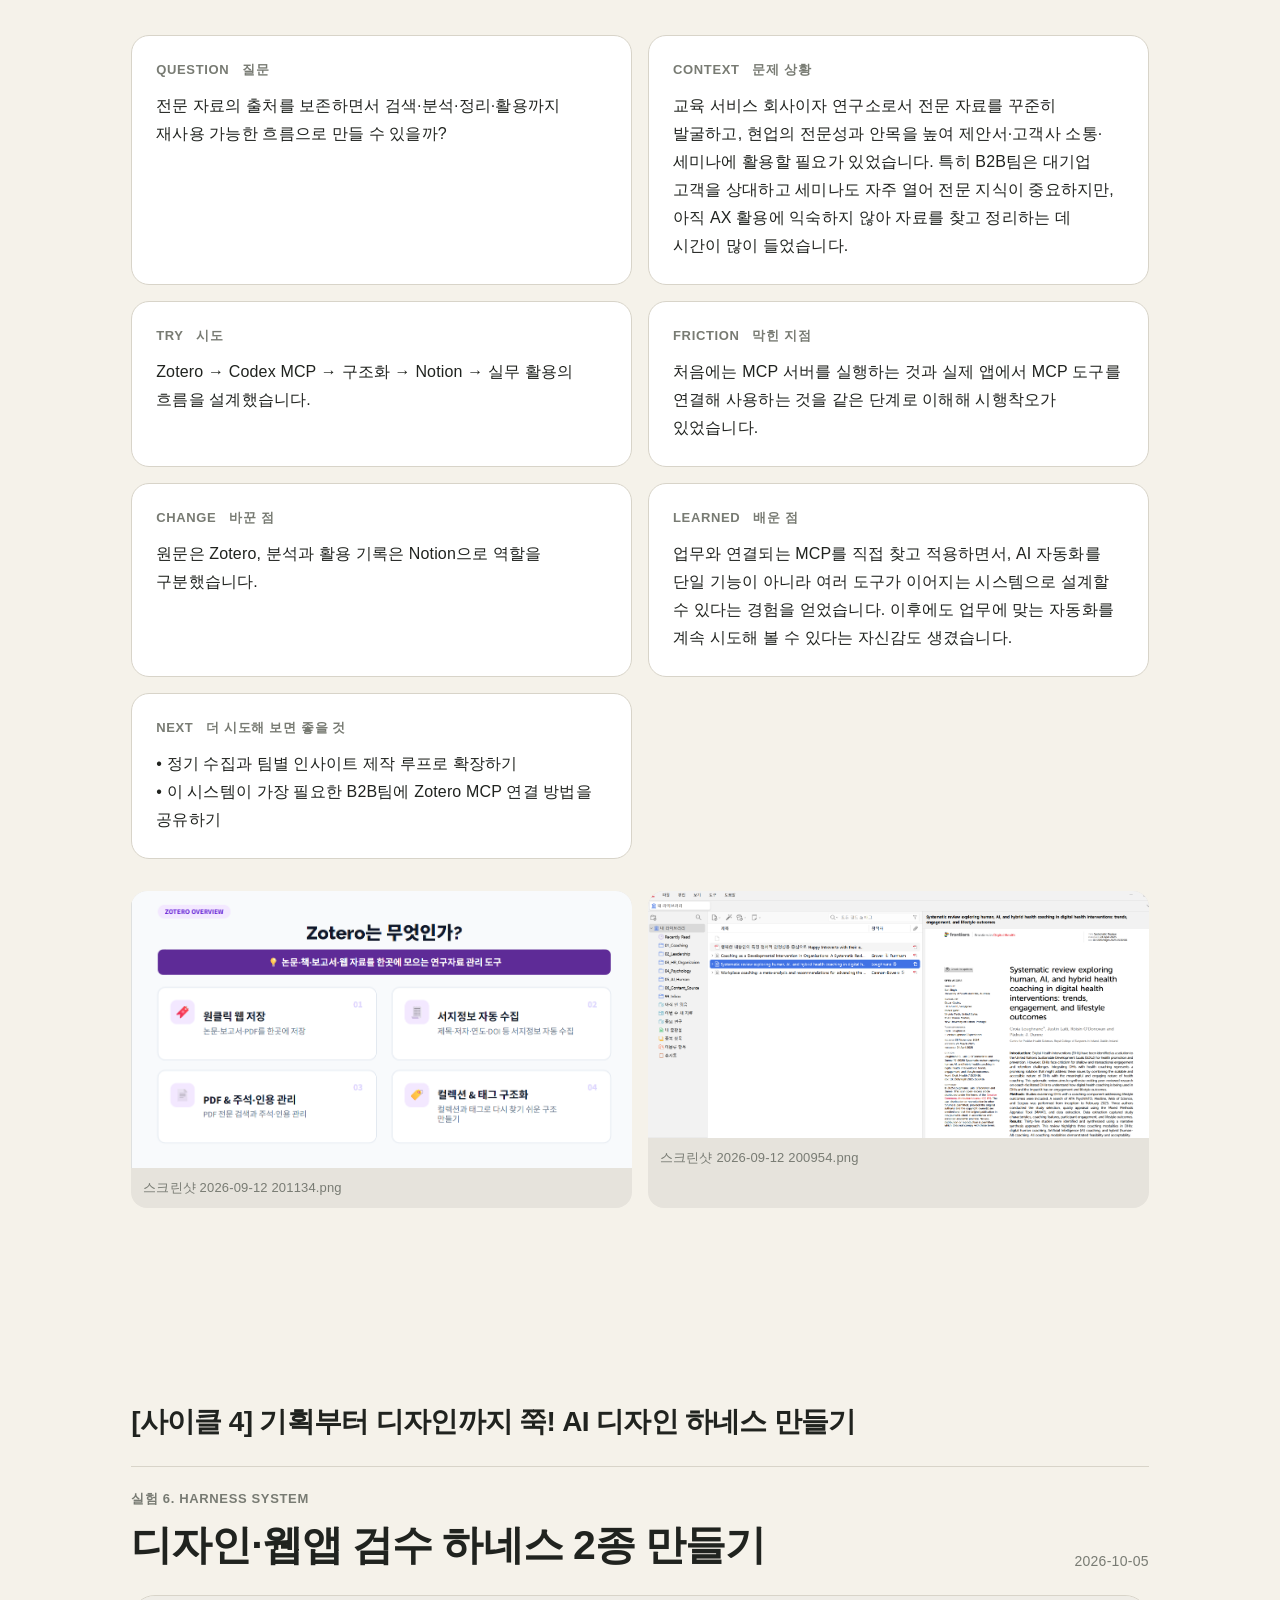
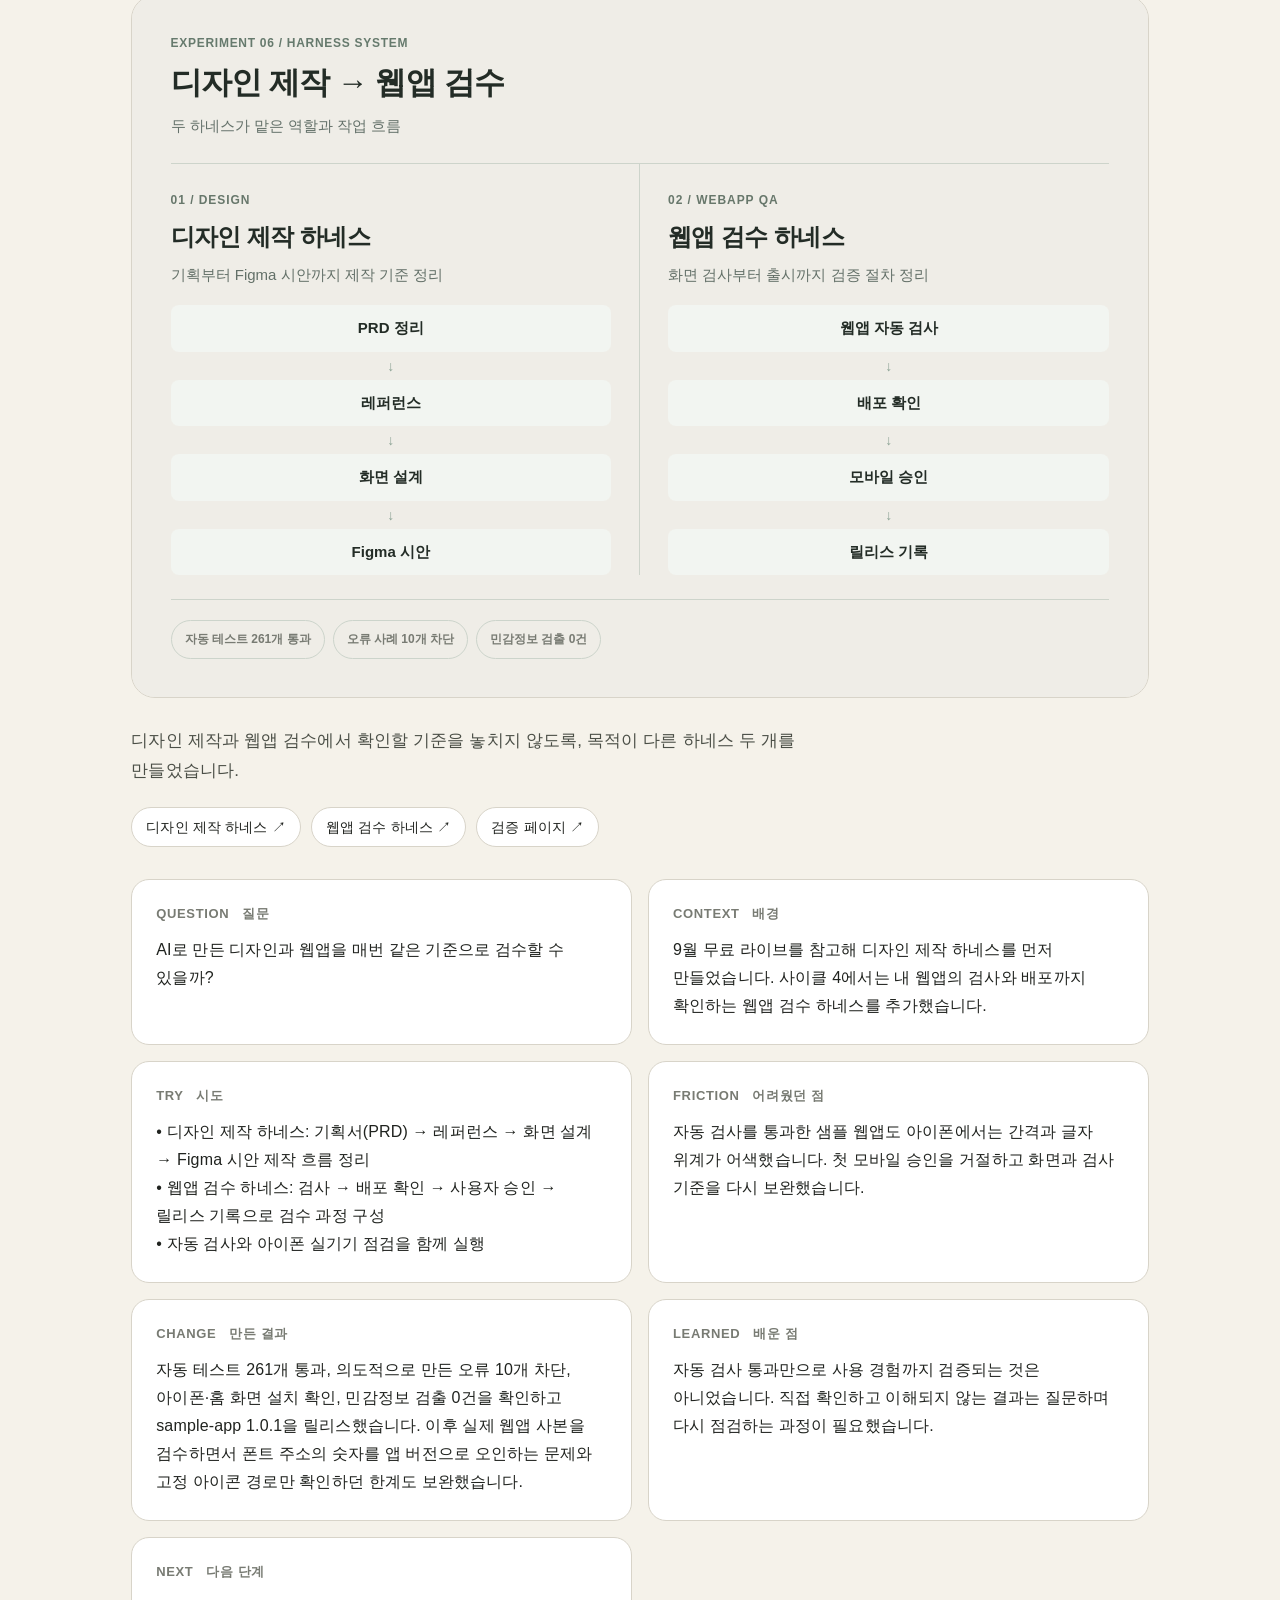
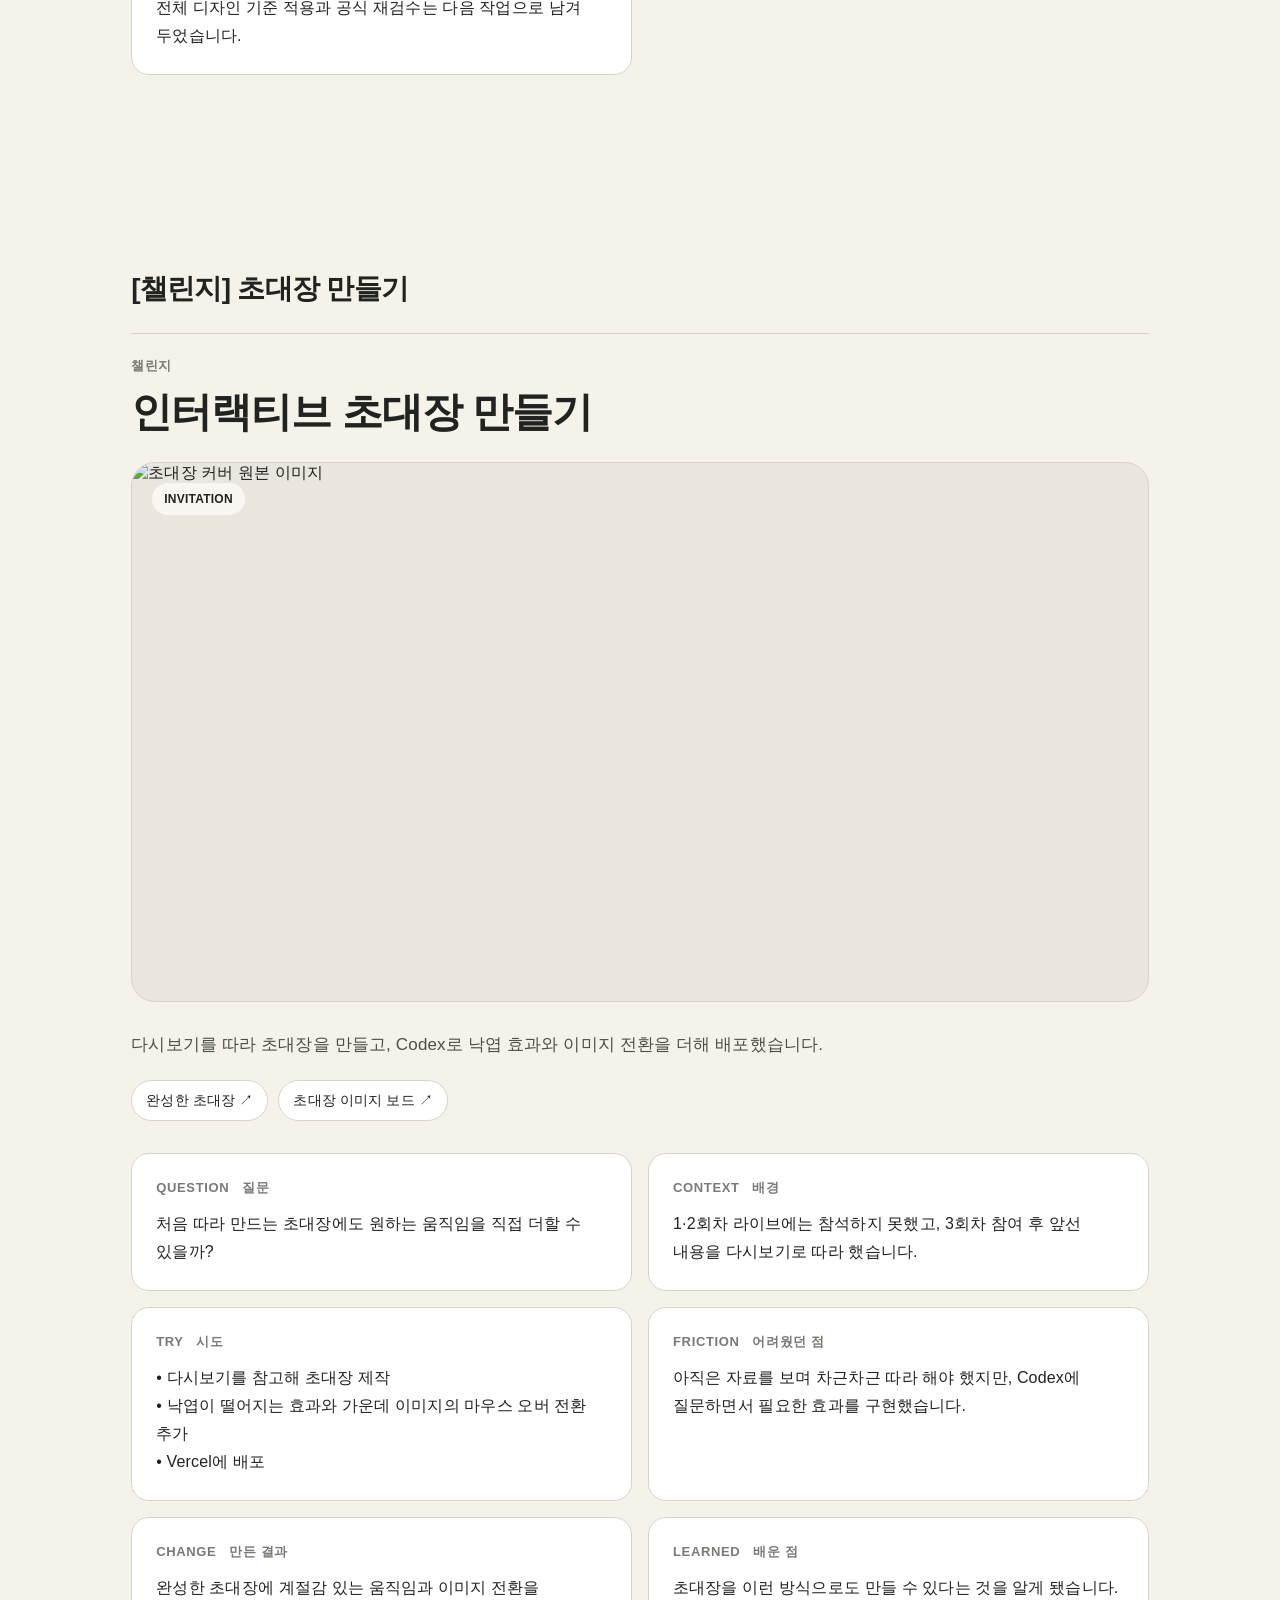
==== commit fe748ed3: "release: refined diagram typography and hide video filename v0.3.67" ====
--- a/index.html
+++ b/index.html
@@ -1,7 +1,7 @@
-<!doctype html><html lang="ko"><head><meta property="og:type" content="website"><meta property="og:title" content="Experiment Journal"><meta property="og:description" content="AI Experiment Archive · 2026"><meta property="og:image" content="https://continuingrace.github.io/experiment-journal-public/og-image.jpg?v=0.3.56"><meta property="og:image:width" content="1200"><meta property="og:image:height" content="630"><meta name="twitter:card" content="summary_large_image"><meta charset="utf-8"><meta name="viewport" content="width=device-width,initial-scale=1,viewport-fit=cover"><meta name="theme-color" content="#f5f2ea"><title>Experiment Journal · Read-only Archive</title><link rel="stylesheet" href="https://cdn.jsdelivr.net/gh/orioncactus/pretendard@v1.3.9/dist/web/static/pretendard.css"><link rel="stylesheet" href="styles.css?v=0.3.66"><link rel="stylesheet" href="visual-v0366.css?v=0.3.66"></head><body><header class="public-top"><div class="brand"><span class="mark">EJ</span><span>Experiment Journal</span></div><span class="read-only">Read-only archive</span></header><main><section class="hero"><div class="eyebrow">허들링클럽 1기 AI Experiment Archive · 2026</div><h1>Riding<br>the Wave.</h1><p>날마다 밀려오는 파도처럼 새로운 것이 쏟아지는 AI 시대, 허들링클럽의 사이클 라이브와 실험을 통해 역량을 기르고 성장하고 있어요.<br><br>지금까지 실험한 결과물들을 정리했습니다.</p></section><section class="timeline" aria-label="실험 요약"><div class="step"><small>사이클 1 · 1차</small><strong>WORKFLOW</strong><span>키워드 하나로 HR 인사이트 워크플로우 설계</span></div><div class="step"><small>사이클 1 · 2차</small><strong>DESIGN OPS</strong><span>디자인 요청을 자동으로 관리하는 트래커 구축</span></div><div class="step"><small>사이클 2 · 1차</small><strong>CONSISTENCY</strong><span>스타일 일관성을 유지하여 감정 캐릭터를 설계</span></div><div class="step"><small>사이클 2 · 2차</small><strong>IDENTITY</strong><span>나만의 캐릭터 SET</span></div><div class="step"><small>사이클 3 · 1차</small><strong>SYSTEM</strong><span>Zotero MCP로 논문·PDF 리서치 흐름 설계</span></div><div class="step"><small>사이클 4 · 1차</small><strong>HARNESS SYSTEM</strong><span>디자인·웹앱 검수 하네스 2종 만들기</span></div><div class="step"><small>챌린지</small><strong>INVITATION</strong><span>인터랙티브 초대장 만들기</span></div><div class="step"><small>사이클 5 · 1차</small><strong>MOTION HARNESS</strong><span>모션 하네스로 영상 만들기</span></div></section><section class="cycle"><header><strong>[사이클 1] 스킬 공유: 내 데이터로 나만의 요약 워크플로우 만들기</strong></header><div class="pair"><article class="experiment"><header class="experiment-head"><div><div class="eyebrow">실험 1. WORKFLOW</div><h2>키워드 하나로 HR 인사이트 워크플로우 설계</h2></div><time>2026-07-14</time></header><div class="card"><div class="cover"><img src="media/image-01.png" alt="키워드 하나로 HR 인사이트 워크플로우 설계"><span class="badge">WORKFLOW</span></div><div class="body"><p class="lead">HR·리더십 키워드 하나를 입력하면 전략 인사이트 자료를 정리하고, Slack Canvas 반영 → 지정 채널 알림 → 뉴스레터 초안과 이미지·컬러·해시태그 제안까지 이어지는 워크플로우를 만들었습니다.</p><div class="stories"><section class="story"><div class="story-label">QUESTION&nbsp;&nbsp; 질문</div><p>반복되는 리서치·구조화·Slack 공유·콘텐츠 제안 과정을 재사용 가능한 스킬로 만들면, 결과 편차를 줄이고 팀에 더 빠르게 공유할 수 있을까?</p></section><section class="story"><div class="story-label">CONTEXT&nbsp;&nbsp; 문제 상황</div><p>디자인 외에도 HR·리더십 인사이트 자료를 만들어 팀에 공유하는 업무를 자원해 맡고 있었습니다. 키워드가 정해질 때마다 리서치 → 구조화 → Slack Canvas 반영 → 채널 알림 → 뉴스레터 초안 제안까지 반복했고, 포맷·톤·출처 기준이 조금씩 달라지는 문제가 있었습니다. 반복 작업을 규칙으로 고정해 지속 가능하고 이관 가능한 형태로 만들고 싶었습니다.</p></section><section class="story"><div class="story-label">TRY&nbsp;&nbsp; 시도</div><p>• 실제 키워드 ‘Radical Integrity’로 전체 흐름을 처음부터 끝까지 테스트했습니다<br>• HBR·Gallup·McKinsey·Russell Reynolds 등 신뢰할 수 있는 아티클과 검증된 통계만 수집했습니다<br>• 강조 부호 제거, 통계 옆 출처 링크, 검색 결과 URL 제외 등 작성 규칙을 고정했습니다<br>• 최신 항목이 Slack Canvas 상단에 쌓이도록 반영하고, 초안 승인 후 채널 알림이 나가도록 구성했습니다<br>• CANVAS_ID·NOTIFY_CHANNEL·ORG_NAME·SIGNATURE 등 개인·조직 값을 설정값으로 분리하고, insight-cowork SKILL.md로 문서화해 패키징했습니다</p></section><section class="story"><div class="story-label">FRICTION&nbsp;&nbsp; 막힌 지점</div><p>검색 결과 페이지 URL은 문단의 근거로 쓰기에 부정확했고, Canvas 편집 액션도 문서 설명과 실제 동작이 달라 중복이 생기는 지점이 있었습니다. 또 캔버스 ID·채널·발신 명의 같은 값을 하드코딩하면 보안과 재사용성이 떨어졌습니다.</p></section><section class="story"><div class="story-label">CHANGE&nbsp;&nbsp; 바꾼 점</div><p>검색 결과가 아니라 문단의 주장과 가장 맞는 특정 아티클을 인라인 출처로 배치했습니다. Canvas 반영 전에는 현재 section_id를 확인하고, 실행 후 중복·손실을 다시 검증하도록 했습니다. 개인·조직 값은 설정값으로 분리하고, Canvas 반영과 알림은 반드시 초안 승인 후 실행하도록 규칙화했습니다.</p></section><section class="story"><div class="story-label">LEARNED&nbsp;&nbsp; 배운 점</div><p>도구의 동작은 문서 설명만 믿기보다 실제 실행 결과를 다시 확인해야 했습니다. 출처도 “검색됨”에서 끝나는 것이 아니라 문단의 주장과 가장 잘 맞는 특정 아티클을 골라야 신뢰가 생겼습니다. 개인값을 설정값으로 분리하고, 승인 절차와 문체 규칙까지 포함해야 다른 사람도 재사용할 수 있는 스킬이 된다는 점을 배웠습니다.</p></section><section class="story"><div class="story-label">NEXT&nbsp;&nbsp; 더 시도해 보면 좋을 것</div><p>• 키워드가 많아질 때 서브에이전트 병렬 조사와 결합할지 검토하기<br>• 주간 스케줄 자동 실행 가능성 검토하기<br>• 뉴스레터 톤과 이미지 규칙을 실제 수신자 피드백으로 보완하기<br>• Unsplash 검색 링크에서 특정 사진 URL을 확정하는 로직 고도화하기</p></section></div></div></div></article><article class="experiment"><header class="experiment-head"><div><div class="eyebrow">실험 2. DESIGN OPS</div><h2>디자인 요청을 자동으로 관리하는 트래커 구축</h2></div><time>2026-07-21</time></header><div class="card"><div class="cover"><img src="media/m_1789210784853tkcq.png" alt="디자인 요청을 자동으로 관리하는 트래커 구축"><span class="badge">DESIGN OPS</span></div><div class="body"><p class="lead">Claude와 Slack·Notion 커넥터를 연결해 접수·분류·누락 점검·기록·회고까지 이어지는 디자인 요청 트래커를 구축했습니다. 이후 Obsidian을 연결하고 디자인 작업 대시보드도 구성했습니다.</p><div class="stories"><section class="story"><div class="story-label">QUESTION&nbsp;&nbsp; 질문</div><p>디자인 요청을 자동으로 정리하고, 필요한 정보를 빠짐없이 확인하며, 완료 후 회고까지 연결할 수 있을까?</p></section><section class="story"><div class="story-label">CONTEXT&nbsp;&nbsp; 문제 상황</div><p>팀별 디자인 요청은 많고 작업 기간은 짧아, Slack으로 들어오는 일을 처리하는 데 급급했습니다. 분기별 회의 때는 완료한 업무와 성과를 다시 정리해야 했고, 요청 내용과 정량 지표를 수기로 파악하다 보니 정확도가 떨어졌습니다. 일을 많이 해도 성과를 뒷받침할 근거를 준비하는 데 피로가 커, 기록과 회고를 자동으로 남길 필요가 있었습니다.</p></section><section class="story"><div class="story-label">TRY&nbsp;&nbsp; 시도</div><p>• Slack에서 디자인 요청을 수집하고 매일 아침 알림을 받도록 구성했습니다<br>• Notion에는 트래커 DB와 대시보드를 만들었습니다<br>• Obsidian에는 플레이북·요청 노트·회고 기록을 쌓았습니다<br>• Gmail은 브리핑 백업 알림용으로 연결했지만, Slack으로 충분해 이후 중단했습니다</p></section><section class="story"><div class="story-label">FRICTION&nbsp;&nbsp; 막힌 지점</div><p>초기에는 자연어 프롬프트를 너무 길게 작성해 오차 범위가 커졌고, Claude 토큰도 많이 소모해 구현 속도가 늦어졌습니다. 또 Notion 무료 버전의 API 사용 한계 때문에 원하는 수준까지 확장하지 못하고 일부 기능을 잠시 중단했습니다.</p></section><section class="story"><div class="story-label">CHANGE&nbsp;&nbsp; 바꾼 점</div><p>Slack 요청부터 완료까지의 상태와 소요 시간을 추적해 Notion 대시보드에 자동 기록했습니다. 업무 분류·요청자·상태·마감 희망일·배정 스킬·누락 자료를 구조화하고, 완료 후 회고 6항목도 함께 축적했습니다. 미완료·마감 임박·카테고리별 누적·분기·연간 리뷰를 확인하는 라이브 대시보드를 만들고, 완료 이모지를 감지해 상태 변경과 회고 알림까지 이어지도록 구성했습니다. Slack은 입력, Notion은 상태 저장, Obsidian은 규칙과 회고 저장으로 역할을 나눴습니다.</p></section><section class="story"><div class="story-label">LEARNED&nbsp;&nbsp; 배운 점</div><p>반복 업무 자체보다 내가 반복해서 불편함을 느끼는 지점을 먼저 알아차리는 것이 중요했습니다. Claude도 단순한 도구보다 역할과 규칙이 명확한 협업자로 설정할수록 결과 품질이 높아졌고, 외부 저장소에 규칙과 기록을 남기면 세션이 바뀌어도 같은 기준으로 업무를 이어갈 수 있었습니다.</p></section><section class="story"><div class="story-label">NEXT&nbsp;&nbsp; 더 시도해 보면 좋을 것</div><p>디자인 요청 1건당 누락 자료 확인 항목을 표준화해 요청자와의 반복 커뮤니케이션을 줄여 보기</p></section></div><div class="gallery"><figure><img src="media/image-03.png" alt="Group 11367.png"><figcaption>Group 11367.png</figcaption></figure></div></div></div></article></div></section><section class="cycle"><header><strong>[사이클 2] 일관성 있는 아이콘 세트 만들기 · 나만의 캐릭터 에셋 만들고 연출별 3컷 만들기</strong></header><div class="pair"><article class="experiment"><header class="experiment-head"><div><div class="eyebrow">실험 3. CONSISTENCY</div><h2>스타일 일관성을 유지하여 감정 캐릭터를 설계</h2></div><time>2026-08-11</time></header><div class="card"><div class="cover"><img src="media/image-04.png" alt="스타일 일관성을 유지하여 감정 캐릭터를 설계"><span class="badge">CONSISTENCY</span></div><div class="body"><p class="lead">직장인 디자이너의 감정을 의인화한 Fluffy Fur 3D 캐릭터 12종을 만들며, 여러 결과물이 하나의 세트처럼 보이도록 일관성을 설계했습니다.</p><div class="stories"><section class="story"><div class="story-label">QUESTION&nbsp;&nbsp; 질문</div><p>서로 다른 12개의 감정을 표현하면서도 하나의 캐릭터 시스템처럼 보이게 할 수 있을까?</p></section><section class="story"><div class="story-label">CONTEXT&nbsp;&nbsp; 문제 상황</div><p>캐릭터 개체가 많아질수록 디자인 일관성이 떨어져, 생성형 이미지 캐릭터를 중심으로 테마를 잡고 지속적인 콘텐츠를 쌓기가 어려웠습니다.</p></section><section class="story"><div class="story-label">TRY&nbsp;&nbsp; 시도</div><p>허들링클럽 라이브에서 배운 설계 방법을 적용해 형태·재질·조명·앵글·배경·톤은 고정하고, 감정별 포즈와 표정만 가변 요소로 두었습니다.</p></section><section class="story"><div class="story-label">FRICTION&nbsp;&nbsp; 막힌 지점</div><p>감정 종류가 많아질수록 특징을 보완하기 위한 추가 프롬프트가 필요했고, GPT와 Gemini 사이에서도 털 재질·체형·색이 흔들렸습니다. 힉스필드도 실험해 보고 싶었지만 구독 비용 부담으로 이번에는 GPT와 Gemini 중심으로 진행했습니다. 사이클 안내에서 제안한 엘리먼트 등록 방식까지는 시도하지 못했습니다.</p></section><section class="story"><div class="story-label">CHANGE&nbsp;&nbsp; 바꾼 점</div><p>한 컷에 3×4 세트를 한 번에 생성하고 HEX 색상값을 지정해 결과 간 편차를 줄였습니다.</p></section><section class="story"><div class="story-label">LEARNED&nbsp;&nbsp; 배운 점</div><p>생성형 AI의 일관성은 프롬프트를 길게 쓰는 문제보다 무엇을 고정하고 무엇을 바꿀지 설계하는 문제에 가까웠습니다.</p></section><section class="story"><div class="story-label">NEXT&nbsp;&nbsp; 더 시도해 보면 좋을 것</div><p>동일 캐릭터를 모션으로 확장해도 정체성이 유지되는지 실험하기</p></section></div><div class="gallery"><figure><video src="media/video-05.mp4#t=0.001" controls playsinline aria-label="kling_20260812_VIDEO_GPT캐릭터영상버전.mp4" preload="metadata"></video><figcaption>kling_20260812_VIDEO_GPT캐릭터영상버전.mp4</figcaption></figure></div></div></div></article><article class="experiment"><header class="experiment-head"><div><div class="eyebrow">실험 4. IDENTITY</div><h2>나만의 캐릭터 SET</h2></div><time>2026-08-29</time></header><div class="card"><div class="cover"><img src="media/image-06.jpg" alt="나만의 캐릭터 SET"><span class="badge">IDENTITY</span></div><div class="body"><p class="lead">제 모습과 일상을 바탕으로 캐릭터를 만들고, 회사 생활을 중심으로 여러 장면과 상황에서도 같은 캐릭터로 보이도록 확장했습니다.</p><div class="stories"><section class="story"><div class="story-label">QUESTION&nbsp;&nbsp; 질문</div><p>실제 모습과 성향, 일상을 담은 나만의 캐릭터를 만들고 얼굴·헤어·비율을 유지하면서 상황과 행동만 자연스럽게 바꿀 수 있을까?</p></section><section class="story"><div class="story-label">CONTEXT&nbsp;&nbsp; 문제 상황</div><p>처음 캐릭터 이미지를 만들 때 원하는 비율·드로잉·채색·컬러 배색을 맞추는 데 시간이 오래 걸렸습니다. 마음에 드는 기본 캐릭터를 만든 뒤에도 장면이 바뀔 때마다 같은 인상을 유지하는 것이 과제였습니다.</p></section><section class="story"><div class="story-label">TRY&nbsp;&nbsp; 시도</div><p>• CHARACTER / HAIR / PROPORTION LOCK을 두고 상황 요소만 제한적으로 바꿨습니다<br>• 피튜님의 코멘트에서 아이디어를 얻어 그림일기 웹앱을 바이브코딩하고, 같은 캐릭터를 소셜 콘텐츠로 확장했습니다</p></section><section class="story"><div class="story-label">FRICTION&nbsp;&nbsp; 막힌 지점</div><p>생성할 때마다 미니미 비율이 흔들렸고, 영상으로 확장하면 원본 캐릭터의 인상이 달라지는 문제가 있었습니다.</p></section><section class="story"><div class="story-label">CHANGE&nbsp;&nbsp; 바꾼 점</div><p>고정 요소와 변동 요소를 분리해 장면과 모션으로 확장했습니다.</p></section><section class="story"><div class="story-label">LEARNED&nbsp;&nbsp; 배운 점</div><p>캐릭터 일관성은 모든 요소를 똑같이 만드는 것이 아니라, 변하지 않아야 할 정체성과 바뀌어도 되는 상황 요소를 구분하는 데서 시작했습니다.</p></section><section class="story"><div class="story-label">NEXT&nbsp;&nbsp; 더 시도해 보면 좋을 것</div><p>• 장면 간 캐릭터 지문을 더 안정적으로 동기화하기<br>• 다양한 포맷으로 활용 범위를 넓혀 보기</p></section></div><div class="gallery"><figure><video src="media/video-07.mp4#t=0.001" controls playsinline aria-label="kling_20260829_VIDEO_천천히_뛰는_모습__4946_0.mp4" preload="metadata"></video><figcaption>kling_20260829_VIDEO_천천히_뛰는_모습__4946_0.mp4</figcaption></figure><figure><video src="media/video-08.mp4#t=0.001" controls playsinline aria-label="kling_20260829_VIDEO_토마토_볶음밥을_야_4768_0.mp4" preload="metadata"></video><figcaption>kling_20260829_VIDEO_토마토_볶음밥을_야_4768_0.mp4</figcaption></figure><figure><img src="media/image-09.png" alt="KakaoTalk_20260903_154855459.png"><figcaption>KakaoTalk_20260903_154855459.png</figcaption></figure></div></div></div></article></div></section><section class="cycle"><header><strong>[사이클 3] 유용한 MCP 소개하기</strong></header><div class="pair"><article class="experiment"><header class="experiment-head"><div><div class="eyebrow">실험 5. SYSTEM</div><h2>Zotero MCP로 논문·PDF 리서치 흐름 설계</h2></div><time>2026-09-10</time></header><div class="card"><div class="cover"><img src="media/image-10.png" alt="Zotero MCP로 논문·PDF 리서치 흐름 설계"><span class="badge">SYSTEM</span></div><div class="body"><p class="lead">Zotero, Codex MCP, Notion의 역할을 나눠 AI가 전문 자료를 읽고 정리하고, 실무에서 다시 활용할 수 있는 리서치 흐름을 만들었습니다.</p><div class="stories"><section class="story"><div class="story-label">QUESTION&nbsp;&nbsp; 질문</div><p>전문 자료의 출처를 보존하면서 검색·분석·정리·활용까지 재사용 가능한 흐름으로 만들 수 있을까?</p></section><section class="story"><div class="story-label">CONTEXT&nbsp;&nbsp; 문제 상황</div><p>교육 서비스 회사이자 연구소로서 전문 자료를 꾸준히 발굴하고, 현업의 전문성과 안목을 높여 제안서·고객사 소통·세미나에 활용할 필요가 있었습니다. 특히 B2B팀은 대기업 고객을 상대하고 세미나도 자주 열어 전문 지식이 중요하지만, 아직 AX 활용에 익숙하지 않아 자료를 찾고 정리하는 데 시간이 많이 들었습니다.</p></section><section class="story"><div class="story-label">TRY&nbsp;&nbsp; 시도</div><p>Zotero → Codex MCP → 구조화 → Notion → 실무 활용의 흐름을 설계했습니다.</p></section><section class="story"><div class="story-label">FRICTION&nbsp;&nbsp; 막힌 지점</div><p>처음에는 MCP 서버를 실행하는 것과 실제 앱에서 MCP 도구를 연결해 사용하는 것을 같은 단계로 이해해 시행착오가 있었습니다.</p></section><section class="story"><div class="story-label">CHANGE&nbsp;&nbsp; 바꾼 점</div><p>원문은 Zotero, 분석과 활용 기록은 Notion으로 역할을 구분했습니다.</p></section><section class="story"><div class="story-label">LEARNED&nbsp;&nbsp; 배운 점</div><p>업무와 연결되는 MCP를 직접 찾고 적용하면서, AI 자동화를 단일 기능이 아니라 여러 도구가 이어지는 시스템으로 설계할 수 있다는 경험을 얻었습니다. 이후에도 업무에 맞는 자동화를 계속 시도해 볼 수 있다는 자신감도 생겼습니다.</p></section><section class="story"><div class="story-label">NEXT&nbsp;&nbsp; 더 시도해 보면 좋을 것</div><p>• 정기 수집과 팀별 인사이트 제작 루프로 확장하기<br>• 이 시스템이 가장 필요한 B2B팀에 Zotero MCP 연결 방법을 공유하기</p></section></div><div class="gallery"><figure><img src="media/image-11.png" alt="스크린샷 2026-09-12 201134.png"><figcaption>스크린샷 2026-09-12 201134.png</figcaption></figure><figure><img src="media/image-12.png" alt="스크린샷 2026-09-12 200954.png"><figcaption>스크린샷 2026-09-12 200954.png</figcaption></figure></div></div></div></article></div></section><section class="cycle"><header><strong>[사이클 4] 기획부터 디자인까지 쭉! AI 디자인 하네스 만들기</strong></header><div class="pair"><article class="experiment" id="exp-harness-system"><header class="experiment-head"><div><div class="eyebrow">실험 6. HARNESS SYSTEM</div><h2>디자인·웹앱 검수 하네스 2종 만들기</h2></div><time>2026-10-05</time></header><div class="card"><div class="body"><p class="lead">디자인 제작과 웹앱 검수에서 확인할 기준을 놓치지 않도록, 목적이 다른 하네스 두 개를 만들었습니다.</p><div class="resource-links"><a href="https://github.com/continuingrace/cit-design-harness" target="_blank" rel="noopener noreferrer">디자인 제작 하네스 ↗</a><a href="https://github.com/continuingrace/re-webapp-factory-harness" target="_blank" rel="noopener noreferrer">웹앱 검수 하네스 ↗</a><a href="https://continuingrace.github.io/re-webapp-factory-harness/fixtures/sample-app/" target="_blank" rel="noopener noreferrer">검증 페이지 ↗</a></div><div class="stories"><section class="story"><div class="story-label">QUESTION&nbsp;&nbsp; 질문</div><p>AI로 만든 디자인과 웹앱을 매번 같은 기준으로 검수할 수 있을까?</p></section><section class="story"><div class="story-label">CONTEXT&nbsp;&nbsp; 배경</div><p>9월 무료 라이브를 참고해 디자인 제작 하네스를 먼저 만들었습니다. 사이클 4에서는 내 웹앱의 검사와 배포까지 확인하는 웹앱 검수 하네스를 추가했습니다.</p></section><section class="story"><div class="story-label">TRY&nbsp;&nbsp; 시도</div><p>• 디자인 제작 하네스: 기획서(PRD) → 레퍼런스 → 화면 설계 → Figma 시안 제작 흐름 정리<br>• 웹앱 검수 하네스: 검사 → 배포 확인 → 사용자 승인 → 릴리스 기록으로 검수 과정 구성<br>• 자동 검사와 아이폰 실기기 점검을 함께 실행</p></section><section class="story"><div class="story-label">FRICTION&nbsp;&nbsp; 어려웠던 점</div><p>자동 검사를 통과한 샘플 웹앱도 아이폰에서는 간격과 글자 위계가 어색했습니다. 첫 모바일 승인을 거절하고 화면과 검사 기준을 다시 보완했습니다.</p></section><section class="story"><div class="story-label">CHANGE&nbsp;&nbsp; 만든 결과</div><p>자동 테스트 261개 통과, 의도적으로 만든 오류 10개 차단, 아이폰·홈 화면 설치 확인, 민감정보 검출 0건을 확인하고 sample-app 1.0.1을 릴리스했습니다. 이후 실제 웹앱 사본을 검수하면서 폰트 주소의 숫자를 앱 버전으로 오인하는 문제와 고정 아이콘 경로만 확인하던 한계도 보완했습니다.</p></section><section class="story"><div class="story-label">LEARNED&nbsp;&nbsp; 배운 점</div><p>자동 검사 통과만으로 사용 경험까지 검증되는 것은 아니었습니다. 직접 확인하고 이해되지 않는 결과는 질문하며 다시 점검하는 과정이 필요했습니다.</p></section><section class="story"><div class="story-label">NEXT&nbsp;&nbsp; 다음 단계</div><p>전체 디자인 기준 적용과 공식 재검수는 다음 작업으로 남겨 두었습니다.</p></section></div></div></div></article></div></section><section class="cycle"><header><strong>[챌린지] 초대장 만들기</strong></header><div class="pair"><article class="experiment" id="exp-invitation-challenge"><header class="experiment-head"><div><div class="eyebrow">챌린지</div><h2>인터랙티브 초대장 만들기</h2></div></header><div class="card"><div class="cover"><img src="https://raw.githubusercontent.com/continuingrace/invitation_01/main/public/figma/invitation-cover2-image.png" alt="초대장 커버 원본 이미지"><span class="badge">INVITATION</span></div><div class="body"><p class="lead">다시보기를 따라 초대장을 만들고, Codex로 낙엽 효과와 이미지 전환을 더해 배포했습니다.</p><div class="resource-links"><a href="https://ihiriinvitation.vercel.app/i/ihiri_invitiation" target="_blank" rel="noopener noreferrer">완성한 초대장 ↗</a><a href="https://continuingrace.github.io/experiment-journal-public/invitation-visual-board.html" target="_blank" rel="noopener noreferrer">초대장 이미지 보드 ↗</a></div><div class="stories"><section class="story"><div class="story-label">QUESTION&nbsp;&nbsp; 질문</div><p>처음 따라 만드는 초대장에도 원하는 움직임을 직접 더할 수 있을까?</p></section><section class="story"><div class="story-label">CONTEXT&nbsp;&nbsp; 배경</div><p>1·2회차 라이브에는 참석하지 못했고, 3회차 참여 후 앞선 내용을 다시보기로 따라 했습니다.</p></section><section class="story"><div class="story-label">TRY&nbsp;&nbsp; 시도</div><p>• 다시보기를 참고해 초대장 제작<br>• 낙엽이 떨어지는 효과와 가운데 이미지의 마우스 오버 전환 추가<br>• Vercel에 배포</p></section><section class="story"><div class="story-label">FRICTION&nbsp;&nbsp; 어려웠던 점</div><p>아직은 자료를 보며 차근차근 따라 해야 했지만, Codex에 질문하면서 필요한 효과를 구현했습니다.</p></section><section class="story"><div class="story-label">CHANGE&nbsp;&nbsp; 만든 결과</div><p>완성한 초대장에 계절감 있는 움직임과 이미지 전환을 추가했습니다.</p></section><section class="story"><div class="story-label">LEARNED&nbsp;&nbsp; 배운 점</div><p>초대장을 이런 방식으로도 만들 수 있다는 것을 알게 됐습니다. 처음부터 모든 것을 알지 못해도 따라 만들며 원하는 기능을 더할 수 있었습니다.</p></section><section class="story"><div class="story-label">NEXT&nbsp;&nbsp; 다음 단계</div><p>다른 화면 크기에서도 효과가 자연스럽게 작동하는지 살펴보기</p></section></div></div><div class="gallery"><figure><img src="https://raw.githubusercontent.com/continuingrace/invitation_01/main/public/figma/Image2hover.png" alt="마우스 오버로 교체되는 이미지"><figcaption>Hover · 이미지 변환</figcaption></figure><figure><img src="https://raw.githubusercontent.com/continuingrace/invitation_01/main/public/figma/image2-1.png" alt="초대장 본문 일러스트"><figcaption>초대장 본문 그래픽</figcaption></figure></div></div></article></div></section><section class="cycle"><header><strong>[사이클 5] 클로드코드로 모션 디자인 시스템화해서 일관된 모션 만들기</strong></header><div class="pair"><article class="experiment" id="exp-motion-harness"><header class="experiment-head"><div><div class="eyebrow">실험 7. MOTION HARNESS</div><h2>모션 하네스로 영상 만들기</h2></div><time>2026-11-08</time></header><div class="card"><div class="cover"><img src="media/cycle5-motion-figma-board.png" alt="Figma에서 구성한 모션 하네스 실험 시안"><span class="badge">MOTION HARNESS</span></div><div class="body"><p class="lead">Claude Code로 모션 제작 규칙을 정리하고, 여러 차례 초안을 검토해 약 29초 분량의 영상을 완성했습니다.</p><div class="stories"><section class="story"><div class="story-label">QUESTION&nbsp;&nbsp; 질문</div><p>내가 만든 모션 하네스로 실제 영상까지 완성할 수 있을까?</p></section><section class="story"><div class="story-label">CONTEXT&nbsp;&nbsp; 배경</div><p>사이클 5의 과제는 모션 하네스를 만들고 실제 영상까지 제작하는 것이었습니다. 장면 구성부터 움직임, 효과음과 배경음악을 점검하는 과정을 경험했습니다.</p></section><section class="story"><div class="story-label">TRY&nbsp;&nbsp; 시도</div><p>• 모션 하네스와 장면별 제작 문서 구성<br>• 초안 영상 렌더링 후 장면 전환·타이핑·게이지 애니메이션 확인<br>• 멈춤 비율과 긴 정지 구간을 측정하며 장면표와 움직임 수정<br>• 효과음 배치, AI 배경음악 샘플 청취 및 추가 요소 피드백<br>• 수정본을 다시 확인하고 결과 영상 제출</p></section><section class="story"><div class="story-label">FRICTION&nbsp;&nbsp; 어려웠던 점</div><p>초안에서 타이핑 속도가 일정하고, 마감 문구가 버튼과 겹쳤습니다. 게이지가 급하게 차오르거나 장면 전환이 끊기고, 불필요한 카메라 이동과 로고 정렬 문제도 발견했습니다. 자동 검사 수치만으로 판단하지 않고 실제 영상을 보며 수정 방향을 정했습니다.</p></section><section class="story"><div class="story-label">CHANGE&nbsp;&nbsp; 만든 결과</div><p>타이핑을 점차 빨라지게 조정하고, 문구 등장 시점·게이지 채움·버튼 전환·엔딩 로고 움직임을 다듬었습니다. 수정 초안에서는 정지 프레임 비율이 56%에서 20%로 줄었지만, 이후 다른 수정본에서도 긴 멈춤이 남아 추가 검토했습니다. 효과음도 장면에 맞춰 배치했습니다.</p></section><section class="story"><div class="story-label">LEARNED&nbsp;&nbsp; 배운 점</div><p>하네스가 기준과 작업 순서를 잡아 주더라도 영상의 리듬과 자연스러움은 직접 보고 판단해야 했습니다. 초안을 비교하고 구체적으로 피드백할수록 원하는 움직임에 가까워졌습니다.</p></section><section class="story"><div class="story-label">NEXT&nbsp;&nbsp; 다음 단계</div><p>타이핑 가속 곡선과 글자 추적 카메라 규칙을 문서화하고, 다음 영상에서도 반복해 검증하기</p></section></div><section class="motion-output">
+<!doctype html><html lang="ko"><head><meta property="og:type" content="website"><meta property="og:title" content="Experiment Journal"><meta property="og:description" content="AI Experiment Archive · 2026"><meta property="og:image" content="https://continuingrace.github.io/experiment-journal-public/og-image.jpg?v=0.3.56"><meta property="og:image:width" content="1200"><meta property="og:image:height" content="630"><meta name="twitter:card" content="summary_large_image"><meta charset="utf-8"><meta name="viewport" content="width=device-width,initial-scale=1,viewport-fit=cover"><meta name="theme-color" content="#f5f2ea"><title>Experiment Journal · Read-only Archive</title><link rel="stylesheet" href="https://cdn.jsdelivr.net/gh/orioncactus/pretendard@v1.3.9/dist/web/static/pretendard.css"><link rel="stylesheet" href="styles.css?v=0.3.67"><link rel="stylesheet" href="visual-v0366.css?v=0.3.67"></head><body><header class="public-top"><div class="brand"><span class="mark">EJ</span><span>Experiment Journal</span></div><span class="read-only">Read-only archive</span></header><main><section class="hero"><div class="eyebrow">허들링클럽 1기 AI Experiment Archive · 2026</div><h1>Riding<br>the Wave.</h1><p>날마다 밀려오는 파도처럼 새로운 것이 쏟아지는 AI 시대, 허들링클럽의 사이클 라이브와 실험을 통해 역량을 기르고 성장하고 있어요.<br><br>지금까지 실험한 결과물들을 정리했습니다.</p></section><section class="timeline" aria-label="실험 요약"><div class="step"><small>사이클 1 · 1차</small><strong>WORKFLOW</strong><span>키워드 하나로 HR 인사이트 워크플로우 설계</span></div><div class="step"><small>사이클 1 · 2차</small><strong>DESIGN OPS</strong><span>디자인 요청을 자동으로 관리하는 트래커 구축</span></div><div class="step"><small>사이클 2 · 1차</small><strong>CONSISTENCY</strong><span>스타일 일관성을 유지하여 감정 캐릭터를 설계</span></div><div class="step"><small>사이클 2 · 2차</small><strong>IDENTITY</strong><span>나만의 캐릭터 SET</span></div><div class="step"><small>사이클 3 · 1차</small><strong>SYSTEM</strong><span>Zotero MCP로 논문·PDF 리서치 흐름 설계</span></div><div class="step"><small>사이클 4 · 1차</small><strong>HARNESS SYSTEM</strong><span>디자인·웹앱 검수 하네스 2종 만들기</span></div><div class="step"><small>챌린지</small><strong>INVITATION</strong><span>인터랙티브 초대장 만들기</span></div><div class="step"><small>사이클 5 · 1차</small><strong>MOTION HARNESS</strong><span>모션 하네스로 영상 만들기</span></div></section><section class="cycle"><header><strong>[사이클 1] 스킬 공유: 내 데이터로 나만의 요약 워크플로우 만들기</strong></header><div class="pair"><article class="experiment"><header class="experiment-head"><div><div class="eyebrow">실험 1. WORKFLOW</div><h2>키워드 하나로 HR 인사이트 워크플로우 설계</h2></div><time>2026-07-14</time></header><div class="card"><div class="cover"><img src="media/image-01.png" alt="키워드 하나로 HR 인사이트 워크플로우 설계"><span class="badge">WORKFLOW</span></div><div class="body"><p class="lead">HR·리더십 키워드 하나를 입력하면 전략 인사이트 자료를 정리하고, Slack Canvas 반영 → 지정 채널 알림 → 뉴스레터 초안과 이미지·컬러·해시태그 제안까지 이어지는 워크플로우를 만들었습니다.</p><div class="stories"><section class="story"><div class="story-label">QUESTION&nbsp;&nbsp; 질문</div><p>반복되는 리서치·구조화·Slack 공유·콘텐츠 제안 과정을 재사용 가능한 스킬로 만들면, 결과 편차를 줄이고 팀에 더 빠르게 공유할 수 있을까?</p></section><section class="story"><div class="story-label">CONTEXT&nbsp;&nbsp; 문제 상황</div><p>디자인 외에도 HR·리더십 인사이트 자료를 만들어 팀에 공유하는 업무를 자원해 맡고 있었습니다. 키워드가 정해질 때마다 리서치 → 구조화 → Slack Canvas 반영 → 채널 알림 → 뉴스레터 초안 제안까지 반복했고, 포맷·톤·출처 기준이 조금씩 달라지는 문제가 있었습니다. 반복 작업을 규칙으로 고정해 지속 가능하고 이관 가능한 형태로 만들고 싶었습니다.</p></section><section class="story"><div class="story-label">TRY&nbsp;&nbsp; 시도</div><p>• 실제 키워드 ‘Radical Integrity’로 전체 흐름을 처음부터 끝까지 테스트했습니다<br>• HBR·Gallup·McKinsey·Russell Reynolds 등 신뢰할 수 있는 아티클과 검증된 통계만 수집했습니다<br>• 강조 부호 제거, 통계 옆 출처 링크, 검색 결과 URL 제외 등 작성 규칙을 고정했습니다<br>• 최신 항목이 Slack Canvas 상단에 쌓이도록 반영하고, 초안 승인 후 채널 알림이 나가도록 구성했습니다<br>• CANVAS_ID·NOTIFY_CHANNEL·ORG_NAME·SIGNATURE 등 개인·조직 값을 설정값으로 분리하고, insight-cowork SKILL.md로 문서화해 패키징했습니다</p></section><section class="story"><div class="story-label">FRICTION&nbsp;&nbsp; 막힌 지점</div><p>검색 결과 페이지 URL은 문단의 근거로 쓰기에 부정확했고, Canvas 편집 액션도 문서 설명과 실제 동작이 달라 중복이 생기는 지점이 있었습니다. 또 캔버스 ID·채널·발신 명의 같은 값을 하드코딩하면 보안과 재사용성이 떨어졌습니다.</p></section><section class="story"><div class="story-label">CHANGE&nbsp;&nbsp; 바꾼 점</div><p>검색 결과가 아니라 문단의 주장과 가장 맞는 특정 아티클을 인라인 출처로 배치했습니다. Canvas 반영 전에는 현재 section_id를 확인하고, 실행 후 중복·손실을 다시 검증하도록 했습니다. 개인·조직 값은 설정값으로 분리하고, Canvas 반영과 알림은 반드시 초안 승인 후 실행하도록 규칙화했습니다.</p></section><section class="story"><div class="story-label">LEARNED&nbsp;&nbsp; 배운 점</div><p>도구의 동작은 문서 설명만 믿기보다 실제 실행 결과를 다시 확인해야 했습니다. 출처도 “검색됨”에서 끝나는 것이 아니라 문단의 주장과 가장 잘 맞는 특정 아티클을 골라야 신뢰가 생겼습니다. 개인값을 설정값으로 분리하고, 승인 절차와 문체 규칙까지 포함해야 다른 사람도 재사용할 수 있는 스킬이 된다는 점을 배웠습니다.</p></section><section class="story"><div class="story-label">NEXT&nbsp;&nbsp; 더 시도해 보면 좋을 것</div><p>• 키워드가 많아질 때 서브에이전트 병렬 조사와 결합할지 검토하기<br>• 주간 스케줄 자동 실행 가능성 검토하기<br>• 뉴스레터 톤과 이미지 규칙을 실제 수신자 피드백으로 보완하기<br>• Unsplash 검색 링크에서 특정 사진 URL을 확정하는 로직 고도화하기</p></section></div></div></div></article><article class="experiment"><header class="experiment-head"><div><div class="eyebrow">실험 2. DESIGN OPS</div><h2>디자인 요청을 자동으로 관리하는 트래커 구축</h2></div><time>2026-07-21</time></header><div class="card"><div class="cover"><img src="media/m_1789210784853tkcq.png" alt="디자인 요청을 자동으로 관리하는 트래커 구축"><span class="badge">DESIGN OPS</span></div><div class="body"><p class="lead">Claude와 Slack·Notion 커넥터를 연결해 접수·분류·누락 점검·기록·회고까지 이어지는 디자인 요청 트래커를 구축했습니다. 이후 Obsidian을 연결하고 디자인 작업 대시보드도 구성했습니다.</p><div class="stories"><section class="story"><div class="story-label">QUESTION&nbsp;&nbsp; 질문</div><p>디자인 요청을 자동으로 정리하고, 필요한 정보를 빠짐없이 확인하며, 완료 후 회고까지 연결할 수 있을까?</p></section><section class="story"><div class="story-label">CONTEXT&nbsp;&nbsp; 문제 상황</div><p>팀별 디자인 요청은 많고 작업 기간은 짧아, Slack으로 들어오는 일을 처리하는 데 급급했습니다. 분기별 회의 때는 완료한 업무와 성과를 다시 정리해야 했고, 요청 내용과 정량 지표를 수기로 파악하다 보니 정확도가 떨어졌습니다. 일을 많이 해도 성과를 뒷받침할 근거를 준비하는 데 피로가 커, 기록과 회고를 자동으로 남길 필요가 있었습니다.</p></section><section class="story"><div class="story-label">TRY&nbsp;&nbsp; 시도</div><p>• Slack에서 디자인 요청을 수집하고 매일 아침 알림을 받도록 구성했습니다<br>• Notion에는 트래커 DB와 대시보드를 만들었습니다<br>• Obsidian에는 플레이북·요청 노트·회고 기록을 쌓았습니다<br>• Gmail은 브리핑 백업 알림용으로 연결했지만, Slack으로 충분해 이후 중단했습니다</p></section><section class="story"><div class="story-label">FRICTION&nbsp;&nbsp; 막힌 지점</div><p>초기에는 자연어 프롬프트를 너무 길게 작성해 오차 범위가 커졌고, Claude 토큰도 많이 소모해 구현 속도가 늦어졌습니다. 또 Notion 무료 버전의 API 사용 한계 때문에 원하는 수준까지 확장하지 못하고 일부 기능을 잠시 중단했습니다.</p></section><section class="story"><div class="story-label">CHANGE&nbsp;&nbsp; 바꾼 점</div><p>Slack 요청부터 완료까지의 상태와 소요 시간을 추적해 Notion 대시보드에 자동 기록했습니다. 업무 분류·요청자·상태·마감 희망일·배정 스킬·누락 자료를 구조화하고, 완료 후 회고 6항목도 함께 축적했습니다. 미완료·마감 임박·카테고리별 누적·분기·연간 리뷰를 확인하는 라이브 대시보드를 만들고, 완료 이모지를 감지해 상태 변경과 회고 알림까지 이어지도록 구성했습니다. Slack은 입력, Notion은 상태 저장, Obsidian은 규칙과 회고 저장으로 역할을 나눴습니다.</p></section><section class="story"><div class="story-label">LEARNED&nbsp;&nbsp; 배운 점</div><p>반복 업무 자체보다 내가 반복해서 불편함을 느끼는 지점을 먼저 알아차리는 것이 중요했습니다. Claude도 단순한 도구보다 역할과 규칙이 명확한 협업자로 설정할수록 결과 품질이 높아졌고, 외부 저장소에 규칙과 기록을 남기면 세션이 바뀌어도 같은 기준으로 업무를 이어갈 수 있었습니다.</p></section><section class="story"><div class="story-label">NEXT&nbsp;&nbsp; 더 시도해 보면 좋을 것</div><p>디자인 요청 1건당 누락 자료 확인 항목을 표준화해 요청자와의 반복 커뮤니케이션을 줄여 보기</p></section></div><div class="gallery"><figure><img src="media/image-03.png" alt="Group 11367.png"><figcaption>Group 11367.png</figcaption></figure></div></div></div></article></div></section><section class="cycle"><header><strong>[사이클 2] 일관성 있는 아이콘 세트 만들기 · 나만의 캐릭터 에셋 만들고 연출별 3컷 만들기</strong></header><div class="pair"><article class="experiment"><header class="experiment-head"><div><div class="eyebrow">실험 3. CONSISTENCY</div><h2>스타일 일관성을 유지하여 감정 캐릭터를 설계</h2></div><time>2026-08-11</time></header><div class="card"><div class="cover"><img src="media/image-04.png" alt="스타일 일관성을 유지하여 감정 캐릭터를 설계"><span class="badge">CONSISTENCY</span></div><div class="body"><p class="lead">직장인 디자이너의 감정을 의인화한 Fluffy Fur 3D 캐릭터 12종을 만들며, 여러 결과물이 하나의 세트처럼 보이도록 일관성을 설계했습니다.</p><div class="stories"><section class="story"><div class="story-label">QUESTION&nbsp;&nbsp; 질문</div><p>서로 다른 12개의 감정을 표현하면서도 하나의 캐릭터 시스템처럼 보이게 할 수 있을까?</p></section><section class="story"><div class="story-label">CONTEXT&nbsp;&nbsp; 문제 상황</div><p>캐릭터 개체가 많아질수록 디자인 일관성이 떨어져, 생성형 이미지 캐릭터를 중심으로 테마를 잡고 지속적인 콘텐츠를 쌓기가 어려웠습니다.</p></section><section class="story"><div class="story-label">TRY&nbsp;&nbsp; 시도</div><p>허들링클럽 라이브에서 배운 설계 방법을 적용해 형태·재질·조명·앵글·배경·톤은 고정하고, 감정별 포즈와 표정만 가변 요소로 두었습니다.</p></section><section class="story"><div class="story-label">FRICTION&nbsp;&nbsp; 막힌 지점</div><p>감정 종류가 많아질수록 특징을 보완하기 위한 추가 프롬프트가 필요했고, GPT와 Gemini 사이에서도 털 재질·체형·색이 흔들렸습니다. 힉스필드도 실험해 보고 싶었지만 구독 비용 부담으로 이번에는 GPT와 Gemini 중심으로 진행했습니다. 사이클 안내에서 제안한 엘리먼트 등록 방식까지는 시도하지 못했습니다.</p></section><section class="story"><div class="story-label">CHANGE&nbsp;&nbsp; 바꾼 점</div><p>한 컷에 3×4 세트를 한 번에 생성하고 HEX 색상값을 지정해 결과 간 편차를 줄였습니다.</p></section><section class="story"><div class="story-label">LEARNED&nbsp;&nbsp; 배운 점</div><p>생성형 AI의 일관성은 프롬프트를 길게 쓰는 문제보다 무엇을 고정하고 무엇을 바꿀지 설계하는 문제에 가까웠습니다.</p></section><section class="story"><div class="story-label">NEXT&nbsp;&nbsp; 더 시도해 보면 좋을 것</div><p>동일 캐릭터를 모션으로 확장해도 정체성이 유지되는지 실험하기</p></section></div><div class="gallery"><figure><video src="media/video-05.mp4#t=0.001" controls playsinline aria-label="kling_20260812_VIDEO_GPT캐릭터영상버전.mp4" preload="metadata"></video><figcaption>kling_20260812_VIDEO_GPT캐릭터영상버전.mp4</figcaption></figure></div></div></div></article><article class="experiment"><header class="experiment-head"><div><div class="eyebrow">실험 4. IDENTITY</div><h2>나만의 캐릭터 SET</h2></div><time>2026-08-29</time></header><div class="card"><div class="cover"><img src="media/image-06.jpg" alt="나만의 캐릭터 SET"><span class="badge">IDENTITY</span></div><div class="body"><p class="lead">제 모습과 일상을 바탕으로 캐릭터를 만들고, 회사 생활을 중심으로 여러 장면과 상황에서도 같은 캐릭터로 보이도록 확장했습니다.</p><div class="stories"><section class="story"><div class="story-label">QUESTION&nbsp;&nbsp; 질문</div><p>실제 모습과 성향, 일상을 담은 나만의 캐릭터를 만들고 얼굴·헤어·비율을 유지하면서 상황과 행동만 자연스럽게 바꿀 수 있을까?</p></section><section class="story"><div class="story-label">CONTEXT&nbsp;&nbsp; 문제 상황</div><p>처음 캐릭터 이미지를 만들 때 원하는 비율·드로잉·채색·컬러 배색을 맞추는 데 시간이 오래 걸렸습니다. 마음에 드는 기본 캐릭터를 만든 뒤에도 장면이 바뀔 때마다 같은 인상을 유지하는 것이 과제였습니다.</p></section><section class="story"><div class="story-label">TRY&nbsp;&nbsp; 시도</div><p>• CHARACTER / HAIR / PROPORTION LOCK을 두고 상황 요소만 제한적으로 바꿨습니다<br>• 피튜님의 코멘트에서 아이디어를 얻어 그림일기 웹앱을 바이브코딩하고, 같은 캐릭터를 소셜 콘텐츠로 확장했습니다</p></section><section class="story"><div class="story-label">FRICTION&nbsp;&nbsp; 막힌 지점</div><p>생성할 때마다 미니미 비율이 흔들렸고, 영상으로 확장하면 원본 캐릭터의 인상이 달라지는 문제가 있었습니다.</p></section><section class="story"><div class="story-label">CHANGE&nbsp;&nbsp; 바꾼 점</div><p>고정 요소와 변동 요소를 분리해 장면과 모션으로 확장했습니다.</p></section><section class="story"><div class="story-label">LEARNED&nbsp;&nbsp; 배운 점</div><p>캐릭터 일관성은 모든 요소를 똑같이 만드는 것이 아니라, 변하지 않아야 할 정체성과 바뀌어도 되는 상황 요소를 구분하는 데서 시작했습니다.</p></section><section class="story"><div class="story-label">NEXT&nbsp;&nbsp; 더 시도해 보면 좋을 것</div><p>• 장면 간 캐릭터 지문을 더 안정적으로 동기화하기<br>• 다양한 포맷으로 활용 범위를 넓혀 보기</p></section></div><div class="gallery"><figure><video src="media/video-07.mp4#t=0.001" controls playsinline aria-label="kling_20260829_VIDEO_천천히_뛰는_모습__4946_0.mp4" preload="metadata"></video><figcaption>kling_20260829_VIDEO_천천히_뛰는_모습__4946_0.mp4</figcaption></figure><figure><video src="media/video-08.mp4#t=0.001" controls playsinline aria-label="kling_20260829_VIDEO_토마토_볶음밥을_야_4768_0.mp4" preload="metadata"></video><figcaption>kling_20260829_VIDEO_토마토_볶음밥을_야_4768_0.mp4</figcaption></figure><figure><img src="media/image-09.png" alt="KakaoTalk_20260903_154855459.png"><figcaption>KakaoTalk_20260903_154855459.png</figcaption></figure></div></div></div></article></div></section><section class="cycle"><header><strong>[사이클 3] 유용한 MCP 소개하기</strong></header><div class="pair"><article class="experiment"><header class="experiment-head"><div><div class="eyebrow">실험 5. SYSTEM</div><h2>Zotero MCP로 논문·PDF 리서치 흐름 설계</h2></div><time>2026-09-10</time></header><div class="card"><div class="cover"><img src="media/image-10.png" alt="Zotero MCP로 논문·PDF 리서치 흐름 설계"><span class="badge">SYSTEM</span></div><div class="body"><p class="lead">Zotero, Codex MCP, Notion의 역할을 나눠 AI가 전문 자료를 읽고 정리하고, 실무에서 다시 활용할 수 있는 리서치 흐름을 만들었습니다.</p><div class="stories"><section class="story"><div class="story-label">QUESTION&nbsp;&nbsp; 질문</div><p>전문 자료의 출처를 보존하면서 검색·분석·정리·활용까지 재사용 가능한 흐름으로 만들 수 있을까?</p></section><section class="story"><div class="story-label">CONTEXT&nbsp;&nbsp; 문제 상황</div><p>교육 서비스 회사이자 연구소로서 전문 자료를 꾸준히 발굴하고, 현업의 전문성과 안목을 높여 제안서·고객사 소통·세미나에 활용할 필요가 있었습니다. 특히 B2B팀은 대기업 고객을 상대하고 세미나도 자주 열어 전문 지식이 중요하지만, 아직 AX 활용에 익숙하지 않아 자료를 찾고 정리하는 데 시간이 많이 들었습니다.</p></section><section class="story"><div class="story-label">TRY&nbsp;&nbsp; 시도</div><p>Zotero → Codex MCP → 구조화 → Notion → 실무 활용의 흐름을 설계했습니다.</p></section><section class="story"><div class="story-label">FRICTION&nbsp;&nbsp; 막힌 지점</div><p>처음에는 MCP 서버를 실행하는 것과 실제 앱에서 MCP 도구를 연결해 사용하는 것을 같은 단계로 이해해 시행착오가 있었습니다.</p></section><section class="story"><div class="story-label">CHANGE&nbsp;&nbsp; 바꾼 점</div><p>원문은 Zotero, 분석과 활용 기록은 Notion으로 역할을 구분했습니다.</p></section><section class="story"><div class="story-label">LEARNED&nbsp;&nbsp; 배운 점</div><p>업무와 연결되는 MCP를 직접 찾고 적용하면서, AI 자동화를 단일 기능이 아니라 여러 도구가 이어지는 시스템으로 설계할 수 있다는 경험을 얻었습니다. 이후에도 업무에 맞는 자동화를 계속 시도해 볼 수 있다는 자신감도 생겼습니다.</p></section><section class="story"><div class="story-label">NEXT&nbsp;&nbsp; 더 시도해 보면 좋을 것</div><p>• 정기 수집과 팀별 인사이트 제작 루프로 확장하기<br>• 이 시스템이 가장 필요한 B2B팀에 Zotero MCP 연결 방법을 공유하기</p></section></div><div class="gallery"><figure><img src="media/image-11.png" alt="스크린샷 2026-09-12 201134.png"><figcaption>스크린샷 2026-09-12 201134.png</figcaption></figure><figure><img src="media/image-12.png" alt="스크린샷 2026-09-12 200954.png"><figcaption>스크린샷 2026-09-12 200954.png</figcaption></figure></div></div></div></article></div></section><section class="cycle"><header><strong>[사이클 4] 기획부터 디자인까지 쭉! AI 디자인 하네스 만들기</strong></header><div class="pair"><article class="experiment" id="exp-harness-system"><header class="experiment-head"><div><div class="eyebrow">실험 6. HARNESS SYSTEM</div><h2>디자인·웹앱 검수 하네스 2종 만들기</h2></div><time>2026-10-05</time></header><div class="card"><div class="body"><p class="lead">디자인 제작과 웹앱 검수에서 확인할 기준을 놓치지 않도록, 목적이 다른 하네스 두 개를 만들었습니다.</p><div class="resource-links"><a href="https://github.com/continuingrace/cit-design-harness" target="_blank" rel="noopener noreferrer">디자인 제작 하네스 ↗</a><a href="https://github.com/continuingrace/re-webapp-factory-harness" target="_blank" rel="noopener noreferrer">웹앱 검수 하네스 ↗</a><a href="https://continuingrace.github.io/re-webapp-factory-harness/fixtures/sample-app/" target="_blank" rel="noopener noreferrer">검증 페이지 ↗</a></div><div class="stories"><section class="story"><div class="story-label">QUESTION&nbsp;&nbsp; 질문</div><p>AI로 만든 디자인과 웹앱을 매번 같은 기준으로 검수할 수 있을까?</p></section><section class="story"><div class="story-label">CONTEXT&nbsp;&nbsp; 배경</div><p>9월 무료 라이브를 참고해 디자인 제작 하네스를 먼저 만들었습니다. 사이클 4에서는 내 웹앱의 검사와 배포까지 확인하는 웹앱 검수 하네스를 추가했습니다.</p></section><section class="story"><div class="story-label">TRY&nbsp;&nbsp; 시도</div><p>• 디자인 제작 하네스: 기획서(PRD) → 레퍼런스 → 화면 설계 → Figma 시안 제작 흐름 정리<br>• 웹앱 검수 하네스: 검사 → 배포 확인 → 사용자 승인 → 릴리스 기록으로 검수 과정 구성<br>• 자동 검사와 아이폰 실기기 점검을 함께 실행</p></section><section class="story"><div class="story-label">FRICTION&nbsp;&nbsp; 어려웠던 점</div><p>자동 검사를 통과한 샘플 웹앱도 아이폰에서는 간격과 글자 위계가 어색했습니다. 첫 모바일 승인을 거절하고 화면과 검사 기준을 다시 보완했습니다.</p></section><section class="story"><div class="story-label">CHANGE&nbsp;&nbsp; 만든 결과</div><p>자동 테스트 261개 통과, 의도적으로 만든 오류 10개 차단, 아이폰·홈 화면 설치 확인, 민감정보 검출 0건을 확인하고 sample-app 1.0.1을 릴리스했습니다. 이후 실제 웹앱 사본을 검수하면서 폰트 주소의 숫자를 앱 버전으로 오인하는 문제와 고정 아이콘 경로만 확인하던 한계도 보완했습니다.</p></section><section class="story"><div class="story-label">LEARNED&nbsp;&nbsp; 배운 점</div><p>자동 검사 통과만으로 사용 경험까지 검증되는 것은 아니었습니다. 직접 확인하고 이해되지 않는 결과는 질문하며 다시 점검하는 과정이 필요했습니다.</p></section><section class="story"><div class="story-label">NEXT&nbsp;&nbsp; 다음 단계</div><p>전체 디자인 기준 적용과 공식 재검수는 다음 작업으로 남겨 두었습니다.</p></section></div></div></div></article></div></section><section class="cycle"><header><strong>[챌린지] 초대장 만들기</strong></header><div class="pair"><article class="experiment" id="exp-invitation-challenge"><header class="experiment-head"><div><div class="eyebrow">챌린지</div><h2>인터랙티브 초대장 만들기</h2></div></header><div class="card"><div class="cover"><img src="https://raw.githubusercontent.com/continuingrace/invitation_01/main/public/figma/invitation-cover2-image.png" alt="초대장 커버 원본 이미지"><span class="badge">INVITATION</span></div><div class="body"><p class="lead">다시보기를 따라 초대장을 만들고, Codex로 낙엽 효과와 이미지 전환을 더해 배포했습니다.</p><div class="resource-links"><a href="https://ihiriinvitation.vercel.app/i/ihiri_invitiation" target="_blank" rel="noopener noreferrer">완성한 초대장 ↗</a><a href="https://continuingrace.github.io/experiment-journal-public/invitation-visual-board.html" target="_blank" rel="noopener noreferrer">초대장 이미지 보드 ↗</a></div><div class="stories"><section class="story"><div class="story-label">QUESTION&nbsp;&nbsp; 질문</div><p>처음 따라 만드는 초대장에도 원하는 움직임을 직접 더할 수 있을까?</p></section><section class="story"><div class="story-label">CONTEXT&nbsp;&nbsp; 배경</div><p>1·2회차 라이브에는 참석하지 못했고, 3회차 참여 후 앞선 내용을 다시보기로 따라 했습니다.</p></section><section class="story"><div class="story-label">TRY&nbsp;&nbsp; 시도</div><p>• 다시보기를 참고해 초대장 제작<br>• 낙엽이 떨어지는 효과와 가운데 이미지의 마우스 오버 전환 추가<br>• Vercel에 배포</p></section><section class="story"><div class="story-label">FRICTION&nbsp;&nbsp; 어려웠던 점</div><p>아직은 자료를 보며 차근차근 따라 해야 했지만, Codex에 질문하면서 필요한 효과를 구현했습니다.</p></section><section class="story"><div class="story-label">CHANGE&nbsp;&nbsp; 만든 결과</div><p>완성한 초대장에 계절감 있는 움직임과 이미지 전환을 추가했습니다.</p></section><section class="story"><div class="story-label">LEARNED&nbsp;&nbsp; 배운 점</div><p>초대장을 이런 방식으로도 만들 수 있다는 것을 알게 됐습니다. 처음부터 모든 것을 알지 못해도 따라 만들며 원하는 기능을 더할 수 있었습니다.</p></section><section class="story"><div class="story-label">NEXT&nbsp;&nbsp; 다음 단계</div><p>다른 화면 크기에서도 효과가 자연스럽게 작동하는지 살펴보기</p></section></div></div><div class="gallery"><figure><img src="https://raw.githubusercontent.com/continuingrace/invitation_01/main/public/figma/Image2hover.png" alt="마우스 오버로 교체되는 이미지"><figcaption>Hover · 이미지 변환</figcaption></figure><figure><img src="https://raw.githubusercontent.com/continuingrace/invitation_01/main/public/figma/image2-1.png" alt="초대장 본문 일러스트"><figcaption>초대장 본문 그래픽</figcaption></figure></div></div></article></div></section><section class="cycle"><header><strong>[사이클 5] 클로드코드로 모션 디자인 시스템화해서 일관된 모션 만들기</strong></header><div class="pair"><article class="experiment" id="exp-motion-harness"><header class="experiment-head"><div><div class="eyebrow">실험 7. MOTION HARNESS</div><h2>모션 하네스로 영상 만들기</h2></div><time>2026-11-08</time></header><div class="card"><div class="cover"><img src="media/cycle5-motion-figma-board.png" alt="Figma에서 구성한 모션 하네스 실험 시안"><span class="badge">MOTION HARNESS</span></div><div class="body"><p class="lead">Claude Code로 모션 제작 규칙을 정리하고, 여러 차례 초안을 검토해 약 29초 분량의 영상을 완성했습니다.</p><div class="stories"><section class="story"><div class="story-label">QUESTION&nbsp;&nbsp; 질문</div><p>내가 만든 모션 하네스로 실제 영상까지 완성할 수 있을까?</p></section><section class="story"><div class="story-label">CONTEXT&nbsp;&nbsp; 배경</div><p>사이클 5의 과제는 모션 하네스를 만들고 실제 영상까지 제작하는 것이었습니다. 장면 구성부터 움직임, 효과음과 배경음악을 점검하는 과정을 경험했습니다.</p></section><section class="story"><div class="story-label">TRY&nbsp;&nbsp; 시도</div><p>• 모션 하네스와 장면별 제작 문서 구성<br>• 초안 영상 렌더링 후 장면 전환·타이핑·게이지 애니메이션 확인<br>• 멈춤 비율과 긴 정지 구간을 측정하며 장면표와 움직임 수정<br>• 효과음 배치, AI 배경음악 샘플 청취 및 추가 요소 피드백<br>• 수정본을 다시 확인하고 결과 영상 제출</p></section><section class="story"><div class="story-label">FRICTION&nbsp;&nbsp; 어려웠던 점</div><p>초안에서 타이핑 속도가 일정하고, 마감 문구가 버튼과 겹쳤습니다. 게이지가 급하게 차오르거나 장면 전환이 끊기고, 불필요한 카메라 이동과 로고 정렬 문제도 발견했습니다. 자동 검사 수치만으로 판단하지 않고 실제 영상을 보며 수정 방향을 정했습니다.</p></section><section class="story"><div class="story-label">CHANGE&nbsp;&nbsp; 만든 결과</div><p>타이핑을 점차 빨라지게 조정하고, 문구 등장 시점·게이지 채움·버튼 전환·엔딩 로고 움직임을 다듬었습니다. 수정 초안에서는 정지 프레임 비율이 56%에서 20%로 줄었지만, 이후 다른 수정본에서도 긴 멈춤이 남아 추가 검토했습니다. 효과음도 장면에 맞춰 배치했습니다.</p></section><section class="story"><div class="story-label">LEARNED&nbsp;&nbsp; 배운 점</div><p>하네스가 기준과 작업 순서를 잡아 주더라도 영상의 리듬과 자연스러움은 직접 보고 판단해야 했습니다. 초안을 비교하고 구체적으로 피드백할수록 원하는 움직임에 가까워졌습니다.</p></section><section class="story"><div class="story-label">NEXT&nbsp;&nbsp; 다음 단계</div><p>타이핑 가속 곡선과 글자 추적 카메라 규칙을 문서화하고, 다음 영상에서도 반복해 검증하기</p></section></div><section class="motion-output">
   <h3>02 · 모션 결과물</h3>
   <p>모션 하네스로 제작한 영상입니다.</p>
-  <div class="gallery"><figure><video src="media/mission-to-income-v2_2026-11-08_20-59-11.mp4#t=0.001" controls playsinline preload="metadata" aria-label="모션 하네스 최종 영상"></video><figcaption>완성 영상 · 약 29초</figcaption></figure></div>
+  <div class="gallery"><figure><video src="media/mission-to-income-v2_2026-11-08_20-59-11.mp4#t=0.001" controls playsinline preload="metadata" aria-label="모션 하네스 최종 영상"></video></figure></div>
 </section>
 <section class="motion-bgm-panel" aria-label="모션 실험의 음악 제작 기록">
   <div class="motion-bgm-eyebrow">03 · ORIGINAL BGM</div>
@@ -18,7 +18,7 @@
     <p><strong>제작 기록</strong> · 최종 트랙 41.2초, 48kHz 스테레오, −16.0 LUFS, True Peak −2.4 dBTP. 영상에는 약 29.3초를 사용했습니다. 현재 GitHub 파일의 기술 메타데이터는 별도로 대조하지 못했습니다.</p>
   </details>
   <p class="motion-bgm-license"><strong>음원 이용 주의</strong> · MusicGen <code>musicgen-small</code> 모델 가중치에는 CC BY-NC 4.0이 적용됩니다. 상업적 이용 전 별도의 권리 확인이 필요하며, 공개·재배포 시 출처 표시와 라이선스 조건을 확인해야 합니다. <a href="https://huggingface.co/facebook/musicgen-small" target="_blank" rel="noopener noreferrer">공식 모델 카드</a></p>
-</section></div></div></article></div></section><section class="overview-block"><div class="eyebrow">What changed across experiments</div><h2>반복 업무를 AI와 함께 굴리는 구조를 만들고, 일관된 결과물을 설계하며, 정보의 흐름까지 연결하는 쪽으로 확장했습니다.</h2><p>WORKFLOW → DESIGN OPS → CONSISTENCY → IDENTITY → SYSTEM. 도구는 계속 바뀌지만, 문제를 작게 정의하고 직접 실행해 본 뒤 규칙을 남기고 다음 업무로 확장하는 방식은 점점 제 것이 되어가고 있습니다.</p></section><section class="overview-block principle"><div class="eyebrow">나만의 기준</div><h2>모든 파도를 따라잡을 필요는 없다.<br>계속 타보면서 나만의 균형을 찾으면 된다.</h2></section><footer>갱신일시 · 2026-11-26T06:10:49.136Z · v0.3.66</footer></main><script>
+</section></div></div></article></div></section><section class="overview-block"><div class="eyebrow">What changed across experiments</div><h2>반복 업무를 AI와 함께 굴리는 구조를 만들고, 일관된 결과물을 설계하며, 정보의 흐름까지 연결하는 쪽으로 확장했습니다.</h2><p>WORKFLOW → DESIGN OPS → CONSISTENCY → IDENTITY → SYSTEM. 도구는 계속 바뀌지만, 문제를 작게 정의하고 직접 실행해 본 뒤 규칙을 남기고 다음 업무로 확장하는 방식은 점점 제 것이 되어가고 있습니다.</p></section><section class="overview-block principle"><div class="eyebrow">나만의 기준</div><h2>모든 파도를 따라잡을 필요는 없다.<br>계속 타보면서 나만의 균형을 찾으면 된다.</h2></section><footer>갱신일시 · 2026-11-26T06:10:49.136Z · v0.3.67</footer></main><script>
 (()=> {
   const prime=(v)=>{
     v.preload='metadata';
@@ -37,4 +37,4 @@
   };
   document.querySelectorAll('video').forEach(prime);
 })();
-</script><script src="visual-v0366.js?v=0.3.66"></script></body></html>+</script><script src="visual-v0366.js?v=0.3.67"></script></body></html>
--- a/visual-v0366.css
+++ b/visual-v0366.css
@@ -31,3 +31,38 @@
 .motion-output video{width:100%!important;height:auto!important;aspect-ratio:16/9!important;object-fit:contain!important;border-radius:13px!important;background:#f5f5f5!important;display:block!important}
 .motion-output figcaption{position:static!important;background:transparent!important;color:var(--muted)!important;margin:12px 0 0!important;padding:0!important;font-size:14px!important}
 @media(max-width:760px){.cycle>header{margin:48px 0 18px!important}.cycle>header strong{font-size:20px!important;line-height:1.48!important}.ej-live-cols{grid-template-columns:1fr}.ej-live-board{padding:18px;gap:18px}.ej-stage{min-height:190px}.ej-tree span{font-size:12px}}
+
+/* v0.3.67 · consistent editorial rhythm */
+.ej-diagram-cover .ej-live-board{padding:clamp(24px,3vw,40px)!important;gap:24px!important;font-family:Pretendard,-apple-system,BlinkMacSystemFont,"Apple SD Gothic Neo",sans-serif!important;letter-spacing:0!important}
+.ej-diagram-cover .ej-live-board>header>span{font-size:12px!important;line-height:1.5!important;letter-spacing:.06em!important}
+.ej-diagram-cover .ej-live-board>header>h3{font-size:clamp(23px,2.5vw,31px)!important;line-height:1.36!important;font-weight:750!important;letter-spacing:-.025em!important;margin:10px 0!important}
+.ej-diagram-cover .ej-live-board>header>p{font-size:15px!important;line-height:1.65!important;margin:9px 0 0!important}
+.ej-diagram-cover .ej-live-cols{grid-template-columns:repeat(2,minmax(0,1fr))!important;gap:0!important;border-top:1px solid #cdd4cb!important}
+.ej-diagram-cover .ej-live-cols>section{background:transparent!important;padding:26px 28px 0!important;border-radius:0!important;box-shadow:none!important}
+.ej-diagram-cover .ej-live-cols>section:first-child{padding-left:0!important;border-right:1px solid #cdd4cb!important}
+.ej-diagram-cover .ej-live-cols>section:last-child{padding-right:0!important}
+.ej-diagram-cover .ej-live-cols small{font-size:12px!important;line-height:1.55!important}
+.ej-diagram-cover .ej-live-cols h4{font-size:clamp(19px,2vw,24px)!important;line-height:1.4!important;font-weight:750!important;letter-spacing:-.024em!important;margin:10px 0!important}
+.ej-diagram-cover .ej-live-cols>section>p{font-size:15px!important;line-height:1.6!important;margin:0 0 18px!important}
+.ej-diagram-cover .ej-tree{padding:18px!important;gap:13px!important}
+.ej-diagram-cover .ej-tree b{font-size:14px!important;line-height:1.55!important}
+.ej-diagram-cover .ej-tree span{font-size:13px!important;line-height:1.7!important}
+.ej-diagram-cover .ej-stage{min-height:240px!important}
+.ej-diagram-cover .ej-stage strong{font-size:clamp(28px,3vw,38px)!important;line-height:1.3!important}
+.ej-diagram-cover .ej-stage p{font-size:14px!important;line-height:1.55!important}
+.ej-diagram-cover .ej-steps span{font-size:15px!important;line-height:1.5!important}
+.ej-diagram-cover .ej-live-board>footer{border-top:1px solid #cdd4cb!important;padding-top:20px!important;gap:8px!important}
+.ej-diagram-cover .ej-live-board>footer span{font-size:12px!important;line-height:1.55!important}
+#exp-motion-harness .motion-output figcaption{display:none!important}
+#exp-motion-harness .motion-output .gallery figure{background:transparent!important}
+@media(max-width:760px){
+ .ej-diagram-cover .ej-live-board{padding:22px!important;gap:18px!important}
+ .ej-diagram-cover .ej-live-cols{grid-template-columns:minmax(0,1fr)!important}
+ .ej-diagram-cover .ej-live-cols>section{padding:22px 0!important}
+ .ej-diagram-cover .ej-live-cols>section:first-child{border-right:0!important;border-bottom:1px solid #cdd4cb!important}
+ .ej-diagram-cover .ej-live-cols>section:last-child{padding-bottom:0!important}
+ .ej-diagram-cover .ej-live-board>header>h3{font-size:23px!important}
+ .ej-diagram-cover .ej-live-cols h4{font-size:20px!important}
+ .ej-diagram-cover .ej-live-cols>section>p{font-size:14px!important}
+ .ej-diagram-cover .ej-stage{min-height:190px!important}
+}
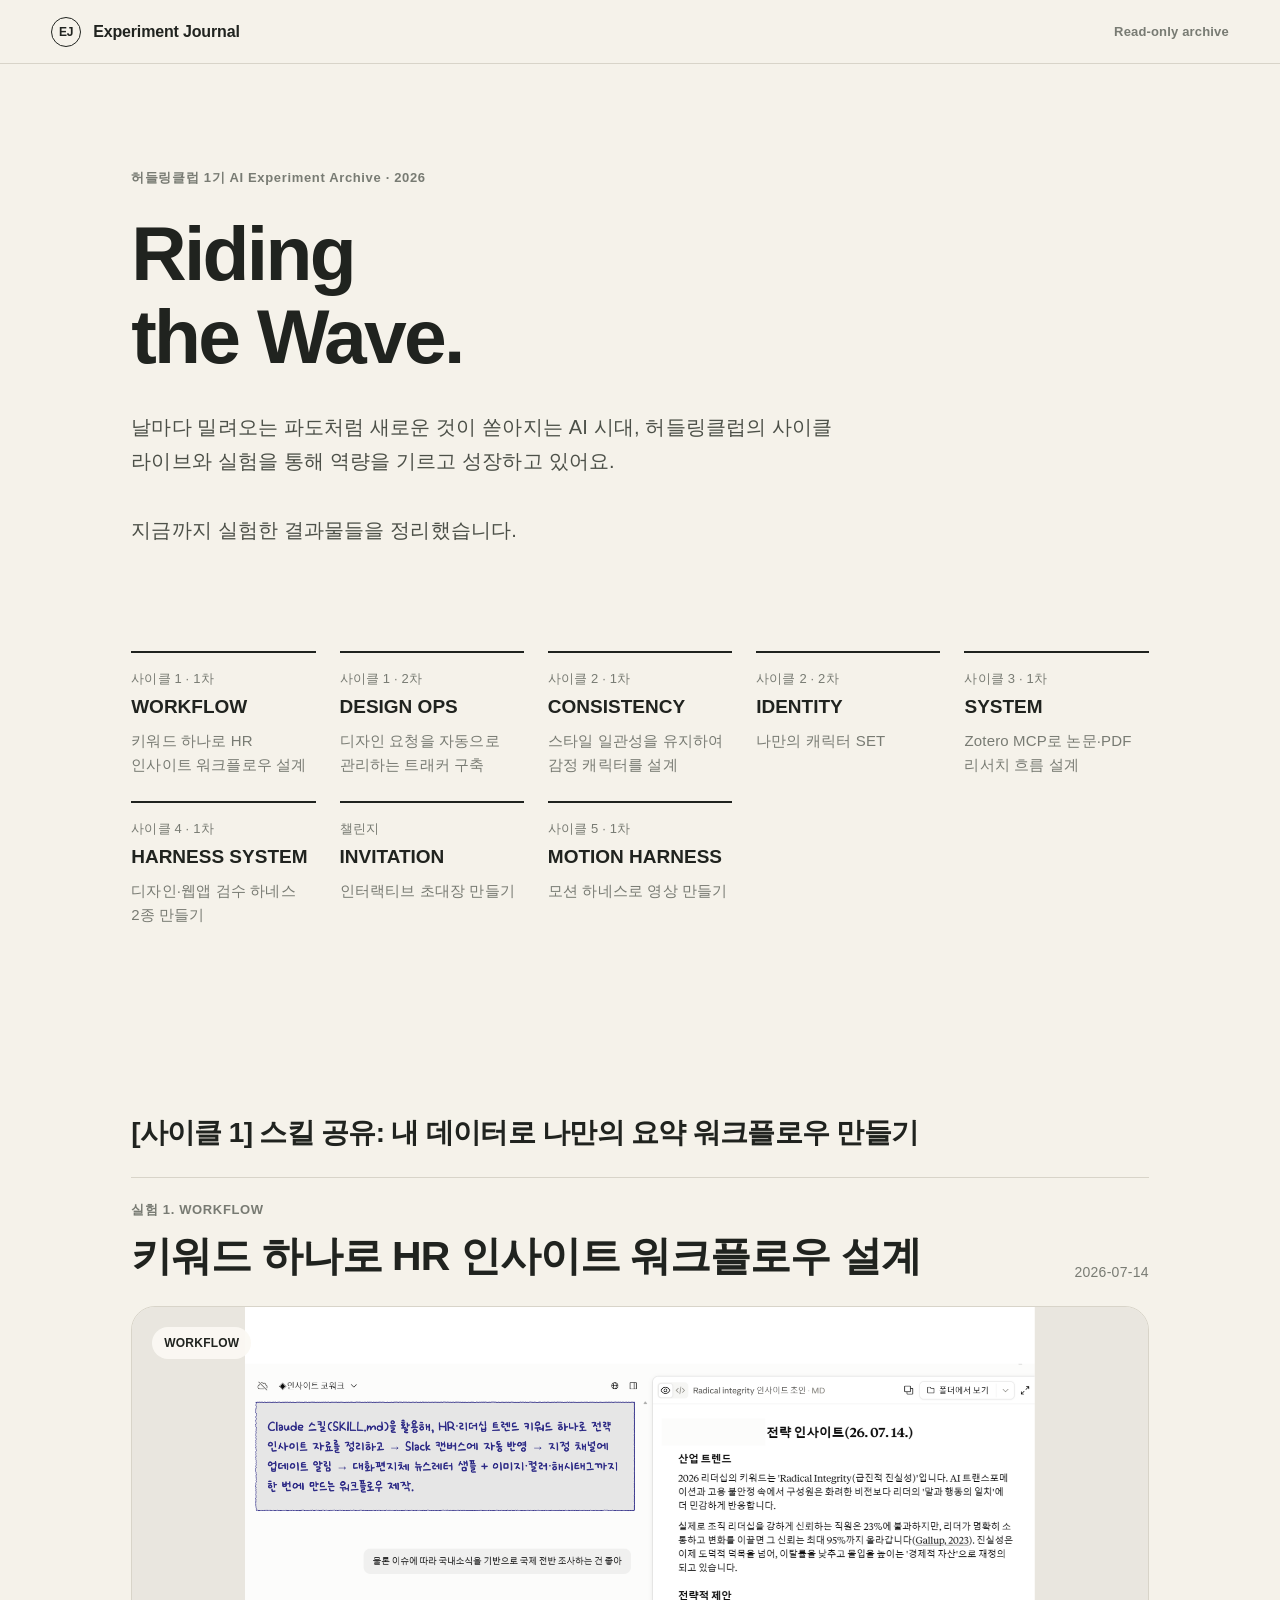
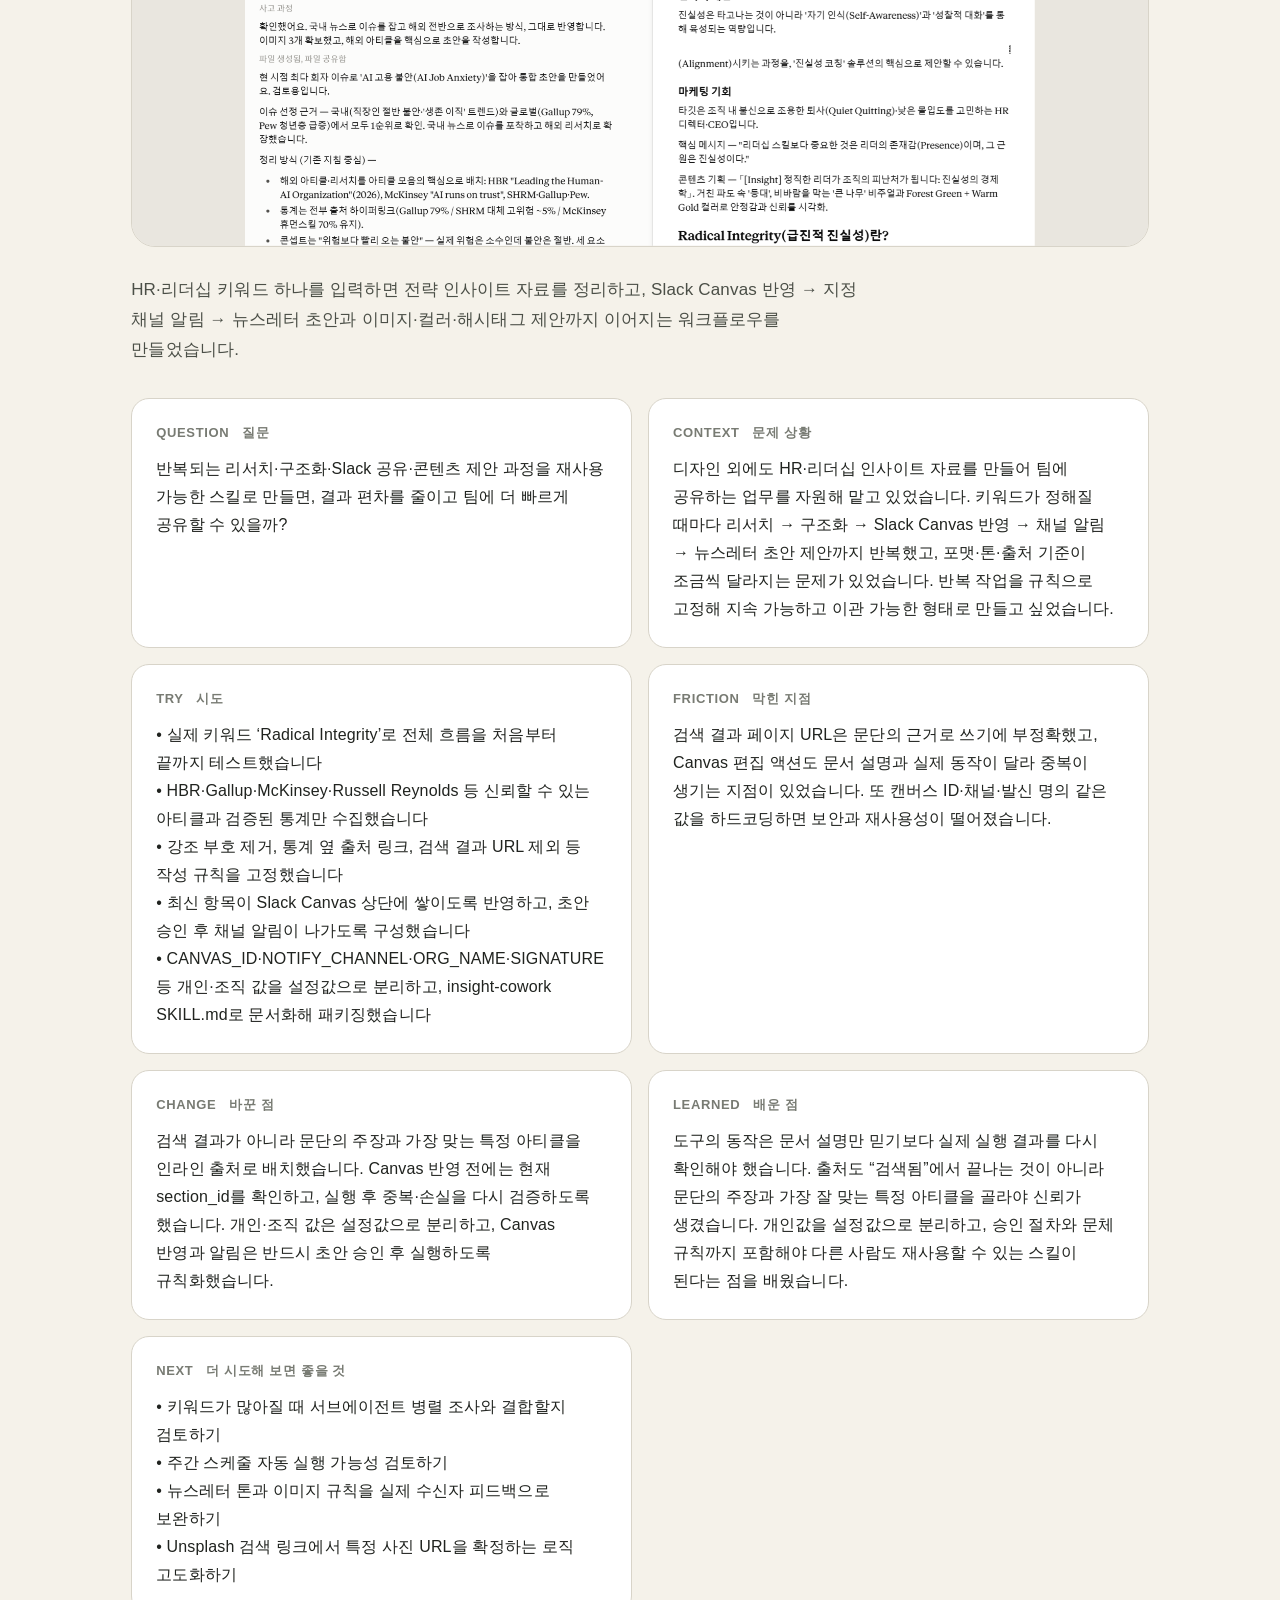
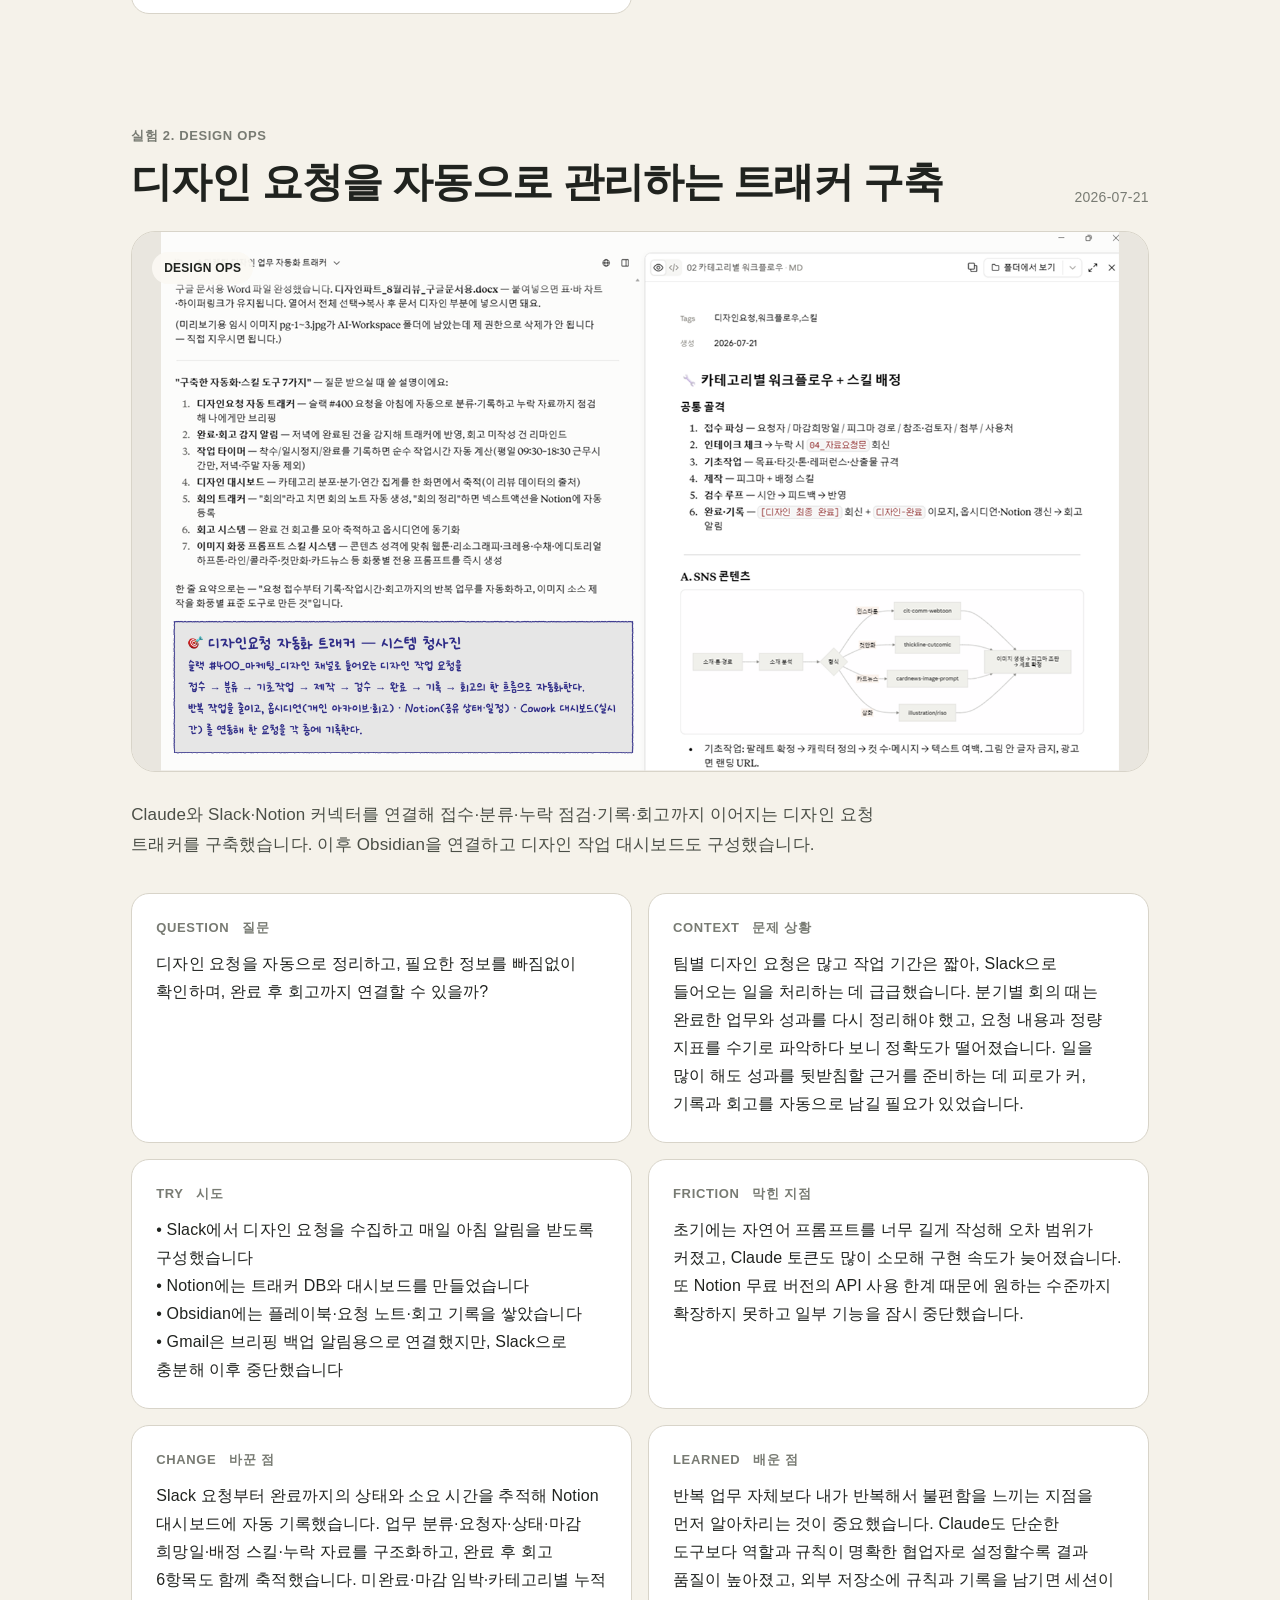
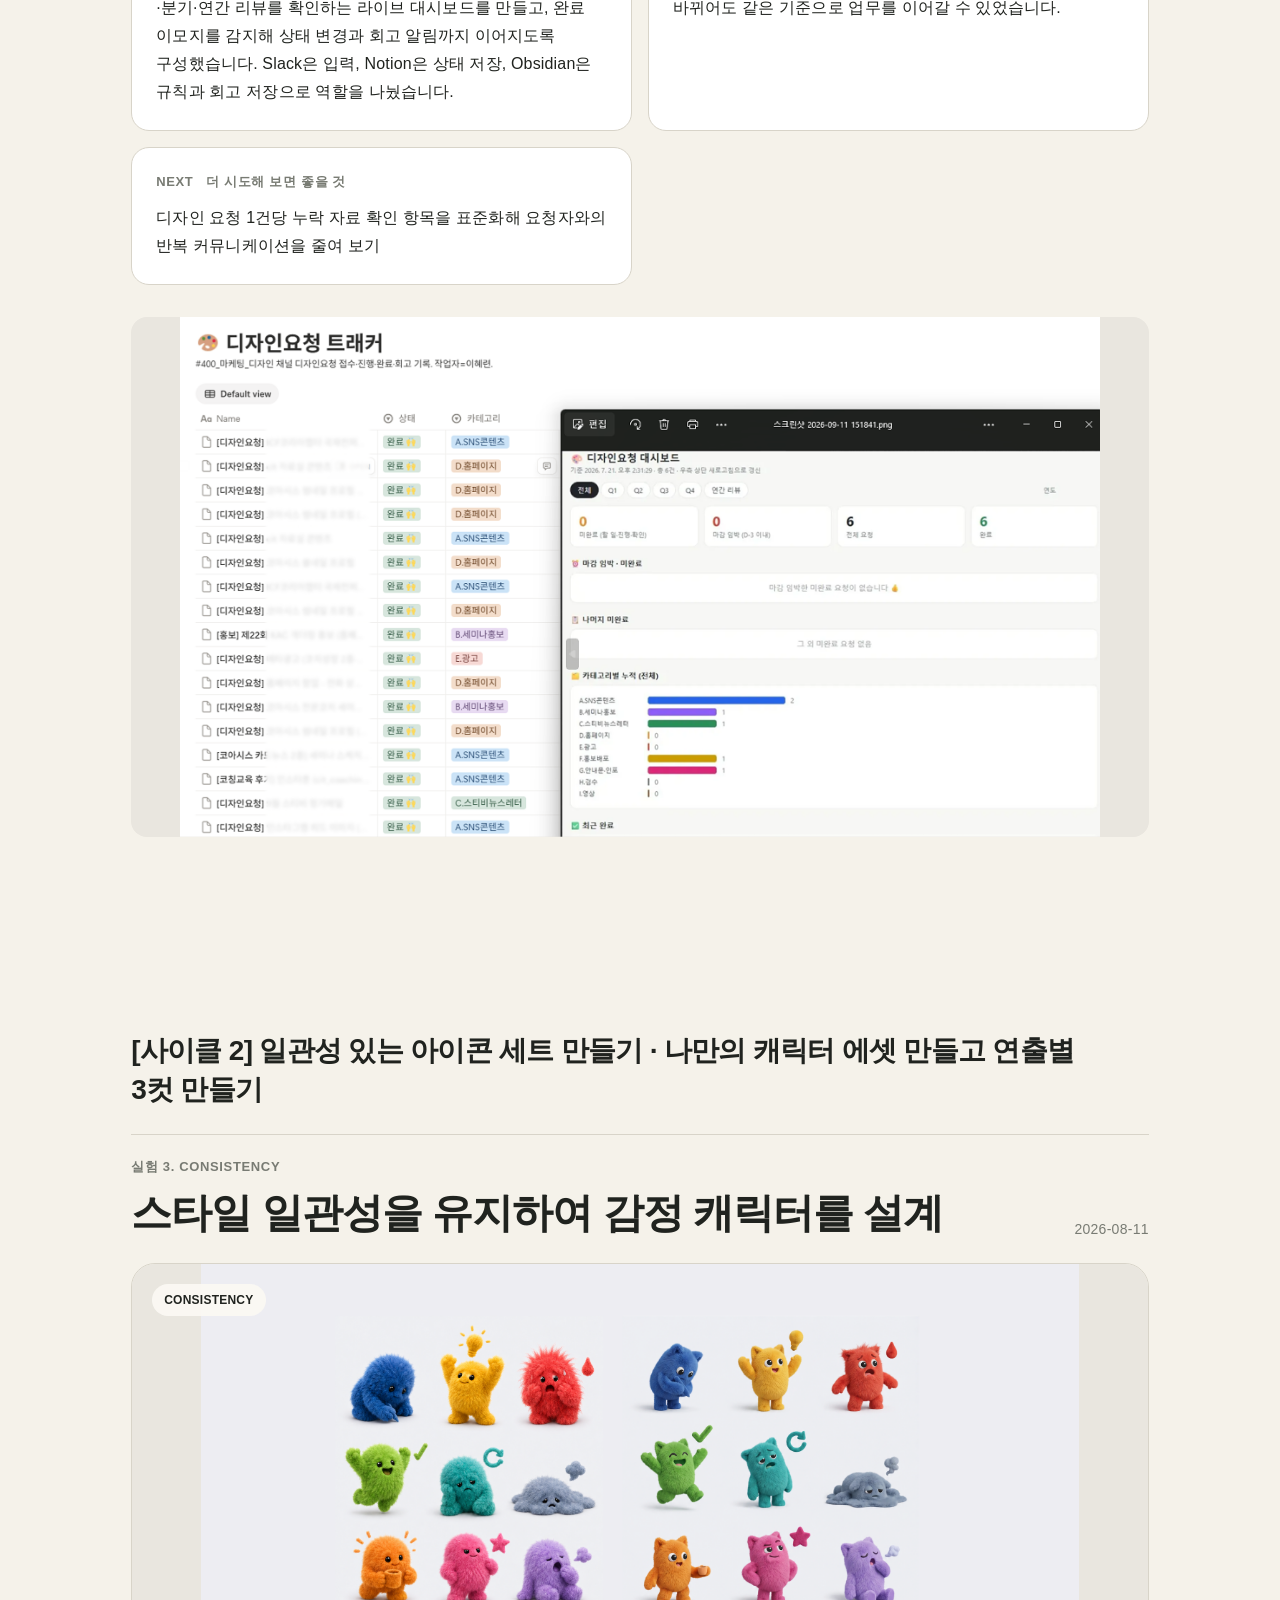
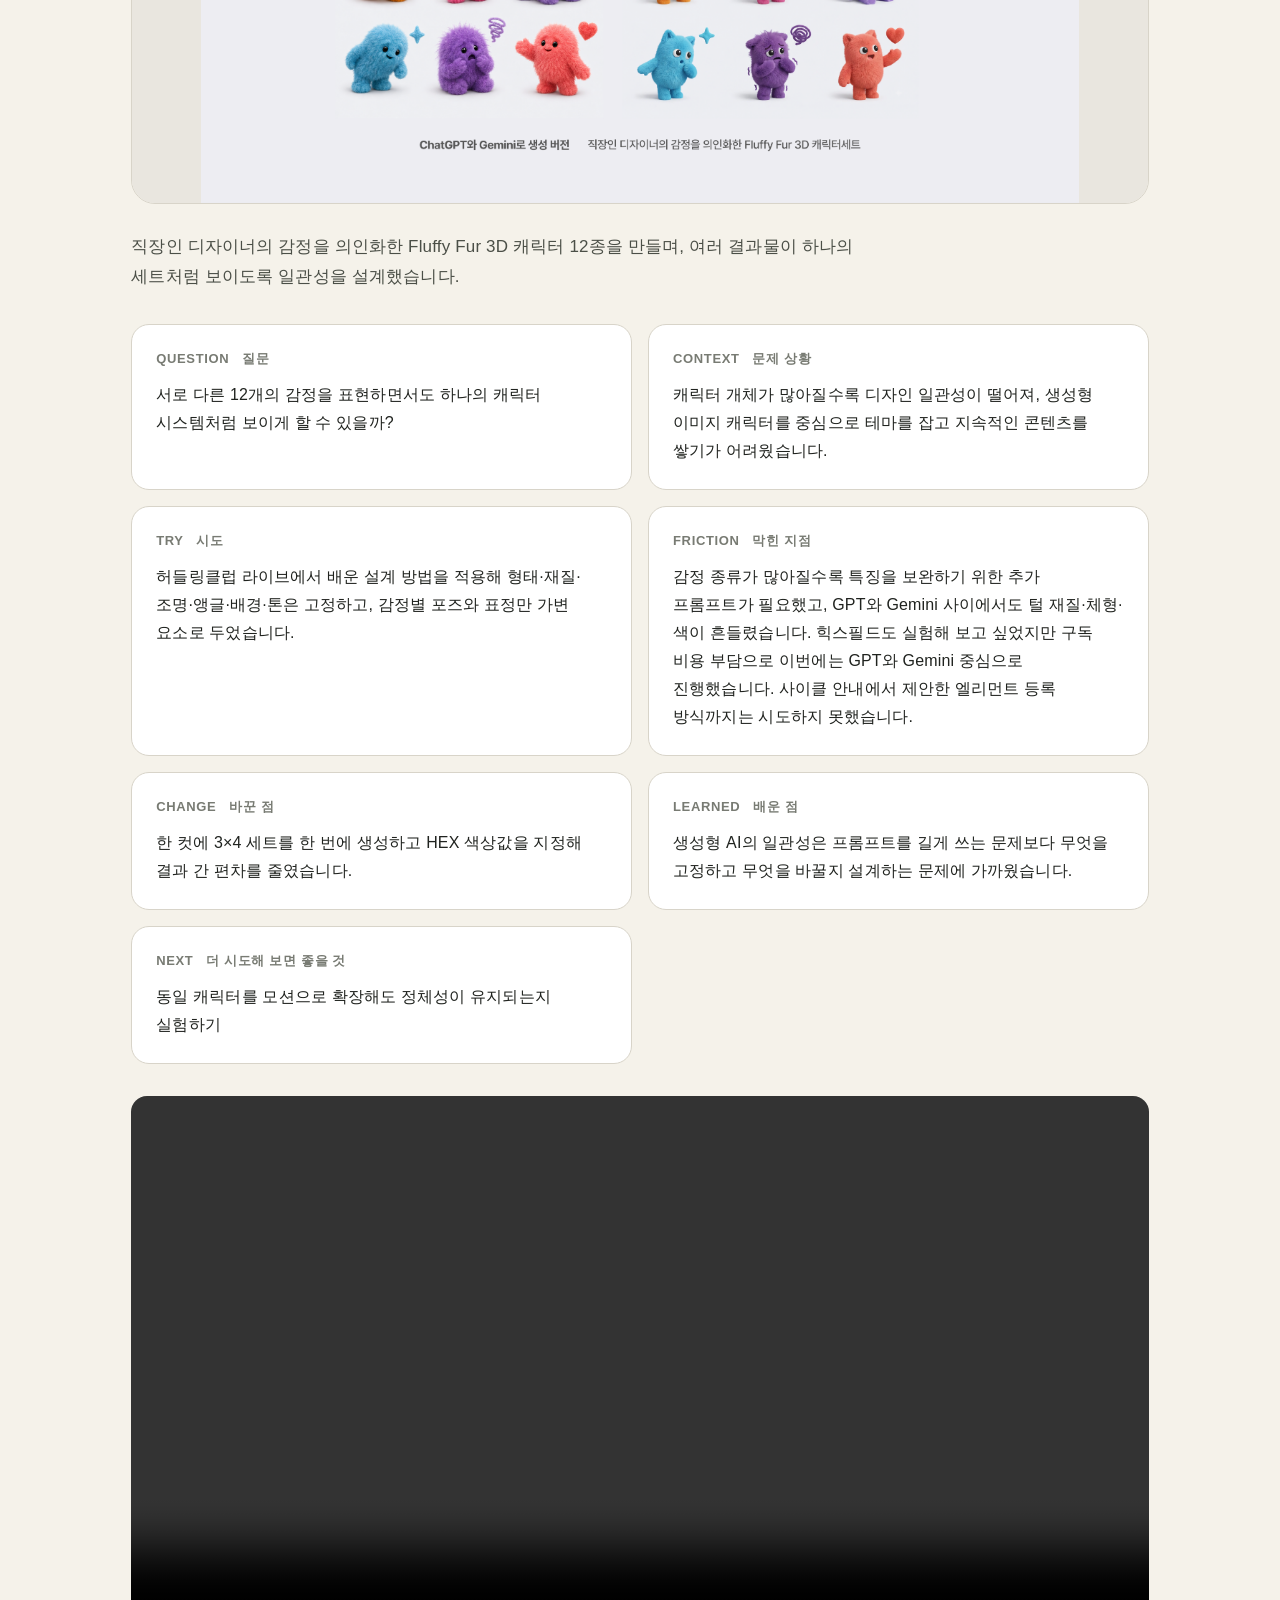
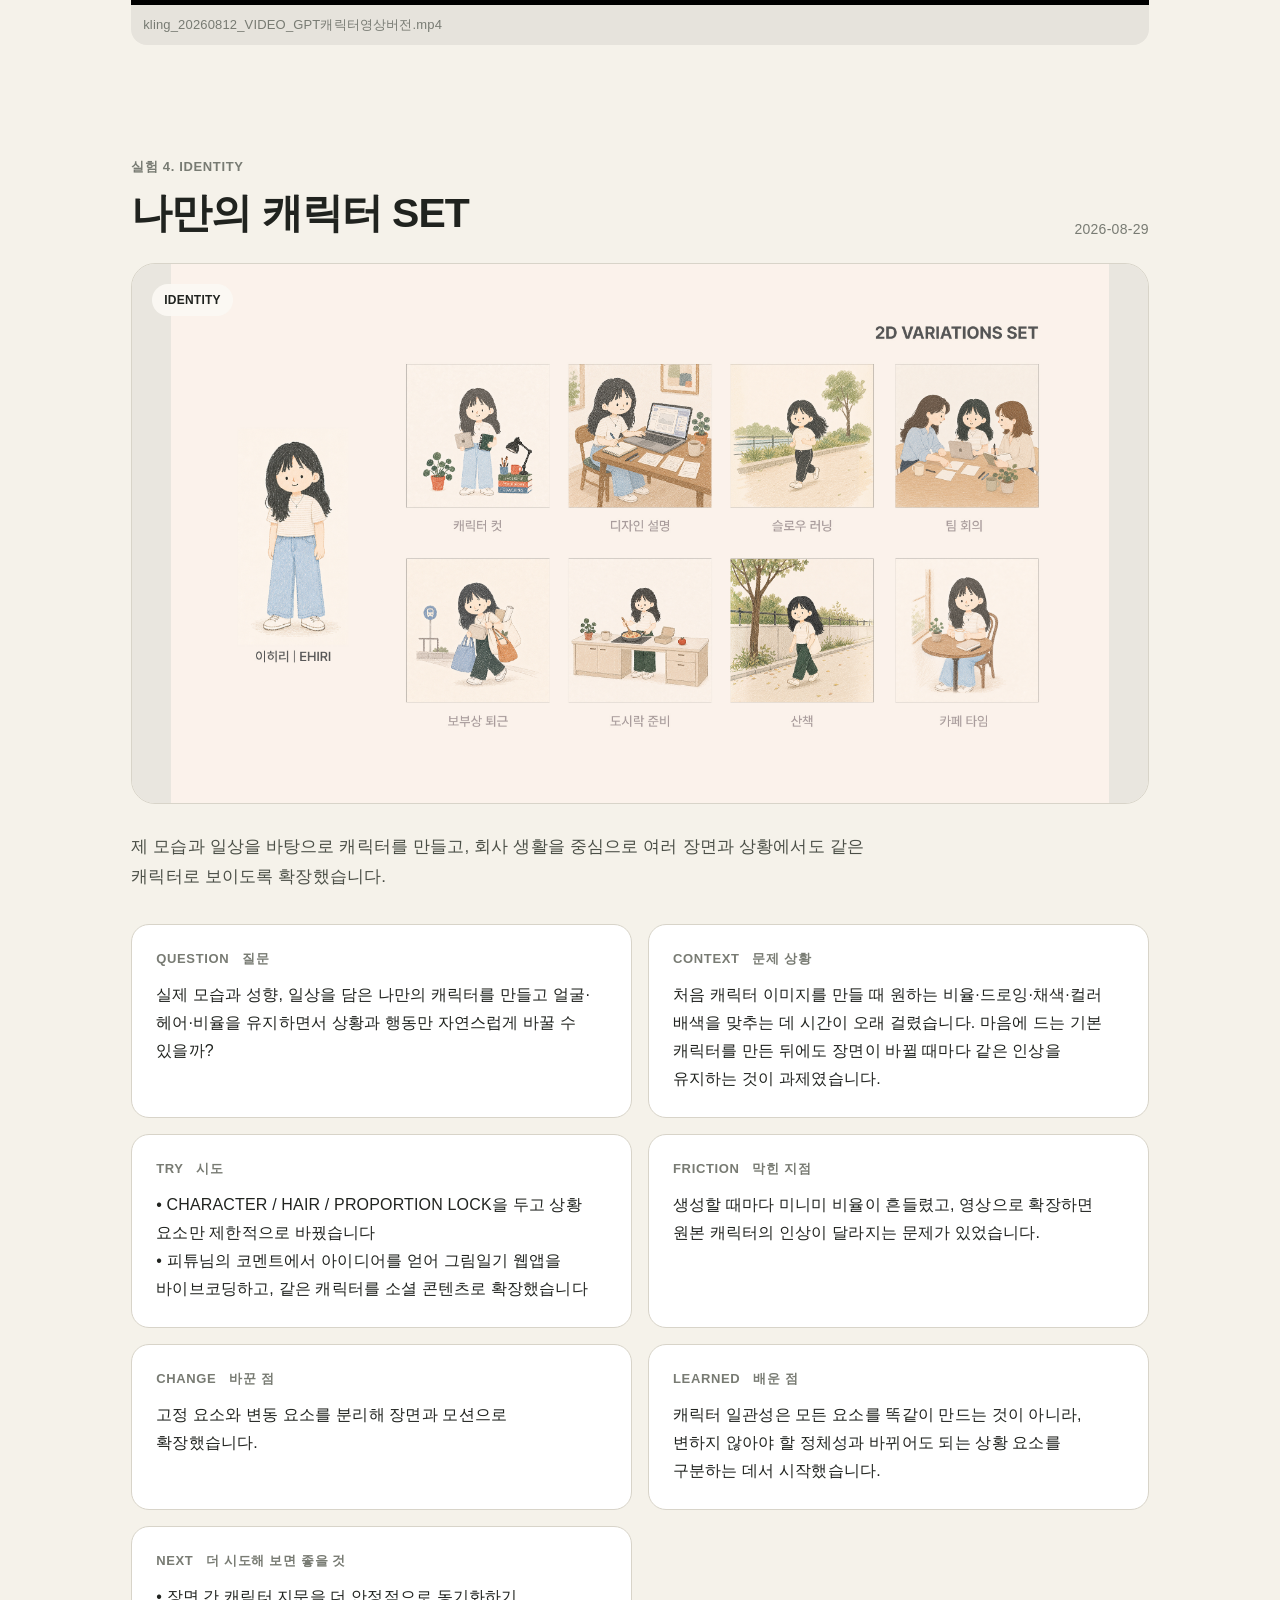
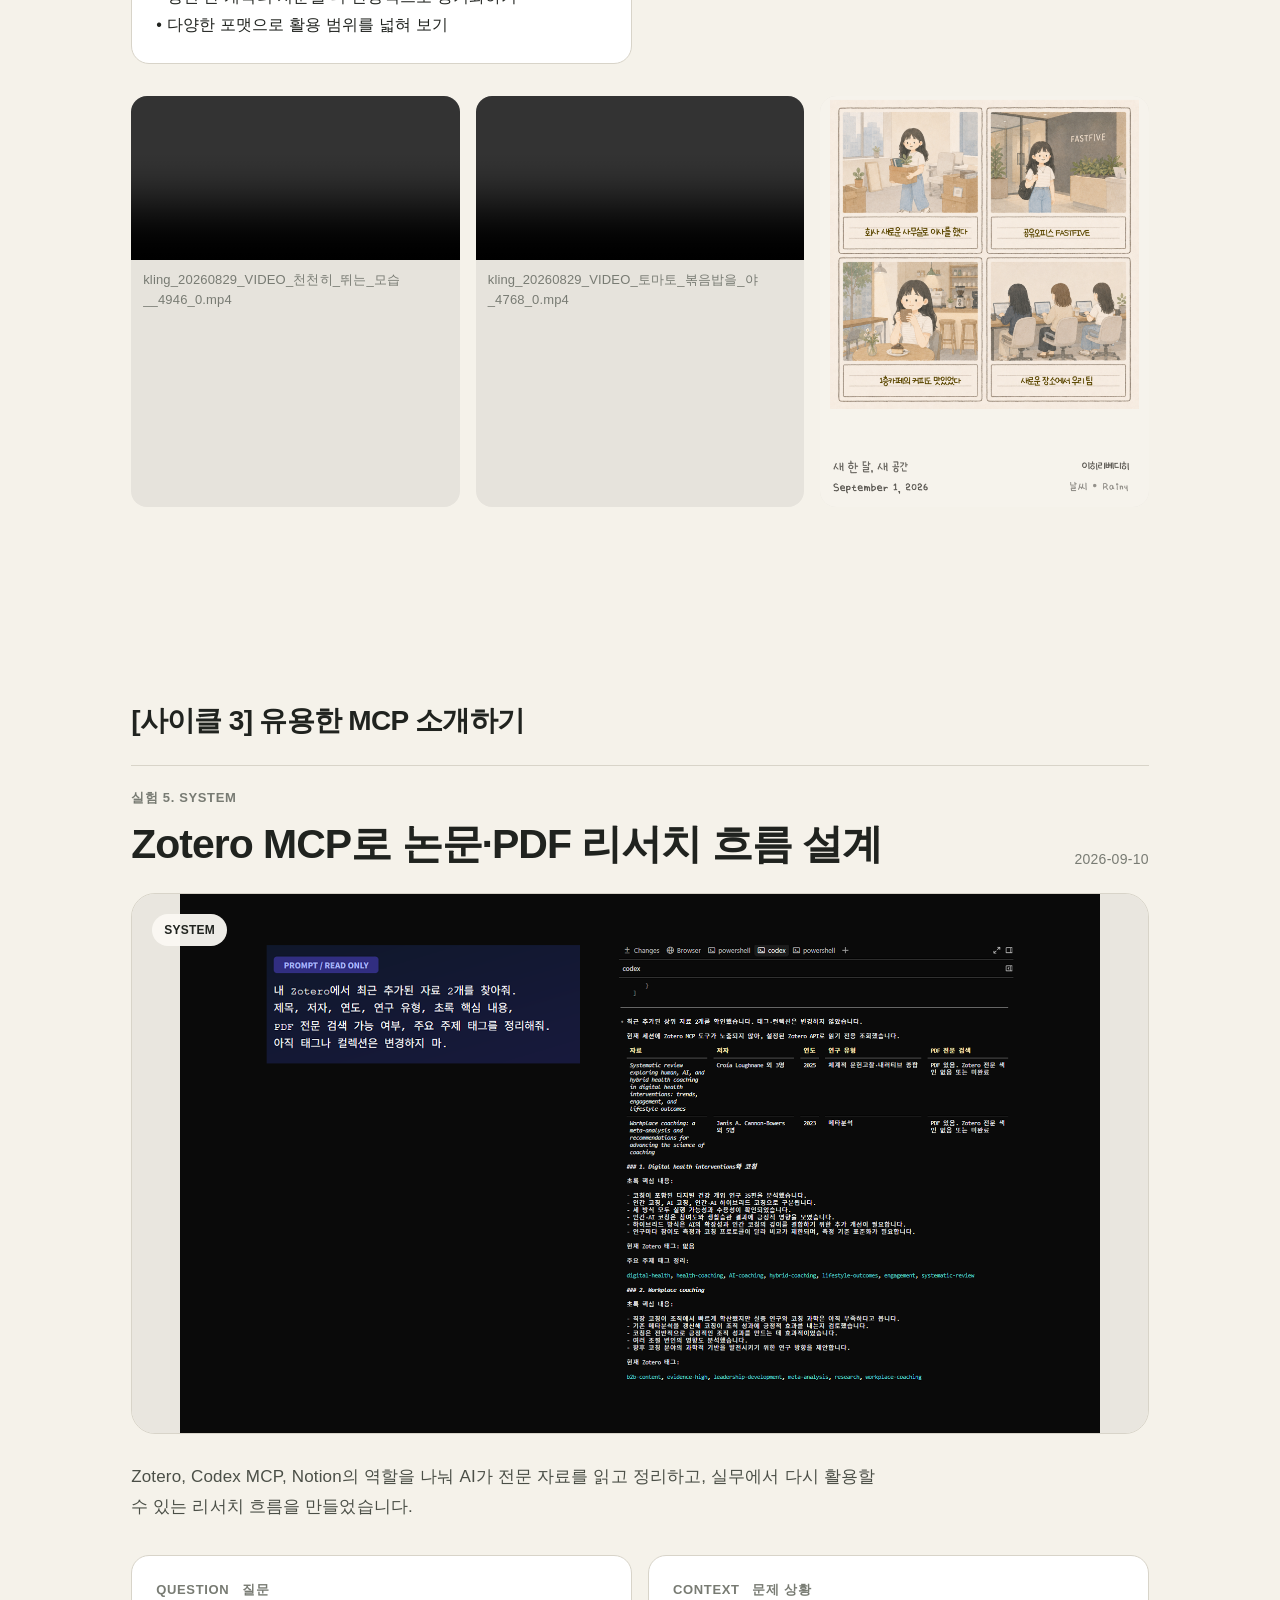
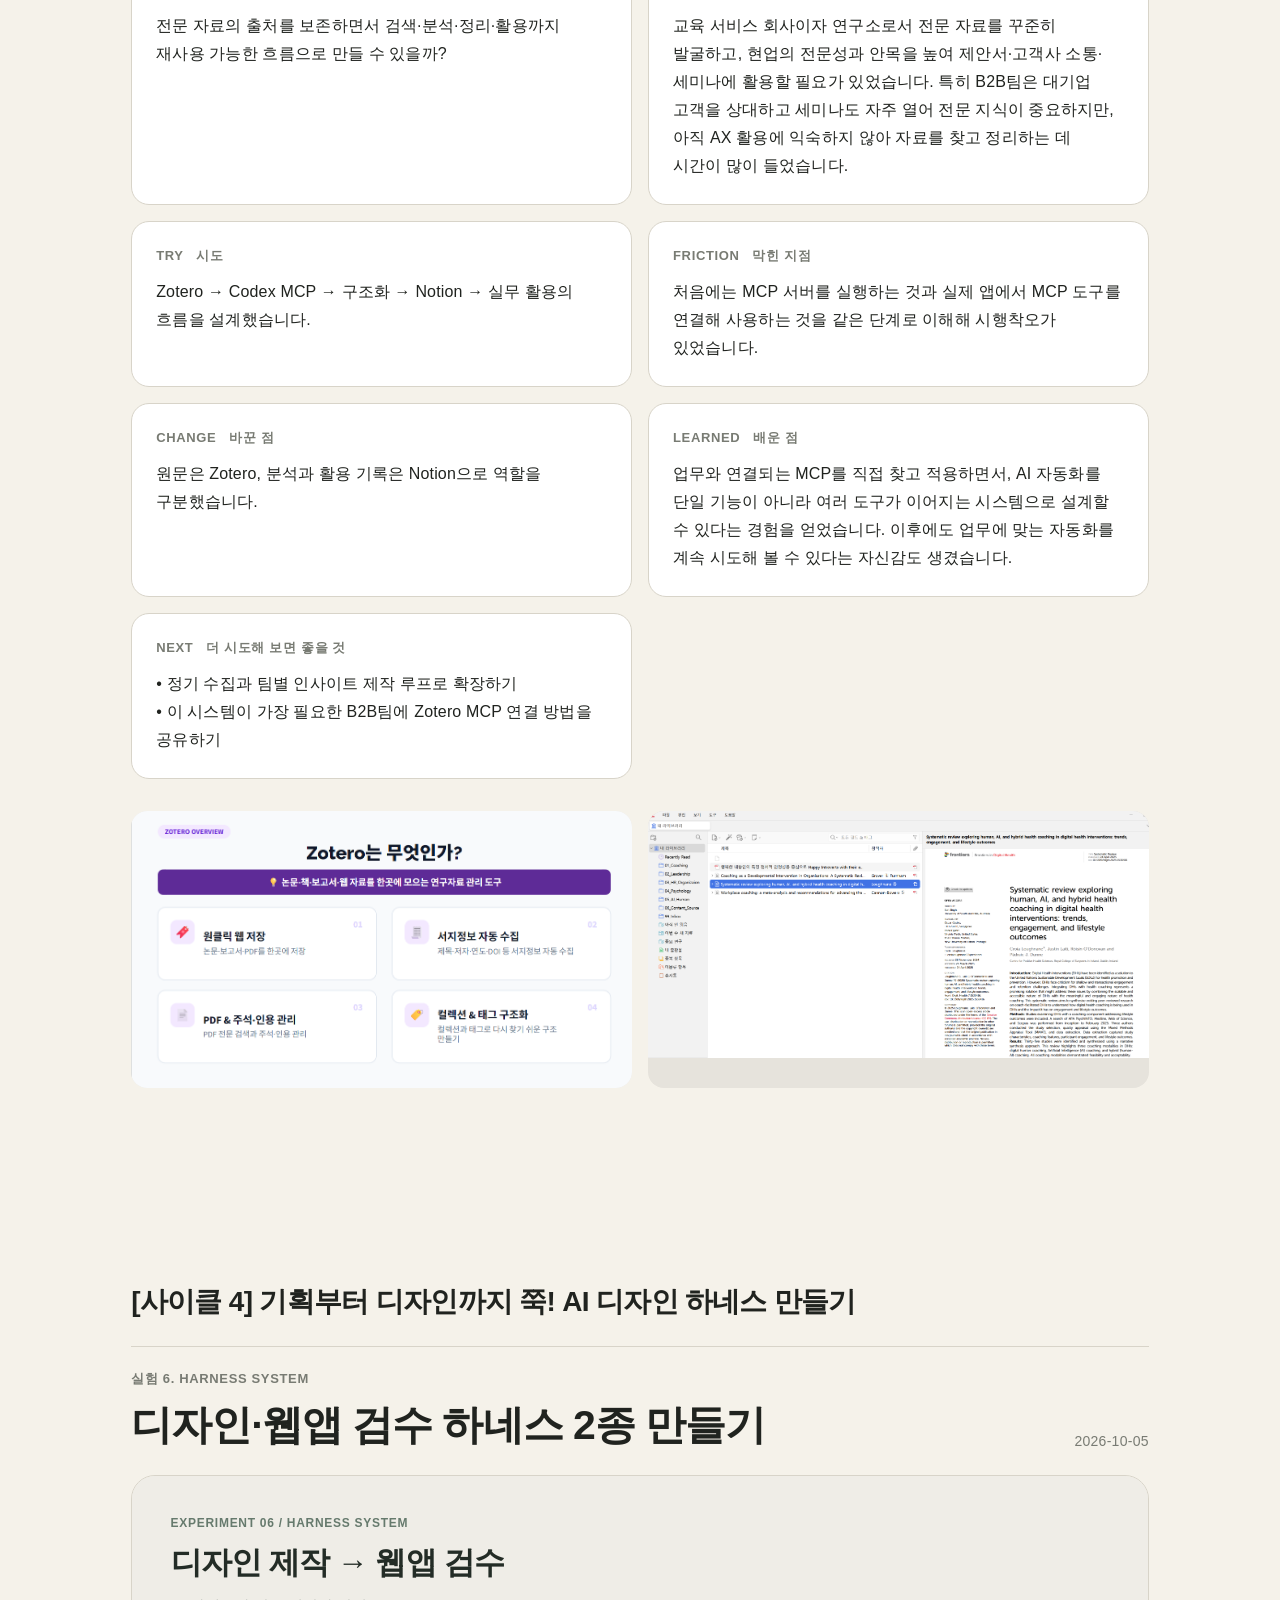
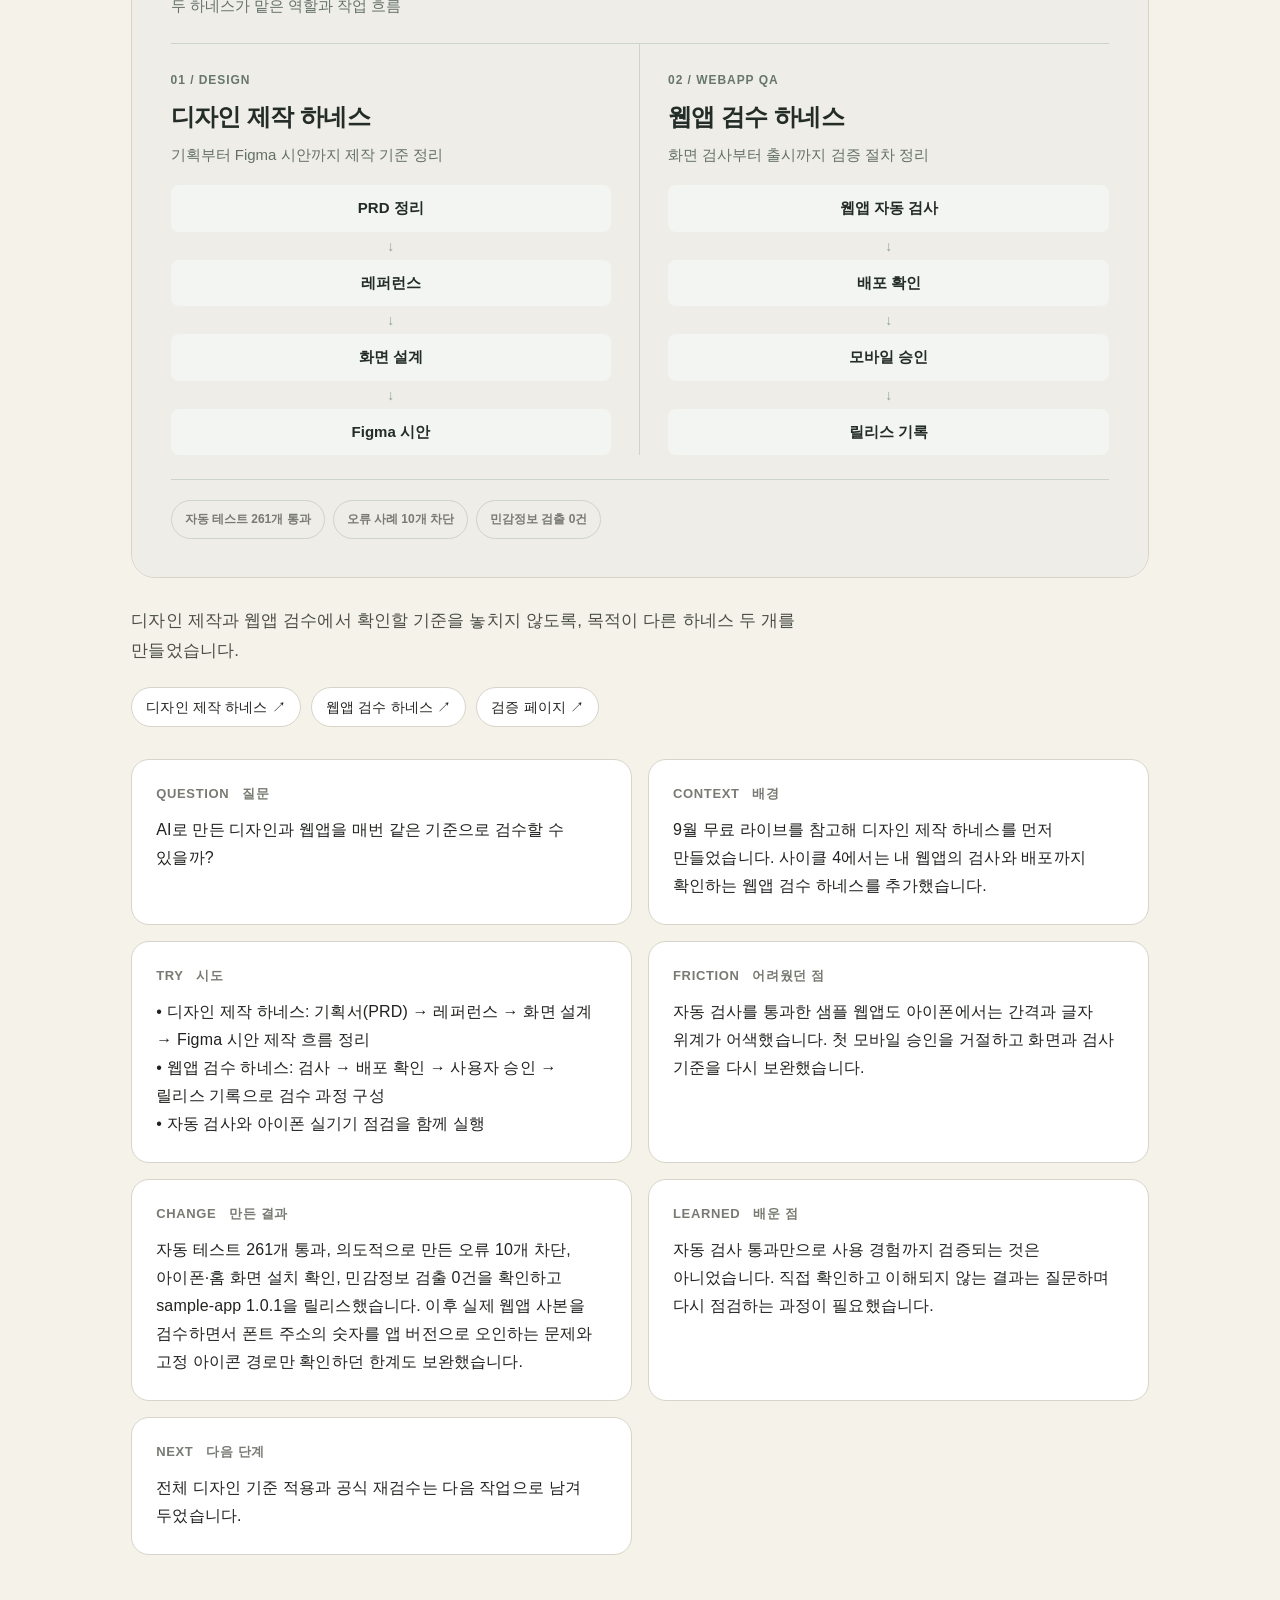
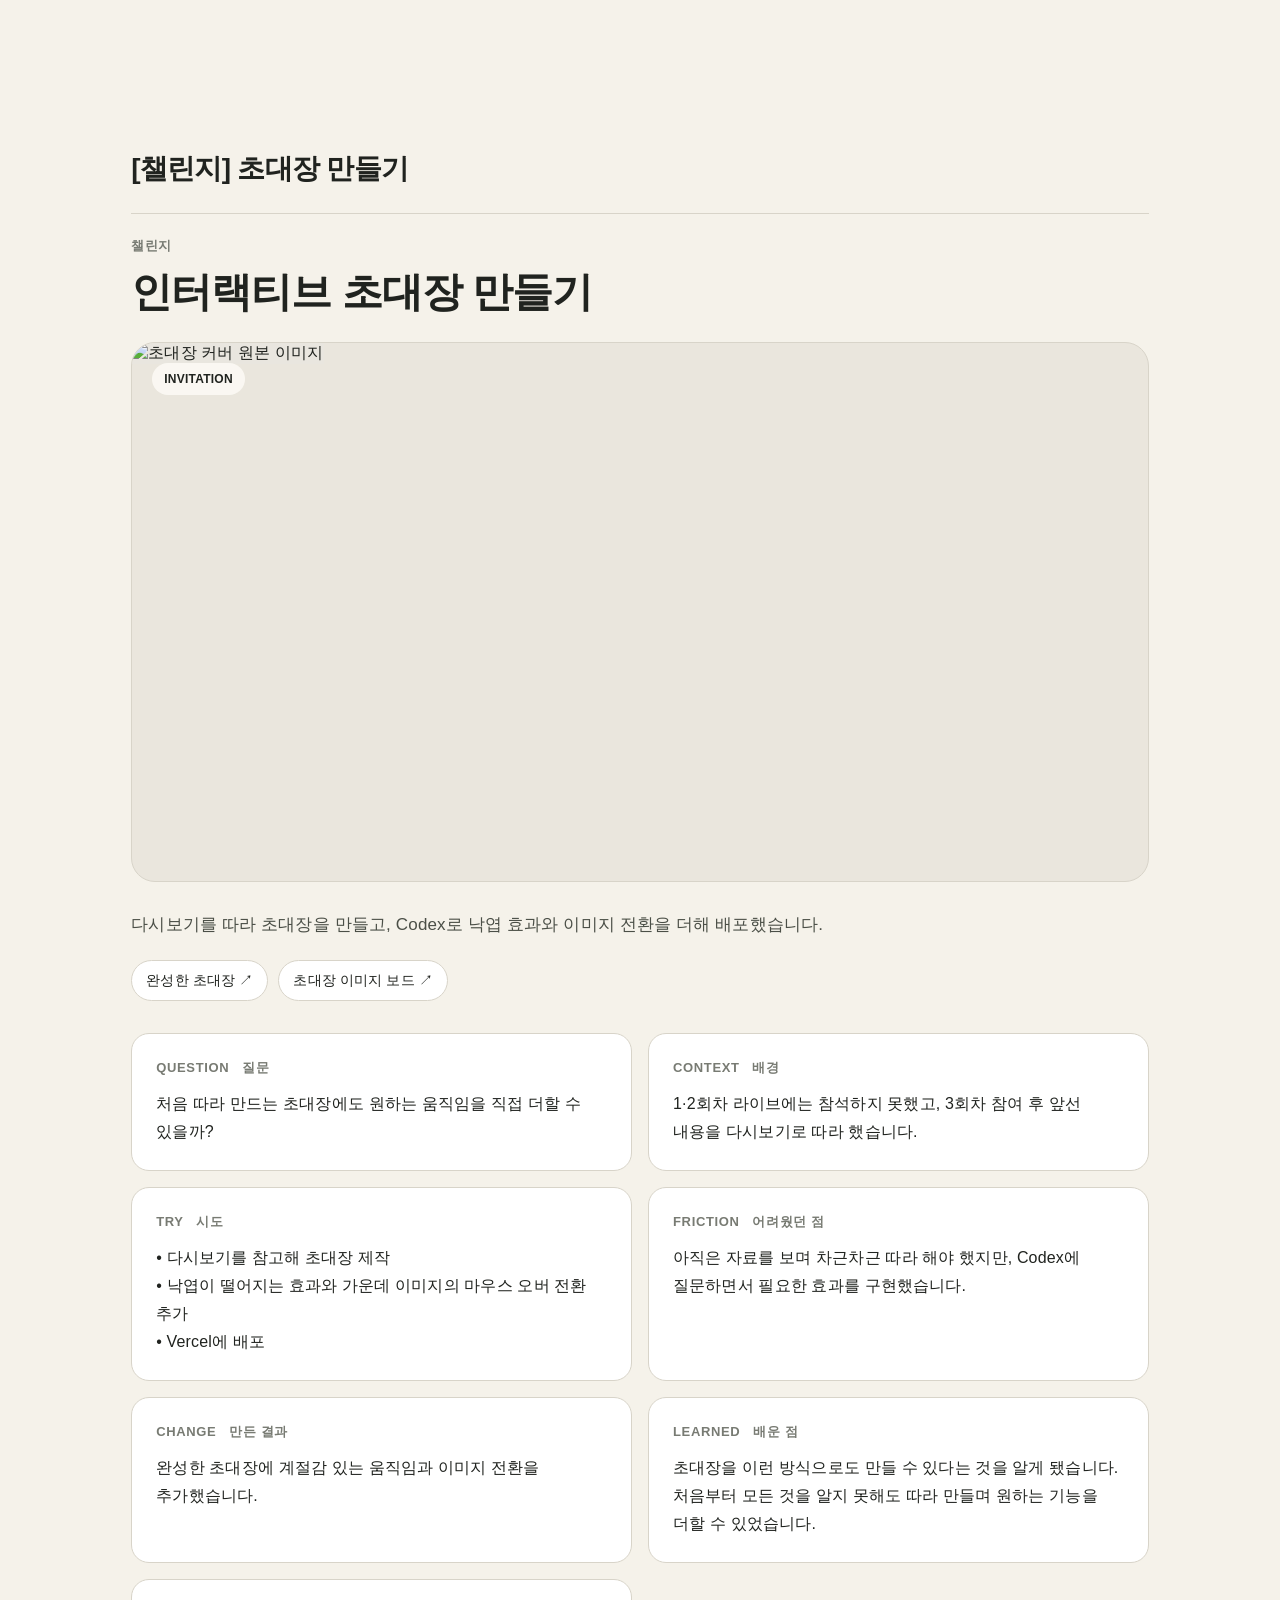
==== commit 6f35f853: "chore: release image caption cleanup v0.3.68" ====
--- a/index.html
+++ b/index.html
@@ -1,4 +1,4 @@
-<!doctype html><html lang="ko"><head><meta property="og:type" content="website"><meta property="og:title" content="Experiment Journal"><meta property="og:description" content="AI Experiment Archive · 2026"><meta property="og:image" content="https://continuingrace.github.io/experiment-journal-public/og-image.jpg?v=0.3.56"><meta property="og:image:width" content="1200"><meta property="og:image:height" content="630"><meta name="twitter:card" content="summary_large_image"><meta charset="utf-8"><meta name="viewport" content="width=device-width,initial-scale=1,viewport-fit=cover"><meta name="theme-color" content="#f5f2ea"><title>Experiment Journal · Read-only Archive</title><link rel="stylesheet" href="https://cdn.jsdelivr.net/gh/orioncactus/pretendard@v1.3.9/dist/web/static/pretendard.css"><link rel="stylesheet" href="styles.css?v=0.3.67"><link rel="stylesheet" href="visual-v0366.css?v=0.3.67"></head><body><header class="public-top"><div class="brand"><span class="mark">EJ</span><span>Experiment Journal</span></div><span class="read-only">Read-only archive</span></header><main><section class="hero"><div class="eyebrow">허들링클럽 1기 AI Experiment Archive · 2026</div><h1>Riding<br>the Wave.</h1><p>날마다 밀려오는 파도처럼 새로운 것이 쏟아지는 AI 시대, 허들링클럽의 사이클 라이브와 실험을 통해 역량을 기르고 성장하고 있어요.<br><br>지금까지 실험한 결과물들을 정리했습니다.</p></section><section class="timeline" aria-label="실험 요약"><div class="step"><small>사이클 1 · 1차</small><strong>WORKFLOW</strong><span>키워드 하나로 HR 인사이트 워크플로우 설계</span></div><div class="step"><small>사이클 1 · 2차</small><strong>DESIGN OPS</strong><span>디자인 요청을 자동으로 관리하는 트래커 구축</span></div><div class="step"><small>사이클 2 · 1차</small><strong>CONSISTENCY</strong><span>스타일 일관성을 유지하여 감정 캐릭터를 설계</span></div><div class="step"><small>사이클 2 · 2차</small><strong>IDENTITY</strong><span>나만의 캐릭터 SET</span></div><div class="step"><small>사이클 3 · 1차</small><strong>SYSTEM</strong><span>Zotero MCP로 논문·PDF 리서치 흐름 설계</span></div><div class="step"><small>사이클 4 · 1차</small><strong>HARNESS SYSTEM</strong><span>디자인·웹앱 검수 하네스 2종 만들기</span></div><div class="step"><small>챌린지</small><strong>INVITATION</strong><span>인터랙티브 초대장 만들기</span></div><div class="step"><small>사이클 5 · 1차</small><strong>MOTION HARNESS</strong><span>모션 하네스로 영상 만들기</span></div></section><section class="cycle"><header><strong>[사이클 1] 스킬 공유: 내 데이터로 나만의 요약 워크플로우 만들기</strong></header><div class="pair"><article class="experiment"><header class="experiment-head"><div><div class="eyebrow">실험 1. WORKFLOW</div><h2>키워드 하나로 HR 인사이트 워크플로우 설계</h2></div><time>2026-07-14</time></header><div class="card"><div class="cover"><img src="media/image-01.png" alt="키워드 하나로 HR 인사이트 워크플로우 설계"><span class="badge">WORKFLOW</span></div><div class="body"><p class="lead">HR·리더십 키워드 하나를 입력하면 전략 인사이트 자료를 정리하고, Slack Canvas 반영 → 지정 채널 알림 → 뉴스레터 초안과 이미지·컬러·해시태그 제안까지 이어지는 워크플로우를 만들었습니다.</p><div class="stories"><section class="story"><div class="story-label">QUESTION&nbsp;&nbsp; 질문</div><p>반복되는 리서치·구조화·Slack 공유·콘텐츠 제안 과정을 재사용 가능한 스킬로 만들면, 결과 편차를 줄이고 팀에 더 빠르게 공유할 수 있을까?</p></section><section class="story"><div class="story-label">CONTEXT&nbsp;&nbsp; 문제 상황</div><p>디자인 외에도 HR·리더십 인사이트 자료를 만들어 팀에 공유하는 업무를 자원해 맡고 있었습니다. 키워드가 정해질 때마다 리서치 → 구조화 → Slack Canvas 반영 → 채널 알림 → 뉴스레터 초안 제안까지 반복했고, 포맷·톤·출처 기준이 조금씩 달라지는 문제가 있었습니다. 반복 작업을 규칙으로 고정해 지속 가능하고 이관 가능한 형태로 만들고 싶었습니다.</p></section><section class="story"><div class="story-label">TRY&nbsp;&nbsp; 시도</div><p>• 실제 키워드 ‘Radical Integrity’로 전체 흐름을 처음부터 끝까지 테스트했습니다<br>• HBR·Gallup·McKinsey·Russell Reynolds 등 신뢰할 수 있는 아티클과 검증된 통계만 수집했습니다<br>• 강조 부호 제거, 통계 옆 출처 링크, 검색 결과 URL 제외 등 작성 규칙을 고정했습니다<br>• 최신 항목이 Slack Canvas 상단에 쌓이도록 반영하고, 초안 승인 후 채널 알림이 나가도록 구성했습니다<br>• CANVAS_ID·NOTIFY_CHANNEL·ORG_NAME·SIGNATURE 등 개인·조직 값을 설정값으로 분리하고, insight-cowork SKILL.md로 문서화해 패키징했습니다</p></section><section class="story"><div class="story-label">FRICTION&nbsp;&nbsp; 막힌 지점</div><p>검색 결과 페이지 URL은 문단의 근거로 쓰기에 부정확했고, Canvas 편집 액션도 문서 설명과 실제 동작이 달라 중복이 생기는 지점이 있었습니다. 또 캔버스 ID·채널·발신 명의 같은 값을 하드코딩하면 보안과 재사용성이 떨어졌습니다.</p></section><section class="story"><div class="story-label">CHANGE&nbsp;&nbsp; 바꾼 점</div><p>검색 결과가 아니라 문단의 주장과 가장 맞는 특정 아티클을 인라인 출처로 배치했습니다. Canvas 반영 전에는 현재 section_id를 확인하고, 실행 후 중복·손실을 다시 검증하도록 했습니다. 개인·조직 값은 설정값으로 분리하고, Canvas 반영과 알림은 반드시 초안 승인 후 실행하도록 규칙화했습니다.</p></section><section class="story"><div class="story-label">LEARNED&nbsp;&nbsp; 배운 점</div><p>도구의 동작은 문서 설명만 믿기보다 실제 실행 결과를 다시 확인해야 했습니다. 출처도 “검색됨”에서 끝나는 것이 아니라 문단의 주장과 가장 잘 맞는 특정 아티클을 골라야 신뢰가 생겼습니다. 개인값을 설정값으로 분리하고, 승인 절차와 문체 규칙까지 포함해야 다른 사람도 재사용할 수 있는 스킬이 된다는 점을 배웠습니다.</p></section><section class="story"><div class="story-label">NEXT&nbsp;&nbsp; 더 시도해 보면 좋을 것</div><p>• 키워드가 많아질 때 서브에이전트 병렬 조사와 결합할지 검토하기<br>• 주간 스케줄 자동 실행 가능성 검토하기<br>• 뉴스레터 톤과 이미지 규칙을 실제 수신자 피드백으로 보완하기<br>• Unsplash 검색 링크에서 특정 사진 URL을 확정하는 로직 고도화하기</p></section></div></div></div></article><article class="experiment"><header class="experiment-head"><div><div class="eyebrow">실험 2. DESIGN OPS</div><h2>디자인 요청을 자동으로 관리하는 트래커 구축</h2></div><time>2026-07-21</time></header><div class="card"><div class="cover"><img src="media/m_1789210784853tkcq.png" alt="디자인 요청을 자동으로 관리하는 트래커 구축"><span class="badge">DESIGN OPS</span></div><div class="body"><p class="lead">Claude와 Slack·Notion 커넥터를 연결해 접수·분류·누락 점검·기록·회고까지 이어지는 디자인 요청 트래커를 구축했습니다. 이후 Obsidian을 연결하고 디자인 작업 대시보드도 구성했습니다.</p><div class="stories"><section class="story"><div class="story-label">QUESTION&nbsp;&nbsp; 질문</div><p>디자인 요청을 자동으로 정리하고, 필요한 정보를 빠짐없이 확인하며, 완료 후 회고까지 연결할 수 있을까?</p></section><section class="story"><div class="story-label">CONTEXT&nbsp;&nbsp; 문제 상황</div><p>팀별 디자인 요청은 많고 작업 기간은 짧아, Slack으로 들어오는 일을 처리하는 데 급급했습니다. 분기별 회의 때는 완료한 업무와 성과를 다시 정리해야 했고, 요청 내용과 정량 지표를 수기로 파악하다 보니 정확도가 떨어졌습니다. 일을 많이 해도 성과를 뒷받침할 근거를 준비하는 데 피로가 커, 기록과 회고를 자동으로 남길 필요가 있었습니다.</p></section><section class="story"><div class="story-label">TRY&nbsp;&nbsp; 시도</div><p>• Slack에서 디자인 요청을 수집하고 매일 아침 알림을 받도록 구성했습니다<br>• Notion에는 트래커 DB와 대시보드를 만들었습니다<br>• Obsidian에는 플레이북·요청 노트·회고 기록을 쌓았습니다<br>• Gmail은 브리핑 백업 알림용으로 연결했지만, Slack으로 충분해 이후 중단했습니다</p></section><section class="story"><div class="story-label">FRICTION&nbsp;&nbsp; 막힌 지점</div><p>초기에는 자연어 프롬프트를 너무 길게 작성해 오차 범위가 커졌고, Claude 토큰도 많이 소모해 구현 속도가 늦어졌습니다. 또 Notion 무료 버전의 API 사용 한계 때문에 원하는 수준까지 확장하지 못하고 일부 기능을 잠시 중단했습니다.</p></section><section class="story"><div class="story-label">CHANGE&nbsp;&nbsp; 바꾼 점</div><p>Slack 요청부터 완료까지의 상태와 소요 시간을 추적해 Notion 대시보드에 자동 기록했습니다. 업무 분류·요청자·상태·마감 희망일·배정 스킬·누락 자료를 구조화하고, 완료 후 회고 6항목도 함께 축적했습니다. 미완료·마감 임박·카테고리별 누적·분기·연간 리뷰를 확인하는 라이브 대시보드를 만들고, 완료 이모지를 감지해 상태 변경과 회고 알림까지 이어지도록 구성했습니다. Slack은 입력, Notion은 상태 저장, Obsidian은 규칙과 회고 저장으로 역할을 나눴습니다.</p></section><section class="story"><div class="story-label">LEARNED&nbsp;&nbsp; 배운 점</div><p>반복 업무 자체보다 내가 반복해서 불편함을 느끼는 지점을 먼저 알아차리는 것이 중요했습니다. Claude도 단순한 도구보다 역할과 규칙이 명확한 협업자로 설정할수록 결과 품질이 높아졌고, 외부 저장소에 규칙과 기록을 남기면 세션이 바뀌어도 같은 기준으로 업무를 이어갈 수 있었습니다.</p></section><section class="story"><div class="story-label">NEXT&nbsp;&nbsp; 더 시도해 보면 좋을 것</div><p>디자인 요청 1건당 누락 자료 확인 항목을 표준화해 요청자와의 반복 커뮤니케이션을 줄여 보기</p></section></div><div class="gallery"><figure><img src="media/image-03.png" alt="Group 11367.png"><figcaption>Group 11367.png</figcaption></figure></div></div></div></article></div></section><section class="cycle"><header><strong>[사이클 2] 일관성 있는 아이콘 세트 만들기 · 나만의 캐릭터 에셋 만들고 연출별 3컷 만들기</strong></header><div class="pair"><article class="experiment"><header class="experiment-head"><div><div class="eyebrow">실험 3. CONSISTENCY</div><h2>스타일 일관성을 유지하여 감정 캐릭터를 설계</h2></div><time>2026-08-11</time></header><div class="card"><div class="cover"><img src="media/image-04.png" alt="스타일 일관성을 유지하여 감정 캐릭터를 설계"><span class="badge">CONSISTENCY</span></div><div class="body"><p class="lead">직장인 디자이너의 감정을 의인화한 Fluffy Fur 3D 캐릭터 12종을 만들며, 여러 결과물이 하나의 세트처럼 보이도록 일관성을 설계했습니다.</p><div class="stories"><section class="story"><div class="story-label">QUESTION&nbsp;&nbsp; 질문</div><p>서로 다른 12개의 감정을 표현하면서도 하나의 캐릭터 시스템처럼 보이게 할 수 있을까?</p></section><section class="story"><div class="story-label">CONTEXT&nbsp;&nbsp; 문제 상황</div><p>캐릭터 개체가 많아질수록 디자인 일관성이 떨어져, 생성형 이미지 캐릭터를 중심으로 테마를 잡고 지속적인 콘텐츠를 쌓기가 어려웠습니다.</p></section><section class="story"><div class="story-label">TRY&nbsp;&nbsp; 시도</div><p>허들링클럽 라이브에서 배운 설계 방법을 적용해 형태·재질·조명·앵글·배경·톤은 고정하고, 감정별 포즈와 표정만 가변 요소로 두었습니다.</p></section><section class="story"><div class="story-label">FRICTION&nbsp;&nbsp; 막힌 지점</div><p>감정 종류가 많아질수록 특징을 보완하기 위한 추가 프롬프트가 필요했고, GPT와 Gemini 사이에서도 털 재질·체형·색이 흔들렸습니다. 힉스필드도 실험해 보고 싶었지만 구독 비용 부담으로 이번에는 GPT와 Gemini 중심으로 진행했습니다. 사이클 안내에서 제안한 엘리먼트 등록 방식까지는 시도하지 못했습니다.</p></section><section class="story"><div class="story-label">CHANGE&nbsp;&nbsp; 바꾼 점</div><p>한 컷에 3×4 세트를 한 번에 생성하고 HEX 색상값을 지정해 결과 간 편차를 줄였습니다.</p></section><section class="story"><div class="story-label">LEARNED&nbsp;&nbsp; 배운 점</div><p>생성형 AI의 일관성은 프롬프트를 길게 쓰는 문제보다 무엇을 고정하고 무엇을 바꿀지 설계하는 문제에 가까웠습니다.</p></section><section class="story"><div class="story-label">NEXT&nbsp;&nbsp; 더 시도해 보면 좋을 것</div><p>동일 캐릭터를 모션으로 확장해도 정체성이 유지되는지 실험하기</p></section></div><div class="gallery"><figure><video src="media/video-05.mp4#t=0.001" controls playsinline aria-label="kling_20260812_VIDEO_GPT캐릭터영상버전.mp4" preload="metadata"></video><figcaption>kling_20260812_VIDEO_GPT캐릭터영상버전.mp4</figcaption></figure></div></div></div></article><article class="experiment"><header class="experiment-head"><div><div class="eyebrow">실험 4. IDENTITY</div><h2>나만의 캐릭터 SET</h2></div><time>2026-08-29</time></header><div class="card"><div class="cover"><img src="media/image-06.jpg" alt="나만의 캐릭터 SET"><span class="badge">IDENTITY</span></div><div class="body"><p class="lead">제 모습과 일상을 바탕으로 캐릭터를 만들고, 회사 생활을 중심으로 여러 장면과 상황에서도 같은 캐릭터로 보이도록 확장했습니다.</p><div class="stories"><section class="story"><div class="story-label">QUESTION&nbsp;&nbsp; 질문</div><p>실제 모습과 성향, 일상을 담은 나만의 캐릭터를 만들고 얼굴·헤어·비율을 유지하면서 상황과 행동만 자연스럽게 바꿀 수 있을까?</p></section><section class="story"><div class="story-label">CONTEXT&nbsp;&nbsp; 문제 상황</div><p>처음 캐릭터 이미지를 만들 때 원하는 비율·드로잉·채색·컬러 배색을 맞추는 데 시간이 오래 걸렸습니다. 마음에 드는 기본 캐릭터를 만든 뒤에도 장면이 바뀔 때마다 같은 인상을 유지하는 것이 과제였습니다.</p></section><section class="story"><div class="story-label">TRY&nbsp;&nbsp; 시도</div><p>• CHARACTER / HAIR / PROPORTION LOCK을 두고 상황 요소만 제한적으로 바꿨습니다<br>• 피튜님의 코멘트에서 아이디어를 얻어 그림일기 웹앱을 바이브코딩하고, 같은 캐릭터를 소셜 콘텐츠로 확장했습니다</p></section><section class="story"><div class="story-label">FRICTION&nbsp;&nbsp; 막힌 지점</div><p>생성할 때마다 미니미 비율이 흔들렸고, 영상으로 확장하면 원본 캐릭터의 인상이 달라지는 문제가 있었습니다.</p></section><section class="story"><div class="story-label">CHANGE&nbsp;&nbsp; 바꾼 점</div><p>고정 요소와 변동 요소를 분리해 장면과 모션으로 확장했습니다.</p></section><section class="story"><div class="story-label">LEARNED&nbsp;&nbsp; 배운 점</div><p>캐릭터 일관성은 모든 요소를 똑같이 만드는 것이 아니라, 변하지 않아야 할 정체성과 바뀌어도 되는 상황 요소를 구분하는 데서 시작했습니다.</p></section><section class="story"><div class="story-label">NEXT&nbsp;&nbsp; 더 시도해 보면 좋을 것</div><p>• 장면 간 캐릭터 지문을 더 안정적으로 동기화하기<br>• 다양한 포맷으로 활용 범위를 넓혀 보기</p></section></div><div class="gallery"><figure><video src="media/video-07.mp4#t=0.001" controls playsinline aria-label="kling_20260829_VIDEO_천천히_뛰는_모습__4946_0.mp4" preload="metadata"></video><figcaption>kling_20260829_VIDEO_천천히_뛰는_모습__4946_0.mp4</figcaption></figure><figure><video src="media/video-08.mp4#t=0.001" controls playsinline aria-label="kling_20260829_VIDEO_토마토_볶음밥을_야_4768_0.mp4" preload="metadata"></video><figcaption>kling_20260829_VIDEO_토마토_볶음밥을_야_4768_0.mp4</figcaption></figure><figure><img src="media/image-09.png" alt="KakaoTalk_20260903_154855459.png"><figcaption>KakaoTalk_20260903_154855459.png</figcaption></figure></div></div></div></article></div></section><section class="cycle"><header><strong>[사이클 3] 유용한 MCP 소개하기</strong></header><div class="pair"><article class="experiment"><header class="experiment-head"><div><div class="eyebrow">실험 5. SYSTEM</div><h2>Zotero MCP로 논문·PDF 리서치 흐름 설계</h2></div><time>2026-09-10</time></header><div class="card"><div class="cover"><img src="media/image-10.png" alt="Zotero MCP로 논문·PDF 리서치 흐름 설계"><span class="badge">SYSTEM</span></div><div class="body"><p class="lead">Zotero, Codex MCP, Notion의 역할을 나눠 AI가 전문 자료를 읽고 정리하고, 실무에서 다시 활용할 수 있는 리서치 흐름을 만들었습니다.</p><div class="stories"><section class="story"><div class="story-label">QUESTION&nbsp;&nbsp; 질문</div><p>전문 자료의 출처를 보존하면서 검색·분석·정리·활용까지 재사용 가능한 흐름으로 만들 수 있을까?</p></section><section class="story"><div class="story-label">CONTEXT&nbsp;&nbsp; 문제 상황</div><p>교육 서비스 회사이자 연구소로서 전문 자료를 꾸준히 발굴하고, 현업의 전문성과 안목을 높여 제안서·고객사 소통·세미나에 활용할 필요가 있었습니다. 특히 B2B팀은 대기업 고객을 상대하고 세미나도 자주 열어 전문 지식이 중요하지만, 아직 AX 활용에 익숙하지 않아 자료를 찾고 정리하는 데 시간이 많이 들었습니다.</p></section><section class="story"><div class="story-label">TRY&nbsp;&nbsp; 시도</div><p>Zotero → Codex MCP → 구조화 → Notion → 실무 활용의 흐름을 설계했습니다.</p></section><section class="story"><div class="story-label">FRICTION&nbsp;&nbsp; 막힌 지점</div><p>처음에는 MCP 서버를 실행하는 것과 실제 앱에서 MCP 도구를 연결해 사용하는 것을 같은 단계로 이해해 시행착오가 있었습니다.</p></section><section class="story"><div class="story-label">CHANGE&nbsp;&nbsp; 바꾼 점</div><p>원문은 Zotero, 분석과 활용 기록은 Notion으로 역할을 구분했습니다.</p></section><section class="story"><div class="story-label">LEARNED&nbsp;&nbsp; 배운 점</div><p>업무와 연결되는 MCP를 직접 찾고 적용하면서, AI 자동화를 단일 기능이 아니라 여러 도구가 이어지는 시스템으로 설계할 수 있다는 경험을 얻었습니다. 이후에도 업무에 맞는 자동화를 계속 시도해 볼 수 있다는 자신감도 생겼습니다.</p></section><section class="story"><div class="story-label">NEXT&nbsp;&nbsp; 더 시도해 보면 좋을 것</div><p>• 정기 수집과 팀별 인사이트 제작 루프로 확장하기<br>• 이 시스템이 가장 필요한 B2B팀에 Zotero MCP 연결 방법을 공유하기</p></section></div><div class="gallery"><figure><img src="media/image-11.png" alt="스크린샷 2026-09-12 201134.png"><figcaption>스크린샷 2026-09-12 201134.png</figcaption></figure><figure><img src="media/image-12.png" alt="스크린샷 2026-09-12 200954.png"><figcaption>스크린샷 2026-09-12 200954.png</figcaption></figure></div></div></div></article></div></section><section class="cycle"><header><strong>[사이클 4] 기획부터 디자인까지 쭉! AI 디자인 하네스 만들기</strong></header><div class="pair"><article class="experiment" id="exp-harness-system"><header class="experiment-head"><div><div class="eyebrow">실험 6. HARNESS SYSTEM</div><h2>디자인·웹앱 검수 하네스 2종 만들기</h2></div><time>2026-10-05</time></header><div class="card"><div class="body"><p class="lead">디자인 제작과 웹앱 검수에서 확인할 기준을 놓치지 않도록, 목적이 다른 하네스 두 개를 만들었습니다.</p><div class="resource-links"><a href="https://github.com/continuingrace/cit-design-harness" target="_blank" rel="noopener noreferrer">디자인 제작 하네스 ↗</a><a href="https://github.com/continuingrace/re-webapp-factory-harness" target="_blank" rel="noopener noreferrer">웹앱 검수 하네스 ↗</a><a href="https://continuingrace.github.io/re-webapp-factory-harness/fixtures/sample-app/" target="_blank" rel="noopener noreferrer">검증 페이지 ↗</a></div><div class="stories"><section class="story"><div class="story-label">QUESTION&nbsp;&nbsp; 질문</div><p>AI로 만든 디자인과 웹앱을 매번 같은 기준으로 검수할 수 있을까?</p></section><section class="story"><div class="story-label">CONTEXT&nbsp;&nbsp; 배경</div><p>9월 무료 라이브를 참고해 디자인 제작 하네스를 먼저 만들었습니다. 사이클 4에서는 내 웹앱의 검사와 배포까지 확인하는 웹앱 검수 하네스를 추가했습니다.</p></section><section class="story"><div class="story-label">TRY&nbsp;&nbsp; 시도</div><p>• 디자인 제작 하네스: 기획서(PRD) → 레퍼런스 → 화면 설계 → Figma 시안 제작 흐름 정리<br>• 웹앱 검수 하네스: 검사 → 배포 확인 → 사용자 승인 → 릴리스 기록으로 검수 과정 구성<br>• 자동 검사와 아이폰 실기기 점검을 함께 실행</p></section><section class="story"><div class="story-label">FRICTION&nbsp;&nbsp; 어려웠던 점</div><p>자동 검사를 통과한 샘플 웹앱도 아이폰에서는 간격과 글자 위계가 어색했습니다. 첫 모바일 승인을 거절하고 화면과 검사 기준을 다시 보완했습니다.</p></section><section class="story"><div class="story-label">CHANGE&nbsp;&nbsp; 만든 결과</div><p>자동 테스트 261개 통과, 의도적으로 만든 오류 10개 차단, 아이폰·홈 화면 설치 확인, 민감정보 검출 0건을 확인하고 sample-app 1.0.1을 릴리스했습니다. 이후 실제 웹앱 사본을 검수하면서 폰트 주소의 숫자를 앱 버전으로 오인하는 문제와 고정 아이콘 경로만 확인하던 한계도 보완했습니다.</p></section><section class="story"><div class="story-label">LEARNED&nbsp;&nbsp; 배운 점</div><p>자동 검사 통과만으로 사용 경험까지 검증되는 것은 아니었습니다. 직접 확인하고 이해되지 않는 결과는 질문하며 다시 점검하는 과정이 필요했습니다.</p></section><section class="story"><div class="story-label">NEXT&nbsp;&nbsp; 다음 단계</div><p>전체 디자인 기준 적용과 공식 재검수는 다음 작업으로 남겨 두었습니다.</p></section></div></div></div></article></div></section><section class="cycle"><header><strong>[챌린지] 초대장 만들기</strong></header><div class="pair"><article class="experiment" id="exp-invitation-challenge"><header class="experiment-head"><div><div class="eyebrow">챌린지</div><h2>인터랙티브 초대장 만들기</h2></div></header><div class="card"><div class="cover"><img src="https://raw.githubusercontent.com/continuingrace/invitation_01/main/public/figma/invitation-cover2-image.png" alt="초대장 커버 원본 이미지"><span class="badge">INVITATION</span></div><div class="body"><p class="lead">다시보기를 따라 초대장을 만들고, Codex로 낙엽 효과와 이미지 전환을 더해 배포했습니다.</p><div class="resource-links"><a href="https://ihiriinvitation.vercel.app/i/ihiri_invitiation" target="_blank" rel="noopener noreferrer">완성한 초대장 ↗</a><a href="https://continuingrace.github.io/experiment-journal-public/invitation-visual-board.html" target="_blank" rel="noopener noreferrer">초대장 이미지 보드 ↗</a></div><div class="stories"><section class="story"><div class="story-label">QUESTION&nbsp;&nbsp; 질문</div><p>처음 따라 만드는 초대장에도 원하는 움직임을 직접 더할 수 있을까?</p></section><section class="story"><div class="story-label">CONTEXT&nbsp;&nbsp; 배경</div><p>1·2회차 라이브에는 참석하지 못했고, 3회차 참여 후 앞선 내용을 다시보기로 따라 했습니다.</p></section><section class="story"><div class="story-label">TRY&nbsp;&nbsp; 시도</div><p>• 다시보기를 참고해 초대장 제작<br>• 낙엽이 떨어지는 효과와 가운데 이미지의 마우스 오버 전환 추가<br>• Vercel에 배포</p></section><section class="story"><div class="story-label">FRICTION&nbsp;&nbsp; 어려웠던 점</div><p>아직은 자료를 보며 차근차근 따라 해야 했지만, Codex에 질문하면서 필요한 효과를 구현했습니다.</p></section><section class="story"><div class="story-label">CHANGE&nbsp;&nbsp; 만든 결과</div><p>완성한 초대장에 계절감 있는 움직임과 이미지 전환을 추가했습니다.</p></section><section class="story"><div class="story-label">LEARNED&nbsp;&nbsp; 배운 점</div><p>초대장을 이런 방식으로도 만들 수 있다는 것을 알게 됐습니다. 처음부터 모든 것을 알지 못해도 따라 만들며 원하는 기능을 더할 수 있었습니다.</p></section><section class="story"><div class="story-label">NEXT&nbsp;&nbsp; 다음 단계</div><p>다른 화면 크기에서도 효과가 자연스럽게 작동하는지 살펴보기</p></section></div></div><div class="gallery"><figure><img src="https://raw.githubusercontent.com/continuingrace/invitation_01/main/public/figma/Image2hover.png" alt="마우스 오버로 교체되는 이미지"><figcaption>Hover · 이미지 변환</figcaption></figure><figure><img src="https://raw.githubusercontent.com/continuingrace/invitation_01/main/public/figma/image2-1.png" alt="초대장 본문 일러스트"><figcaption>초대장 본문 그래픽</figcaption></figure></div></div></article></div></section><section class="cycle"><header><strong>[사이클 5] 클로드코드로 모션 디자인 시스템화해서 일관된 모션 만들기</strong></header><div class="pair"><article class="experiment" id="exp-motion-harness"><header class="experiment-head"><div><div class="eyebrow">실험 7. MOTION HARNESS</div><h2>모션 하네스로 영상 만들기</h2></div><time>2026-11-08</time></header><div class="card"><div class="cover"><img src="media/cycle5-motion-figma-board.png" alt="Figma에서 구성한 모션 하네스 실험 시안"><span class="badge">MOTION HARNESS</span></div><div class="body"><p class="lead">Claude Code로 모션 제작 규칙을 정리하고, 여러 차례 초안을 검토해 약 29초 분량의 영상을 완성했습니다.</p><div class="stories"><section class="story"><div class="story-label">QUESTION&nbsp;&nbsp; 질문</div><p>내가 만든 모션 하네스로 실제 영상까지 완성할 수 있을까?</p></section><section class="story"><div class="story-label">CONTEXT&nbsp;&nbsp; 배경</div><p>사이클 5의 과제는 모션 하네스를 만들고 실제 영상까지 제작하는 것이었습니다. 장면 구성부터 움직임, 효과음과 배경음악을 점검하는 과정을 경험했습니다.</p></section><section class="story"><div class="story-label">TRY&nbsp;&nbsp; 시도</div><p>• 모션 하네스와 장면별 제작 문서 구성<br>• 초안 영상 렌더링 후 장면 전환·타이핑·게이지 애니메이션 확인<br>• 멈춤 비율과 긴 정지 구간을 측정하며 장면표와 움직임 수정<br>• 효과음 배치, AI 배경음악 샘플 청취 및 추가 요소 피드백<br>• 수정본을 다시 확인하고 결과 영상 제출</p></section><section class="story"><div class="story-label">FRICTION&nbsp;&nbsp; 어려웠던 점</div><p>초안에서 타이핑 속도가 일정하고, 마감 문구가 버튼과 겹쳤습니다. 게이지가 급하게 차오르거나 장면 전환이 끊기고, 불필요한 카메라 이동과 로고 정렬 문제도 발견했습니다. 자동 검사 수치만으로 판단하지 않고 실제 영상을 보며 수정 방향을 정했습니다.</p></section><section class="story"><div class="story-label">CHANGE&nbsp;&nbsp; 만든 결과</div><p>타이핑을 점차 빨라지게 조정하고, 문구 등장 시점·게이지 채움·버튼 전환·엔딩 로고 움직임을 다듬었습니다. 수정 초안에서는 정지 프레임 비율이 56%에서 20%로 줄었지만, 이후 다른 수정본에서도 긴 멈춤이 남아 추가 검토했습니다. 효과음도 장면에 맞춰 배치했습니다.</p></section><section class="story"><div class="story-label">LEARNED&nbsp;&nbsp; 배운 점</div><p>하네스가 기준과 작업 순서를 잡아 주더라도 영상의 리듬과 자연스러움은 직접 보고 판단해야 했습니다. 초안을 비교하고 구체적으로 피드백할수록 원하는 움직임에 가까워졌습니다.</p></section><section class="story"><div class="story-label">NEXT&nbsp;&nbsp; 다음 단계</div><p>타이핑 가속 곡선과 글자 추적 카메라 규칙을 문서화하고, 다음 영상에서도 반복해 검증하기</p></section></div><section class="motion-output">
+<!doctype html><html lang="ko"><head><meta property="og:type" content="website"><meta property="og:title" content="Experiment Journal"><meta property="og:description" content="AI Experiment Archive · 2026"><meta property="og:image" content="https://continuingrace.github.io/experiment-journal-public/og-image.jpg?v=0.3.56"><meta property="og:image:width" content="1200"><meta property="og:image:height" content="630"><meta name="twitter:card" content="summary_large_image"><meta charset="utf-8"><meta name="viewport" content="width=device-width,initial-scale=1,viewport-fit=cover"><meta name="theme-color" content="#f5f2ea"><title>Experiment Journal · Read-only Archive</title><link rel="stylesheet" href="https://cdn.jsdelivr.net/gh/orioncactus/pretendard@v1.3.9/dist/web/static/pretendard.css"><link rel="stylesheet" href="styles.css?v=0.3.68"><link rel="stylesheet" href="visual-v0366.css?v=0.3.68"></head><body><header class="public-top"><div class="brand"><span class="mark">EJ</span><span>Experiment Journal</span></div><span class="read-only">Read-only archive</span></header><main><section class="hero"><div class="eyebrow">허들링클럽 1기 AI Experiment Archive · 2026</div><h1>Riding<br>the Wave.</h1><p>날마다 밀려오는 파도처럼 새로운 것이 쏟아지는 AI 시대, 허들링클럽의 사이클 라이브와 실험을 통해 역량을 기르고 성장하고 있어요.<br><br>지금까지 실험한 결과물들을 정리했습니다.</p></section><section class="timeline" aria-label="실험 요약"><div class="step"><small>사이클 1 · 1차</small><strong>WORKFLOW</strong><span>키워드 하나로 HR 인사이트 워크플로우 설계</span></div><div class="step"><small>사이클 1 · 2차</small><strong>DESIGN OPS</strong><span>디자인 요청을 자동으로 관리하는 트래커 구축</span></div><div class="step"><small>사이클 2 · 1차</small><strong>CONSISTENCY</strong><span>스타일 일관성을 유지하여 감정 캐릭터를 설계</span></div><div class="step"><small>사이클 2 · 2차</small><strong>IDENTITY</strong><span>나만의 캐릭터 SET</span></div><div class="step"><small>사이클 3 · 1차</small><strong>SYSTEM</strong><span>Zotero MCP로 논문·PDF 리서치 흐름 설계</span></div><div class="step"><small>사이클 4 · 1차</small><strong>HARNESS SYSTEM</strong><span>디자인·웹앱 검수 하네스 2종 만들기</span></div><div class="step"><small>챌린지</small><strong>INVITATION</strong><span>인터랙티브 초대장 만들기</span></div><div class="step"><small>사이클 5 · 1차</small><strong>MOTION HARNESS</strong><span>모션 하네스로 영상 만들기</span></div></section><section class="cycle"><header><strong>[사이클 1] 스킬 공유: 내 데이터로 나만의 요약 워크플로우 만들기</strong></header><div class="pair"><article class="experiment"><header class="experiment-head"><div><div class="eyebrow">실험 1. WORKFLOW</div><h2>키워드 하나로 HR 인사이트 워크플로우 설계</h2></div><time>2026-07-14</time></header><div class="card"><div class="cover"><img src="media/image-01.png" alt="키워드 하나로 HR 인사이트 워크플로우 설계"><span class="badge">WORKFLOW</span></div><div class="body"><p class="lead">HR·리더십 키워드 하나를 입력하면 전략 인사이트 자료를 정리하고, Slack Canvas 반영 → 지정 채널 알림 → 뉴스레터 초안과 이미지·컬러·해시태그 제안까지 이어지는 워크플로우를 만들었습니다.</p><div class="stories"><section class="story"><div class="story-label">QUESTION&nbsp;&nbsp; 질문</div><p>반복되는 리서치·구조화·Slack 공유·콘텐츠 제안 과정을 재사용 가능한 스킬로 만들면, 결과 편차를 줄이고 팀에 더 빠르게 공유할 수 있을까?</p></section><section class="story"><div class="story-label">CONTEXT&nbsp;&nbsp; 문제 상황</div><p>디자인 외에도 HR·리더십 인사이트 자료를 만들어 팀에 공유하는 업무를 자원해 맡고 있었습니다. 키워드가 정해질 때마다 리서치 → 구조화 → Slack Canvas 반영 → 채널 알림 → 뉴스레터 초안 제안까지 반복했고, 포맷·톤·출처 기준이 조금씩 달라지는 문제가 있었습니다. 반복 작업을 규칙으로 고정해 지속 가능하고 이관 가능한 형태로 만들고 싶었습니다.</p></section><section class="story"><div class="story-label">TRY&nbsp;&nbsp; 시도</div><p>• 실제 키워드 ‘Radical Integrity’로 전체 흐름을 처음부터 끝까지 테스트했습니다<br>• HBR·Gallup·McKinsey·Russell Reynolds 등 신뢰할 수 있는 아티클과 검증된 통계만 수집했습니다<br>• 강조 부호 제거, 통계 옆 출처 링크, 검색 결과 URL 제외 등 작성 규칙을 고정했습니다<br>• 최신 항목이 Slack Canvas 상단에 쌓이도록 반영하고, 초안 승인 후 채널 알림이 나가도록 구성했습니다<br>• CANVAS_ID·NOTIFY_CHANNEL·ORG_NAME·SIGNATURE 등 개인·조직 값을 설정값으로 분리하고, insight-cowork SKILL.md로 문서화해 패키징했습니다</p></section><section class="story"><div class="story-label">FRICTION&nbsp;&nbsp; 막힌 지점</div><p>검색 결과 페이지 URL은 문단의 근거로 쓰기에 부정확했고, Canvas 편집 액션도 문서 설명과 실제 동작이 달라 중복이 생기는 지점이 있었습니다. 또 캔버스 ID·채널·발신 명의 같은 값을 하드코딩하면 보안과 재사용성이 떨어졌습니다.</p></section><section class="story"><div class="story-label">CHANGE&nbsp;&nbsp; 바꾼 점</div><p>검색 결과가 아니라 문단의 주장과 가장 맞는 특정 아티클을 인라인 출처로 배치했습니다. Canvas 반영 전에는 현재 section_id를 확인하고, 실행 후 중복·손실을 다시 검증하도록 했습니다. 개인·조직 값은 설정값으로 분리하고, Canvas 반영과 알림은 반드시 초안 승인 후 실행하도록 규칙화했습니다.</p></section><section class="story"><div class="story-label">LEARNED&nbsp;&nbsp; 배운 점</div><p>도구의 동작은 문서 설명만 믿기보다 실제 실행 결과를 다시 확인해야 했습니다. 출처도 “검색됨”에서 끝나는 것이 아니라 문단의 주장과 가장 잘 맞는 특정 아티클을 골라야 신뢰가 생겼습니다. 개인값을 설정값으로 분리하고, 승인 절차와 문체 규칙까지 포함해야 다른 사람도 재사용할 수 있는 스킬이 된다는 점을 배웠습니다.</p></section><section class="story"><div class="story-label">NEXT&nbsp;&nbsp; 더 시도해 보면 좋을 것</div><p>• 키워드가 많아질 때 서브에이전트 병렬 조사와 결합할지 검토하기<br>• 주간 스케줄 자동 실행 가능성 검토하기<br>• 뉴스레터 톤과 이미지 규칙을 실제 수신자 피드백으로 보완하기<br>• Unsplash 검색 링크에서 특정 사진 URL을 확정하는 로직 고도화하기</p></section></div></div></div></article><article class="experiment"><header class="experiment-head"><div><div class="eyebrow">실험 2. DESIGN OPS</div><h2>디자인 요청을 자동으로 관리하는 트래커 구축</h2></div><time>2026-07-21</time></header><div class="card"><div class="cover"><img src="media/m_1789210784853tkcq.png" alt="디자인 요청을 자동으로 관리하는 트래커 구축"><span class="badge">DESIGN OPS</span></div><div class="body"><p class="lead">Claude와 Slack·Notion 커넥터를 연결해 접수·분류·누락 점검·기록·회고까지 이어지는 디자인 요청 트래커를 구축했습니다. 이후 Obsidian을 연결하고 디자인 작업 대시보드도 구성했습니다.</p><div class="stories"><section class="story"><div class="story-label">QUESTION&nbsp;&nbsp; 질문</div><p>디자인 요청을 자동으로 정리하고, 필요한 정보를 빠짐없이 확인하며, 완료 후 회고까지 연결할 수 있을까?</p></section><section class="story"><div class="story-label">CONTEXT&nbsp;&nbsp; 문제 상황</div><p>팀별 디자인 요청은 많고 작업 기간은 짧아, Slack으로 들어오는 일을 처리하는 데 급급했습니다. 분기별 회의 때는 완료한 업무와 성과를 다시 정리해야 했고, 요청 내용과 정량 지표를 수기로 파악하다 보니 정확도가 떨어졌습니다. 일을 많이 해도 성과를 뒷받침할 근거를 준비하는 데 피로가 커, 기록과 회고를 자동으로 남길 필요가 있었습니다.</p></section><section class="story"><div class="story-label">TRY&nbsp;&nbsp; 시도</div><p>• Slack에서 디자인 요청을 수집하고 매일 아침 알림을 받도록 구성했습니다<br>• Notion에는 트래커 DB와 대시보드를 만들었습니다<br>• Obsidian에는 플레이북·요청 노트·회고 기록을 쌓았습니다<br>• Gmail은 브리핑 백업 알림용으로 연결했지만, Slack으로 충분해 이후 중단했습니다</p></section><section class="story"><div class="story-label">FRICTION&nbsp;&nbsp; 막힌 지점</div><p>초기에는 자연어 프롬프트를 너무 길게 작성해 오차 범위가 커졌고, Claude 토큰도 많이 소모해 구현 속도가 늦어졌습니다. 또 Notion 무료 버전의 API 사용 한계 때문에 원하는 수준까지 확장하지 못하고 일부 기능을 잠시 중단했습니다.</p></section><section class="story"><div class="story-label">CHANGE&nbsp;&nbsp; 바꾼 점</div><p>Slack 요청부터 완료까지의 상태와 소요 시간을 추적해 Notion 대시보드에 자동 기록했습니다. 업무 분류·요청자·상태·마감 희망일·배정 스킬·누락 자료를 구조화하고, 완료 후 회고 6항목도 함께 축적했습니다. 미완료·마감 임박·카테고리별 누적·분기·연간 리뷰를 확인하는 라이브 대시보드를 만들고, 완료 이모지를 감지해 상태 변경과 회고 알림까지 이어지도록 구성했습니다. Slack은 입력, Notion은 상태 저장, Obsidian은 규칙과 회고 저장으로 역할을 나눴습니다.</p></section><section class="story"><div class="story-label">LEARNED&nbsp;&nbsp; 배운 점</div><p>반복 업무 자체보다 내가 반복해서 불편함을 느끼는 지점을 먼저 알아차리는 것이 중요했습니다. Claude도 단순한 도구보다 역할과 규칙이 명확한 협업자로 설정할수록 결과 품질이 높아졌고, 외부 저장소에 규칙과 기록을 남기면 세션이 바뀌어도 같은 기준으로 업무를 이어갈 수 있었습니다.</p></section><section class="story"><div class="story-label">NEXT&nbsp;&nbsp; 더 시도해 보면 좋을 것</div><p>디자인 요청 1건당 누락 자료 확인 항목을 표준화해 요청자와의 반복 커뮤니케이션을 줄여 보기</p></section></div><div class="gallery"><figure><img src="media/image-03.png" alt="Group 11367.png"><figcaption>Group 11367.png</figcaption></figure></div></div></div></article></div></section><section class="cycle"><header><strong>[사이클 2] 일관성 있는 아이콘 세트 만들기 · 나만의 캐릭터 에셋 만들고 연출별 3컷 만들기</strong></header><div class="pair"><article class="experiment"><header class="experiment-head"><div><div class="eyebrow">실험 3. CONSISTENCY</div><h2>스타일 일관성을 유지하여 감정 캐릭터를 설계</h2></div><time>2026-08-11</time></header><div class="card"><div class="cover"><img src="media/image-04.png" alt="스타일 일관성을 유지하여 감정 캐릭터를 설계"><span class="badge">CONSISTENCY</span></div><div class="body"><p class="lead">직장인 디자이너의 감정을 의인화한 Fluffy Fur 3D 캐릭터 12종을 만들며, 여러 결과물이 하나의 세트처럼 보이도록 일관성을 설계했습니다.</p><div class="stories"><section class="story"><div class="story-label">QUESTION&nbsp;&nbsp; 질문</div><p>서로 다른 12개의 감정을 표현하면서도 하나의 캐릭터 시스템처럼 보이게 할 수 있을까?</p></section><section class="story"><div class="story-label">CONTEXT&nbsp;&nbsp; 문제 상황</div><p>캐릭터 개체가 많아질수록 디자인 일관성이 떨어져, 생성형 이미지 캐릭터를 중심으로 테마를 잡고 지속적인 콘텐츠를 쌓기가 어려웠습니다.</p></section><section class="story"><div class="story-label">TRY&nbsp;&nbsp; 시도</div><p>허들링클럽 라이브에서 배운 설계 방법을 적용해 형태·재질·조명·앵글·배경·톤은 고정하고, 감정별 포즈와 표정만 가변 요소로 두었습니다.</p></section><section class="story"><div class="story-label">FRICTION&nbsp;&nbsp; 막힌 지점</div><p>감정 종류가 많아질수록 특징을 보완하기 위한 추가 프롬프트가 필요했고, GPT와 Gemini 사이에서도 털 재질·체형·색이 흔들렸습니다. 힉스필드도 실험해 보고 싶었지만 구독 비용 부담으로 이번에는 GPT와 Gemini 중심으로 진행했습니다. 사이클 안내에서 제안한 엘리먼트 등록 방식까지는 시도하지 못했습니다.</p></section><section class="story"><div class="story-label">CHANGE&nbsp;&nbsp; 바꾼 점</div><p>한 컷에 3×4 세트를 한 번에 생성하고 HEX 색상값을 지정해 결과 간 편차를 줄였습니다.</p></section><section class="story"><div class="story-label">LEARNED&nbsp;&nbsp; 배운 점</div><p>생성형 AI의 일관성은 프롬프트를 길게 쓰는 문제보다 무엇을 고정하고 무엇을 바꿀지 설계하는 문제에 가까웠습니다.</p></section><section class="story"><div class="story-label">NEXT&nbsp;&nbsp; 더 시도해 보면 좋을 것</div><p>동일 캐릭터를 모션으로 확장해도 정체성이 유지되는지 실험하기</p></section></div><div class="gallery"><figure><video src="media/video-05.mp4#t=0.001" controls playsinline aria-label="kling_20260812_VIDEO_GPT캐릭터영상버전.mp4" preload="metadata"></video><figcaption>kling_20260812_VIDEO_GPT캐릭터영상버전.mp4</figcaption></figure></div></div></div></article><article class="experiment"><header class="experiment-head"><div><div class="eyebrow">실험 4. IDENTITY</div><h2>나만의 캐릭터 SET</h2></div><time>2026-08-29</time></header><div class="card"><div class="cover"><img src="media/image-06.jpg" alt="나만의 캐릭터 SET"><span class="badge">IDENTITY</span></div><div class="body"><p class="lead">제 모습과 일상을 바탕으로 캐릭터를 만들고, 회사 생활을 중심으로 여러 장면과 상황에서도 같은 캐릭터로 보이도록 확장했습니다.</p><div class="stories"><section class="story"><div class="story-label">QUESTION&nbsp;&nbsp; 질문</div><p>실제 모습과 성향, 일상을 담은 나만의 캐릭터를 만들고 얼굴·헤어·비율을 유지하면서 상황과 행동만 자연스럽게 바꿀 수 있을까?</p></section><section class="story"><div class="story-label">CONTEXT&nbsp;&nbsp; 문제 상황</div><p>처음 캐릭터 이미지를 만들 때 원하는 비율·드로잉·채색·컬러 배색을 맞추는 데 시간이 오래 걸렸습니다. 마음에 드는 기본 캐릭터를 만든 뒤에도 장면이 바뀔 때마다 같은 인상을 유지하는 것이 과제였습니다.</p></section><section class="story"><div class="story-label">TRY&nbsp;&nbsp; 시도</div><p>• CHARACTER / HAIR / PROPORTION LOCK을 두고 상황 요소만 제한적으로 바꿨습니다<br>• 피튜님의 코멘트에서 아이디어를 얻어 그림일기 웹앱을 바이브코딩하고, 같은 캐릭터를 소셜 콘텐츠로 확장했습니다</p></section><section class="story"><div class="story-label">FRICTION&nbsp;&nbsp; 막힌 지점</div><p>생성할 때마다 미니미 비율이 흔들렸고, 영상으로 확장하면 원본 캐릭터의 인상이 달라지는 문제가 있었습니다.</p></section><section class="story"><div class="story-label">CHANGE&nbsp;&nbsp; 바꾼 점</div><p>고정 요소와 변동 요소를 분리해 장면과 모션으로 확장했습니다.</p></section><section class="story"><div class="story-label">LEARNED&nbsp;&nbsp; 배운 점</div><p>캐릭터 일관성은 모든 요소를 똑같이 만드는 것이 아니라, 변하지 않아야 할 정체성과 바뀌어도 되는 상황 요소를 구분하는 데서 시작했습니다.</p></section><section class="story"><div class="story-label">NEXT&nbsp;&nbsp; 더 시도해 보면 좋을 것</div><p>• 장면 간 캐릭터 지문을 더 안정적으로 동기화하기<br>• 다양한 포맷으로 활용 범위를 넓혀 보기</p></section></div><div class="gallery"><figure><video src="media/video-07.mp4#t=0.001" controls playsinline aria-label="kling_20260829_VIDEO_천천히_뛰는_모습__4946_0.mp4" preload="metadata"></video><figcaption>kling_20260829_VIDEO_천천히_뛰는_모습__4946_0.mp4</figcaption></figure><figure><video src="media/video-08.mp4#t=0.001" controls playsinline aria-label="kling_20260829_VIDEO_토마토_볶음밥을_야_4768_0.mp4" preload="metadata"></video><figcaption>kling_20260829_VIDEO_토마토_볶음밥을_야_4768_0.mp4</figcaption></figure><figure><img src="media/image-09.png" alt="KakaoTalk_20260903_154855459.png"><figcaption>KakaoTalk_20260903_154855459.png</figcaption></figure></div></div></div></article></div></section><section class="cycle"><header><strong>[사이클 3] 유용한 MCP 소개하기</strong></header><div class="pair"><article class="experiment"><header class="experiment-head"><div><div class="eyebrow">실험 5. SYSTEM</div><h2>Zotero MCP로 논문·PDF 리서치 흐름 설계</h2></div><time>2026-09-10</time></header><div class="card"><div class="cover"><img src="media/image-10.png" alt="Zotero MCP로 논문·PDF 리서치 흐름 설계"><span class="badge">SYSTEM</span></div><div class="body"><p class="lead">Zotero, Codex MCP, Notion의 역할을 나눠 AI가 전문 자료를 읽고 정리하고, 실무에서 다시 활용할 수 있는 리서치 흐름을 만들었습니다.</p><div class="stories"><section class="story"><div class="story-label">QUESTION&nbsp;&nbsp; 질문</div><p>전문 자료의 출처를 보존하면서 검색·분석·정리·활용까지 재사용 가능한 흐름으로 만들 수 있을까?</p></section><section class="story"><div class="story-label">CONTEXT&nbsp;&nbsp; 문제 상황</div><p>교육 서비스 회사이자 연구소로서 전문 자료를 꾸준히 발굴하고, 현업의 전문성과 안목을 높여 제안서·고객사 소통·세미나에 활용할 필요가 있었습니다. 특히 B2B팀은 대기업 고객을 상대하고 세미나도 자주 열어 전문 지식이 중요하지만, 아직 AX 활용에 익숙하지 않아 자료를 찾고 정리하는 데 시간이 많이 들었습니다.</p></section><section class="story"><div class="story-label">TRY&nbsp;&nbsp; 시도</div><p>Zotero → Codex MCP → 구조화 → Notion → 실무 활용의 흐름을 설계했습니다.</p></section><section class="story"><div class="story-label">FRICTION&nbsp;&nbsp; 막힌 지점</div><p>처음에는 MCP 서버를 실행하는 것과 실제 앱에서 MCP 도구를 연결해 사용하는 것을 같은 단계로 이해해 시행착오가 있었습니다.</p></section><section class="story"><div class="story-label">CHANGE&nbsp;&nbsp; 바꾼 점</div><p>원문은 Zotero, 분석과 활용 기록은 Notion으로 역할을 구분했습니다.</p></section><section class="story"><div class="story-label">LEARNED&nbsp;&nbsp; 배운 점</div><p>업무와 연결되는 MCP를 직접 찾고 적용하면서, AI 자동화를 단일 기능이 아니라 여러 도구가 이어지는 시스템으로 설계할 수 있다는 경험을 얻었습니다. 이후에도 업무에 맞는 자동화를 계속 시도해 볼 수 있다는 자신감도 생겼습니다.</p></section><section class="story"><div class="story-label">NEXT&nbsp;&nbsp; 더 시도해 보면 좋을 것</div><p>• 정기 수집과 팀별 인사이트 제작 루프로 확장하기<br>• 이 시스템이 가장 필요한 B2B팀에 Zotero MCP 연결 방법을 공유하기</p></section></div><div class="gallery"><figure><img src="media/image-11.png" alt="스크린샷 2026-09-12 201134.png"><figcaption>스크린샷 2026-09-12 201134.png</figcaption></figure><figure><img src="media/image-12.png" alt="스크린샷 2026-09-12 200954.png"><figcaption>스크린샷 2026-09-12 200954.png</figcaption></figure></div></div></div></article></div></section><section class="cycle"><header><strong>[사이클 4] 기획부터 디자인까지 쭉! AI 디자인 하네스 만들기</strong></header><div class="pair"><article class="experiment" id="exp-harness-system"><header class="experiment-head"><div><div class="eyebrow">실험 6. HARNESS SYSTEM</div><h2>디자인·웹앱 검수 하네스 2종 만들기</h2></div><time>2026-10-05</time></header><div class="card"><div class="body"><p class="lead">디자인 제작과 웹앱 검수에서 확인할 기준을 놓치지 않도록, 목적이 다른 하네스 두 개를 만들었습니다.</p><div class="resource-links"><a href="https://github.com/continuingrace/cit-design-harness" target="_blank" rel="noopener noreferrer">디자인 제작 하네스 ↗</a><a href="https://github.com/continuingrace/re-webapp-factory-harness" target="_blank" rel="noopener noreferrer">웹앱 검수 하네스 ↗</a><a href="https://continuingrace.github.io/re-webapp-factory-harness/fixtures/sample-app/" target="_blank" rel="noopener noreferrer">검증 페이지 ↗</a></div><div class="stories"><section class="story"><div class="story-label">QUESTION&nbsp;&nbsp; 질문</div><p>AI로 만든 디자인과 웹앱을 매번 같은 기준으로 검수할 수 있을까?</p></section><section class="story"><div class="story-label">CONTEXT&nbsp;&nbsp; 배경</div><p>9월 무료 라이브를 참고해 디자인 제작 하네스를 먼저 만들었습니다. 사이클 4에서는 내 웹앱의 검사와 배포까지 확인하는 웹앱 검수 하네스를 추가했습니다.</p></section><section class="story"><div class="story-label">TRY&nbsp;&nbsp; 시도</div><p>• 디자인 제작 하네스: 기획서(PRD) → 레퍼런스 → 화면 설계 → Figma 시안 제작 흐름 정리<br>• 웹앱 검수 하네스: 검사 → 배포 확인 → 사용자 승인 → 릴리스 기록으로 검수 과정 구성<br>• 자동 검사와 아이폰 실기기 점검을 함께 실행</p></section><section class="story"><div class="story-label">FRICTION&nbsp;&nbsp; 어려웠던 점</div><p>자동 검사를 통과한 샘플 웹앱도 아이폰에서는 간격과 글자 위계가 어색했습니다. 첫 모바일 승인을 거절하고 화면과 검사 기준을 다시 보완했습니다.</p></section><section class="story"><div class="story-label">CHANGE&nbsp;&nbsp; 만든 결과</div><p>자동 테스트 261개 통과, 의도적으로 만든 오류 10개 차단, 아이폰·홈 화면 설치 확인, 민감정보 검출 0건을 확인하고 sample-app 1.0.1을 릴리스했습니다. 이후 실제 웹앱 사본을 검수하면서 폰트 주소의 숫자를 앱 버전으로 오인하는 문제와 고정 아이콘 경로만 확인하던 한계도 보완했습니다.</p></section><section class="story"><div class="story-label">LEARNED&nbsp;&nbsp; 배운 점</div><p>자동 검사 통과만으로 사용 경험까지 검증되는 것은 아니었습니다. 직접 확인하고 이해되지 않는 결과는 질문하며 다시 점검하는 과정이 필요했습니다.</p></section><section class="story"><div class="story-label">NEXT&nbsp;&nbsp; 다음 단계</div><p>전체 디자인 기준 적용과 공식 재검수는 다음 작업으로 남겨 두었습니다.</p></section></div></div></div></article></div></section><section class="cycle"><header><strong>[챌린지] 초대장 만들기</strong></header><div class="pair"><article class="experiment" id="exp-invitation-challenge"><header class="experiment-head"><div><div class="eyebrow">챌린지</div><h2>인터랙티브 초대장 만들기</h2></div></header><div class="card"><div class="cover"><img src="https://raw.githubusercontent.com/continuingrace/invitation_01/main/public/figma/invitation-cover2-image.png" alt="초대장 커버 원본 이미지"><span class="badge">INVITATION</span></div><div class="body"><p class="lead">다시보기를 따라 초대장을 만들고, Codex로 낙엽 효과와 이미지 전환을 더해 배포했습니다.</p><div class="resource-links"><a href="https://ihiriinvitation.vercel.app/i/ihiri_invitiation" target="_blank" rel="noopener noreferrer">완성한 초대장 ↗</a><a href="https://continuingrace.github.io/experiment-journal-public/invitation-visual-board.html" target="_blank" rel="noopener noreferrer">초대장 이미지 보드 ↗</a></div><div class="stories"><section class="story"><div class="story-label">QUESTION&nbsp;&nbsp; 질문</div><p>처음 따라 만드는 초대장에도 원하는 움직임을 직접 더할 수 있을까?</p></section><section class="story"><div class="story-label">CONTEXT&nbsp;&nbsp; 배경</div><p>1·2회차 라이브에는 참석하지 못했고, 3회차 참여 후 앞선 내용을 다시보기로 따라 했습니다.</p></section><section class="story"><div class="story-label">TRY&nbsp;&nbsp; 시도</div><p>• 다시보기를 참고해 초대장 제작<br>• 낙엽이 떨어지는 효과와 가운데 이미지의 마우스 오버 전환 추가<br>• Vercel에 배포</p></section><section class="story"><div class="story-label">FRICTION&nbsp;&nbsp; 어려웠던 점</div><p>아직은 자료를 보며 차근차근 따라 해야 했지만, Codex에 질문하면서 필요한 효과를 구현했습니다.</p></section><section class="story"><div class="story-label">CHANGE&nbsp;&nbsp; 만든 결과</div><p>완성한 초대장에 계절감 있는 움직임과 이미지 전환을 추가했습니다.</p></section><section class="story"><div class="story-label">LEARNED&nbsp;&nbsp; 배운 점</div><p>초대장을 이런 방식으로도 만들 수 있다는 것을 알게 됐습니다. 처음부터 모든 것을 알지 못해도 따라 만들며 원하는 기능을 더할 수 있었습니다.</p></section><section class="story"><div class="story-label">NEXT&nbsp;&nbsp; 다음 단계</div><p>다른 화면 크기에서도 효과가 자연스럽게 작동하는지 살펴보기</p></section></div></div><div class="gallery"><figure><img src="https://raw.githubusercontent.com/continuingrace/invitation_01/main/public/figma/Image2hover.png" alt="마우스 오버로 교체되는 이미지"><figcaption>Hover · 이미지 변환</figcaption></figure><figure><img src="https://raw.githubusercontent.com/continuingrace/invitation_01/main/public/figma/image2-1.png" alt="초대장 본문 일러스트"><figcaption>초대장 본문 그래픽</figcaption></figure></div></div></article></div></section><section class="cycle"><header><strong>[사이클 5] 클로드코드로 모션 디자인 시스템화해서 일관된 모션 만들기</strong></header><div class="pair"><article class="experiment" id="exp-motion-harness"><header class="experiment-head"><div><div class="eyebrow">실험 7. MOTION HARNESS</div><h2>모션 하네스로 영상 만들기</h2></div><time>2026-11-08</time></header><div class="card"><div class="cover"><img src="media/cycle5-motion-figma-board.png" alt="Figma에서 구성한 모션 하네스 실험 시안"><span class="badge">MOTION HARNESS</span></div><div class="body"><p class="lead">Claude Code로 모션 제작 규칙을 정리하고, 여러 차례 초안을 검토해 약 29초 분량의 영상을 완성했습니다.</p><div class="stories"><section class="story"><div class="story-label">QUESTION&nbsp;&nbsp; 질문</div><p>내가 만든 모션 하네스로 실제 영상까지 완성할 수 있을까?</p></section><section class="story"><div class="story-label">CONTEXT&nbsp;&nbsp; 배경</div><p>사이클 5의 과제는 모션 하네스를 만들고 실제 영상까지 제작하는 것이었습니다. 장면 구성부터 움직임, 효과음과 배경음악을 점검하는 과정을 경험했습니다.</p></section><section class="story"><div class="story-label">TRY&nbsp;&nbsp; 시도</div><p>• 모션 하네스와 장면별 제작 문서 구성<br>• 초안 영상 렌더링 후 장면 전환·타이핑·게이지 애니메이션 확인<br>• 멈춤 비율과 긴 정지 구간을 측정하며 장면표와 움직임 수정<br>• 효과음 배치, AI 배경음악 샘플 청취 및 추가 요소 피드백<br>• 수정본을 다시 확인하고 결과 영상 제출</p></section><section class="story"><div class="story-label">FRICTION&nbsp;&nbsp; 어려웠던 점</div><p>초안에서 타이핑 속도가 일정하고, 마감 문구가 버튼과 겹쳤습니다. 게이지가 급하게 차오르거나 장면 전환이 끊기고, 불필요한 카메라 이동과 로고 정렬 문제도 발견했습니다. 자동 검사 수치만으로 판단하지 않고 실제 영상을 보며 수정 방향을 정했습니다.</p></section><section class="story"><div class="story-label">CHANGE&nbsp;&nbsp; 만든 결과</div><p>타이핑을 점차 빨라지게 조정하고, 문구 등장 시점·게이지 채움·버튼 전환·엔딩 로고 움직임을 다듬었습니다. 수정 초안에서는 정지 프레임 비율이 56%에서 20%로 줄었지만, 이후 다른 수정본에서도 긴 멈춤이 남아 추가 검토했습니다. 효과음도 장면에 맞춰 배치했습니다.</p></section><section class="story"><div class="story-label">LEARNED&nbsp;&nbsp; 배운 점</div><p>하네스가 기준과 작업 순서를 잡아 주더라도 영상의 리듬과 자연스러움은 직접 보고 판단해야 했습니다. 초안을 비교하고 구체적으로 피드백할수록 원하는 움직임에 가까워졌습니다.</p></section><section class="story"><div class="story-label">NEXT&nbsp;&nbsp; 다음 단계</div><p>타이핑 가속 곡선과 글자 추적 카메라 규칙을 문서화하고, 다음 영상에서도 반복해 검증하기</p></section></div><section class="motion-output">
   <h3>02 · 모션 결과물</h3>
   <p>모션 하네스로 제작한 영상입니다.</p>
   <div class="gallery"><figure><video src="media/mission-to-income-v2_2026-11-08_20-59-11.mp4#t=0.001" controls playsinline preload="metadata" aria-label="모션 하네스 최종 영상"></video></figure></div>
@@ -18,7 +18,7 @@
     <p><strong>제작 기록</strong> · 최종 트랙 41.2초, 48kHz 스테레오, −16.0 LUFS, True Peak −2.4 dBTP. 영상에는 약 29.3초를 사용했습니다. 현재 GitHub 파일의 기술 메타데이터는 별도로 대조하지 못했습니다.</p>
   </details>
   <p class="motion-bgm-license"><strong>음원 이용 주의</strong> · MusicGen <code>musicgen-small</code> 모델 가중치에는 CC BY-NC 4.0이 적용됩니다. 상업적 이용 전 별도의 권리 확인이 필요하며, 공개·재배포 시 출처 표시와 라이선스 조건을 확인해야 합니다. <a href="https://huggingface.co/facebook/musicgen-small" target="_blank" rel="noopener noreferrer">공식 모델 카드</a></p>
-</section></div></div></article></div></section><section class="overview-block"><div class="eyebrow">What changed across experiments</div><h2>반복 업무를 AI와 함께 굴리는 구조를 만들고, 일관된 결과물을 설계하며, 정보의 흐름까지 연결하는 쪽으로 확장했습니다.</h2><p>WORKFLOW → DESIGN OPS → CONSISTENCY → IDENTITY → SYSTEM. 도구는 계속 바뀌지만, 문제를 작게 정의하고 직접 실행해 본 뒤 규칙을 남기고 다음 업무로 확장하는 방식은 점점 제 것이 되어가고 있습니다.</p></section><section class="overview-block principle"><div class="eyebrow">나만의 기준</div><h2>모든 파도를 따라잡을 필요는 없다.<br>계속 타보면서 나만의 균형을 찾으면 된다.</h2></section><footer>갱신일시 · 2026-11-26T06:10:49.136Z · v0.3.67</footer></main><script>
+</section></div></div></article></div></section><section class="overview-block"><div class="eyebrow">What changed across experiments</div><h2>반복 업무를 AI와 함께 굴리는 구조를 만들고, 일관된 결과물을 설계하며, 정보의 흐름까지 연결하는 쪽으로 확장했습니다.</h2><p>WORKFLOW → DESIGN OPS → CONSISTENCY → IDENTITY → SYSTEM. 도구는 계속 바뀌지만, 문제를 작게 정의하고 직접 실행해 본 뒤 규칙을 남기고 다음 업무로 확장하는 방식은 점점 제 것이 되어가고 있습니다.</p></section><section class="overview-block principle"><div class="eyebrow">나만의 기준</div><h2>모든 파도를 따라잡을 필요는 없다.<br>계속 타보면서 나만의 균형을 찾으면 된다.</h2></section><footer>갱신일시 · 2026-11-26T06:10:49.136Z · v0.3.68</footer></main><script>
 (()=> {
   const prime=(v)=>{
     v.preload='metadata';
@@ -37,4 +37,4 @@
   };
   document.querySelectorAll('video').forEach(prime);
 })();
-</script><script src="visual-v0366.js?v=0.3.67"></script></body></html>+</script><script src="visual-v0366.js?v=0.3.68"></script></body></html>
--- a/styles.css
+++ b/styles.css
@@ -79,3 +79,7 @@
 .motion-bgm-panel code{font-size:.91em;background:rgba(20,30,20,.05);border-radius:4px;padding:1px 4px}
 .motion-bgm-panel .motion-bgm-license{margin-top:24px;padding:18px 20px;border-radius:14px;background:#eee9df;font-size:14px;line-height:1.7;color:#464941}
 @media(max-width:760px){.motion-bgm-panel{padding-top:26px;margin-top:28px}.motion-bgm-panel h3{font-size:24px}.motion-bgm-panel>p{font-size:15px}.motion-bgm-panel .motion-bgm-license{padding:16px}}
+
+/* v0.3.68 — image file names are metadata, not visible gallery captions */
+.gallery figure:has(img) > figcaption,
+.cycle-gallery figure:has(img) > figcaption {display:none!important}
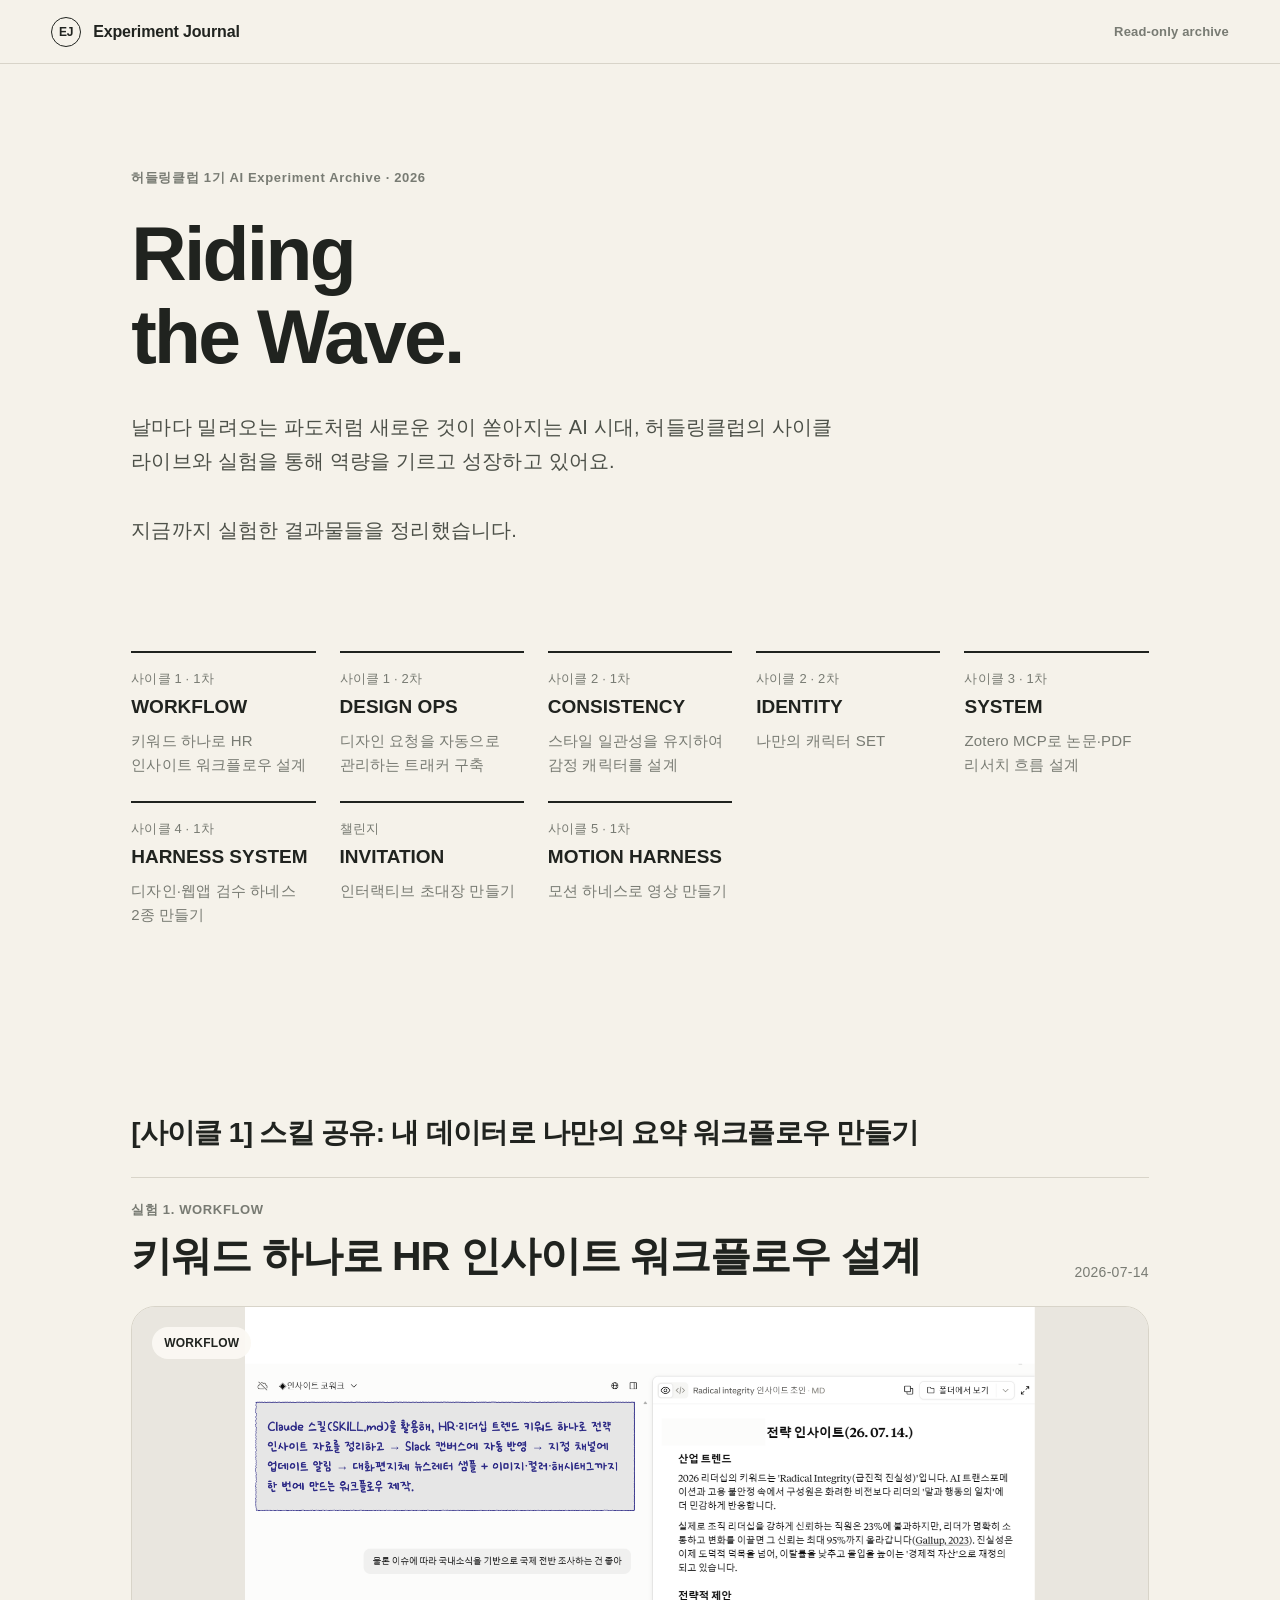
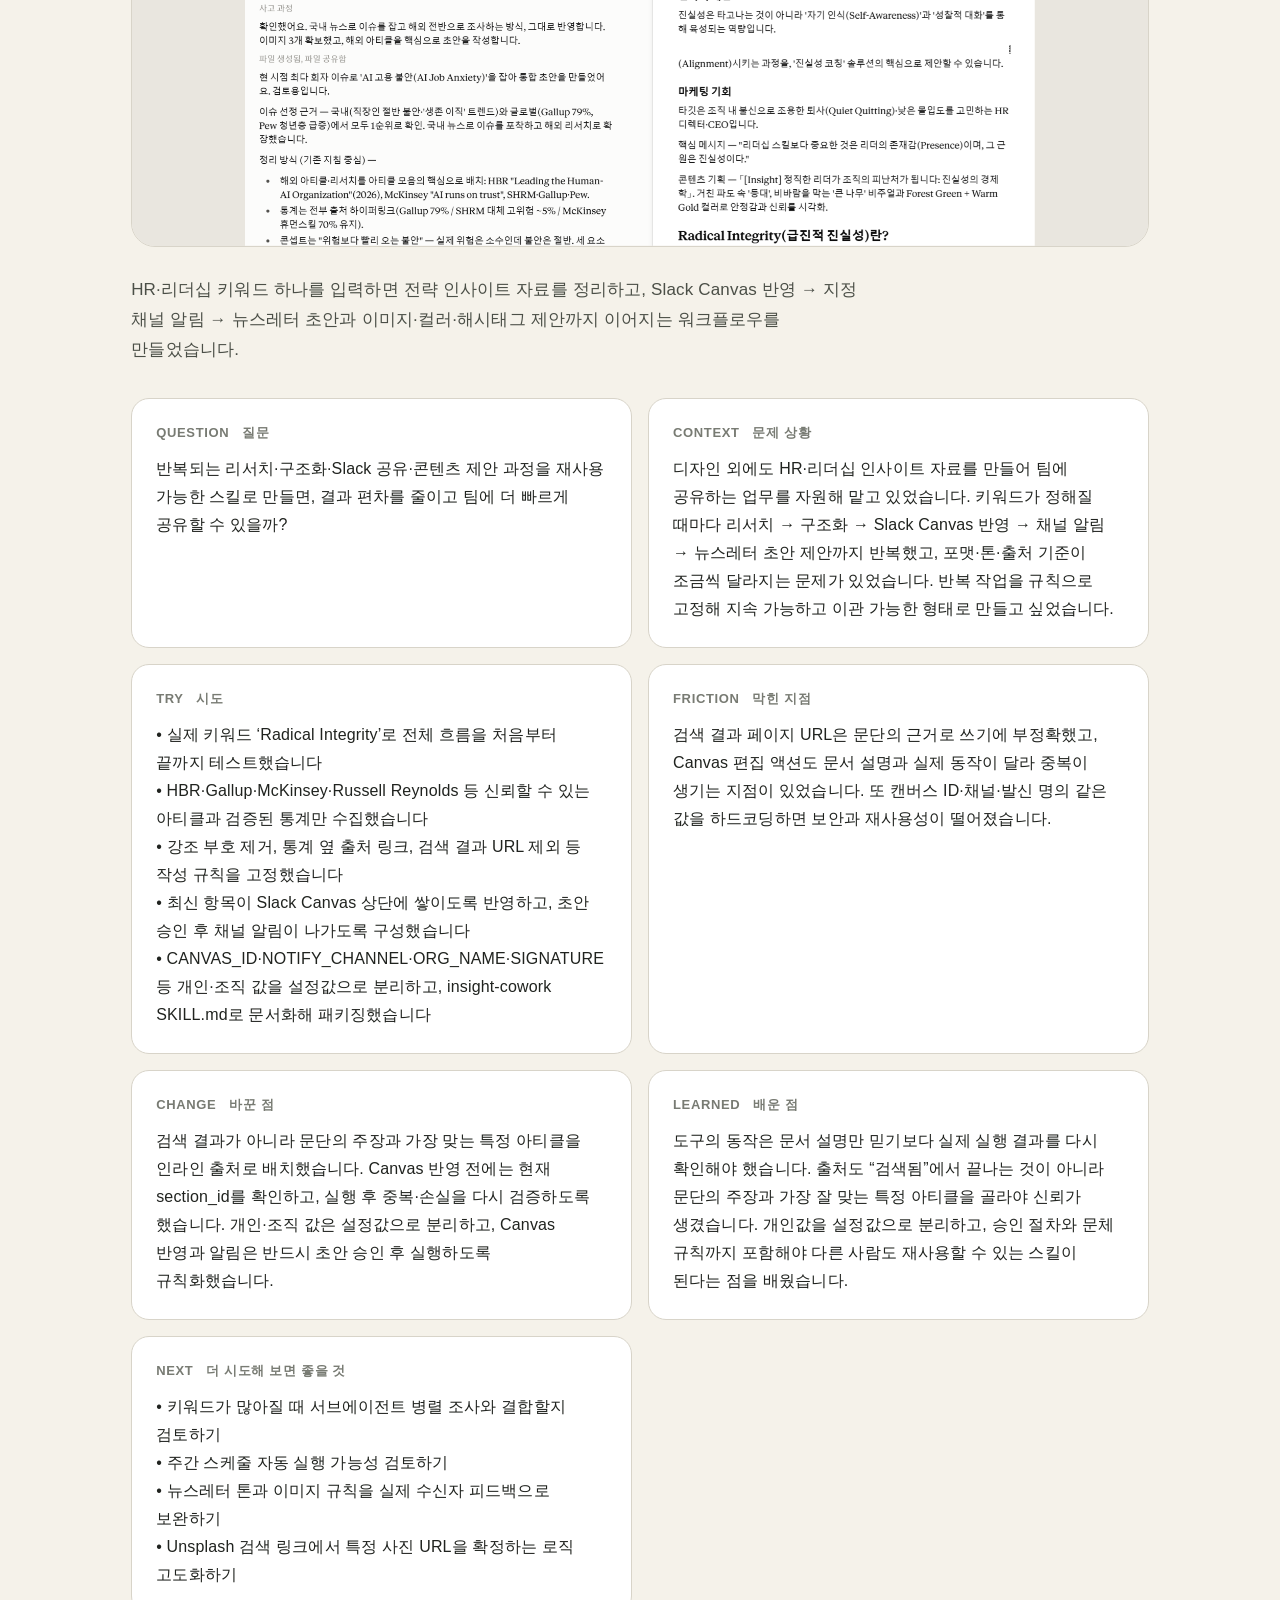
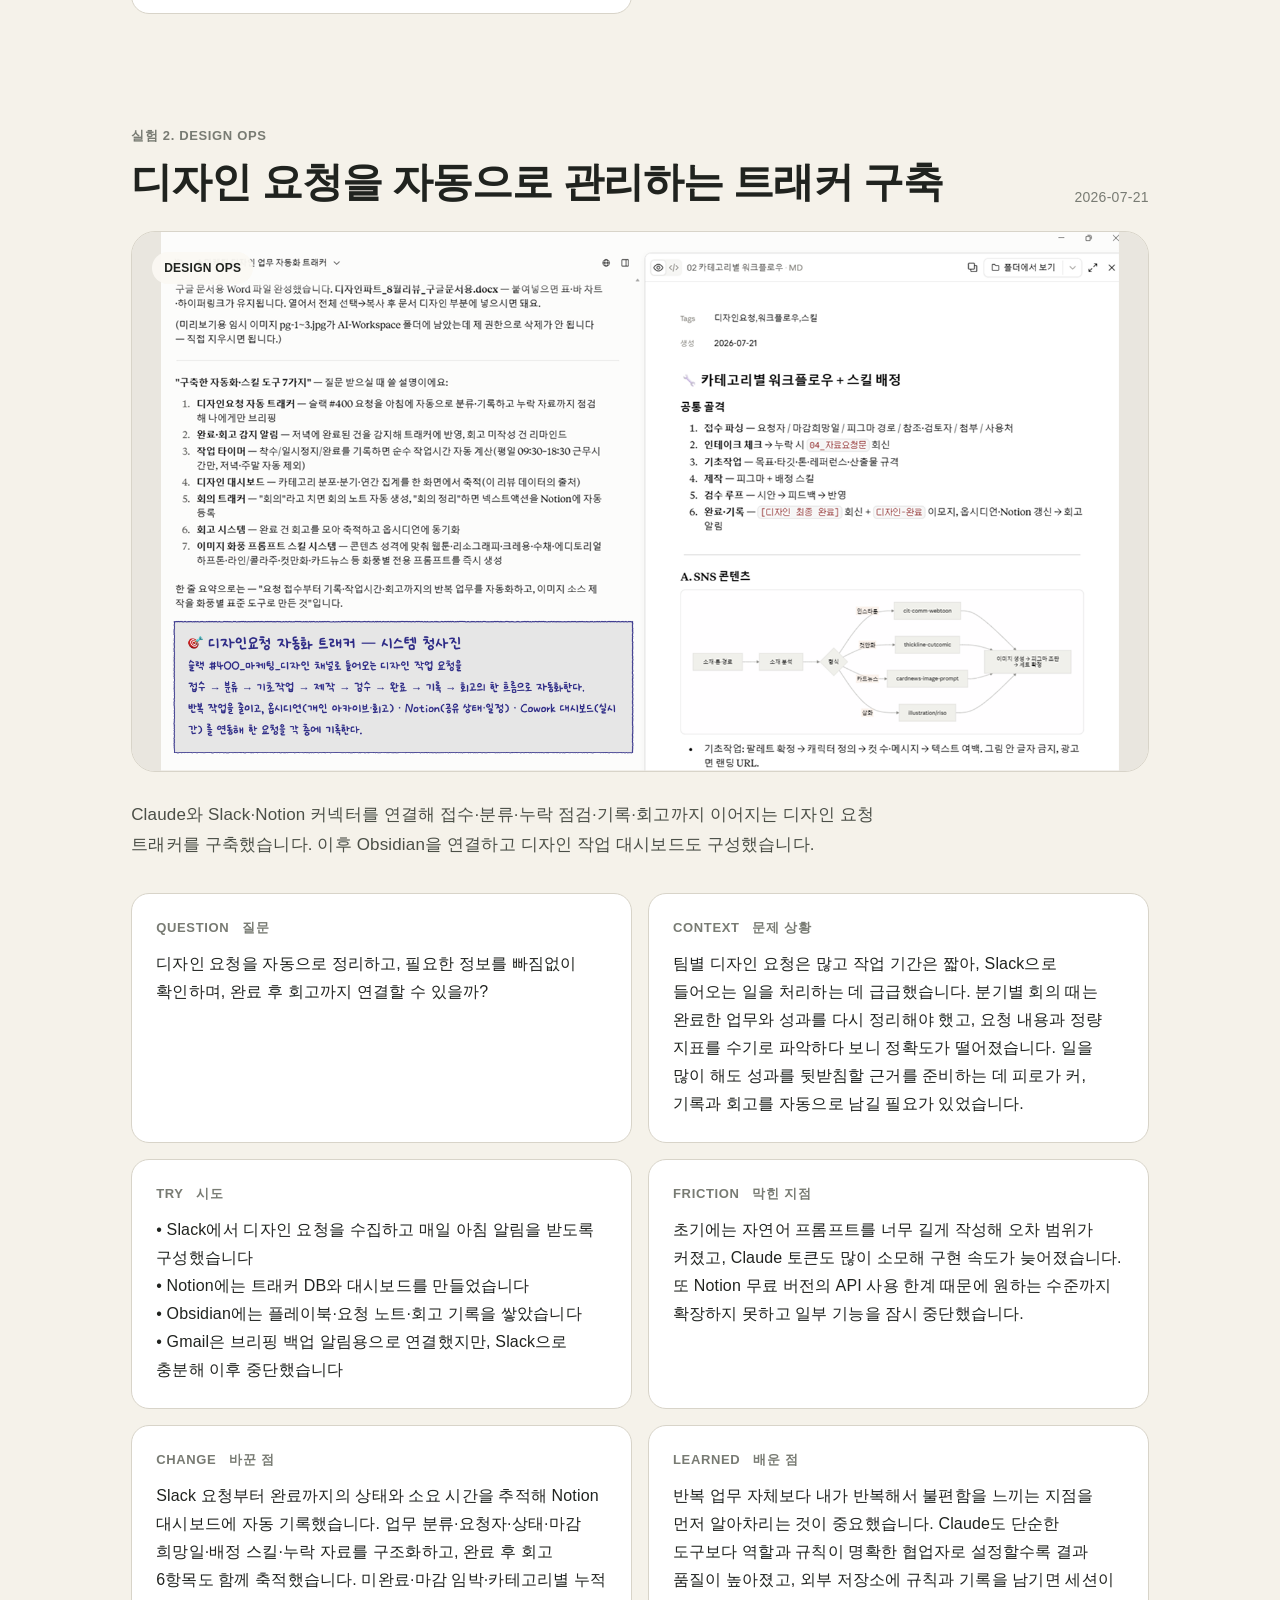
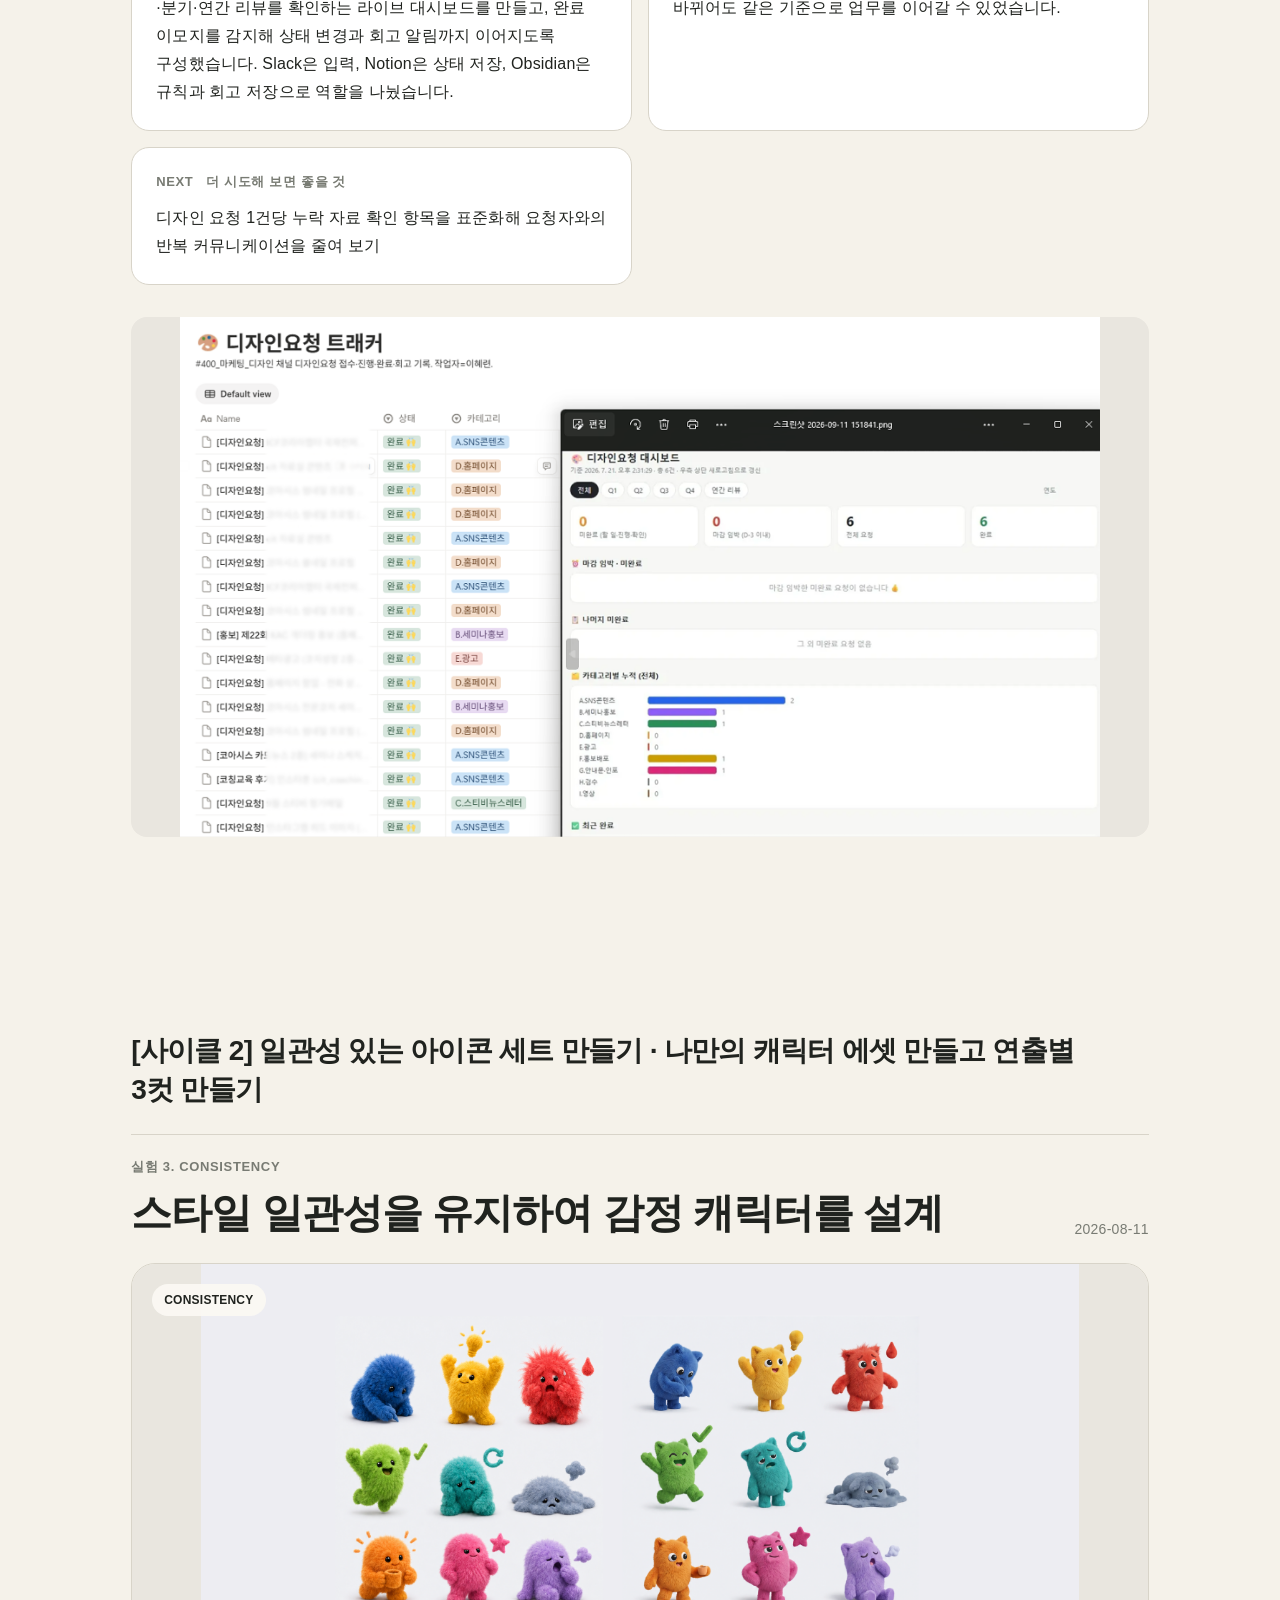
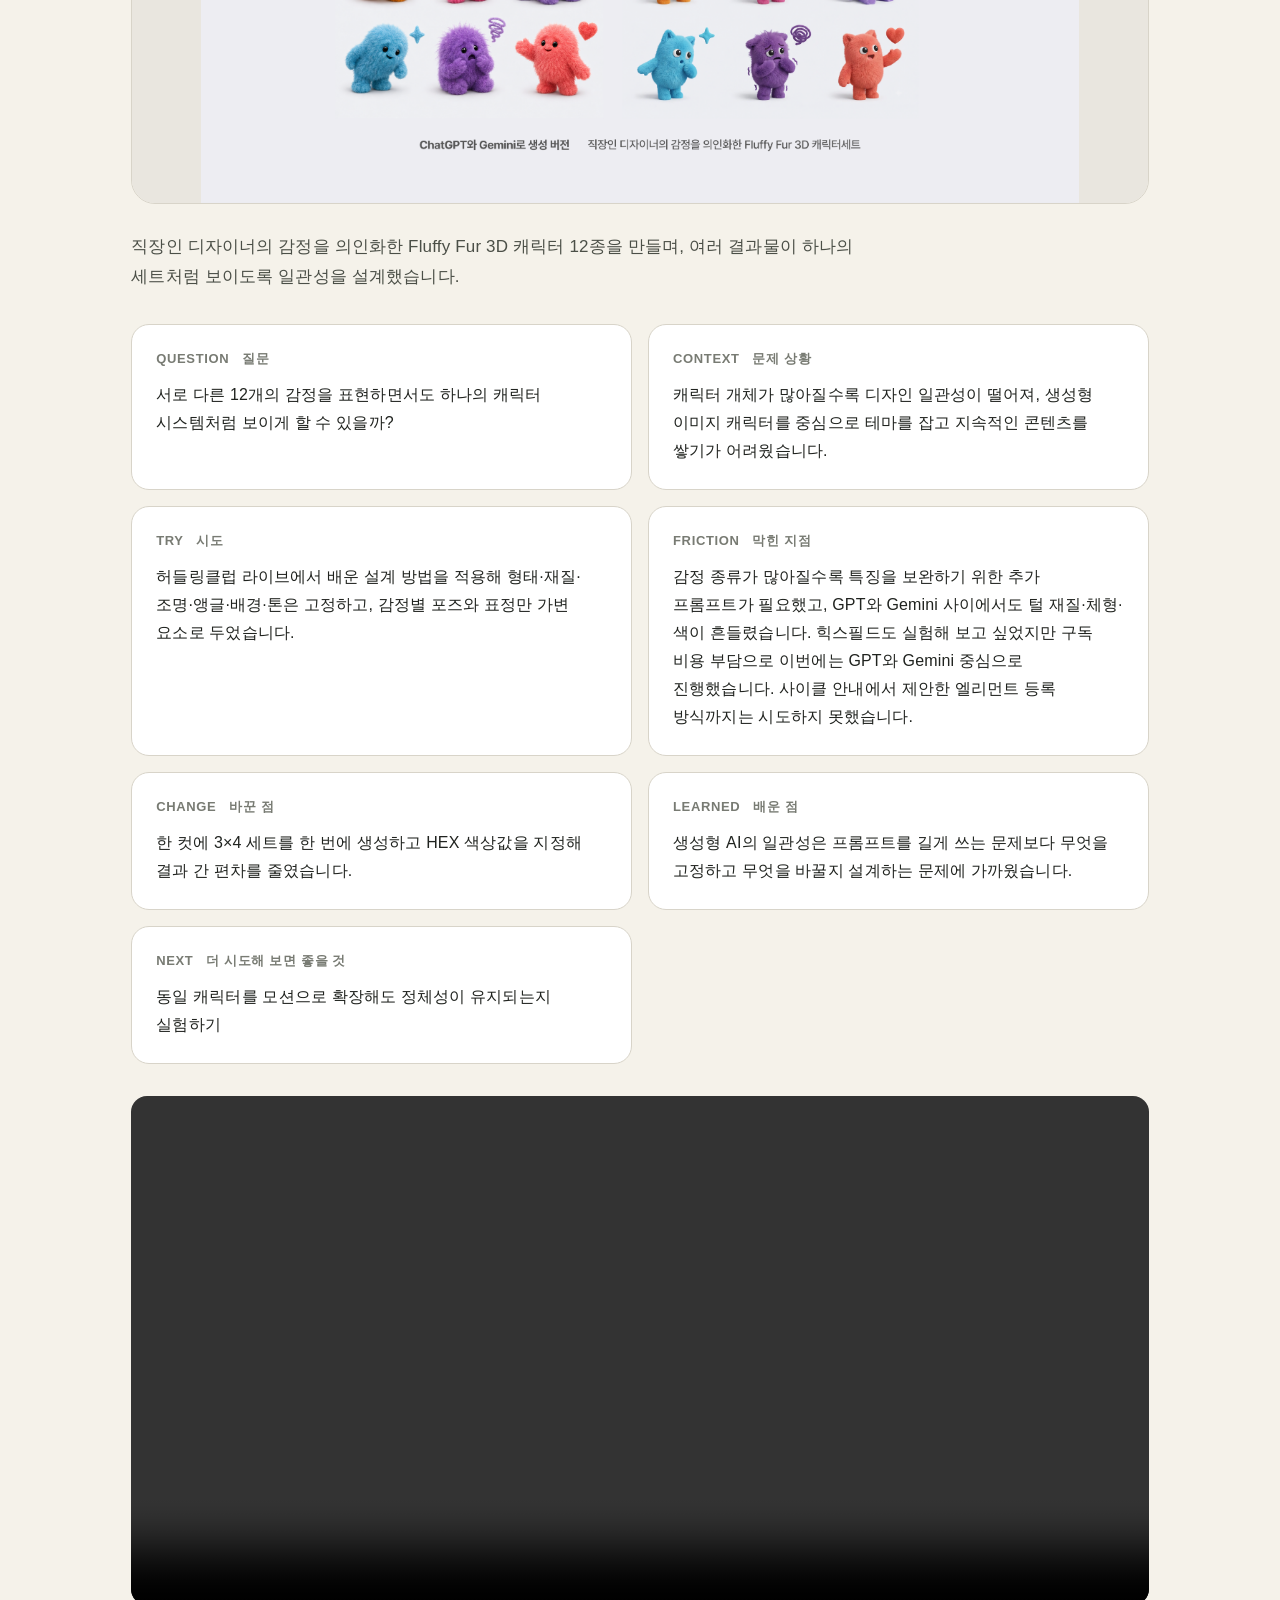
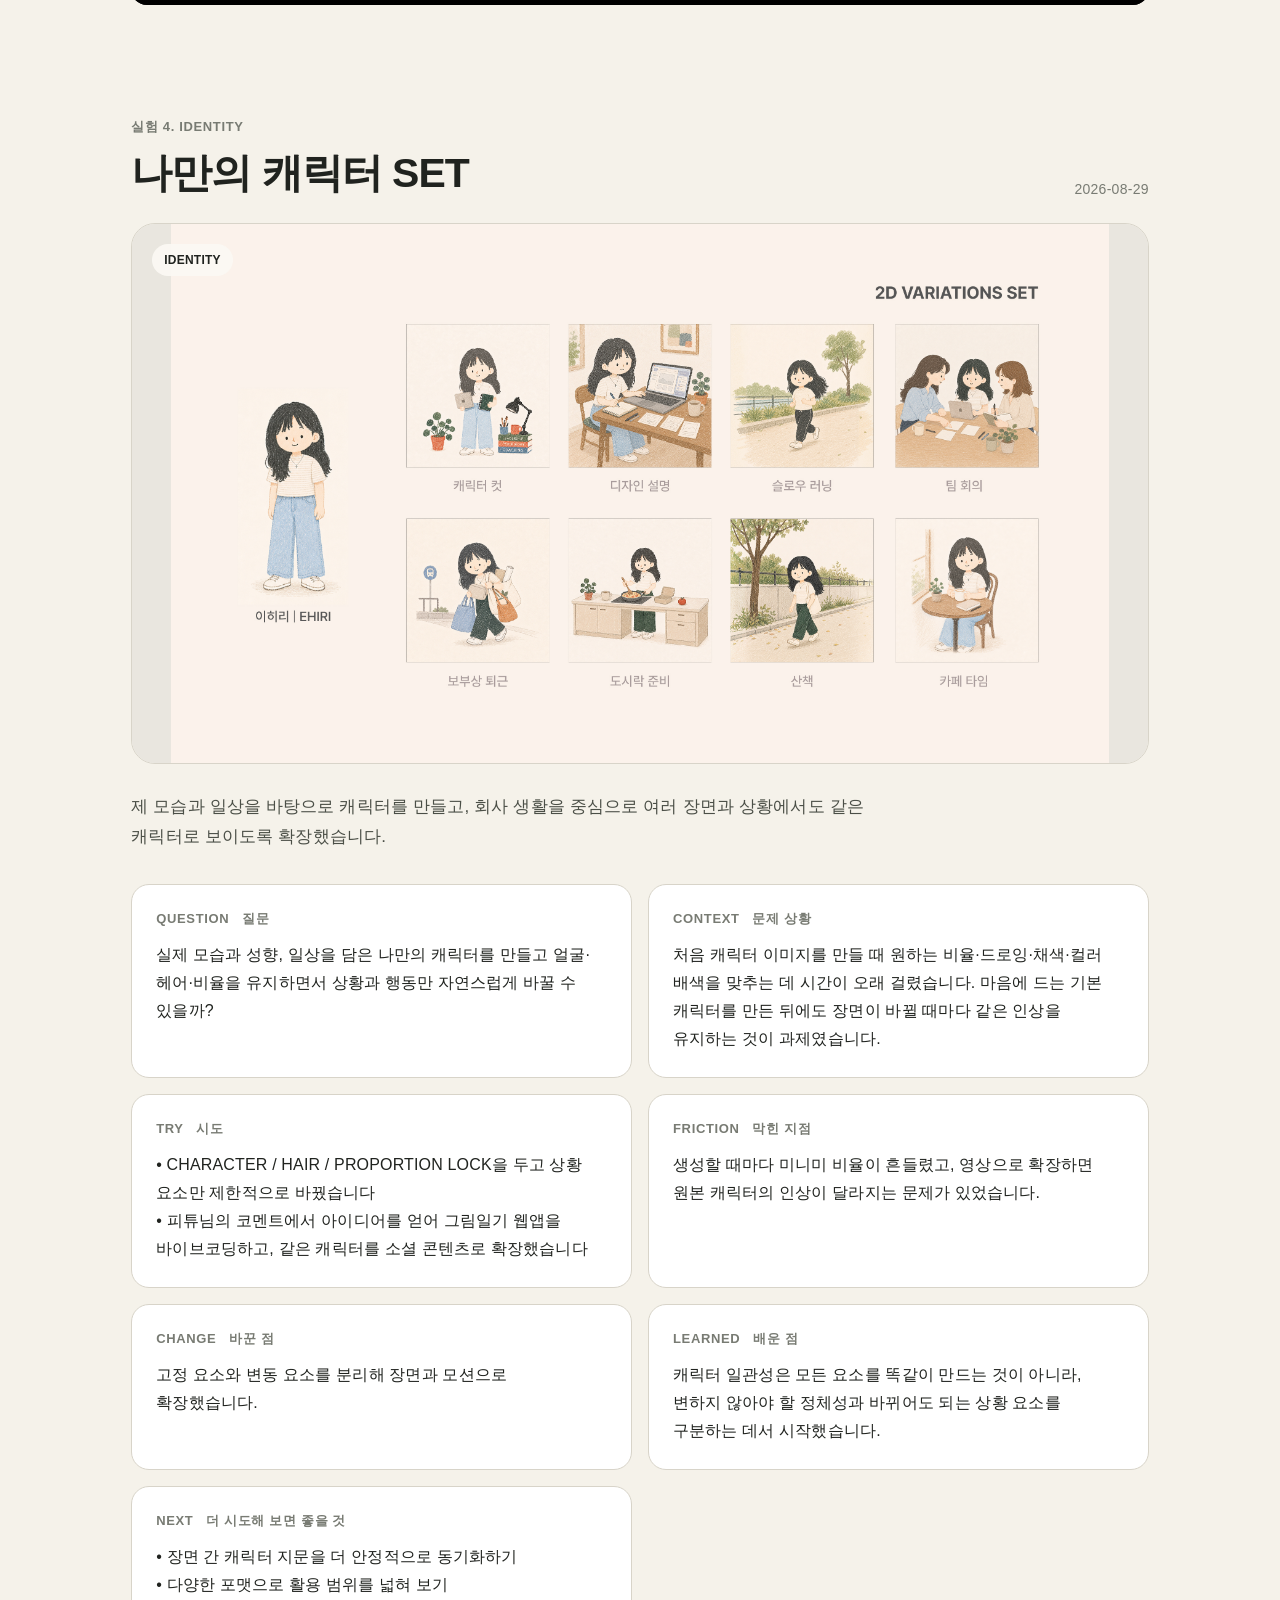
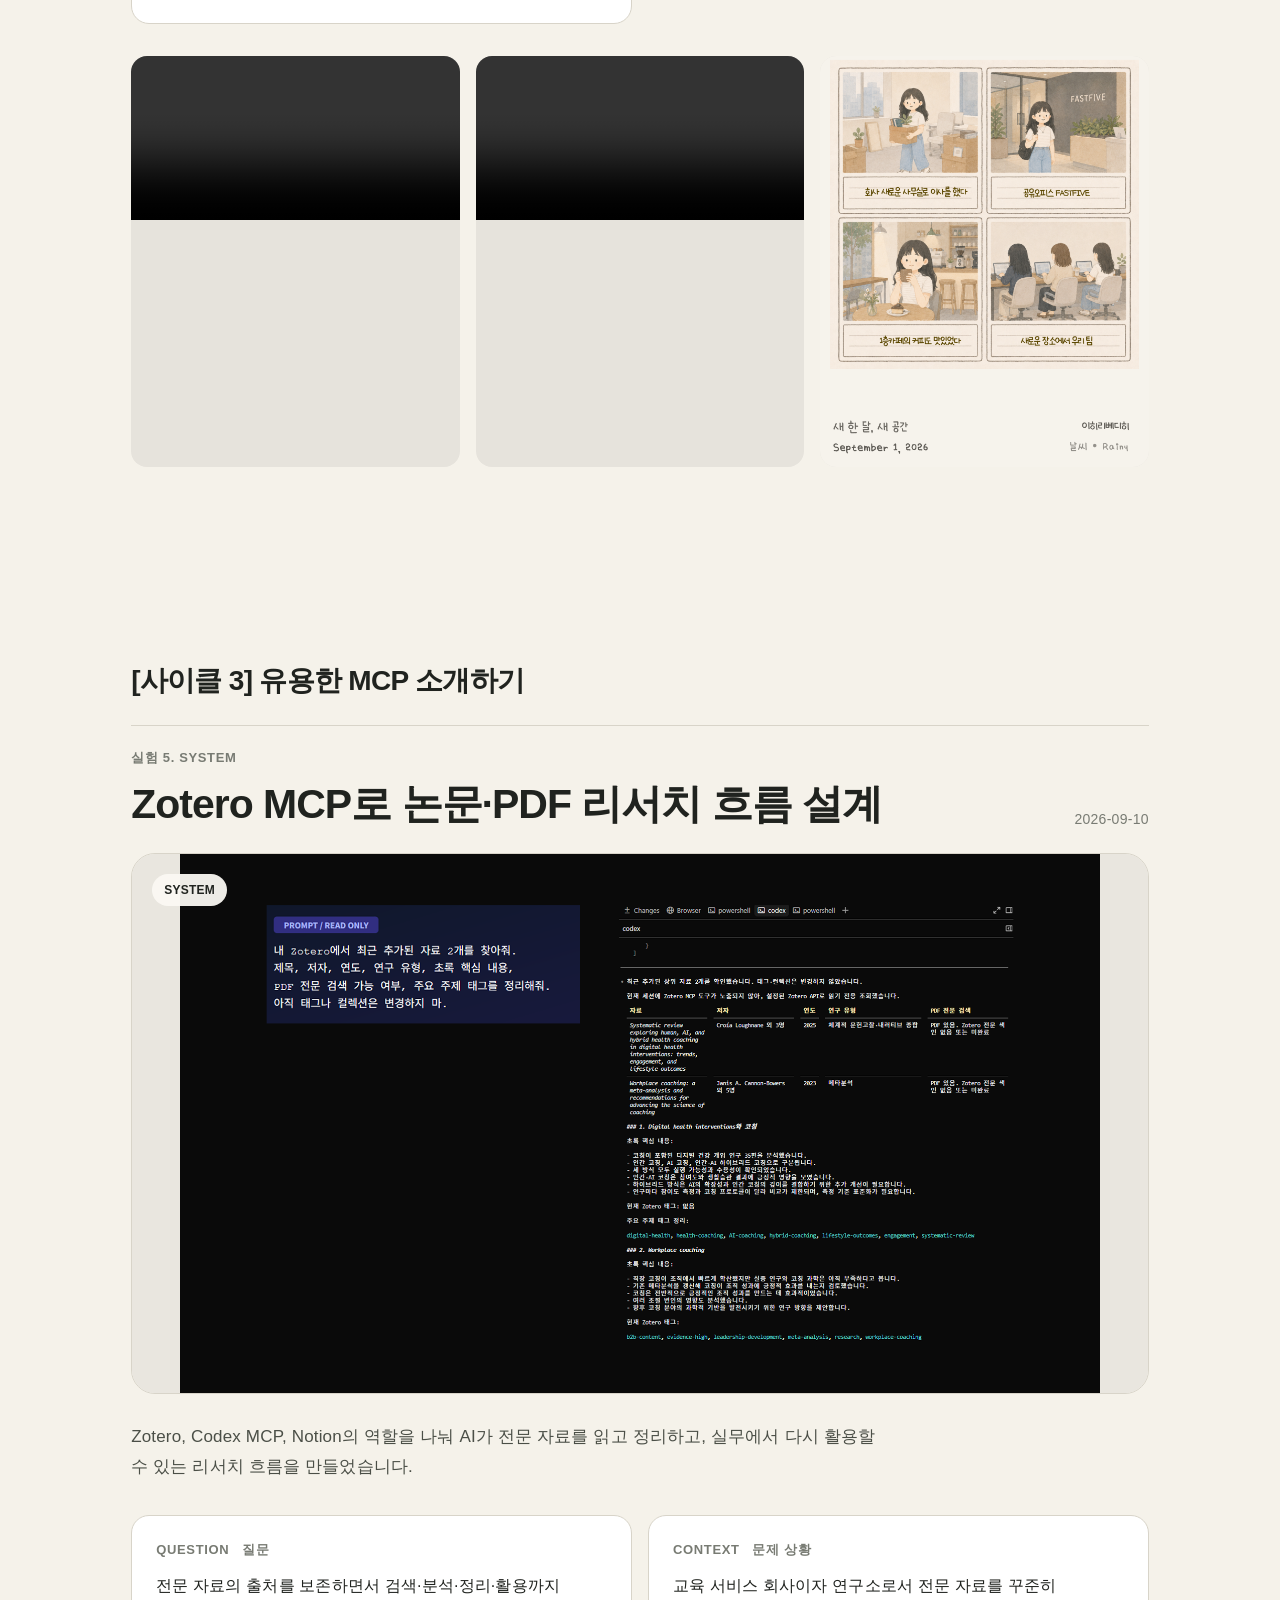
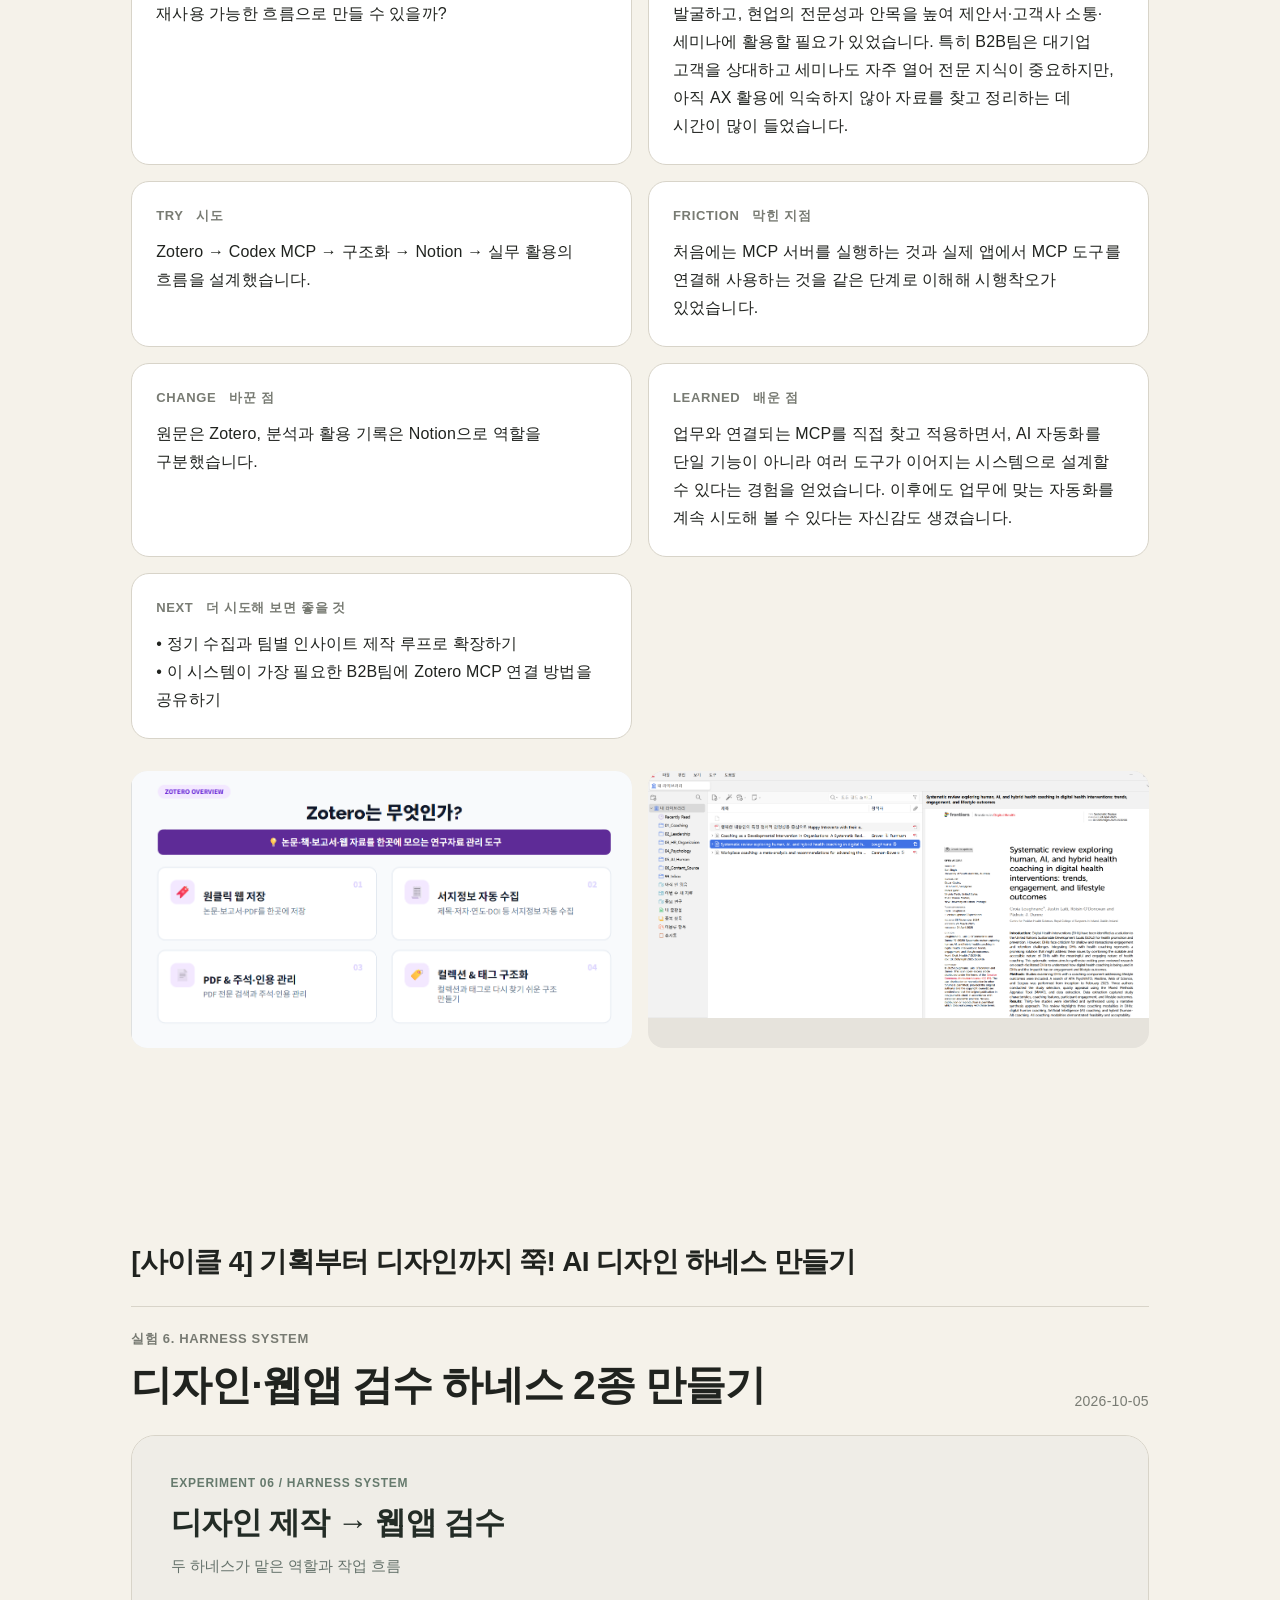
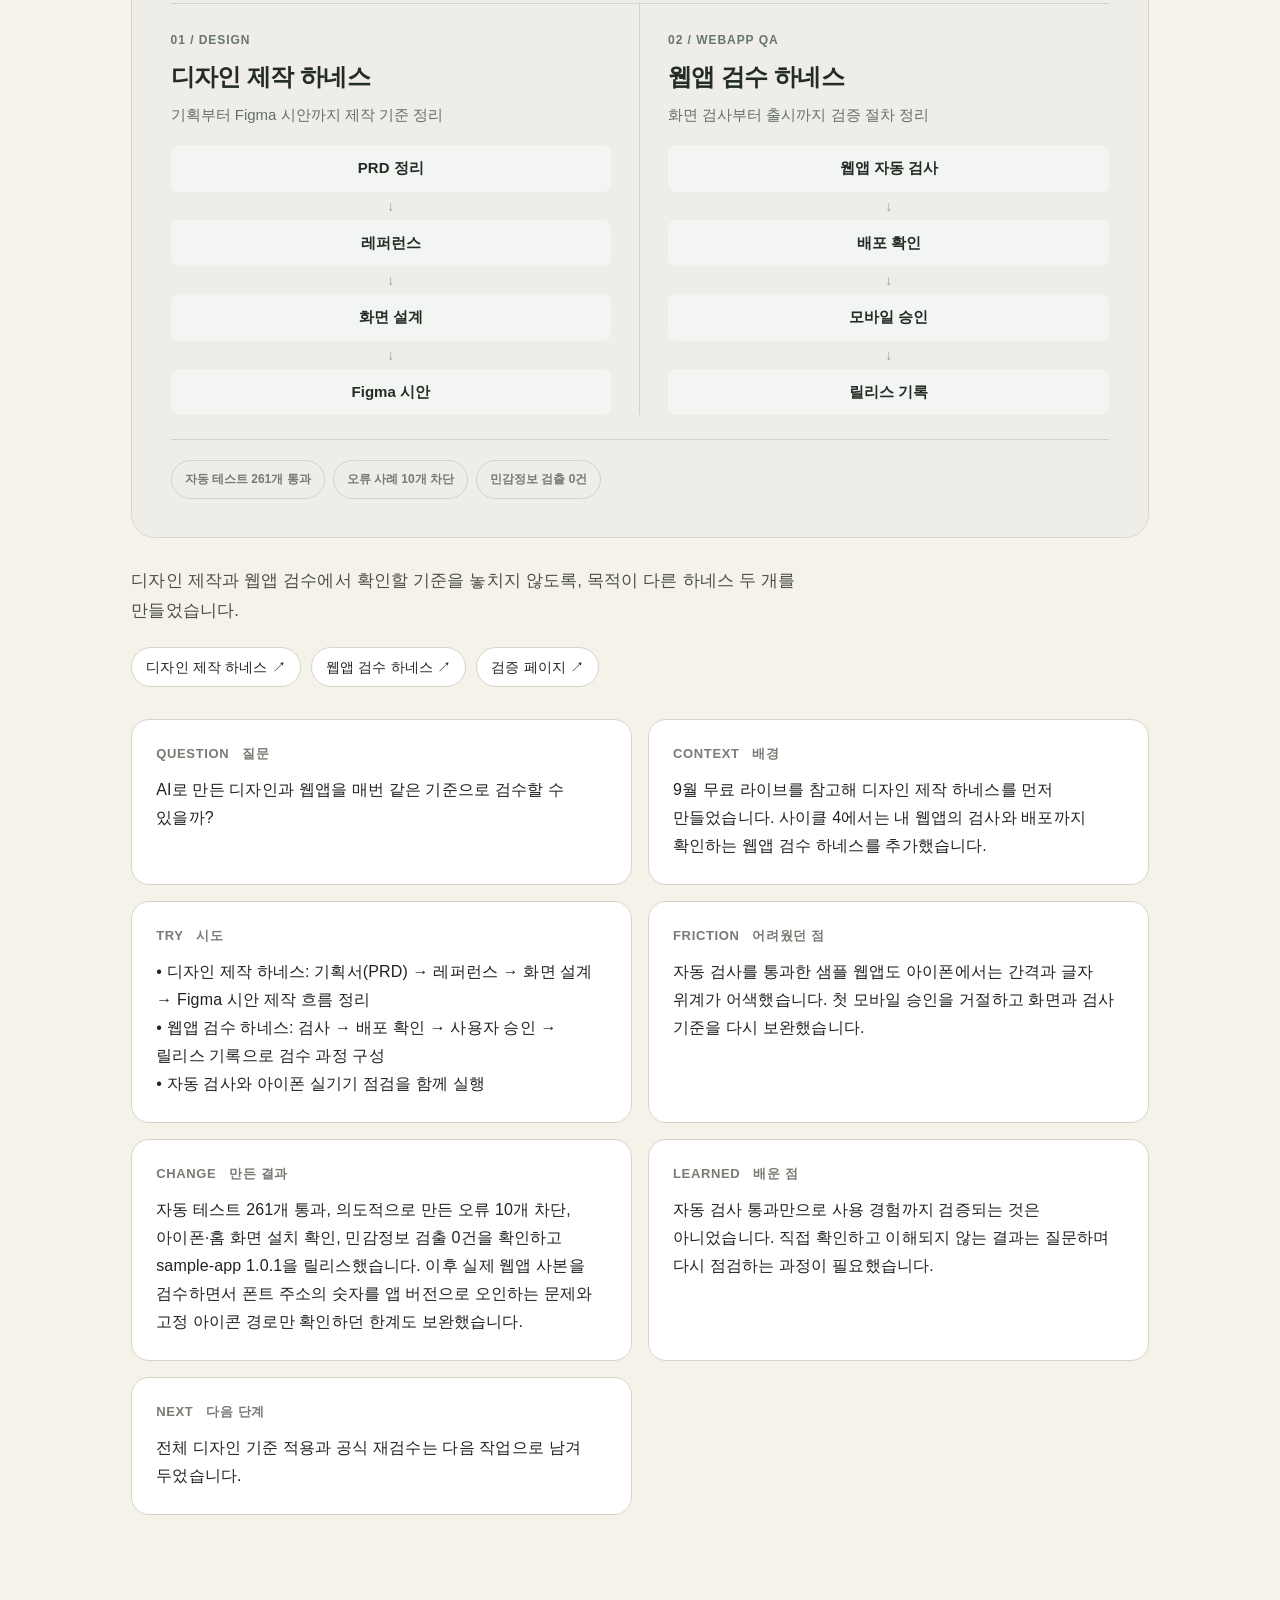
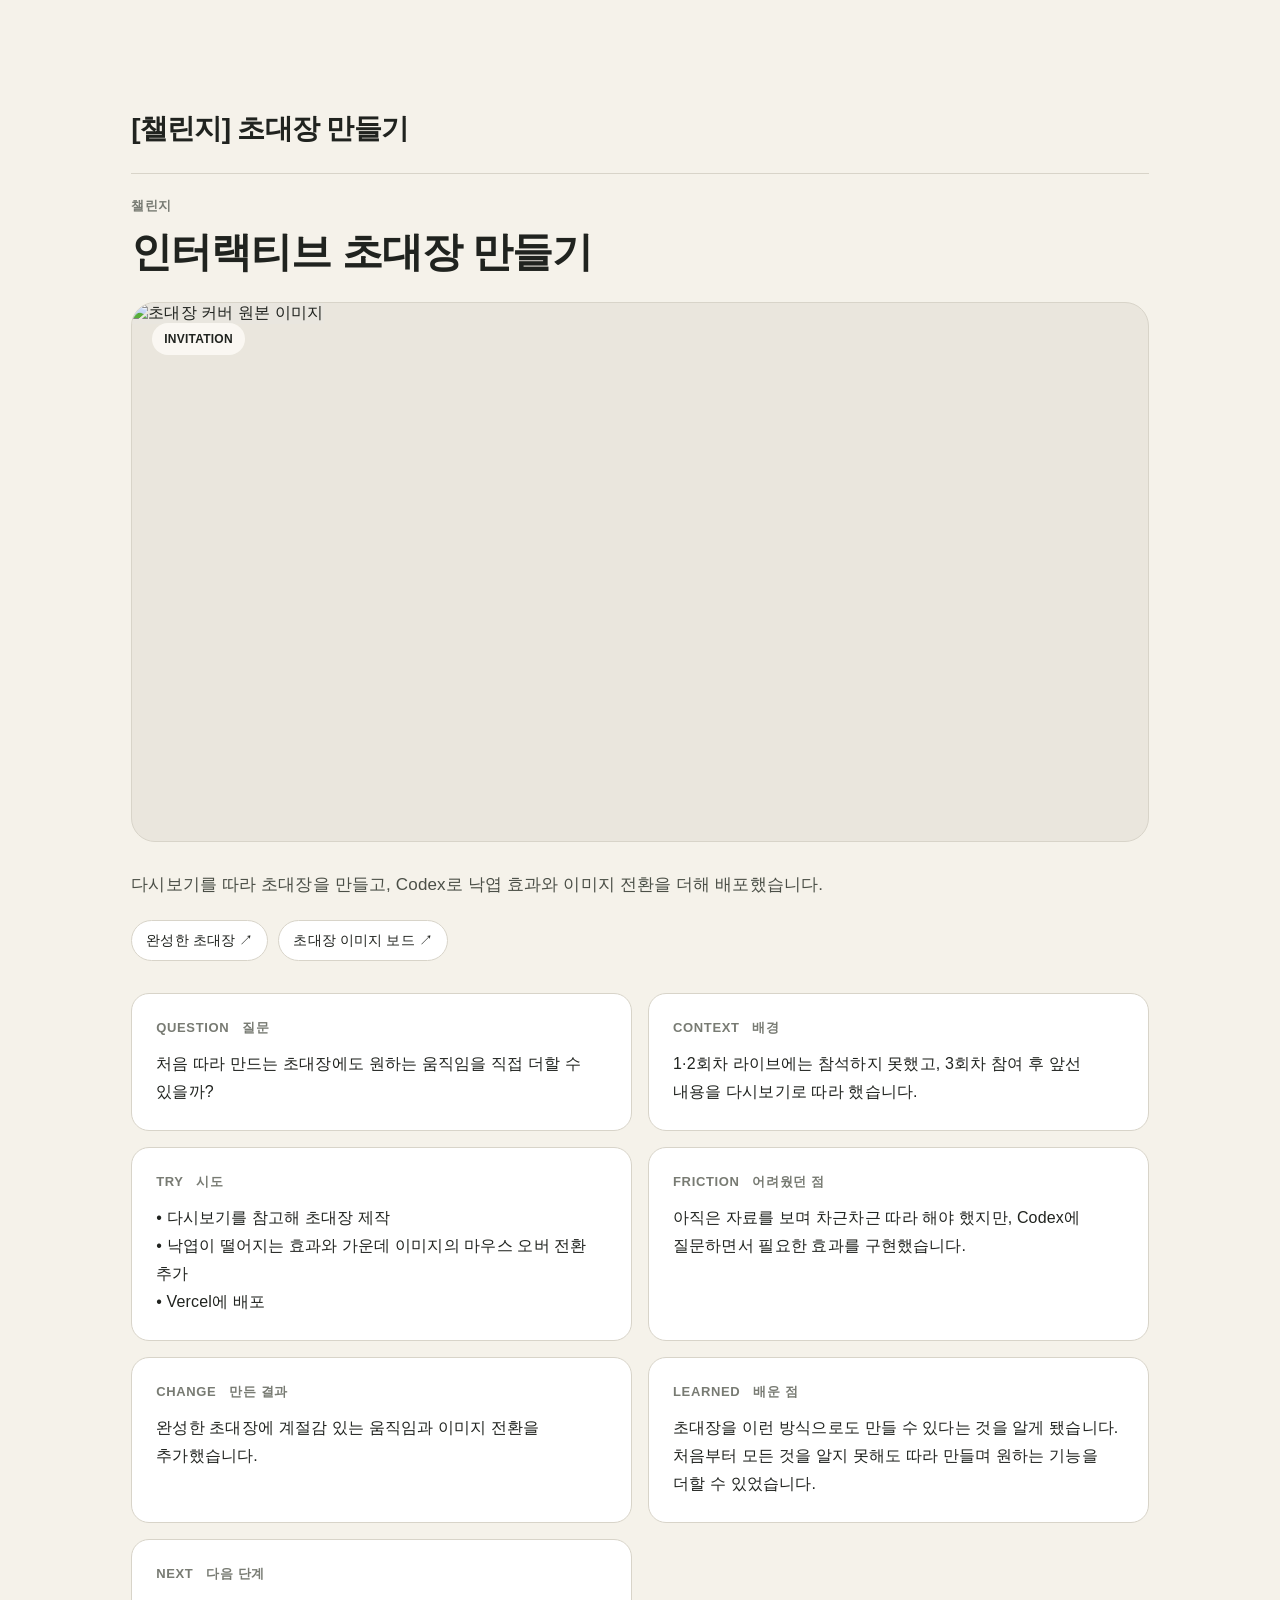
==== commit 377b49c8: "fix: remove all raw filename captions from published image and video galleries" ====
--- a/index.html
+++ b/index.html
@@ -1,4 +1,4 @@
-<!doctype html><html lang="ko"><head><meta property="og:type" content="website"><meta property="og:title" content="Experiment Journal"><meta property="og:description" content="AI Experiment Archive · 2026"><meta property="og:image" content="https://continuingrace.github.io/experiment-journal-public/og-image.jpg?v=0.3.56"><meta property="og:image:width" content="1200"><meta property="og:image:height" content="630"><meta name="twitter:card" content="summary_large_image"><meta charset="utf-8"><meta name="viewport" content="width=device-width,initial-scale=1,viewport-fit=cover"><meta name="theme-color" content="#f5f2ea"><title>Experiment Journal · Read-only Archive</title><link rel="stylesheet" href="https://cdn.jsdelivr.net/gh/orioncactus/pretendard@v1.3.9/dist/web/static/pretendard.css"><link rel="stylesheet" href="styles.css?v=0.3.68"><link rel="stylesheet" href="visual-v0366.css?v=0.3.68"></head><body><header class="public-top"><div class="brand"><span class="mark">EJ</span><span>Experiment Journal</span></div><span class="read-only">Read-only archive</span></header><main><section class="hero"><div class="eyebrow">허들링클럽 1기 AI Experiment Archive · 2026</div><h1>Riding<br>the Wave.</h1><p>날마다 밀려오는 파도처럼 새로운 것이 쏟아지는 AI 시대, 허들링클럽의 사이클 라이브와 실험을 통해 역량을 기르고 성장하고 있어요.<br><br>지금까지 실험한 결과물들을 정리했습니다.</p></section><section class="timeline" aria-label="실험 요약"><div class="step"><small>사이클 1 · 1차</small><strong>WORKFLOW</strong><span>키워드 하나로 HR 인사이트 워크플로우 설계</span></div><div class="step"><small>사이클 1 · 2차</small><strong>DESIGN OPS</strong><span>디자인 요청을 자동으로 관리하는 트래커 구축</span></div><div class="step"><small>사이클 2 · 1차</small><strong>CONSISTENCY</strong><span>스타일 일관성을 유지하여 감정 캐릭터를 설계</span></div><div class="step"><small>사이클 2 · 2차</small><strong>IDENTITY</strong><span>나만의 캐릭터 SET</span></div><div class="step"><small>사이클 3 · 1차</small><strong>SYSTEM</strong><span>Zotero MCP로 논문·PDF 리서치 흐름 설계</span></div><div class="step"><small>사이클 4 · 1차</small><strong>HARNESS SYSTEM</strong><span>디자인·웹앱 검수 하네스 2종 만들기</span></div><div class="step"><small>챌린지</small><strong>INVITATION</strong><span>인터랙티브 초대장 만들기</span></div><div class="step"><small>사이클 5 · 1차</small><strong>MOTION HARNESS</strong><span>모션 하네스로 영상 만들기</span></div></section><section class="cycle"><header><strong>[사이클 1] 스킬 공유: 내 데이터로 나만의 요약 워크플로우 만들기</strong></header><div class="pair"><article class="experiment"><header class="experiment-head"><div><div class="eyebrow">실험 1. WORKFLOW</div><h2>키워드 하나로 HR 인사이트 워크플로우 설계</h2></div><time>2026-07-14</time></header><div class="card"><div class="cover"><img src="media/image-01.png" alt="키워드 하나로 HR 인사이트 워크플로우 설계"><span class="badge">WORKFLOW</span></div><div class="body"><p class="lead">HR·리더십 키워드 하나를 입력하면 전략 인사이트 자료를 정리하고, Slack Canvas 반영 → 지정 채널 알림 → 뉴스레터 초안과 이미지·컬러·해시태그 제안까지 이어지는 워크플로우를 만들었습니다.</p><div class="stories"><section class="story"><div class="story-label">QUESTION&nbsp;&nbsp; 질문</div><p>반복되는 리서치·구조화·Slack 공유·콘텐츠 제안 과정을 재사용 가능한 스킬로 만들면, 결과 편차를 줄이고 팀에 더 빠르게 공유할 수 있을까?</p></section><section class="story"><div class="story-label">CONTEXT&nbsp;&nbsp; 문제 상황</div><p>디자인 외에도 HR·리더십 인사이트 자료를 만들어 팀에 공유하는 업무를 자원해 맡고 있었습니다. 키워드가 정해질 때마다 리서치 → 구조화 → Slack Canvas 반영 → 채널 알림 → 뉴스레터 초안 제안까지 반복했고, 포맷·톤·출처 기준이 조금씩 달라지는 문제가 있었습니다. 반복 작업을 규칙으로 고정해 지속 가능하고 이관 가능한 형태로 만들고 싶었습니다.</p></section><section class="story"><div class="story-label">TRY&nbsp;&nbsp; 시도</div><p>• 실제 키워드 ‘Radical Integrity’로 전체 흐름을 처음부터 끝까지 테스트했습니다<br>• HBR·Gallup·McKinsey·Russell Reynolds 등 신뢰할 수 있는 아티클과 검증된 통계만 수집했습니다<br>• 강조 부호 제거, 통계 옆 출처 링크, 검색 결과 URL 제외 등 작성 규칙을 고정했습니다<br>• 최신 항목이 Slack Canvas 상단에 쌓이도록 반영하고, 초안 승인 후 채널 알림이 나가도록 구성했습니다<br>• CANVAS_ID·NOTIFY_CHANNEL·ORG_NAME·SIGNATURE 등 개인·조직 값을 설정값으로 분리하고, insight-cowork SKILL.md로 문서화해 패키징했습니다</p></section><section class="story"><div class="story-label">FRICTION&nbsp;&nbsp; 막힌 지점</div><p>검색 결과 페이지 URL은 문단의 근거로 쓰기에 부정확했고, Canvas 편집 액션도 문서 설명과 실제 동작이 달라 중복이 생기는 지점이 있었습니다. 또 캔버스 ID·채널·발신 명의 같은 값을 하드코딩하면 보안과 재사용성이 떨어졌습니다.</p></section><section class="story"><div class="story-label">CHANGE&nbsp;&nbsp; 바꾼 점</div><p>검색 결과가 아니라 문단의 주장과 가장 맞는 특정 아티클을 인라인 출처로 배치했습니다. Canvas 반영 전에는 현재 section_id를 확인하고, 실행 후 중복·손실을 다시 검증하도록 했습니다. 개인·조직 값은 설정값으로 분리하고, Canvas 반영과 알림은 반드시 초안 승인 후 실행하도록 규칙화했습니다.</p></section><section class="story"><div class="story-label">LEARNED&nbsp;&nbsp; 배운 점</div><p>도구의 동작은 문서 설명만 믿기보다 실제 실행 결과를 다시 확인해야 했습니다. 출처도 “검색됨”에서 끝나는 것이 아니라 문단의 주장과 가장 잘 맞는 특정 아티클을 골라야 신뢰가 생겼습니다. 개인값을 설정값으로 분리하고, 승인 절차와 문체 규칙까지 포함해야 다른 사람도 재사용할 수 있는 스킬이 된다는 점을 배웠습니다.</p></section><section class="story"><div class="story-label">NEXT&nbsp;&nbsp; 더 시도해 보면 좋을 것</div><p>• 키워드가 많아질 때 서브에이전트 병렬 조사와 결합할지 검토하기<br>• 주간 스케줄 자동 실행 가능성 검토하기<br>• 뉴스레터 톤과 이미지 규칙을 실제 수신자 피드백으로 보완하기<br>• Unsplash 검색 링크에서 특정 사진 URL을 확정하는 로직 고도화하기</p></section></div></div></div></article><article class="experiment"><header class="experiment-head"><div><div class="eyebrow">실험 2. DESIGN OPS</div><h2>디자인 요청을 자동으로 관리하는 트래커 구축</h2></div><time>2026-07-21</time></header><div class="card"><div class="cover"><img src="media/m_1789210784853tkcq.png" alt="디자인 요청을 자동으로 관리하는 트래커 구축"><span class="badge">DESIGN OPS</span></div><div class="body"><p class="lead">Claude와 Slack·Notion 커넥터를 연결해 접수·분류·누락 점검·기록·회고까지 이어지는 디자인 요청 트래커를 구축했습니다. 이후 Obsidian을 연결하고 디자인 작업 대시보드도 구성했습니다.</p><div class="stories"><section class="story"><div class="story-label">QUESTION&nbsp;&nbsp; 질문</div><p>디자인 요청을 자동으로 정리하고, 필요한 정보를 빠짐없이 확인하며, 완료 후 회고까지 연결할 수 있을까?</p></section><section class="story"><div class="story-label">CONTEXT&nbsp;&nbsp; 문제 상황</div><p>팀별 디자인 요청은 많고 작업 기간은 짧아, Slack으로 들어오는 일을 처리하는 데 급급했습니다. 분기별 회의 때는 완료한 업무와 성과를 다시 정리해야 했고, 요청 내용과 정량 지표를 수기로 파악하다 보니 정확도가 떨어졌습니다. 일을 많이 해도 성과를 뒷받침할 근거를 준비하는 데 피로가 커, 기록과 회고를 자동으로 남길 필요가 있었습니다.</p></section><section class="story"><div class="story-label">TRY&nbsp;&nbsp; 시도</div><p>• Slack에서 디자인 요청을 수집하고 매일 아침 알림을 받도록 구성했습니다<br>• Notion에는 트래커 DB와 대시보드를 만들었습니다<br>• Obsidian에는 플레이북·요청 노트·회고 기록을 쌓았습니다<br>• Gmail은 브리핑 백업 알림용으로 연결했지만, Slack으로 충분해 이후 중단했습니다</p></section><section class="story"><div class="story-label">FRICTION&nbsp;&nbsp; 막힌 지점</div><p>초기에는 자연어 프롬프트를 너무 길게 작성해 오차 범위가 커졌고, Claude 토큰도 많이 소모해 구현 속도가 늦어졌습니다. 또 Notion 무료 버전의 API 사용 한계 때문에 원하는 수준까지 확장하지 못하고 일부 기능을 잠시 중단했습니다.</p></section><section class="story"><div class="story-label">CHANGE&nbsp;&nbsp; 바꾼 점</div><p>Slack 요청부터 완료까지의 상태와 소요 시간을 추적해 Notion 대시보드에 자동 기록했습니다. 업무 분류·요청자·상태·마감 희망일·배정 스킬·누락 자료를 구조화하고, 완료 후 회고 6항목도 함께 축적했습니다. 미완료·마감 임박·카테고리별 누적·분기·연간 리뷰를 확인하는 라이브 대시보드를 만들고, 완료 이모지를 감지해 상태 변경과 회고 알림까지 이어지도록 구성했습니다. Slack은 입력, Notion은 상태 저장, Obsidian은 규칙과 회고 저장으로 역할을 나눴습니다.</p></section><section class="story"><div class="story-label">LEARNED&nbsp;&nbsp; 배운 점</div><p>반복 업무 자체보다 내가 반복해서 불편함을 느끼는 지점을 먼저 알아차리는 것이 중요했습니다. Claude도 단순한 도구보다 역할과 규칙이 명확한 협업자로 설정할수록 결과 품질이 높아졌고, 외부 저장소에 규칙과 기록을 남기면 세션이 바뀌어도 같은 기준으로 업무를 이어갈 수 있었습니다.</p></section><section class="story"><div class="story-label">NEXT&nbsp;&nbsp; 더 시도해 보면 좋을 것</div><p>디자인 요청 1건당 누락 자료 확인 항목을 표준화해 요청자와의 반복 커뮤니케이션을 줄여 보기</p></section></div><div class="gallery"><figure><img src="media/image-03.png" alt="Group 11367.png"><figcaption>Group 11367.png</figcaption></figure></div></div></div></article></div></section><section class="cycle"><header><strong>[사이클 2] 일관성 있는 아이콘 세트 만들기 · 나만의 캐릭터 에셋 만들고 연출별 3컷 만들기</strong></header><div class="pair"><article class="experiment"><header class="experiment-head"><div><div class="eyebrow">실험 3. CONSISTENCY</div><h2>스타일 일관성을 유지하여 감정 캐릭터를 설계</h2></div><time>2026-08-11</time></header><div class="card"><div class="cover"><img src="media/image-04.png" alt="스타일 일관성을 유지하여 감정 캐릭터를 설계"><span class="badge">CONSISTENCY</span></div><div class="body"><p class="lead">직장인 디자이너의 감정을 의인화한 Fluffy Fur 3D 캐릭터 12종을 만들며, 여러 결과물이 하나의 세트처럼 보이도록 일관성을 설계했습니다.</p><div class="stories"><section class="story"><div class="story-label">QUESTION&nbsp;&nbsp; 질문</div><p>서로 다른 12개의 감정을 표현하면서도 하나의 캐릭터 시스템처럼 보이게 할 수 있을까?</p></section><section class="story"><div class="story-label">CONTEXT&nbsp;&nbsp; 문제 상황</div><p>캐릭터 개체가 많아질수록 디자인 일관성이 떨어져, 생성형 이미지 캐릭터를 중심으로 테마를 잡고 지속적인 콘텐츠를 쌓기가 어려웠습니다.</p></section><section class="story"><div class="story-label">TRY&nbsp;&nbsp; 시도</div><p>허들링클럽 라이브에서 배운 설계 방법을 적용해 형태·재질·조명·앵글·배경·톤은 고정하고, 감정별 포즈와 표정만 가변 요소로 두었습니다.</p></section><section class="story"><div class="story-label">FRICTION&nbsp;&nbsp; 막힌 지점</div><p>감정 종류가 많아질수록 특징을 보완하기 위한 추가 프롬프트가 필요했고, GPT와 Gemini 사이에서도 털 재질·체형·색이 흔들렸습니다. 힉스필드도 실험해 보고 싶었지만 구독 비용 부담으로 이번에는 GPT와 Gemini 중심으로 진행했습니다. 사이클 안내에서 제안한 엘리먼트 등록 방식까지는 시도하지 못했습니다.</p></section><section class="story"><div class="story-label">CHANGE&nbsp;&nbsp; 바꾼 점</div><p>한 컷에 3×4 세트를 한 번에 생성하고 HEX 색상값을 지정해 결과 간 편차를 줄였습니다.</p></section><section class="story"><div class="story-label">LEARNED&nbsp;&nbsp; 배운 점</div><p>생성형 AI의 일관성은 프롬프트를 길게 쓰는 문제보다 무엇을 고정하고 무엇을 바꿀지 설계하는 문제에 가까웠습니다.</p></section><section class="story"><div class="story-label">NEXT&nbsp;&nbsp; 더 시도해 보면 좋을 것</div><p>동일 캐릭터를 모션으로 확장해도 정체성이 유지되는지 실험하기</p></section></div><div class="gallery"><figure><video src="media/video-05.mp4#t=0.001" controls playsinline aria-label="kling_20260812_VIDEO_GPT캐릭터영상버전.mp4" preload="metadata"></video><figcaption>kling_20260812_VIDEO_GPT캐릭터영상버전.mp4</figcaption></figure></div></div></div></article><article class="experiment"><header class="experiment-head"><div><div class="eyebrow">실험 4. IDENTITY</div><h2>나만의 캐릭터 SET</h2></div><time>2026-08-29</time></header><div class="card"><div class="cover"><img src="media/image-06.jpg" alt="나만의 캐릭터 SET"><span class="badge">IDENTITY</span></div><div class="body"><p class="lead">제 모습과 일상을 바탕으로 캐릭터를 만들고, 회사 생활을 중심으로 여러 장면과 상황에서도 같은 캐릭터로 보이도록 확장했습니다.</p><div class="stories"><section class="story"><div class="story-label">QUESTION&nbsp;&nbsp; 질문</div><p>실제 모습과 성향, 일상을 담은 나만의 캐릭터를 만들고 얼굴·헤어·비율을 유지하면서 상황과 행동만 자연스럽게 바꿀 수 있을까?</p></section><section class="story"><div class="story-label">CONTEXT&nbsp;&nbsp; 문제 상황</div><p>처음 캐릭터 이미지를 만들 때 원하는 비율·드로잉·채색·컬러 배색을 맞추는 데 시간이 오래 걸렸습니다. 마음에 드는 기본 캐릭터를 만든 뒤에도 장면이 바뀔 때마다 같은 인상을 유지하는 것이 과제였습니다.</p></section><section class="story"><div class="story-label">TRY&nbsp;&nbsp; 시도</div><p>• CHARACTER / HAIR / PROPORTION LOCK을 두고 상황 요소만 제한적으로 바꿨습니다<br>• 피튜님의 코멘트에서 아이디어를 얻어 그림일기 웹앱을 바이브코딩하고, 같은 캐릭터를 소셜 콘텐츠로 확장했습니다</p></section><section class="story"><div class="story-label">FRICTION&nbsp;&nbsp; 막힌 지점</div><p>생성할 때마다 미니미 비율이 흔들렸고, 영상으로 확장하면 원본 캐릭터의 인상이 달라지는 문제가 있었습니다.</p></section><section class="story"><div class="story-label">CHANGE&nbsp;&nbsp; 바꾼 점</div><p>고정 요소와 변동 요소를 분리해 장면과 모션으로 확장했습니다.</p></section><section class="story"><div class="story-label">LEARNED&nbsp;&nbsp; 배운 점</div><p>캐릭터 일관성은 모든 요소를 똑같이 만드는 것이 아니라, 변하지 않아야 할 정체성과 바뀌어도 되는 상황 요소를 구분하는 데서 시작했습니다.</p></section><section class="story"><div class="story-label">NEXT&nbsp;&nbsp; 더 시도해 보면 좋을 것</div><p>• 장면 간 캐릭터 지문을 더 안정적으로 동기화하기<br>• 다양한 포맷으로 활용 범위를 넓혀 보기</p></section></div><div class="gallery"><figure><video src="media/video-07.mp4#t=0.001" controls playsinline aria-label="kling_20260829_VIDEO_천천히_뛰는_모습__4946_0.mp4" preload="metadata"></video><figcaption>kling_20260829_VIDEO_천천히_뛰는_모습__4946_0.mp4</figcaption></figure><figure><video src="media/video-08.mp4#t=0.001" controls playsinline aria-label="kling_20260829_VIDEO_토마토_볶음밥을_야_4768_0.mp4" preload="metadata"></video><figcaption>kling_20260829_VIDEO_토마토_볶음밥을_야_4768_0.mp4</figcaption></figure><figure><img src="media/image-09.png" alt="KakaoTalk_20260903_154855459.png"><figcaption>KakaoTalk_20260903_154855459.png</figcaption></figure></div></div></div></article></div></section><section class="cycle"><header><strong>[사이클 3] 유용한 MCP 소개하기</strong></header><div class="pair"><article class="experiment"><header class="experiment-head"><div><div class="eyebrow">실험 5. SYSTEM</div><h2>Zotero MCP로 논문·PDF 리서치 흐름 설계</h2></div><time>2026-09-10</time></header><div class="card"><div class="cover"><img src="media/image-10.png" alt="Zotero MCP로 논문·PDF 리서치 흐름 설계"><span class="badge">SYSTEM</span></div><div class="body"><p class="lead">Zotero, Codex MCP, Notion의 역할을 나눠 AI가 전문 자료를 읽고 정리하고, 실무에서 다시 활용할 수 있는 리서치 흐름을 만들었습니다.</p><div class="stories"><section class="story"><div class="story-label">QUESTION&nbsp;&nbsp; 질문</div><p>전문 자료의 출처를 보존하면서 검색·분석·정리·활용까지 재사용 가능한 흐름으로 만들 수 있을까?</p></section><section class="story"><div class="story-label">CONTEXT&nbsp;&nbsp; 문제 상황</div><p>교육 서비스 회사이자 연구소로서 전문 자료를 꾸준히 발굴하고, 현업의 전문성과 안목을 높여 제안서·고객사 소통·세미나에 활용할 필요가 있었습니다. 특히 B2B팀은 대기업 고객을 상대하고 세미나도 자주 열어 전문 지식이 중요하지만, 아직 AX 활용에 익숙하지 않아 자료를 찾고 정리하는 데 시간이 많이 들었습니다.</p></section><section class="story"><div class="story-label">TRY&nbsp;&nbsp; 시도</div><p>Zotero → Codex MCP → 구조화 → Notion → 실무 활용의 흐름을 설계했습니다.</p></section><section class="story"><div class="story-label">FRICTION&nbsp;&nbsp; 막힌 지점</div><p>처음에는 MCP 서버를 실행하는 것과 실제 앱에서 MCP 도구를 연결해 사용하는 것을 같은 단계로 이해해 시행착오가 있었습니다.</p></section><section class="story"><div class="story-label">CHANGE&nbsp;&nbsp; 바꾼 점</div><p>원문은 Zotero, 분석과 활용 기록은 Notion으로 역할을 구분했습니다.</p></section><section class="story"><div class="story-label">LEARNED&nbsp;&nbsp; 배운 점</div><p>업무와 연결되는 MCP를 직접 찾고 적용하면서, AI 자동화를 단일 기능이 아니라 여러 도구가 이어지는 시스템으로 설계할 수 있다는 경험을 얻었습니다. 이후에도 업무에 맞는 자동화를 계속 시도해 볼 수 있다는 자신감도 생겼습니다.</p></section><section class="story"><div class="story-label">NEXT&nbsp;&nbsp; 더 시도해 보면 좋을 것</div><p>• 정기 수집과 팀별 인사이트 제작 루프로 확장하기<br>• 이 시스템이 가장 필요한 B2B팀에 Zotero MCP 연결 방법을 공유하기</p></section></div><div class="gallery"><figure><img src="media/image-11.png" alt="스크린샷 2026-09-12 201134.png"><figcaption>스크린샷 2026-09-12 201134.png</figcaption></figure><figure><img src="media/image-12.png" alt="스크린샷 2026-09-12 200954.png"><figcaption>스크린샷 2026-09-12 200954.png</figcaption></figure></div></div></div></article></div></section><section class="cycle"><header><strong>[사이클 4] 기획부터 디자인까지 쭉! AI 디자인 하네스 만들기</strong></header><div class="pair"><article class="experiment" id="exp-harness-system"><header class="experiment-head"><div><div class="eyebrow">실험 6. HARNESS SYSTEM</div><h2>디자인·웹앱 검수 하네스 2종 만들기</h2></div><time>2026-10-05</time></header><div class="card"><div class="body"><p class="lead">디자인 제작과 웹앱 검수에서 확인할 기준을 놓치지 않도록, 목적이 다른 하네스 두 개를 만들었습니다.</p><div class="resource-links"><a href="https://github.com/continuingrace/cit-design-harness" target="_blank" rel="noopener noreferrer">디자인 제작 하네스 ↗</a><a href="https://github.com/continuingrace/re-webapp-factory-harness" target="_blank" rel="noopener noreferrer">웹앱 검수 하네스 ↗</a><a href="https://continuingrace.github.io/re-webapp-factory-harness/fixtures/sample-app/" target="_blank" rel="noopener noreferrer">검증 페이지 ↗</a></div><div class="stories"><section class="story"><div class="story-label">QUESTION&nbsp;&nbsp; 질문</div><p>AI로 만든 디자인과 웹앱을 매번 같은 기준으로 검수할 수 있을까?</p></section><section class="story"><div class="story-label">CONTEXT&nbsp;&nbsp; 배경</div><p>9월 무료 라이브를 참고해 디자인 제작 하네스를 먼저 만들었습니다. 사이클 4에서는 내 웹앱의 검사와 배포까지 확인하는 웹앱 검수 하네스를 추가했습니다.</p></section><section class="story"><div class="story-label">TRY&nbsp;&nbsp; 시도</div><p>• 디자인 제작 하네스: 기획서(PRD) → 레퍼런스 → 화면 설계 → Figma 시안 제작 흐름 정리<br>• 웹앱 검수 하네스: 검사 → 배포 확인 → 사용자 승인 → 릴리스 기록으로 검수 과정 구성<br>• 자동 검사와 아이폰 실기기 점검을 함께 실행</p></section><section class="story"><div class="story-label">FRICTION&nbsp;&nbsp; 어려웠던 점</div><p>자동 검사를 통과한 샘플 웹앱도 아이폰에서는 간격과 글자 위계가 어색했습니다. 첫 모바일 승인을 거절하고 화면과 검사 기준을 다시 보완했습니다.</p></section><section class="story"><div class="story-label">CHANGE&nbsp;&nbsp; 만든 결과</div><p>자동 테스트 261개 통과, 의도적으로 만든 오류 10개 차단, 아이폰·홈 화면 설치 확인, 민감정보 검출 0건을 확인하고 sample-app 1.0.1을 릴리스했습니다. 이후 실제 웹앱 사본을 검수하면서 폰트 주소의 숫자를 앱 버전으로 오인하는 문제와 고정 아이콘 경로만 확인하던 한계도 보완했습니다.</p></section><section class="story"><div class="story-label">LEARNED&nbsp;&nbsp; 배운 점</div><p>자동 검사 통과만으로 사용 경험까지 검증되는 것은 아니었습니다. 직접 확인하고 이해되지 않는 결과는 질문하며 다시 점검하는 과정이 필요했습니다.</p></section><section class="story"><div class="story-label">NEXT&nbsp;&nbsp; 다음 단계</div><p>전체 디자인 기준 적용과 공식 재검수는 다음 작업으로 남겨 두었습니다.</p></section></div></div></div></article></div></section><section class="cycle"><header><strong>[챌린지] 초대장 만들기</strong></header><div class="pair"><article class="experiment" id="exp-invitation-challenge"><header class="experiment-head"><div><div class="eyebrow">챌린지</div><h2>인터랙티브 초대장 만들기</h2></div></header><div class="card"><div class="cover"><img src="https://raw.githubusercontent.com/continuingrace/invitation_01/main/public/figma/invitation-cover2-image.png" alt="초대장 커버 원본 이미지"><span class="badge">INVITATION</span></div><div class="body"><p class="lead">다시보기를 따라 초대장을 만들고, Codex로 낙엽 효과와 이미지 전환을 더해 배포했습니다.</p><div class="resource-links"><a href="https://ihiriinvitation.vercel.app/i/ihiri_invitiation" target="_blank" rel="noopener noreferrer">완성한 초대장 ↗</a><a href="https://continuingrace.github.io/experiment-journal-public/invitation-visual-board.html" target="_blank" rel="noopener noreferrer">초대장 이미지 보드 ↗</a></div><div class="stories"><section class="story"><div class="story-label">QUESTION&nbsp;&nbsp; 질문</div><p>처음 따라 만드는 초대장에도 원하는 움직임을 직접 더할 수 있을까?</p></section><section class="story"><div class="story-label">CONTEXT&nbsp;&nbsp; 배경</div><p>1·2회차 라이브에는 참석하지 못했고, 3회차 참여 후 앞선 내용을 다시보기로 따라 했습니다.</p></section><section class="story"><div class="story-label">TRY&nbsp;&nbsp; 시도</div><p>• 다시보기를 참고해 초대장 제작<br>• 낙엽이 떨어지는 효과와 가운데 이미지의 마우스 오버 전환 추가<br>• Vercel에 배포</p></section><section class="story"><div class="story-label">FRICTION&nbsp;&nbsp; 어려웠던 점</div><p>아직은 자료를 보며 차근차근 따라 해야 했지만, Codex에 질문하면서 필요한 효과를 구현했습니다.</p></section><section class="story"><div class="story-label">CHANGE&nbsp;&nbsp; 만든 결과</div><p>완성한 초대장에 계절감 있는 움직임과 이미지 전환을 추가했습니다.</p></section><section class="story"><div class="story-label">LEARNED&nbsp;&nbsp; 배운 점</div><p>초대장을 이런 방식으로도 만들 수 있다는 것을 알게 됐습니다. 처음부터 모든 것을 알지 못해도 따라 만들며 원하는 기능을 더할 수 있었습니다.</p></section><section class="story"><div class="story-label">NEXT&nbsp;&nbsp; 다음 단계</div><p>다른 화면 크기에서도 효과가 자연스럽게 작동하는지 살펴보기</p></section></div></div><div class="gallery"><figure><img src="https://raw.githubusercontent.com/continuingrace/invitation_01/main/public/figma/Image2hover.png" alt="마우스 오버로 교체되는 이미지"><figcaption>Hover · 이미지 변환</figcaption></figure><figure><img src="https://raw.githubusercontent.com/continuingrace/invitation_01/main/public/figma/image2-1.png" alt="초대장 본문 일러스트"><figcaption>초대장 본문 그래픽</figcaption></figure></div></div></article></div></section><section class="cycle"><header><strong>[사이클 5] 클로드코드로 모션 디자인 시스템화해서 일관된 모션 만들기</strong></header><div class="pair"><article class="experiment" id="exp-motion-harness"><header class="experiment-head"><div><div class="eyebrow">실험 7. MOTION HARNESS</div><h2>모션 하네스로 영상 만들기</h2></div><time>2026-11-08</time></header><div class="card"><div class="cover"><img src="media/cycle5-motion-figma-board.png" alt="Figma에서 구성한 모션 하네스 실험 시안"><span class="badge">MOTION HARNESS</span></div><div class="body"><p class="lead">Claude Code로 모션 제작 규칙을 정리하고, 여러 차례 초안을 검토해 약 29초 분량의 영상을 완성했습니다.</p><div class="stories"><section class="story"><div class="story-label">QUESTION&nbsp;&nbsp; 질문</div><p>내가 만든 모션 하네스로 실제 영상까지 완성할 수 있을까?</p></section><section class="story"><div class="story-label">CONTEXT&nbsp;&nbsp; 배경</div><p>사이클 5의 과제는 모션 하네스를 만들고 실제 영상까지 제작하는 것이었습니다. 장면 구성부터 움직임, 효과음과 배경음악을 점검하는 과정을 경험했습니다.</p></section><section class="story"><div class="story-label">TRY&nbsp;&nbsp; 시도</div><p>• 모션 하네스와 장면별 제작 문서 구성<br>• 초안 영상 렌더링 후 장면 전환·타이핑·게이지 애니메이션 확인<br>• 멈춤 비율과 긴 정지 구간을 측정하며 장면표와 움직임 수정<br>• 효과음 배치, AI 배경음악 샘플 청취 및 추가 요소 피드백<br>• 수정본을 다시 확인하고 결과 영상 제출</p></section><section class="story"><div class="story-label">FRICTION&nbsp;&nbsp; 어려웠던 점</div><p>초안에서 타이핑 속도가 일정하고, 마감 문구가 버튼과 겹쳤습니다. 게이지가 급하게 차오르거나 장면 전환이 끊기고, 불필요한 카메라 이동과 로고 정렬 문제도 발견했습니다. 자동 검사 수치만으로 판단하지 않고 실제 영상을 보며 수정 방향을 정했습니다.</p></section><section class="story"><div class="story-label">CHANGE&nbsp;&nbsp; 만든 결과</div><p>타이핑을 점차 빨라지게 조정하고, 문구 등장 시점·게이지 채움·버튼 전환·엔딩 로고 움직임을 다듬었습니다. 수정 초안에서는 정지 프레임 비율이 56%에서 20%로 줄었지만, 이후 다른 수정본에서도 긴 멈춤이 남아 추가 검토했습니다. 효과음도 장면에 맞춰 배치했습니다.</p></section><section class="story"><div class="story-label">LEARNED&nbsp;&nbsp; 배운 점</div><p>하네스가 기준과 작업 순서를 잡아 주더라도 영상의 리듬과 자연스러움은 직접 보고 판단해야 했습니다. 초안을 비교하고 구체적으로 피드백할수록 원하는 움직임에 가까워졌습니다.</p></section><section class="story"><div class="story-label">NEXT&nbsp;&nbsp; 다음 단계</div><p>타이핑 가속 곡선과 글자 추적 카메라 규칙을 문서화하고, 다음 영상에서도 반복해 검증하기</p></section></div><section class="motion-output">
+<!doctype html><html lang="ko"><head><meta property="og:type" content="website"><meta property="og:title" content="Experiment Journal"><meta property="og:description" content="AI Experiment Archive · 2026"><meta property="og:image" content="https://continuingrace.github.io/experiment-journal-public/og-image.jpg?v=0.3.56"><meta property="og:image:width" content="1200"><meta property="og:image:height" content="630"><meta name="twitter:card" content="summary_large_image"><meta charset="utf-8"><meta name="viewport" content="width=device-width,initial-scale=1,viewport-fit=cover"><meta name="theme-color" content="#f5f2ea"><title>Experiment Journal · Read-only Archive</title><link rel="stylesheet" href="https://cdn.jsdelivr.net/gh/orioncactus/pretendard@v1.3.9/dist/web/static/pretendard.css"><link rel="stylesheet" href="styles.css?v=0.3.68"><link rel="stylesheet" href="visual-v0366.css?v=0.3.68"></head><body><header class="public-top"><div class="brand"><span class="mark">EJ</span><span>Experiment Journal</span></div><span class="read-only">Read-only archive</span></header><main><section class="hero"><div class="eyebrow">허들링클럽 1기 AI Experiment Archive · 2026</div><h1>Riding<br>the Wave.</h1><p>날마다 밀려오는 파도처럼 새로운 것이 쏟아지는 AI 시대, 허들링클럽의 사이클 라이브와 실험을 통해 역량을 기르고 성장하고 있어요.<br><br>지금까지 실험한 결과물들을 정리했습니다.</p></section><section class="timeline" aria-label="실험 요약"><div class="step"><small>사이클 1 · 1차</small><strong>WORKFLOW</strong><span>키워드 하나로 HR 인사이트 워크플로우 설계</span></div><div class="step"><small>사이클 1 · 2차</small><strong>DESIGN OPS</strong><span>디자인 요청을 자동으로 관리하는 트래커 구축</span></div><div class="step"><small>사이클 2 · 1차</small><strong>CONSISTENCY</strong><span>스타일 일관성을 유지하여 감정 캐릭터를 설계</span></div><div class="step"><small>사이클 2 · 2차</small><strong>IDENTITY</strong><span>나만의 캐릭터 SET</span></div><div class="step"><small>사이클 3 · 1차</small><strong>SYSTEM</strong><span>Zotero MCP로 논문·PDF 리서치 흐름 설계</span></div><div class="step"><small>사이클 4 · 1차</small><strong>HARNESS SYSTEM</strong><span>디자인·웹앱 검수 하네스 2종 만들기</span></div><div class="step"><small>챌린지</small><strong>INVITATION</strong><span>인터랙티브 초대장 만들기</span></div><div class="step"><small>사이클 5 · 1차</small><strong>MOTION HARNESS</strong><span>모션 하네스로 영상 만들기</span></div></section><section class="cycle"><header><strong>[사이클 1] 스킬 공유: 내 데이터로 나만의 요약 워크플로우 만들기</strong></header><div class="pair"><article class="experiment"><header class="experiment-head"><div><div class="eyebrow">실험 1. WORKFLOW</div><h2>키워드 하나로 HR 인사이트 워크플로우 설계</h2></div><time>2026-07-14</time></header><div class="card"><div class="cover"><img src="media/image-01.png" alt="키워드 하나로 HR 인사이트 워크플로우 설계"><span class="badge">WORKFLOW</span></div><div class="body"><p class="lead">HR·리더십 키워드 하나를 입력하면 전략 인사이트 자료를 정리하고, Slack Canvas 반영 → 지정 채널 알림 → 뉴스레터 초안과 이미지·컬러·해시태그 제안까지 이어지는 워크플로우를 만들었습니다.</p><div class="stories"><section class="story"><div class="story-label">QUESTION&nbsp;&nbsp; 질문</div><p>반복되는 리서치·구조화·Slack 공유·콘텐츠 제안 과정을 재사용 가능한 스킬로 만들면, 결과 편차를 줄이고 팀에 더 빠르게 공유할 수 있을까?</p></section><section class="story"><div class="story-label">CONTEXT&nbsp;&nbsp; 문제 상황</div><p>디자인 외에도 HR·리더십 인사이트 자료를 만들어 팀에 공유하는 업무를 자원해 맡고 있었습니다. 키워드가 정해질 때마다 리서치 → 구조화 → Slack Canvas 반영 → 채널 알림 → 뉴스레터 초안 제안까지 반복했고, 포맷·톤·출처 기준이 조금씩 달라지는 문제가 있었습니다. 반복 작업을 규칙으로 고정해 지속 가능하고 이관 가능한 형태로 만들고 싶었습니다.</p></section><section class="story"><div class="story-label">TRY&nbsp;&nbsp; 시도</div><p>• 실제 키워드 ‘Radical Integrity’로 전체 흐름을 처음부터 끝까지 테스트했습니다<br>• HBR·Gallup·McKinsey·Russell Reynolds 등 신뢰할 수 있는 아티클과 검증된 통계만 수집했습니다<br>• 강조 부호 제거, 통계 옆 출처 링크, 검색 결과 URL 제외 등 작성 규칙을 고정했습니다<br>• 최신 항목이 Slack Canvas 상단에 쌓이도록 반영하고, 초안 승인 후 채널 알림이 나가도록 구성했습니다<br>• CANVAS_ID·NOTIFY_CHANNEL·ORG_NAME·SIGNATURE 등 개인·조직 값을 설정값으로 분리하고, insight-cowork SKILL.md로 문서화해 패키징했습니다</p></section><section class="story"><div class="story-label">FRICTION&nbsp;&nbsp; 막힌 지점</div><p>검색 결과 페이지 URL은 문단의 근거로 쓰기에 부정확했고, Canvas 편집 액션도 문서 설명과 실제 동작이 달라 중복이 생기는 지점이 있었습니다. 또 캔버스 ID·채널·발신 명의 같은 값을 하드코딩하면 보안과 재사용성이 떨어졌습니다.</p></section><section class="story"><div class="story-label">CHANGE&nbsp;&nbsp; 바꾼 점</div><p>검색 결과가 아니라 문단의 주장과 가장 맞는 특정 아티클을 인라인 출처로 배치했습니다. Canvas 반영 전에는 현재 section_id를 확인하고, 실행 후 중복·손실을 다시 검증하도록 했습니다. 개인·조직 값은 설정값으로 분리하고, Canvas 반영과 알림은 반드시 초안 승인 후 실행하도록 규칙화했습니다.</p></section><section class="story"><div class="story-label">LEARNED&nbsp;&nbsp; 배운 점</div><p>도구의 동작은 문서 설명만 믿기보다 실제 실행 결과를 다시 확인해야 했습니다. 출처도 “검색됨”에서 끝나는 것이 아니라 문단의 주장과 가장 잘 맞는 특정 아티클을 골라야 신뢰가 생겼습니다. 개인값을 설정값으로 분리하고, 승인 절차와 문체 규칙까지 포함해야 다른 사람도 재사용할 수 있는 스킬이 된다는 점을 배웠습니다.</p></section><section class="story"><div class="story-label">NEXT&nbsp;&nbsp; 더 시도해 보면 좋을 것</div><p>• 키워드가 많아질 때 서브에이전트 병렬 조사와 결합할지 검토하기<br>• 주간 스케줄 자동 실행 가능성 검토하기<br>• 뉴스레터 톤과 이미지 규칙을 실제 수신자 피드백으로 보완하기<br>• Unsplash 검색 링크에서 특정 사진 URL을 확정하는 로직 고도화하기</p></section></div></div></div></article><article class="experiment"><header class="experiment-head"><div><div class="eyebrow">실험 2. DESIGN OPS</div><h2>디자인 요청을 자동으로 관리하는 트래커 구축</h2></div><time>2026-07-21</time></header><div class="card"><div class="cover"><img src="media/m_1789210784853tkcq.png" alt="디자인 요청을 자동으로 관리하는 트래커 구축"><span class="badge">DESIGN OPS</span></div><div class="body"><p class="lead">Claude와 Slack·Notion 커넥터를 연결해 접수·분류·누락 점검·기록·회고까지 이어지는 디자인 요청 트래커를 구축했습니다. 이후 Obsidian을 연결하고 디자인 작업 대시보드도 구성했습니다.</p><div class="stories"><section class="story"><div class="story-label">QUESTION&nbsp;&nbsp; 질문</div><p>디자인 요청을 자동으로 정리하고, 필요한 정보를 빠짐없이 확인하며, 완료 후 회고까지 연결할 수 있을까?</p></section><section class="story"><div class="story-label">CONTEXT&nbsp;&nbsp; 문제 상황</div><p>팀별 디자인 요청은 많고 작업 기간은 짧아, Slack으로 들어오는 일을 처리하는 데 급급했습니다. 분기별 회의 때는 완료한 업무와 성과를 다시 정리해야 했고, 요청 내용과 정량 지표를 수기로 파악하다 보니 정확도가 떨어졌습니다. 일을 많이 해도 성과를 뒷받침할 근거를 준비하는 데 피로가 커, 기록과 회고를 자동으로 남길 필요가 있었습니다.</p></section><section class="story"><div class="story-label">TRY&nbsp;&nbsp; 시도</div><p>• Slack에서 디자인 요청을 수집하고 매일 아침 알림을 받도록 구성했습니다<br>• Notion에는 트래커 DB와 대시보드를 만들었습니다<br>• Obsidian에는 플레이북·요청 노트·회고 기록을 쌓았습니다<br>• Gmail은 브리핑 백업 알림용으로 연결했지만, Slack으로 충분해 이후 중단했습니다</p></section><section class="story"><div class="story-label">FRICTION&nbsp;&nbsp; 막힌 지점</div><p>초기에는 자연어 프롬프트를 너무 길게 작성해 오차 범위가 커졌고, Claude 토큰도 많이 소모해 구현 속도가 늦어졌습니다. 또 Notion 무료 버전의 API 사용 한계 때문에 원하는 수준까지 확장하지 못하고 일부 기능을 잠시 중단했습니다.</p></section><section class="story"><div class="story-label">CHANGE&nbsp;&nbsp; 바꾼 점</div><p>Slack 요청부터 완료까지의 상태와 소요 시간을 추적해 Notion 대시보드에 자동 기록했습니다. 업무 분류·요청자·상태·마감 희망일·배정 스킬·누락 자료를 구조화하고, 완료 후 회고 6항목도 함께 축적했습니다. 미완료·마감 임박·카테고리별 누적·분기·연간 리뷰를 확인하는 라이브 대시보드를 만들고, 완료 이모지를 감지해 상태 변경과 회고 알림까지 이어지도록 구성했습니다. Slack은 입력, Notion은 상태 저장, Obsidian은 규칙과 회고 저장으로 역할을 나눴습니다.</p></section><section class="story"><div class="story-label">LEARNED&nbsp;&nbsp; 배운 점</div><p>반복 업무 자체보다 내가 반복해서 불편함을 느끼는 지점을 먼저 알아차리는 것이 중요했습니다. Claude도 단순한 도구보다 역할과 규칙이 명확한 협업자로 설정할수록 결과 품질이 높아졌고, 외부 저장소에 규칙과 기록을 남기면 세션이 바뀌어도 같은 기준으로 업무를 이어갈 수 있었습니다.</p></section><section class="story"><div class="story-label">NEXT&nbsp;&nbsp; 더 시도해 보면 좋을 것</div><p>디자인 요청 1건당 누락 자료 확인 항목을 표준화해 요청자와의 반복 커뮤니케이션을 줄여 보기</p></section></div><div class="gallery"><figure><img src="media/image-03.png" alt="Group 11367.png"></figure></div></div></div></article></div></section><section class="cycle"><header><strong>[사이클 2] 일관성 있는 아이콘 세트 만들기 · 나만의 캐릭터 에셋 만들고 연출별 3컷 만들기</strong></header><div class="pair"><article class="experiment"><header class="experiment-head"><div><div class="eyebrow">실험 3. CONSISTENCY</div><h2>스타일 일관성을 유지하여 감정 캐릭터를 설계</h2></div><time>2026-08-11</time></header><div class="card"><div class="cover"><img src="media/image-04.png" alt="스타일 일관성을 유지하여 감정 캐릭터를 설계"><span class="badge">CONSISTENCY</span></div><div class="body"><p class="lead">직장인 디자이너의 감정을 의인화한 Fluffy Fur 3D 캐릭터 12종을 만들며, 여러 결과물이 하나의 세트처럼 보이도록 일관성을 설계했습니다.</p><div class="stories"><section class="story"><div class="story-label">QUESTION&nbsp;&nbsp; 질문</div><p>서로 다른 12개의 감정을 표현하면서도 하나의 캐릭터 시스템처럼 보이게 할 수 있을까?</p></section><section class="story"><div class="story-label">CONTEXT&nbsp;&nbsp; 문제 상황</div><p>캐릭터 개체가 많아질수록 디자인 일관성이 떨어져, 생성형 이미지 캐릭터를 중심으로 테마를 잡고 지속적인 콘텐츠를 쌓기가 어려웠습니다.</p></section><section class="story"><div class="story-label">TRY&nbsp;&nbsp; 시도</div><p>허들링클럽 라이브에서 배운 설계 방법을 적용해 형태·재질·조명·앵글·배경·톤은 고정하고, 감정별 포즈와 표정만 가변 요소로 두었습니다.</p></section><section class="story"><div class="story-label">FRICTION&nbsp;&nbsp; 막힌 지점</div><p>감정 종류가 많아질수록 특징을 보완하기 위한 추가 프롬프트가 필요했고, GPT와 Gemini 사이에서도 털 재질·체형·색이 흔들렸습니다. 힉스필드도 실험해 보고 싶었지만 구독 비용 부담으로 이번에는 GPT와 Gemini 중심으로 진행했습니다. 사이클 안내에서 제안한 엘리먼트 등록 방식까지는 시도하지 못했습니다.</p></section><section class="story"><div class="story-label">CHANGE&nbsp;&nbsp; 바꾼 점</div><p>한 컷에 3×4 세트를 한 번에 생성하고 HEX 색상값을 지정해 결과 간 편차를 줄였습니다.</p></section><section class="story"><div class="story-label">LEARNED&nbsp;&nbsp; 배운 점</div><p>생성형 AI의 일관성은 프롬프트를 길게 쓰는 문제보다 무엇을 고정하고 무엇을 바꿀지 설계하는 문제에 가까웠습니다.</p></section><section class="story"><div class="story-label">NEXT&nbsp;&nbsp; 더 시도해 보면 좋을 것</div><p>동일 캐릭터를 모션으로 확장해도 정체성이 유지되는지 실험하기</p></section></div><div class="gallery"><figure><video src="media/video-05.mp4#t=0.001" controls playsinline aria-label="kling_20260812_VIDEO_GPT캐릭터영상버전.mp4" preload="metadata"></video></figure></div></div></div></article><article class="experiment"><header class="experiment-head"><div><div class="eyebrow">실험 4. IDENTITY</div><h2>나만의 캐릭터 SET</h2></div><time>2026-08-29</time></header><div class="card"><div class="cover"><img src="media/image-06.jpg" alt="나만의 캐릭터 SET"><span class="badge">IDENTITY</span></div><div class="body"><p class="lead">제 모습과 일상을 바탕으로 캐릭터를 만들고, 회사 생활을 중심으로 여러 장면과 상황에서도 같은 캐릭터로 보이도록 확장했습니다.</p><div class="stories"><section class="story"><div class="story-label">QUESTION&nbsp;&nbsp; 질문</div><p>실제 모습과 성향, 일상을 담은 나만의 캐릭터를 만들고 얼굴·헤어·비율을 유지하면서 상황과 행동만 자연스럽게 바꿀 수 있을까?</p></section><section class="story"><div class="story-label">CONTEXT&nbsp;&nbsp; 문제 상황</div><p>처음 캐릭터 이미지를 만들 때 원하는 비율·드로잉·채색·컬러 배색을 맞추는 데 시간이 오래 걸렸습니다. 마음에 드는 기본 캐릭터를 만든 뒤에도 장면이 바뀔 때마다 같은 인상을 유지하는 것이 과제였습니다.</p></section><section class="story"><div class="story-label">TRY&nbsp;&nbsp; 시도</div><p>• CHARACTER / HAIR / PROPORTION LOCK을 두고 상황 요소만 제한적으로 바꿨습니다<br>• 피튜님의 코멘트에서 아이디어를 얻어 그림일기 웹앱을 바이브코딩하고, 같은 캐릭터를 소셜 콘텐츠로 확장했습니다</p></section><section class="story"><div class="story-label">FRICTION&nbsp;&nbsp; 막힌 지점</div><p>생성할 때마다 미니미 비율이 흔들렸고, 영상으로 확장하면 원본 캐릭터의 인상이 달라지는 문제가 있었습니다.</p></section><section class="story"><div class="story-label">CHANGE&nbsp;&nbsp; 바꾼 점</div><p>고정 요소와 변동 요소를 분리해 장면과 모션으로 확장했습니다.</p></section><section class="story"><div class="story-label">LEARNED&nbsp;&nbsp; 배운 점</div><p>캐릭터 일관성은 모든 요소를 똑같이 만드는 것이 아니라, 변하지 않아야 할 정체성과 바뀌어도 되는 상황 요소를 구분하는 데서 시작했습니다.</p></section><section class="story"><div class="story-label">NEXT&nbsp;&nbsp; 더 시도해 보면 좋을 것</div><p>• 장면 간 캐릭터 지문을 더 안정적으로 동기화하기<br>• 다양한 포맷으로 활용 범위를 넓혀 보기</p></section></div><div class="gallery"><figure><video src="media/video-07.mp4#t=0.001" controls playsinline aria-label="kling_20260829_VIDEO_천천히_뛰는_모습__4946_0.mp4" preload="metadata"></video></figure><figure><video src="media/video-08.mp4#t=0.001" controls playsinline aria-label="kling_20260829_VIDEO_토마토_볶음밥을_야_4768_0.mp4" preload="metadata"></video></figure><figure><img src="media/image-09.png" alt="KakaoTalk_20260903_154855459.png"></figure></div></div></div></article></div></section><section class="cycle"><header><strong>[사이클 3] 유용한 MCP 소개하기</strong></header><div class="pair"><article class="experiment"><header class="experiment-head"><div><div class="eyebrow">실험 5. SYSTEM</div><h2>Zotero MCP로 논문·PDF 리서치 흐름 설계</h2></div><time>2026-09-10</time></header><div class="card"><div class="cover"><img src="media/image-10.png" alt="Zotero MCP로 논문·PDF 리서치 흐름 설계"><span class="badge">SYSTEM</span></div><div class="body"><p class="lead">Zotero, Codex MCP, Notion의 역할을 나눠 AI가 전문 자료를 읽고 정리하고, 실무에서 다시 활용할 수 있는 리서치 흐름을 만들었습니다.</p><div class="stories"><section class="story"><div class="story-label">QUESTION&nbsp;&nbsp; 질문</div><p>전문 자료의 출처를 보존하면서 검색·분석·정리·활용까지 재사용 가능한 흐름으로 만들 수 있을까?</p></section><section class="story"><div class="story-label">CONTEXT&nbsp;&nbsp; 문제 상황</div><p>교육 서비스 회사이자 연구소로서 전문 자료를 꾸준히 발굴하고, 현업의 전문성과 안목을 높여 제안서·고객사 소통·세미나에 활용할 필요가 있었습니다. 특히 B2B팀은 대기업 고객을 상대하고 세미나도 자주 열어 전문 지식이 중요하지만, 아직 AX 활용에 익숙하지 않아 자료를 찾고 정리하는 데 시간이 많이 들었습니다.</p></section><section class="story"><div class="story-label">TRY&nbsp;&nbsp; 시도</div><p>Zotero → Codex MCP → 구조화 → Notion → 실무 활용의 흐름을 설계했습니다.</p></section><section class="story"><div class="story-label">FRICTION&nbsp;&nbsp; 막힌 지점</div><p>처음에는 MCP 서버를 실행하는 것과 실제 앱에서 MCP 도구를 연결해 사용하는 것을 같은 단계로 이해해 시행착오가 있었습니다.</p></section><section class="story"><div class="story-label">CHANGE&nbsp;&nbsp; 바꾼 점</div><p>원문은 Zotero, 분석과 활용 기록은 Notion으로 역할을 구분했습니다.</p></section><section class="story"><div class="story-label">LEARNED&nbsp;&nbsp; 배운 점</div><p>업무와 연결되는 MCP를 직접 찾고 적용하면서, AI 자동화를 단일 기능이 아니라 여러 도구가 이어지는 시스템으로 설계할 수 있다는 경험을 얻었습니다. 이후에도 업무에 맞는 자동화를 계속 시도해 볼 수 있다는 자신감도 생겼습니다.</p></section><section class="story"><div class="story-label">NEXT&nbsp;&nbsp; 더 시도해 보면 좋을 것</div><p>• 정기 수집과 팀별 인사이트 제작 루프로 확장하기<br>• 이 시스템이 가장 필요한 B2B팀에 Zotero MCP 연결 방법을 공유하기</p></section></div><div class="gallery"><figure><img src="media/image-11.png" alt="스크린샷 2026-09-12 201134.png"></figure><figure><img src="media/image-12.png" alt="스크린샷 2026-09-12 200954.png"></figure></div></div></div></article></div></section><section class="cycle"><header><strong>[사이클 4] 기획부터 디자인까지 쭉! AI 디자인 하네스 만들기</strong></header><div class="pair"><article class="experiment" id="exp-harness-system"><header class="experiment-head"><div><div class="eyebrow">실험 6. HARNESS SYSTEM</div><h2>디자인·웹앱 검수 하네스 2종 만들기</h2></div><time>2026-10-05</time></header><div class="card"><div class="body"><p class="lead">디자인 제작과 웹앱 검수에서 확인할 기준을 놓치지 않도록, 목적이 다른 하네스 두 개를 만들었습니다.</p><div class="resource-links"><a href="https://github.com/continuingrace/cit-design-harness" target="_blank" rel="noopener noreferrer">디자인 제작 하네스 ↗</a><a href="https://github.com/continuingrace/re-webapp-factory-harness" target="_blank" rel="noopener noreferrer">웹앱 검수 하네스 ↗</a><a href="https://continuingrace.github.io/re-webapp-factory-harness/fixtures/sample-app/" target="_blank" rel="noopener noreferrer">검증 페이지 ↗</a></div><div class="stories"><section class="story"><div class="story-label">QUESTION&nbsp;&nbsp; 질문</div><p>AI로 만든 디자인과 웹앱을 매번 같은 기준으로 검수할 수 있을까?</p></section><section class="story"><div class="story-label">CONTEXT&nbsp;&nbsp; 배경</div><p>9월 무료 라이브를 참고해 디자인 제작 하네스를 먼저 만들었습니다. 사이클 4에서는 내 웹앱의 검사와 배포까지 확인하는 웹앱 검수 하네스를 추가했습니다.</p></section><section class="story"><div class="story-label">TRY&nbsp;&nbsp; 시도</div><p>• 디자인 제작 하네스: 기획서(PRD) → 레퍼런스 → 화면 설계 → Figma 시안 제작 흐름 정리<br>• 웹앱 검수 하네스: 검사 → 배포 확인 → 사용자 승인 → 릴리스 기록으로 검수 과정 구성<br>• 자동 검사와 아이폰 실기기 점검을 함께 실행</p></section><section class="story"><div class="story-label">FRICTION&nbsp;&nbsp; 어려웠던 점</div><p>자동 검사를 통과한 샘플 웹앱도 아이폰에서는 간격과 글자 위계가 어색했습니다. 첫 모바일 승인을 거절하고 화면과 검사 기준을 다시 보완했습니다.</p></section><section class="story"><div class="story-label">CHANGE&nbsp;&nbsp; 만든 결과</div><p>자동 테스트 261개 통과, 의도적으로 만든 오류 10개 차단, 아이폰·홈 화면 설치 확인, 민감정보 검출 0건을 확인하고 sample-app 1.0.1을 릴리스했습니다. 이후 실제 웹앱 사본을 검수하면서 폰트 주소의 숫자를 앱 버전으로 오인하는 문제와 고정 아이콘 경로만 확인하던 한계도 보완했습니다.</p></section><section class="story"><div class="story-label">LEARNED&nbsp;&nbsp; 배운 점</div><p>자동 검사 통과만으로 사용 경험까지 검증되는 것은 아니었습니다. 직접 확인하고 이해되지 않는 결과는 질문하며 다시 점검하는 과정이 필요했습니다.</p></section><section class="story"><div class="story-label">NEXT&nbsp;&nbsp; 다음 단계</div><p>전체 디자인 기준 적용과 공식 재검수는 다음 작업으로 남겨 두었습니다.</p></section></div></div></div></article></div></section><section class="cycle"><header><strong>[챌린지] 초대장 만들기</strong></header><div class="pair"><article class="experiment" id="exp-invitation-challenge"><header class="experiment-head"><div><div class="eyebrow">챌린지</div><h2>인터랙티브 초대장 만들기</h2></div></header><div class="card"><div class="cover"><img src="https://raw.githubusercontent.com/continuingrace/invitation_01/main/public/figma/invitation-cover2-image.png" alt="초대장 커버 원본 이미지"><span class="badge">INVITATION</span></div><div class="body"><p class="lead">다시보기를 따라 초대장을 만들고, Codex로 낙엽 효과와 이미지 전환을 더해 배포했습니다.</p><div class="resource-links"><a href="https://ihiriinvitation.vercel.app/i/ihiri_invitiation" target="_blank" rel="noopener noreferrer">완성한 초대장 ↗</a><a href="https://continuingrace.github.io/experiment-journal-public/invitation-visual-board.html" target="_blank" rel="noopener noreferrer">초대장 이미지 보드 ↗</a></div><div class="stories"><section class="story"><div class="story-label">QUESTION&nbsp;&nbsp; 질문</div><p>처음 따라 만드는 초대장에도 원하는 움직임을 직접 더할 수 있을까?</p></section><section class="story"><div class="story-label">CONTEXT&nbsp;&nbsp; 배경</div><p>1·2회차 라이브에는 참석하지 못했고, 3회차 참여 후 앞선 내용을 다시보기로 따라 했습니다.</p></section><section class="story"><div class="story-label">TRY&nbsp;&nbsp; 시도</div><p>• 다시보기를 참고해 초대장 제작<br>• 낙엽이 떨어지는 효과와 가운데 이미지의 마우스 오버 전환 추가<br>• Vercel에 배포</p></section><section class="story"><div class="story-label">FRICTION&nbsp;&nbsp; 어려웠던 점</div><p>아직은 자료를 보며 차근차근 따라 해야 했지만, Codex에 질문하면서 필요한 효과를 구현했습니다.</p></section><section class="story"><div class="story-label">CHANGE&nbsp;&nbsp; 만든 결과</div><p>완성한 초대장에 계절감 있는 움직임과 이미지 전환을 추가했습니다.</p></section><section class="story"><div class="story-label">LEARNED&nbsp;&nbsp; 배운 점</div><p>초대장을 이런 방식으로도 만들 수 있다는 것을 알게 됐습니다. 처음부터 모든 것을 알지 못해도 따라 만들며 원하는 기능을 더할 수 있었습니다.</p></section><section class="story"><div class="story-label">NEXT&nbsp;&nbsp; 다음 단계</div><p>다른 화면 크기에서도 효과가 자연스럽게 작동하는지 살펴보기</p></section></div></div><div class="gallery"><figure><img src="https://raw.githubusercontent.com/continuingrace/invitation_01/main/public/figma/Image2hover.png" alt="마우스 오버로 교체되는 이미지"><figcaption>Hover · 이미지 변환</figcaption></figure><figure><img src="https://raw.githubusercontent.com/continuingrace/invitation_01/main/public/figma/image2-1.png" alt="초대장 본문 일러스트"><figcaption>초대장 본문 그래픽</figcaption></figure></div></div></article></div></section><section class="cycle"><header><strong>[사이클 5] 클로드코드로 모션 디자인 시스템화해서 일관된 모션 만들기</strong></header><div class="pair"><article class="experiment" id="exp-motion-harness"><header class="experiment-head"><div><div class="eyebrow">실험 7. MOTION HARNESS</div><h2>모션 하네스로 영상 만들기</h2></div><time>2026-11-08</time></header><div class="card"><div class="cover"><img src="media/cycle5-motion-figma-board.png" alt="Figma에서 구성한 모션 하네스 실험 시안"><span class="badge">MOTION HARNESS</span></div><div class="body"><p class="lead">Claude Code로 모션 제작 규칙을 정리하고, 여러 차례 초안을 검토해 약 29초 분량의 영상을 완성했습니다.</p><div class="stories"><section class="story"><div class="story-label">QUESTION&nbsp;&nbsp; 질문</div><p>내가 만든 모션 하네스로 실제 영상까지 완성할 수 있을까?</p></section><section class="story"><div class="story-label">CONTEXT&nbsp;&nbsp; 배경</div><p>사이클 5의 과제는 모션 하네스를 만들고 실제 영상까지 제작하는 것이었습니다. 장면 구성부터 움직임, 효과음과 배경음악을 점검하는 과정을 경험했습니다.</p></section><section class="story"><div class="story-label">TRY&nbsp;&nbsp; 시도</div><p>• 모션 하네스와 장면별 제작 문서 구성<br>• 초안 영상 렌더링 후 장면 전환·타이핑·게이지 애니메이션 확인<br>• 멈춤 비율과 긴 정지 구간을 측정하며 장면표와 움직임 수정<br>• 효과음 배치, AI 배경음악 샘플 청취 및 추가 요소 피드백<br>• 수정본을 다시 확인하고 결과 영상 제출</p></section><section class="story"><div class="story-label">FRICTION&nbsp;&nbsp; 어려웠던 점</div><p>초안에서 타이핑 속도가 일정하고, 마감 문구가 버튼과 겹쳤습니다. 게이지가 급하게 차오르거나 장면 전환이 끊기고, 불필요한 카메라 이동과 로고 정렬 문제도 발견했습니다. 자동 검사 수치만으로 판단하지 않고 실제 영상을 보며 수정 방향을 정했습니다.</p></section><section class="story"><div class="story-label">CHANGE&nbsp;&nbsp; 만든 결과</div><p>타이핑을 점차 빨라지게 조정하고, 문구 등장 시점·게이지 채움·버튼 전환·엔딩 로고 움직임을 다듬었습니다. 수정 초안에서는 정지 프레임 비율이 56%에서 20%로 줄었지만, 이후 다른 수정본에서도 긴 멈춤이 남아 추가 검토했습니다. 효과음도 장면에 맞춰 배치했습니다.</p></section><section class="story"><div class="story-label">LEARNED&nbsp;&nbsp; 배운 점</div><p>하네스가 기준과 작업 순서를 잡아 주더라도 영상의 리듬과 자연스러움은 직접 보고 판단해야 했습니다. 초안을 비교하고 구체적으로 피드백할수록 원하는 움직임에 가까워졌습니다.</p></section><section class="story"><div class="story-label">NEXT&nbsp;&nbsp; 다음 단계</div><p>타이핑 가속 곡선과 글자 추적 카메라 규칙을 문서화하고, 다음 영상에서도 반복해 검증하기</p></section></div><section class="motion-output">
   <h3>02 · 모션 결과물</h3>
   <p>모션 하네스로 제작한 영상입니다.</p>
   <div class="gallery"><figure><video src="media/mission-to-income-v2_2026-11-08_20-59-11.mp4#t=0.001" controls playsinline preload="metadata" aria-label="모션 하네스 최종 영상"></video></figure></div>
